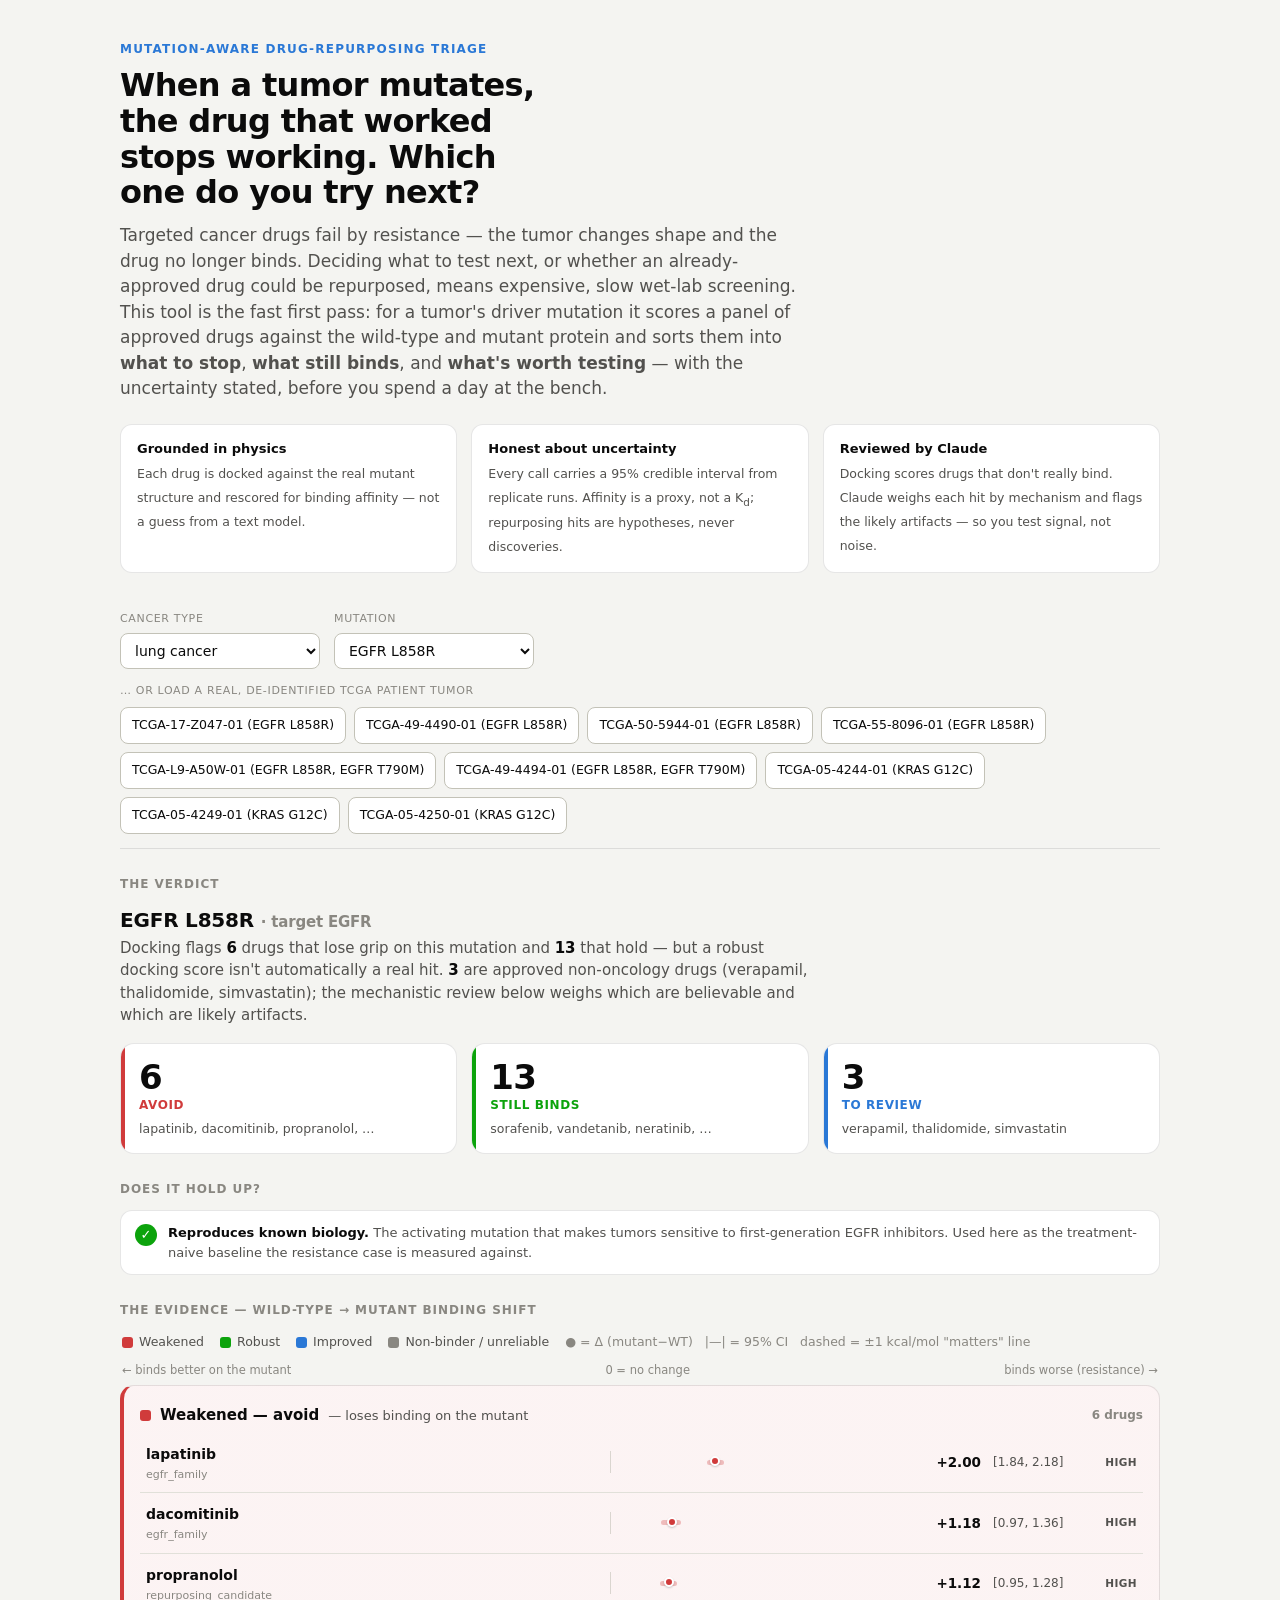
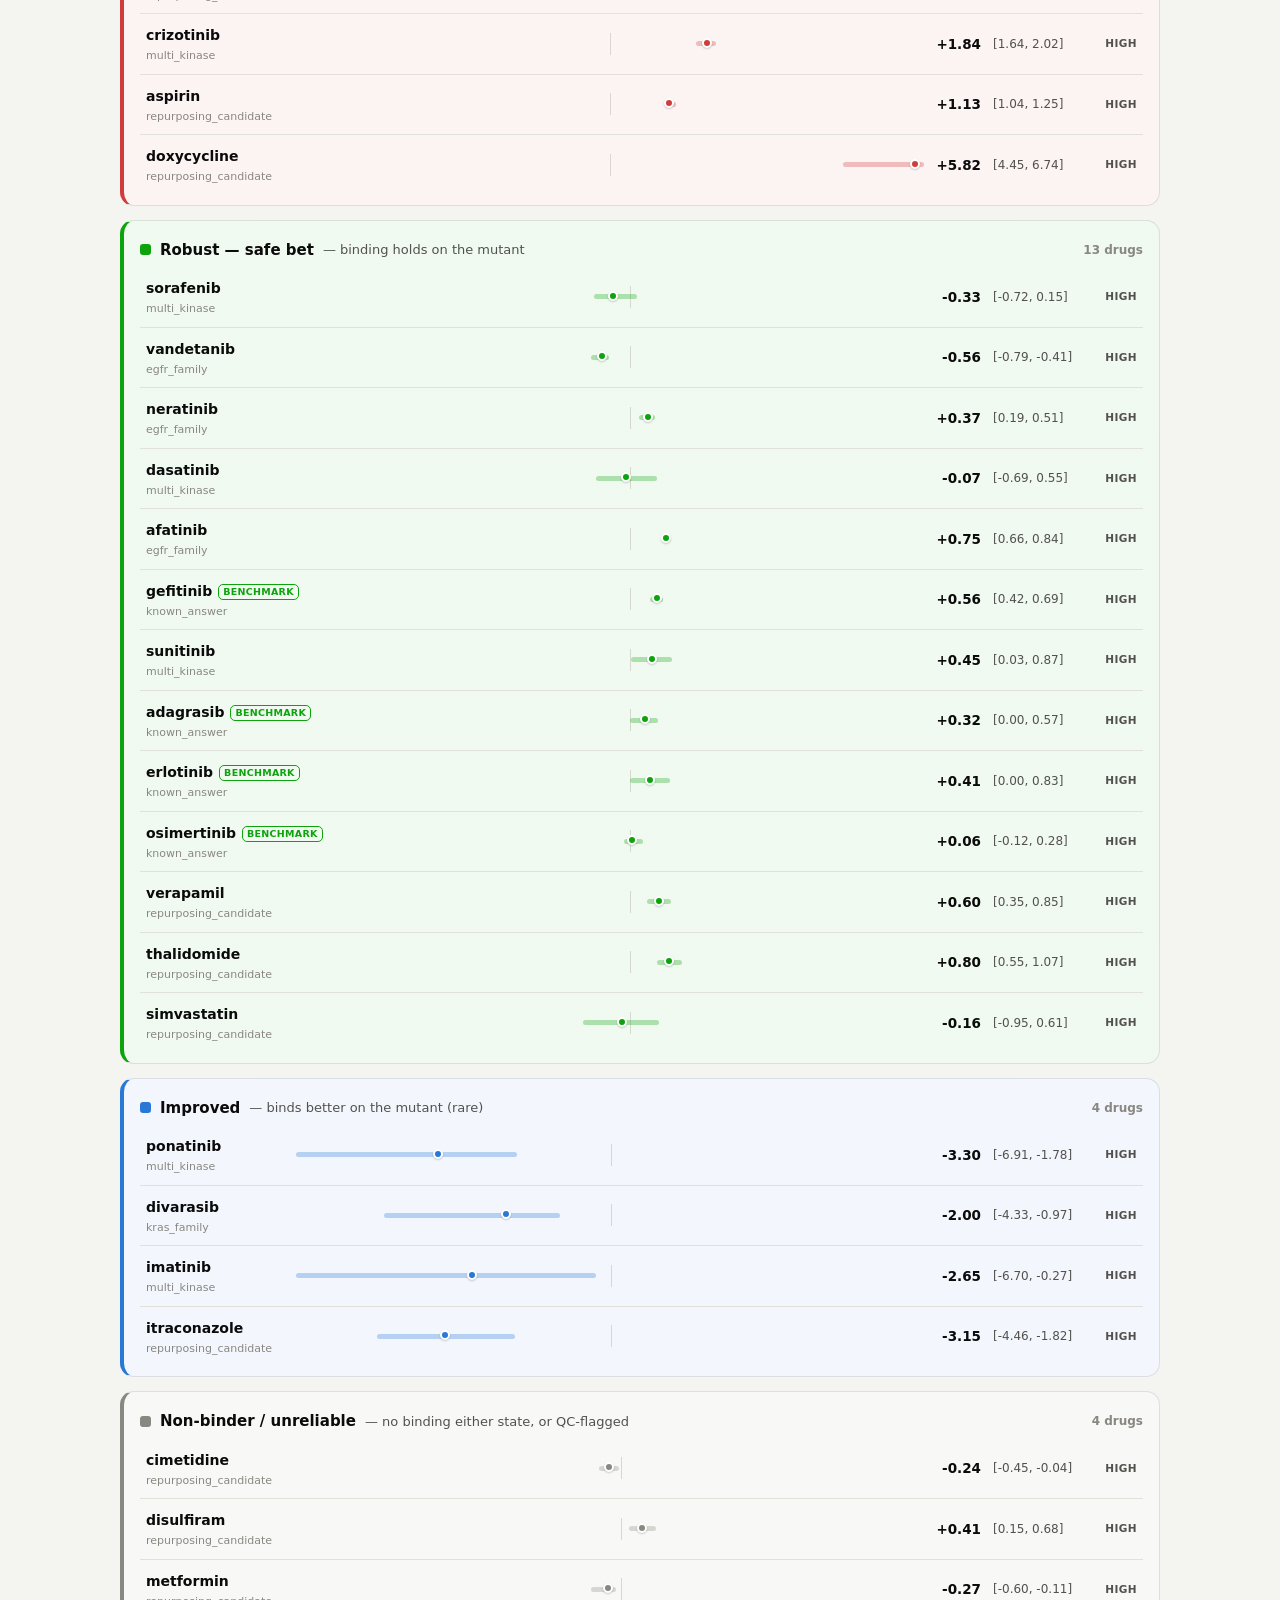
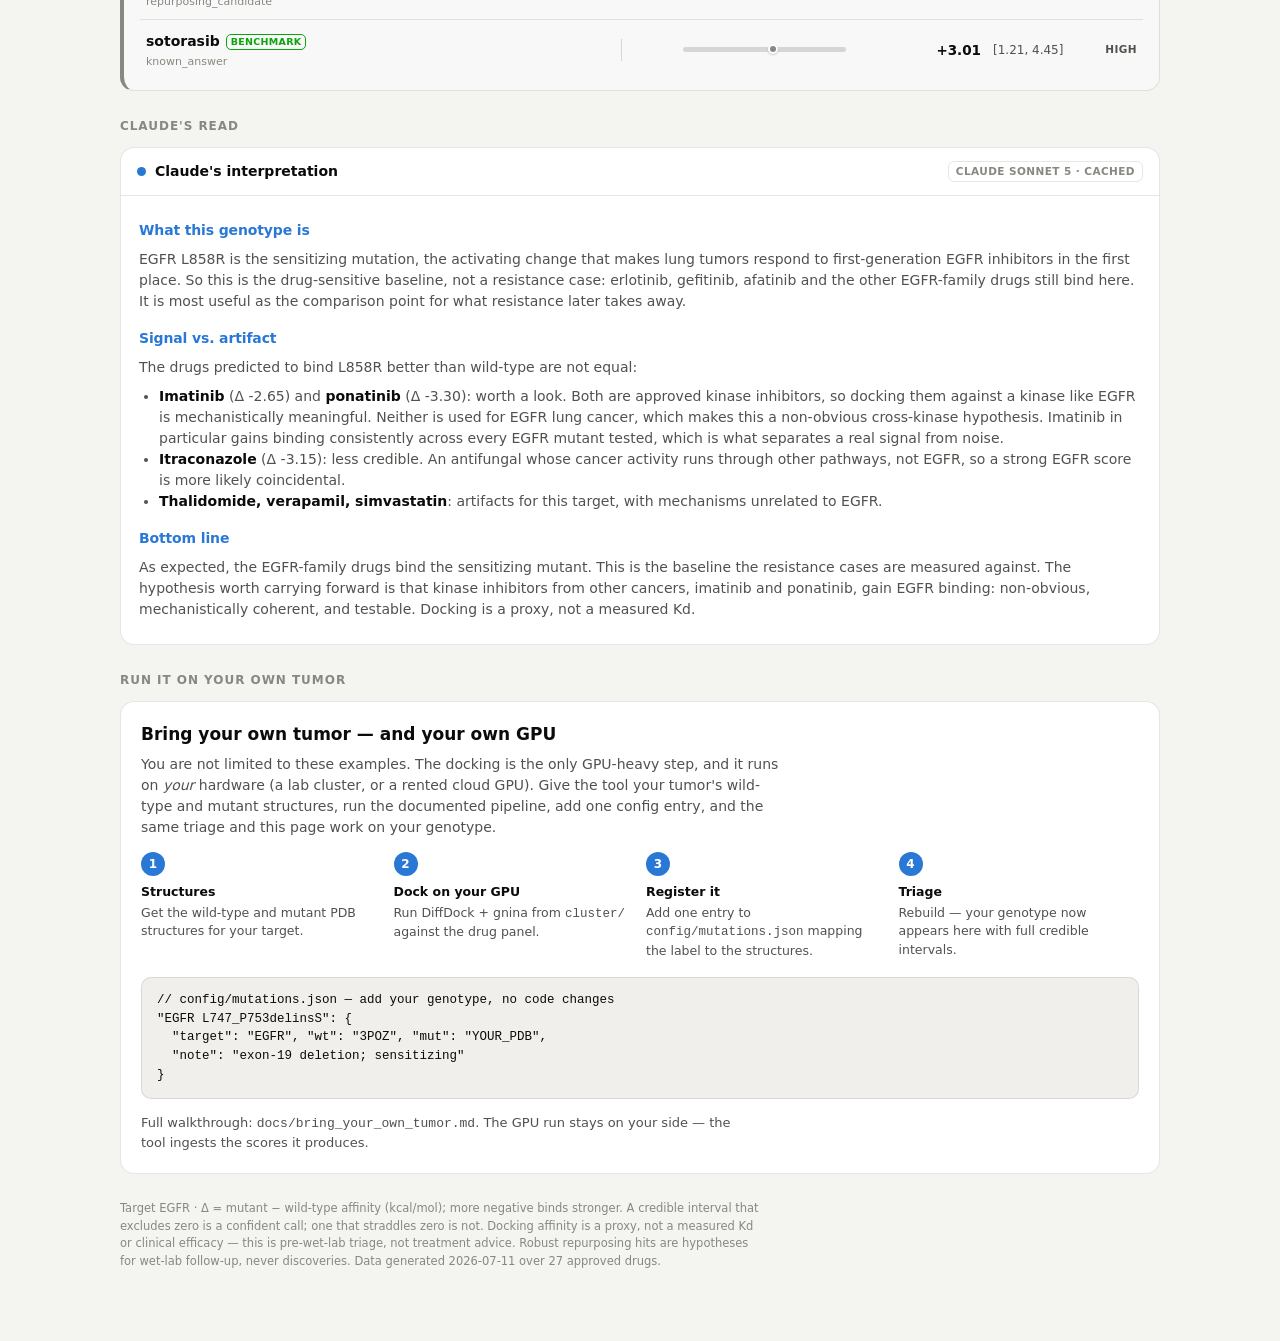
==== dashboard/triage_dashboard.html @ c5c99332 "Build MutationRx: resistance-aware drug-repurposing triage app Docks 27 approved drugs against a tum" ====
<!doctype html>
<html lang="en">
<head>
<meta charset="utf-8">
<meta name="viewport" content="width=device-width, initial-scale=1">
<title>Mutation-aware drug-repurposing triage</title>
<style>
  :root{
    --surface:#fcfcfb; --plane:#f4f4f1; --card:#fff; --ink:#0b0b0b; --ink2:#52514e; --muted:#898781;
    --grid:#e1e0d9; --axis:#c3c2b7; --border:rgba(11,11,11,0.10); --accent:#2a78d6;
    --c-weakened:#d03b3b; --c-robust:#0ca30c; --c-improved:#2a78d6; --c-nonbinder:#898781;
    --chip:#f0efec; --tint-w:rgba(208,59,59,.06); --tint-r:rgba(12,163,12,.06);
    --tint-i:rgba(42,120,214,.06); --tint-n:rgba(137,135,129,.06);
  }
  @media (prefers-color-scheme:dark){
    :root{
      --surface:#1a1a19; --plane:#0d0d0d; --card:#1f1f1d; --ink:#fff; --ink2:#c3c2b7; --muted:#8f8d86;
      --grid:#2c2c2a; --axis:#3a3a37; --border:rgba(255,255,255,0.10); --accent:#3987e5;
      --c-weakened:#e66767; --c-robust:#12b312; --c-improved:#3987e5; --c-nonbinder:#8f8d86;
      --chip:#26261f; --tint-w:rgba(230,103,103,.09); --tint-r:rgba(18,179,18,.08);
      --tint-i:rgba(57,135,229,.09); --tint-n:rgba(143,141,134,.08);
    }
  }
  :root[data-theme=light]{
    --surface:#fcfcfb; --plane:#f4f4f1; --card:#fff; --ink:#0b0b0b; --ink2:#52514e; --grid:#e1e0d9;
    --axis:#c3c2b7; --border:rgba(11,11,11,0.10); --accent:#2a78d6;
    --c-weakened:#d03b3b; --c-improved:#2a78d6; --c-nonbinder:#898781; --chip:#f0efec;
    --tint-w:rgba(208,59,59,.06); --tint-r:rgba(12,163,12,.06); --tint-i:rgba(42,120,214,.06); --tint-n:rgba(137,135,129,.06);
  }
  :root[data-theme=dark]{
    --surface:#1a1a19; --plane:#0d0d0d; --card:#1f1f1d; --ink:#fff; --ink2:#c3c2b7; --grid:#2c2c2a;
    --axis:#3a3a37; --border:rgba(255,255,255,0.10); --accent:#3987e5;
    --c-weakened:#e66767; --c-robust:#12b312; --c-improved:#3987e5; --c-nonbinder:#8f8d86; --chip:#26261f;
    --tint-w:rgba(230,103,103,.09); --tint-r:rgba(18,179,18,.08); --tint-i:rgba(57,135,229,.09); --tint-n:rgba(143,141,134,.08);
  }
  *{box-sizing:border-box}
  body{margin:0;background:var(--plane);color:var(--ink);
    font-family:system-ui,-apple-system,"Segoe UI",sans-serif;line-height:1.5;
    -webkit-font-smoothing:antialiased}
  .wrap{max-width:1080px;margin:0 auto;padding:0 20px 72px}
  a{color:var(--accent)}

  /* hero */
  .hero{padding:40px 0 20px}
  .eyebrow{font-size:12px;font-weight:700;letter-spacing:.10em;text-transform:uppercase;color:var(--accent);margin:0 0 10px}
  h1{font-size:32px;line-height:1.12;letter-spacing:-0.02em;margin:0 0 12px;max-width:20ch}
  .lede{font-size:17px;color:var(--ink2);margin:0 0 18px;max-width:64ch}
  .why{display:grid;grid-template-columns:repeat(3,1fr);gap:14px;margin:22px 0 4px}
  .why .c{background:var(--card);border:1px solid var(--border);border-radius:12px;padding:14px 16px}
  .why .c b{display:block;font-size:13px;margin-bottom:3px}
  .why .c span{font-size:12.5px;color:var(--ink2)}

  /* controls */
  .controls{position:sticky;top:0;z-index:10;background:var(--plane);
    display:flex;flex-wrap:wrap;gap:14px;align-items:flex-end;padding:14px 0;border-bottom:1px solid var(--border)}
  .ctl{display:flex;flex-direction:column;gap:5px}
  .ctl label{font-size:11px;text-transform:uppercase;letter-spacing:.06em;color:var(--muted)}
  select{font:inherit;font-size:14px;padding:8px 10px;border-radius:8px;border:1px solid var(--axis);
    background:var(--card);color:var(--ink);min-width:200px}
  .tcga{display:flex;flex-wrap:wrap;gap:8px;align-items:center;margin-left:auto}
  .tcga .lbl{font-size:11px;text-transform:uppercase;letter-spacing:.06em;color:var(--muted);width:100%}
  .tumor-btn{font:inherit;font-size:12.5px;padding:8px 11px;border-radius:8px;cursor:pointer;
    border:1px solid var(--axis);background:var(--card);color:var(--ink)}
  .tumor-btn:hover{border-color:var(--accent)}
  .tumor-btn.active{border-color:var(--accent);box-shadow:0 0 0 1px var(--accent);color:var(--accent)}

  section{margin-top:26px}
  .sec-h{font-size:12px;font-weight:700;letter-spacing:.08em;text-transform:uppercase;color:var(--muted);margin:0 0 12px}

  /* verdict */
  .genotype{font-size:20px;font-weight:700;letter-spacing:-0.01em;margin:0 0 2px}
  .genotype .tgt{color:var(--muted);font-weight:600;font-size:15px}
  .verdict-line{font-size:15px;color:var(--ink2);margin:0 0 16px;max-width:74ch}
  .verdict-line b{color:var(--ink)}
  .tiles{display:grid;grid-template-columns:repeat(3,1fr);gap:14px}
  .tile{background:var(--card);border:1px solid var(--border);border-radius:14px;padding:16px 18px;position:relative;overflow:hidden}
  .tile:before{content:"";position:absolute;left:0;top:0;bottom:0;width:4px}
  .tile.w:before{background:var(--c-weakened)} .tile.r:before{background:var(--c-robust)} .tile.h:before{background:var(--accent)}
  .tile .n{font-size:34px;font-weight:750;letter-spacing:-0.02em;line-height:1}
  .tile .k{font-size:12px;font-weight:700;text-transform:uppercase;letter-spacing:.05em;margin:2px 0 6px}
  .tile.w .k{color:var(--c-weakened)} .tile.r .k{color:var(--c-robust)} .tile.h .k{color:var(--accent)}
  .tile .names{font-size:12.5px;color:var(--ink2);line-height:1.4}

  /* badges */
  .badges{display:flex;flex-direction:column;gap:10px}
  .badge{display:flex;gap:11px;align-items:flex-start;background:var(--card);border:1px solid var(--border);
    border-radius:12px;padding:12px 14px;font-size:13px}
  .badge .ic{flex:none;width:22px;height:22px;border-radius:50%;display:grid;place-items:center;
    font-size:13px;font-weight:800;color:#fff;margin-top:1px}
  .badge.valid .ic{background:var(--c-robust)} .badge.real .ic{background:var(--accent)}
  .badge.caveat .ic{background:var(--c-nonbinder)}
  .badge b{color:var(--ink)}
  .badge .bt{color:var(--ink2)}

  /* chart */
  .axis-ends{display:flex;justify-content:space-between;font-size:11.5px;color:var(--muted);padding:0 2px 6px}
  .legend{display:flex;flex-wrap:wrap;gap:16px;font-size:12.5px;color:var(--ink2);padding:2px 2px 10px}
  .legend .it{display:flex;align-items:center;gap:6px}
  .sw{width:11px;height:11px;border-radius:3px;display:inline-block}
  .axkey{color:var(--muted)}
  .bucket{background:var(--card);border:1px solid var(--border);border-radius:14px;padding:6px 16px 10px;margin-bottom:14px;border-left-width:4px;border-left-style:solid}
  .bucket.b-weakened{border-left-color:var(--c-weakened);background:linear-gradient(var(--tint-w),var(--tint-w)),var(--card)}
  .bucket.b-robust{border-left-color:var(--c-robust);background:linear-gradient(var(--tint-r),var(--tint-r)),var(--card)}
  .bucket.b-improved{border-left-color:var(--c-improved);background:linear-gradient(var(--tint-i),var(--tint-i)),var(--card)}
  .bucket.b-non-binder{border-left-color:var(--c-nonbinder);background:linear-gradient(var(--tint-n),var(--tint-n)),var(--card)}
  .bhead{display:flex;align-items:center;gap:9px;font-size:15px;font-weight:700;padding:12px 0 6px}
  .bhead .desc{font-weight:400;color:var(--ink2);font-size:13px}
  .bhead .ct{margin-left:auto;color:var(--muted);font-size:12px;font-weight:600}
  table.rows{width:100%;border-collapse:collapse}
  .rows td{padding:9px 6px;border-top:1px solid var(--grid);vertical-align:middle}
  .rows tr:first-child td{border-top:none}
  .dname{font-weight:650;font-size:14px;white-space:nowrap}
  .bench{display:inline-block;font-size:9.5px;font-weight:800;letter-spacing:.03em;text-transform:uppercase;
    color:var(--c-robust);border:1px solid var(--c-robust);border-radius:5px;padding:0 4px;margin-left:6px;vertical-align:1px}
  .cat{display:block;color:var(--muted);font-size:11px;font-weight:400;margin-top:1px}
  .track{position:relative;height:30px;min-width:190px}
  .zero{position:absolute;top:4px;bottom:4px;width:1px;background:var(--axis);opacity:.6}
  .ci{position:absolute;top:12.5px;height:5px;border-radius:3px;opacity:.3}
  .dot{position:absolute;top:9px;width:10px;height:10px;border-radius:50%;margin-left:-5px;
    border:2px solid var(--card);box-shadow:0 1px 2px rgba(15,21,25,.2);z-index:1}
  .chev{position:absolute;top:6px;font-size:17px;line-height:1;font-weight:800}
  .num{font-variant-numeric:tabular-nums;text-align:right;white-space:nowrap;font-size:13.5px;font-weight:600}
  .ci-txt{font-variant-numeric:tabular-nums;color:var(--ink2);font-size:12px;white-space:nowrap}
  .conf{font-size:10.5px;text-transform:uppercase;letter-spacing:.04em;font-weight:700}
  .conf.low{color:var(--c-weakened)} .conf.medium{color:var(--muted)} .conf.high{color:var(--ink2)}

  /* claude */
  .claude{background:var(--card);border:1px solid var(--border);border-radius:14px;overflow:hidden}
  .claude .ch{display:flex;align-items:center;gap:9px;padding:13px 16px;border-bottom:1px solid var(--border)}
  .claude .ch .dot2{width:9px;height:9px;border-radius:50%;background:var(--accent)}
  .claude .ch b{font-size:14px}
  .claude .ch .tag{margin-left:auto;font-size:10.5px;font-weight:700;text-transform:uppercase;letter-spacing:.04em;
    color:var(--muted);border:1px solid var(--border);border-radius:6px;padding:2px 7px}
  .claude .body{padding:8px 18px 16px;font-size:14px;color:var(--ink2)}
  .claude .body h4{color:var(--accent);font-size:14px;font-weight:650;letter-spacing:-0.01em;margin:16px 0 5px}
  .claude .body strong{color:var(--ink)}
  .claude .body ul{margin:6px 0;padding-left:20px}
  .claude .empty{padding:20px 18px;color:var(--muted);font-size:13.5px}
  .claude .empty code{background:var(--chip);padding:2px 6px;border-radius:5px;font-size:12.5px;color:var(--ink)}

  /* byo */
  .byo{background:var(--card);border:1px solid var(--border);border-radius:14px;padding:20px}
  .byo h3{margin:0 0 6px;font-size:17px}
  .byo p{color:var(--ink2);font-size:14px;margin:0 0 14px;max-width:72ch}
  .steps{display:grid;grid-template-columns:repeat(4,1fr);gap:12px;margin-bottom:16px}
  .step{font-size:12.5px}
  .step .sn{display:grid;place-items:center;width:24px;height:24px;border-radius:50%;background:var(--accent);
    color:#fff;font-weight:800;font-size:12px;margin-bottom:7px}
  .step b{display:block;margin-bottom:2px}
  .step span{color:var(--ink2)}
  pre{background:var(--chip);border:1px solid var(--border);border-radius:10px;padding:13px 15px;overflow-x:auto;
    font-size:12.5px;line-height:1.5;margin:0}
  code{font-family:ui-monospace,SFMono-Regular,Menlo,monospace}

  .foot{margin-top:26px;color:var(--muted);font-size:11.5px;max-width:88ch;line-height:1.55}
  .tip{position:fixed;pointer-events:none;z-index:30;background:var(--ink);color:var(--surface);
    font-size:12px;padding:8px 10px;border-radius:8px;max-width:300px;opacity:0;transition:opacity .08s;
    box-shadow:0 6px 20px rgba(0,0,0,.28);line-height:1.4}
  @media (max-width:720px){
    .why,.tiles,.steps{grid-template-columns:1fr} h1{font-size:26px} .tcga{margin-left:0}
    .cat{display:inline;margin-left:6px} .ci-txt{display:none}
  }
</style>
</head>
<body>
<div class="wrap">

  <div class="hero">
    <p class="eyebrow">Mutation-aware drug-repurposing triage</p>
    <h1>When a tumor mutates, the drug that worked stops working. Which one do you try next?</h1>
    <p class="lede">Targeted cancer drugs fail by resistance — the tumor changes shape and the drug no
      longer binds. Deciding what to test next, or whether an already-approved drug could be
      repurposed, means expensive, slow wet-lab screening. This tool is the fast first pass: for a
      tumor's driver mutation it scores a panel of approved drugs against the wild-type and mutant
      protein and sorts them into <b>what to stop</b>, <b>what still binds</b>, and <b>what's worth
      testing</b> — with the uncertainty stated, before you spend a day at the bench.</p>
    <div class="why">
      <div class="c"><b>Grounded in physics</b><span>Each drug is docked against the real mutant
        structure and rescored for binding affinity — not a guess from a text model.</span></div>
      <div class="c"><b>Honest about uncertainty</b><span>Every call carries a 95% credible interval
        from replicate runs. Affinity is a proxy, not a K<sub>d</sub>; repurposing hits are
        hypotheses, never discoveries.</span></div>
      <div class="c"><b>Reviewed by Claude</b><span>Docking scores drugs that don't really bind. Claude
        weighs each hit by mechanism and flags the likely artifacts — so you test signal, not noise.</span></div>
    </div>
  </div>

  <div class="controls">
    <div class="ctl"><label for="cancer">Cancer type</label><select id="cancer"></select></div>
    <div class="ctl"><label for="mutation">Mutation</label><select id="mutation"></select></div>
    <div class="tcga" id="tcga"><span class="lbl">&hellip; or load a real, de-identified TCGA patient tumor</span></div>
  </div>

  <section id="verdictSec">
    <p class="sec-h">The verdict</p>
    <div class="genotype" id="genotype"></div>
    <p class="verdict-line" id="verdictLine"></p>
    <div class="tiles" id="tiles"></div>
  </section>

  <section id="badgeSec">
    <p class="sec-h">Does it hold up?</p>
    <div class="badges" id="badges"></div>
  </section>

  <section>
    <p class="sec-h">The evidence &mdash; wild-type &rarr; mutant binding shift</p>
    <div class="legend">
      <span class="it"><span class="sw" style="background:var(--c-weakened)"></span>Weakened</span>
      <span class="it"><span class="sw" style="background:var(--c-robust)"></span>Robust</span>
      <span class="it"><span class="sw" style="background:var(--c-improved)"></span>Improved</span>
      <span class="it"><span class="sw" style="background:var(--c-nonbinder)"></span>Non-binder / unreliable</span>
      <span class="it axkey">&#9679; = &Delta; (mutant&minus;WT) &nbsp; &#124;&mdash;&#124; = 95% CI &nbsp; dashed = &plusmn;1 kcal/mol "matters" line</span>
    </div>
    <div class="axis-ends"><span>&larr; binds better on the mutant</span>
      <span>0 = no change</span><span>binds worse (resistance) &rarr;</span></div>
    <div id="chart"></div>
  </section>

  <section id="claudeSec">
    <p class="sec-h">Claude's read</p>
    <div class="claude" id="claude"></div>
  </section>

  <section>
    <p class="sec-h">Run it on your own tumor</p>
    <div class="byo">
      <h3>Bring your own tumor &mdash; and your own GPU</h3>
      <p>You are not limited to these examples. The docking is the only GPU-heavy step, and it runs on
        <i>your</i> hardware (a lab cluster, or a rented cloud GPU). Give the tool your tumor's
        wild-type and mutant structures, run the documented pipeline, add one config entry, and the
        same triage and this page work on your genotype.</p>
      <div class="steps">
        <div class="step"><div class="sn">1</div><b>Structures</b><span>Get the wild-type and mutant PDB structures for your target.</span></div>
        <div class="step"><div class="sn">2</div><b>Dock on your GPU</b><span>Run DiffDock + gnina from <code>cluster/</code> against the drug panel.</span></div>
        <div class="step"><div class="sn">3</div><b>Register it</b><span>Add one entry to <code>config/mutations.json</code> mapping the label to the structures.</span></div>
        <div class="step"><div class="sn">4</div><b>Triage</b><span>Rebuild — your genotype now appears here with full credible intervals.</span></div>
      </div>
<pre><code>// config/mutations.json — add your genotype, no code changes
"EGFR L747_P753delinsS": {
  "target": "EGFR", "wt": "3POZ", "mut": "YOUR_PDB",
  "note": "exon-19 deletion; sensitizing"
}</code></pre>
      <p style="margin:14px 0 0;font-size:13px">Full walkthrough: <code>docs/bring_your_own_tumor.md</code>. The GPU run stays on your side — the tool ingests the scores it produces.</p>
    </div>
  </section>

  <div class="foot" id="foot"></div>
</div>
<div class="tip" id="tip"></div>

<script>
const DATA = {"generated": "2026-07-11", "thresholds": {"bind_kcal": -6.0, "delta_meaningful": 1.0}, "domain": [-6.0, 6.0], "cancer_types": {"lung cancer": ["EGFR L858R", "EGFR T790M", "EGFR L858R+T790M", "KRAS G12C", "EGFR C797S"], "colorectal cancer": ["KRAS G12C"]}, "mutations": {"EGFR L858R": {"mutation": "EGFR L858R", "target": "EGFR", "note": null, "drugs": [{"drug": "ponatinib", "category": "multi_kinase", "bucket": "improved", "confidence": "high", "reason": "binds meaningfully and significantly better on the mutant", "affinity_wt": -7.21, "affinity_mut": -10.5, "delta": -3.3, "ci95": [-6.91, -1.78]}, {"drug": "sorafenib", "category": "multi_kinase", "bucket": "robust", "confidence": "high", "reason": "binds the mutant with no meaningful weakening vs wild-type", "affinity_wt": -9.44, "affinity_mut": -9.77, "delta": -0.33, "ci95": [-0.72, 0.15]}, {"drug": "lapatinib", "category": "egfr_family", "bucket": "weakened", "confidence": "high", "reason": "significantly and meaningfully weaker on the mutant, though still above threshold", "affinity_wt": -10.7, "affinity_mut": -8.7, "delta": 2.0, "ci95": [1.84, 2.18]}, {"drug": "vandetanib", "category": "egfr_family", "bucket": "robust", "confidence": "high", "reason": "binds the mutant with no meaningful weakening vs wild-type", "affinity_wt": -7.92, "affinity_mut": -8.48, "delta": -0.56, "ci95": [-0.79, -0.41]}, {"drug": "divarasib", "category": "kras_family", "bucket": "improved", "confidence": "high", "reason": "binds meaningfully and significantly better on the mutant", "affinity_wt": -6.41, "affinity_mut": -8.41, "delta": -2.0, "ci95": [-4.33, -0.97]}, {"drug": "imatinib", "category": "multi_kinase", "bucket": "improved", "confidence": "high", "reason": "binds meaningfully and significantly better on the mutant", "affinity_wt": -5.67, "affinity_mut": -8.32, "delta": -2.65, "ci95": [-6.7, -0.27]}, {"drug": "neratinib", "category": "egfr_family", "bucket": "robust", "confidence": "high", "reason": "binds the mutant with no meaningful weakening vs wild-type", "affinity_wt": -8.37, "affinity_mut": -8.0, "delta": 0.37, "ci95": [0.19, 0.51]}, {"drug": "itraconazole", "category": "repurposing_candidate", "bucket": "improved", "confidence": "high", "reason": "binds meaningfully and significantly better on the mutant", "affinity_wt": -4.69, "affinity_mut": -7.84, "delta": -3.15, "ci95": [-4.46, -1.82]}, {"drug": "dacomitinib", "category": "egfr_family", "bucket": "weakened", "confidence": "high", "reason": "significantly and meaningfully weaker on the mutant, though still above threshold", "affinity_wt": -8.61, "affinity_mut": -7.43, "delta": 1.18, "ci95": [0.97, 1.36]}, {"drug": "dasatinib", "category": "multi_kinase", "bucket": "robust", "confidence": "high", "reason": "binds the mutant with no meaningful weakening vs wild-type", "affinity_wt": -7.27, "affinity_mut": -7.34, "delta": -0.07, "ci95": [-0.69, 0.55]}, {"drug": "afatinib", "category": "egfr_family", "bucket": "robust", "confidence": "high", "reason": "binds the mutant with no meaningful weakening vs wild-type", "affinity_wt": -8.04, "affinity_mut": -7.29, "delta": 0.75, "ci95": [0.66, 0.84]}, {"drug": "gefitinib", "category": "known_answer", "bucket": "robust", "confidence": "high", "reason": "binds the mutant with no meaningful weakening vs wild-type", "affinity_wt": -7.73, "affinity_mut": -7.18, "delta": 0.56, "ci95": [0.42, 0.69]}, {"drug": "sunitinib", "category": "multi_kinase", "bucket": "robust", "confidence": "high", "reason": "binds the mutant with no meaningful weakening vs wild-type", "affinity_wt": -7.56, "affinity_mut": -7.1, "delta": 0.45, "ci95": [0.03, 0.87]}, {"drug": "adagrasib", "category": "known_answer", "bucket": "robust", "confidence": "high", "reason": "binds the mutant with no meaningful weakening vs wild-type", "affinity_wt": -7.15, "affinity_mut": -6.83, "delta": 0.32, "ci95": [0.0, 0.57]}, {"drug": "erlotinib", "category": "known_answer", "bucket": "robust", "confidence": "high", "reason": "binds the mutant with no meaningful weakening vs wild-type", "affinity_wt": -7.09, "affinity_mut": -6.68, "delta": 0.41, "ci95": [0.0, 0.83]}, {"drug": "osimertinib", "category": "known_answer", "bucket": "robust", "confidence": "high", "reason": "binds the mutant with no meaningful weakening vs wild-type", "affinity_wt": -6.67, "affinity_mut": -6.61, "delta": 0.06, "ci95": [-0.12, 0.28]}, {"drug": "verapamil", "category": "repurposing_candidate", "bucket": "robust", "confidence": "high", "reason": "binds the mutant with no meaningful weakening vs wild-type", "affinity_wt": -7.2, "affinity_mut": -6.6, "delta": 0.6, "ci95": [0.35, 0.85]}, {"drug": "propranolol", "category": "repurposing_candidate", "bucket": "weakened", "confidence": "high", "reason": "significantly and meaningfully weaker on the mutant, though still above threshold", "affinity_wt": -7.65, "affinity_mut": -6.53, "delta": 1.12, "ci95": [0.95, 1.28]}, {"drug": "crizotinib", "category": "multi_kinase", "bucket": "weakened", "confidence": "high", "reason": "significantly and meaningfully weaker on the mutant, though still above threshold", "affinity_wt": -8.37, "affinity_mut": -6.52, "delta": 1.84, "ci95": [1.64, 2.02]}, {"drug": "thalidomide", "category": "repurposing_candidate", "bucket": "robust", "confidence": "high", "reason": "binds the mutant with no meaningful weakening vs wild-type", "affinity_wt": -7.21, "affinity_mut": -6.41, "delta": 0.8, "ci95": [0.55, 1.07]}, {"drug": "simvastatin", "category": "repurposing_candidate", "bucket": "robust", "confidence": "high", "reason": "binds the mutant with no meaningful weakening vs wild-type", "affinity_wt": -6.14, "affinity_mut": -6.3, "delta": -0.16, "ci95": [-0.95, 0.61]}, {"drug": "cimetidine", "category": "repurposing_candidate", "bucket": "non-binder", "confidence": "high", "reason": "does not bind either the wild-type or the mutant", "affinity_wt": -5.25, "affinity_mut": -5.49, "delta": -0.24, "ci95": [-0.45, -0.04]}, {"drug": "aspirin", "category": "repurposing_candidate", "bucket": "weakened", "confidence": "high", "reason": "binds the wild-type but drops below the binding threshold on the mutant", "affinity_wt": -6.25, "affinity_mut": -5.12, "delta": 1.13, "ci95": [1.04, 1.25]}, {"drug": "disulfiram", "category": "repurposing_candidate", "bucket": "non-binder", "confidence": "high", "reason": "does not bind either the wild-type or the mutant", "affinity_wt": -4.34, "affinity_mut": -3.93, "delta": 0.41, "ci95": [0.15, 0.68]}, {"drug": "metformin", "category": "repurposing_candidate", "bucket": "non-binder", "confidence": "high", "reason": "does not bind either the wild-type or the mutant", "affinity_wt": -3.52, "affinity_mut": -3.78, "delta": -0.27, "ci95": [-0.6, -0.11]}, {"drug": "sotorasib", "category": "known_answer", "bucket": "non-binder", "confidence": "high", "reason": "does not bind either the wild-type or the mutant", "affinity_wt": -5.86, "affinity_mut": -2.85, "delta": 3.01, "ci95": [1.21, 4.45]}, {"drug": "doxycycline", "category": "repurposing_candidate", "bucket": "weakened", "confidence": "high", "reason": "binds the wild-type but drops below the binding threshold on the mutant", "affinity_wt": -7.67, "affinity_mut": -1.85, "delta": 5.82, "ci95": [4.45, 6.74]}]}, "EGFR T790M": {"mutation": "EGFR T790M", "target": "EGFR", "note": "single T790M; clinically T790M usually co-occurs with L858R -- see 'EGFR L858R+T790M', which is the resistant tumor and gives the reliable read.", "drugs": [{"drug": "imatinib", "category": "multi_kinase", "bucket": "improved", "confidence": "high", "reason": "binds meaningfully and significantly better on the mutant", "affinity_wt": -5.67, "affinity_mut": -9.66, "delta": -3.98, "ci95": [-7.95, -1.59]}, {"drug": "dacomitinib", "category": "egfr_family", "bucket": "robust", "confidence": "high", "reason": "binds the mutant with no meaningful weakening vs wild-type", "affinity_wt": -8.61, "affinity_mut": -9.52, "delta": -0.91, "ci95": [-1.13, -0.72]}, {"drug": "afatinib", "category": "egfr_family", "bucket": "robust", "confidence": "high", "reason": "binds the mutant with no meaningful weakening vs wild-type", "affinity_wt": -8.04, "affinity_mut": -8.96, "delta": -0.92, "ci95": [-1.08, -0.73]}, {"drug": "dasatinib", "category": "multi_kinase", "bucket": "improved", "confidence": "high", "reason": "binds meaningfully and significantly better on the mutant", "affinity_wt": -7.27, "affinity_mut": -8.75, "delta": -1.48, "ci95": [-2.11, -0.89]}, {"drug": "gefitinib", "category": "known_answer", "bucket": "robust", "confidence": "high", "reason": "binds the mutant with no meaningful weakening vs wild-type", "affinity_wt": -7.73, "affinity_mut": -8.69, "delta": -0.96, "ci95": [-1.03, -0.91]}, {"drug": "vandetanib", "category": "egfr_family", "bucket": "robust", "confidence": "high", "reason": "binds the mutant with no meaningful weakening vs wild-type", "affinity_wt": -7.92, "affinity_mut": -8.42, "delta": -0.5, "ci95": [-0.72, -0.35]}, {"drug": "crizotinib", "category": "multi_kinase", "bucket": "robust", "confidence": "high", "reason": "binds the mutant with no meaningful weakening vs wild-type", "affinity_wt": -8.37, "affinity_mut": -8.33, "delta": 0.04, "ci95": [-0.16, 0.28]}, {"drug": "neratinib", "category": "egfr_family", "bucket": "robust", "confidence": "high", "reason": "binds the mutant with no meaningful weakening vs wild-type", "affinity_wt": -8.37, "affinity_mut": -7.81, "delta": 0.56, "ci95": [0.38, 0.79]}, {"drug": "osimertinib", "category": "known_answer", "bucket": "robust", "confidence": "high", "reason": "binds the mutant with no meaningful weakening vs wild-type", "affinity_wt": -6.67, "affinity_mut": -7.66, "delta": -0.99, "ci95": [-1.18, -0.77]}, {"drug": "lapatinib", "category": "egfr_family", "bucket": "weakened", "confidence": "high", "reason": "significantly and meaningfully weaker on the mutant, though still above threshold", "affinity_wt": -10.7, "affinity_mut": -7.64, "delta": 3.06, "ci95": [2.69, 3.45]}, {"drug": "sunitinib", "category": "multi_kinase", "bucket": "robust", "confidence": "high", "reason": "binds the mutant with no meaningful weakening vs wild-type", "affinity_wt": -7.56, "affinity_mut": -7.57, "delta": -0.02, "ci95": [-0.36, 0.34]}, {"drug": "propranolol", "category": "repurposing_candidate", "bucket": "robust", "confidence": "high", "reason": "binds the mutant with no meaningful weakening vs wild-type", "affinity_wt": -7.65, "affinity_mut": -7.04, "delta": 0.61, "ci95": [0.55, 0.66]}, {"drug": "erlotinib", "category": "known_answer", "bucket": "robust", "confidence": "high", "reason": "binds the mutant with no meaningful weakening vs wild-type", "affinity_wt": -7.09, "affinity_mut": -6.95, "delta": 0.14, "ci95": [0.09, 0.2]}, {"drug": "thalidomide", "category": "repurposing_candidate", "bucket": "robust", "confidence": "high", "reason": "binds the mutant with no meaningful weakening vs wild-type", "affinity_wt": -7.21, "affinity_mut": -6.67, "delta": 0.54, "ci95": [0.27, 0.75]}, {"drug": "itraconazole", "category": "repurposing_candidate", "bucket": "improved", "confidence": "high", "reason": "binds meaningfully and significantly better on the mutant", "affinity_wt": -4.69, "affinity_mut": -6.52, "delta": -1.83, "ci95": [-3.14, -0.51]}, {"drug": "divarasib", "category": "kras_family", "bucket": "robust", "confidence": "high", "reason": "binds the mutant with no meaningful weakening vs wild-type", "affinity_wt": -6.41, "affinity_mut": -6.19, "delta": 0.21, "ci95": [-2.09, 1.57]}, {"drug": "aspirin", "category": "repurposing_candidate", "bucket": "weakened", "confidence": "high", "reason": "binds the wild-type but drops below the binding threshold on the mutant", "affinity_wt": -6.25, "affinity_mut": -5.5, "delta": 0.75, "ci95": [0.58, 0.88]}, {"drug": "verapamil", "category": "repurposing_candidate", "bucket": "weakened", "confidence": "high", "reason": "binds the wild-type but drops below the binding threshold on the mutant", "affinity_wt": -7.2, "affinity_mut": -4.91, "delta": 2.28, "ci95": [1.48, 3.12]}, {"drug": "sorafenib", "category": "multi_kinase", "bucket": "weakened", "confidence": "high", "reason": "binds the wild-type but drops below the binding threshold on the mutant", "affinity_wt": -9.44, "affinity_mut": -4.89, "delta": 4.55, "ci95": [3.06, 5.83]}, {"drug": "cimetidine", "category": "repurposing_candidate", "bucket": "non-binder", "confidence": "high", "reason": "does not bind either the wild-type or the mutant", "affinity_wt": -5.25, "affinity_mut": -4.82, "delta": 0.43, "ci95": [0.23, 0.62]}, {"drug": "disulfiram", "category": "repurposing_candidate", "bucket": "non-binder", "confidence": "high", "reason": "does not bind either the wild-type or the mutant", "affinity_wt": -4.34, "affinity_mut": -4.17, "delta": 0.17, "ci95": [-0.05, 0.38]}, {"drug": "metformin", "category": "repurposing_candidate", "bucket": "non-binder", "confidence": "high", "reason": "does not bind either the wild-type or the mutant", "affinity_wt": -3.52, "affinity_mut": -3.68, "delta": -0.16, "ci95": [-0.51, -0.0]}, {"drug": "adagrasib", "category": "known_answer", "bucket": "weakened", "confidence": "high", "reason": "binds the wild-type but drops below the binding threshold on the mutant", "affinity_wt": -7.15, "affinity_mut": -3.53, "delta": 3.62, "ci95": [2.64, 4.31]}, {"drug": "doxycycline", "category": "repurposing_candidate", "bucket": "non-binder", "confidence": "low", "reason": "QC-unreliable pose (positive affinity or large minimization move)", "affinity_wt": -7.67, "affinity_mut": 0.62, "delta": 8.29, "ci95": [7.58, 8.99]}, {"drug": "sotorasib", "category": "known_answer", "bucket": "non-binder", "confidence": "low", "reason": "QC-unreliable pose (positive affinity or large minimization move)", "affinity_wt": -5.86, "affinity_mut": 0.73, "delta": 6.59, "ci95": [4.16, 8.2]}, {"drug": "simvastatin", "category": "repurposing_candidate", "bucket": "non-binder", "confidence": "low", "reason": "QC-unreliable pose (positive affinity or large minimization move)", "affinity_wt": -6.14, "affinity_mut": 1.74, "delta": 7.88, "ci95": [5.77, 9.72]}, {"drug": "ponatinib", "category": "multi_kinase", "bucket": "non-binder", "confidence": "low", "reason": "QC-unreliable pose (positive affinity or large minimization move)", "affinity_wt": -7.21, "affinity_mut": 8.12, "delta": 15.32, "ci95": [7.67, 21.43]}]}, "EGFR L858R+T790M": {"mutation": "EGFR L858R+T790M", "target": "EGFR", "note": "the clinically relevant acquired-resistance tumor.", "drugs": [{"drug": "imatinib", "category": "multi_kinase", "bucket": "robust", "confidence": "medium", "reason": "binds the mutant with no meaningful weakening vs wild-type", "affinity_wt": -5.67, "affinity_mut": -7.96, "delta": -2.29, "ci95": [-6.39, 0.35]}, {"drug": "sunitinib", "category": "multi_kinase", "bucket": "robust", "confidence": "high", "reason": "binds the mutant with no meaningful weakening vs wild-type", "affinity_wt": -7.56, "affinity_mut": -7.61, "delta": -0.05, "ci95": [-0.35, 0.3]}, {"drug": "propranolol", "category": "repurposing_candidate", "bucket": "robust", "confidence": "high", "reason": "binds the mutant with no meaningful weakening vs wild-type", "affinity_wt": -7.65, "affinity_mut": -7.12, "delta": 0.53, "ci95": [0.37, 0.72]}, {"drug": "thalidomide", "category": "repurposing_candidate", "bucket": "robust", "confidence": "high", "reason": "binds the mutant with no meaningful weakening vs wild-type", "affinity_wt": -7.21, "affinity_mut": -7.09, "delta": 0.13, "ci95": [-0.01, 0.28]}, {"drug": "simvastatin", "category": "repurposing_candidate", "bucket": "robust", "confidence": "high", "reason": "binds the mutant with no meaningful weakening vs wild-type", "affinity_wt": -6.14, "affinity_mut": -6.93, "delta": -0.79, "ci95": [-1.32, -0.22]}, {"drug": "adagrasib", "category": "known_answer", "bucket": "robust", "confidence": "high", "reason": "binds the mutant with no meaningful weakening vs wild-type", "affinity_wt": -7.15, "affinity_mut": -6.87, "delta": 0.28, "ci95": [-0.53, 1.26]}, {"drug": "afatinib", "category": "egfr_family", "bucket": "weakened", "confidence": "high", "reason": "significantly and meaningfully weaker on the mutant, though still above threshold", "affinity_wt": -8.04, "affinity_mut": -6.69, "delta": 1.35, "ci95": [1.27, 1.46]}, {"drug": "dacomitinib", "category": "egfr_family", "bucket": "weakened", "confidence": "high", "reason": "significantly and meaningfully weaker on the mutant, though still above threshold", "affinity_wt": -8.61, "affinity_mut": -6.66, "delta": 1.94, "ci95": [1.79, 2.03]}, {"drug": "osimertinib", "category": "known_answer", "bucket": "robust", "confidence": "high", "reason": "binds the mutant with no meaningful weakening vs wild-type", "affinity_wt": -6.67, "affinity_mut": -6.65, "delta": 0.02, "ci95": [-0.33, 0.34]}, {"drug": "gefitinib", "category": "known_answer", "bucket": "weakened", "confidence": "high", "reason": "significantly and meaningfully weaker on the mutant, though still above threshold", "affinity_wt": -7.73, "affinity_mut": -6.53, "delta": 1.2, "ci95": [0.93, 1.46]}, {"drug": "doxycycline", "category": "repurposing_candidate", "bucket": "weakened", "confidence": "high", "reason": "significantly and meaningfully weaker on the mutant, though still above threshold", "affinity_wt": -7.67, "affinity_mut": -6.33, "delta": 1.34, "ci95": [0.29, 2.61]}, {"drug": "aspirin", "category": "repurposing_candidate", "bucket": "weakened", "confidence": "high", "reason": "binds the wild-type but drops below the binding threshold on the mutant", "affinity_wt": -6.25, "affinity_mut": -5.85, "delta": 0.4, "ci95": [0.2, 0.55]}, {"drug": "vandetanib", "category": "egfr_family", "bucket": "weakened", "confidence": "high", "reason": "binds the wild-type but drops below the binding threshold on the mutant", "affinity_wt": -7.92, "affinity_mut": -5.48, "delta": 2.44, "ci95": [1.55, 3.87]}, {"drug": "crizotinib", "category": "multi_kinase", "bucket": "weakened", "confidence": "high", "reason": "binds the wild-type but drops below the binding threshold on the mutant", "affinity_wt": -8.37, "affinity_mut": -5.34, "delta": 3.03, "ci95": [2.72, 3.25]}, {"drug": "erlotinib", "category": "known_answer", "bucket": "weakened", "confidence": "high", "reason": "binds the wild-type but drops below the binding threshold on the mutant", "affinity_wt": -7.09, "affinity_mut": -5.22, "delta": 1.87, "ci95": [1.81, 1.93]}, {"drug": "sotorasib", "category": "known_answer", "bucket": "non-binder", "confidence": "high", "reason": "does not bind either the wild-type or the mutant", "affinity_wt": -5.86, "affinity_mut": -4.98, "delta": 0.88, "ci95": [-0.6, 1.88]}, {"drug": "cimetidine", "category": "repurposing_candidate", "bucket": "non-binder", "confidence": "high", "reason": "does not bind either the wild-type or the mutant", "affinity_wt": -5.25, "affinity_mut": -4.74, "delta": 0.51, "ci95": [0.37, 0.66]}, {"drug": "dasatinib", "category": "multi_kinase", "bucket": "weakened", "confidence": "high", "reason": "binds the wild-type but drops below the binding threshold on the mutant", "affinity_wt": -7.27, "affinity_mut": -4.57, "delta": 2.7, "ci95": [1.28, 4.7]}, {"drug": "disulfiram", "category": "repurposing_candidate", "bucket": "non-binder", "confidence": "high", "reason": "does not bind either the wild-type or the mutant", "affinity_wt": -4.34, "affinity_mut": -4.11, "delta": 0.23, "ci95": [-0.02, 0.54]}, {"drug": "metformin", "category": "repurposing_candidate", "bucket": "non-binder", "confidence": "high", "reason": "does not bind either the wild-type or the mutant", "affinity_wt": -3.52, "affinity_mut": -4.01, "delta": -0.49, "ci95": [-0.83, -0.31]}, {"drug": "divarasib", "category": "kras_family", "bucket": "weakened", "confidence": "high", "reason": "binds the wild-type but drops below the binding threshold on the mutant", "affinity_wt": -6.41, "affinity_mut": -3.61, "delta": 2.8, "ci95": [0.2, 4.59]}, {"drug": "verapamil", "category": "repurposing_candidate", "bucket": "weakened", "confidence": "high", "reason": "binds the wild-type but drops below the binding threshold on the mutant", "affinity_wt": -7.2, "affinity_mut": -3.34, "delta": 3.85, "ci95": [2.21, 6.13]}, {"drug": "ponatinib", "category": "multi_kinase", "bucket": "weakened", "confidence": "high", "reason": "binds the wild-type but drops below the binding threshold on the mutant", "affinity_wt": -7.21, "affinity_mut": -0.03, "delta": 7.18, "ci95": [2.11, 11.44]}, {"drug": "lapatinib", "category": "egfr_family", "bucket": "non-binder", "confidence": "low", "reason": "QC-unreliable pose (positive affinity or large minimization move)", "affinity_wt": -10.7, "affinity_mut": 0.23, "delta": 10.93, "ci95": [10.74, 11.11]}, {"drug": "sorafenib", "category": "multi_kinase", "bucket": "non-binder", "confidence": "low", "reason": "QC-unreliable pose (positive affinity or large minimization move)", "affinity_wt": -9.44, "affinity_mut": 0.92, "delta": 10.37, "ci95": [9.9, 10.89]}, {"drug": "neratinib", "category": "egfr_family", "bucket": "non-binder", "confidence": "low", "reason": "QC-unreliable pose (positive affinity or large minimization move)", "affinity_wt": -8.37, "affinity_mut": 1.27, "delta": 9.64, "ci95": [7.73, 10.49]}, {"drug": "itraconazole", "category": "repurposing_candidate", "bucket": "non-binder", "confidence": "low", "reason": "QC-unreliable pose (positive affinity or large minimization move)", "affinity_wt": -4.69, "affinity_mut": 3.07, "delta": 7.76, "ci95": [6.54, 8.95]}]}, "KRAS G12C": {"mutation": "KRAS G12C", "target": "KRAS", "note": "apo (closed) pocket; non-covalent docking does not capture the covalent Cys12 selectivity that defines G12C drugs -- read with care.", "drugs": [{"drug": "doxycycline", "category": "repurposing_candidate", "bucket": "robust", "confidence": "high", "reason": "binds the mutant with no meaningful weakening vs wild-type", "affinity_wt": -7.76, "affinity_mut": -7.39, "delta": 0.37, "ci95": [0.16, 0.49]}, {"drug": "vandetanib", "category": "egfr_family", "bucket": "robust", "confidence": "high", "reason": "binds the mutant with no meaningful weakening vs wild-type", "affinity_wt": -6.2, "affinity_mut": -6.31, "delta": -0.12, "ci95": [-0.65, 0.4]}, {"drug": "ponatinib", "category": "multi_kinase", "bucket": "weakened", "confidence": "high", "reason": "significantly and meaningfully weaker on the mutant, though still above threshold", "affinity_wt": -7.86, "affinity_mut": -6.23, "delta": 1.63, "ci95": [0.83, 2.28]}, {"drug": "sotorasib", "category": "known_answer", "bucket": "robust", "confidence": "high", "reason": "binds the mutant with no meaningful weakening vs wild-type", "affinity_wt": -6.76, "affinity_mut": -6.23, "delta": 0.53, "ci95": [0.03, 1.11]}, {"drug": "imatinib", "category": "multi_kinase", "bucket": "weakened", "confidence": "high", "reason": "significantly and meaningfully weaker on the mutant, though still above threshold", "affinity_wt": -7.16, "affinity_mut": -6.12, "delta": 1.04, "ci95": [0.51, 1.65]}, {"drug": "dacomitinib", "category": "egfr_family", "bucket": "non-binder", "confidence": "high", "reason": "does not bind either the wild-type or the mutant", "affinity_wt": -5.7, "affinity_mut": -5.77, "delta": -0.07, "ci95": [-1.57, 0.75]}, {"drug": "simvastatin", "category": "repurposing_candidate", "bucket": "weakened", "confidence": "low", "reason": "binds the wild-type but drops below the binding threshold on the mutant", "affinity_wt": -6.14, "affinity_mut": -5.69, "delta": 0.45, "ci95": [-0.03, 1.01]}, {"drug": "itraconazole", "category": "repurposing_candidate", "bucket": "weakened", "confidence": "high", "reason": "binds the wild-type but drops below the binding threshold on the mutant", "affinity_wt": -6.24, "affinity_mut": -5.68, "delta": 0.56, "ci95": [0.17, 0.96]}, {"drug": "sunitinib", "category": "multi_kinase", "bucket": "weakened", "confidence": "high", "reason": "binds the wild-type but drops below the binding threshold on the mutant", "affinity_wt": -6.76, "affinity_mut": -5.57, "delta": 1.2, "ci95": [0.74, 1.57]}, {"drug": "afatinib", "category": "egfr_family", "bucket": "weakened", "confidence": "high", "reason": "binds the wild-type but drops below the binding threshold on the mutant", "affinity_wt": -6.04, "affinity_mut": -5.47, "delta": 0.56, "ci95": [0.27, 0.85]}, {"drug": "lapatinib", "category": "egfr_family", "bucket": "weakened", "confidence": "low", "reason": "binds the wild-type but drops below the binding threshold on the mutant", "affinity_wt": -6.16, "affinity_mut": -5.32, "delta": 0.84, "ci95": [-0.17, 2.26]}, {"drug": "propranolol", "category": "repurposing_candidate", "bucket": "non-binder", "confidence": "high", "reason": "does not bind either the wild-type or the mutant", "affinity_wt": -5.41, "affinity_mut": -5.29, "delta": 0.12, "ci95": [-0.06, 0.32]}, {"drug": "thalidomide", "category": "repurposing_candidate", "bucket": "weakened", "confidence": "high", "reason": "binds the wild-type but drops below the binding threshold on the mutant", "affinity_wt": -6.27, "affinity_mut": -5.29, "delta": 0.98, "ci95": [0.73, 1.24]}, {"drug": "neratinib", "category": "egfr_family", "bucket": "non-binder", "confidence": "high", "reason": "does not bind either the wild-type or the mutant", "affinity_wt": -5.1, "affinity_mut": -5.27, "delta": -0.17, "ci95": [-0.6, 0.19]}, {"drug": "crizotinib", "category": "multi_kinase", "bucket": "non-binder", "confidence": "high", "reason": "does not bind either the wild-type or the mutant", "affinity_wt": -5.39, "affinity_mut": -5.24, "delta": 0.15, "ci95": [-0.42, 0.72]}, {"drug": "gefitinib", "category": "known_answer", "bucket": "non-binder", "confidence": "high", "reason": "does not bind either the wild-type or the mutant", "affinity_wt": -5.89, "affinity_mut": -5.13, "delta": 0.77, "ci95": [0.46, 1.0]}, {"drug": "dasatinib", "category": "multi_kinase", "bucket": "non-binder", "confidence": "high", "reason": "does not bind either the wild-type or the mutant", "affinity_wt": -5.53, "affinity_mut": -4.91, "delta": 0.62, "ci95": [0.15, 1.29]}, {"drug": "adagrasib", "category": "known_answer", "bucket": "weakened", "confidence": "high", "reason": "binds the wild-type but drops below the binding threshold on the mutant", "affinity_wt": -7.01, "affinity_mut": -4.83, "delta": 2.18, "ci95": [1.41, 2.82]}, {"drug": "aspirin", "category": "repurposing_candidate", "bucket": "non-binder", "confidence": "high", "reason": "does not bind either the wild-type or the mutant", "affinity_wt": -5.41, "affinity_mut": -4.83, "delta": 0.57, "ci95": [0.46, 0.67]}, {"drug": "sorafenib", "category": "multi_kinase", "bucket": "weakened", "confidence": "high", "reason": "binds the wild-type but drops below the binding threshold on the mutant", "affinity_wt": -6.41, "affinity_mut": -4.82, "delta": 1.59, "ci95": [0.17, 4.47]}, {"drug": "osimertinib", "category": "known_answer", "bucket": "non-binder", "confidence": "high", "reason": "does not bind either the wild-type or the mutant", "affinity_wt": -5.11, "affinity_mut": -4.78, "delta": 0.32, "ci95": [0.08, 0.61]}, {"drug": "cimetidine", "category": "repurposing_candidate", "bucket": "non-binder", "confidence": "high", "reason": "does not bind either the wild-type or the mutant", "affinity_wt": -4.57, "affinity_mut": -4.72, "delta": -0.16, "ci95": [-0.38, 0.06]}, {"drug": "divarasib", "category": "kras_family", "bucket": "weakened", "confidence": "high", "reason": "binds the wild-type but drops below the binding threshold on the mutant", "affinity_wt": -6.75, "affinity_mut": -4.47, "delta": 2.27, "ci95": [1.65, 2.93]}, {"drug": "erlotinib", "category": "known_answer", "bucket": "non-binder", "confidence": "high", "reason": "does not bind either the wild-type or the mutant", "affinity_wt": -5.45, "affinity_mut": -4.46, "delta": 0.99, "ci95": [0.72, 1.24]}, {"drug": "verapamil", "category": "repurposing_candidate", "bucket": "non-binder", "confidence": "high", "reason": "does not bind either the wild-type or the mutant", "affinity_wt": -4.25, "affinity_mut": -4.28, "delta": -0.04, "ci95": [-0.82, 0.71]}, {"drug": "metformin", "category": "repurposing_candidate", "bucket": "non-binder", "confidence": "high", "reason": "does not bind either the wild-type or the mutant", "affinity_wt": -3.82, "affinity_mut": -4.11, "delta": -0.29, "ci95": [-0.53, -0.08]}, {"drug": "disulfiram", "category": "repurposing_candidate", "bucket": "non-binder", "confidence": "high", "reason": "does not bind either the wild-type or the mutant", "affinity_wt": -3.42, "affinity_mut": -3.26, "delta": 0.16, "ci95": [-0.08, 0.37]}]}, "KRAS G12C (drug-bound pocket)": {"mutation": "KRAS G12C (drug-bound pocket)", "target": "KRAS", "note": "switch-II pocket already opened by sotorasib; other drugs docked into this induced conformation are often unreliable.", "drugs": [{"drug": "divarasib", "category": "kras_family", "bucket": "improved", "confidence": "high", "reason": "binds meaningfully and significantly better on the mutant", "affinity_wt": -6.75, "affinity_mut": -8.85, "delta": -2.1, "ci95": [-2.42, -1.78]}, {"drug": "adagrasib", "category": "known_answer", "bucket": "robust", "confidence": "high", "reason": "binds the mutant with no meaningful weakening vs wild-type", "affinity_wt": -7.01, "affinity_mut": -6.56, "delta": 0.46, "ci95": [-0.3, 1.25]}, {"drug": "afatinib", "category": "egfr_family", "bucket": "robust", "confidence": "high", "reason": "binds the mutant with no meaningful weakening vs wild-type", "affinity_wt": -6.04, "affinity_mut": -6.48, "delta": -0.44, "ci95": [-0.89, 0.01]}, {"drug": "lapatinib", "category": "egfr_family", "bucket": "non-binder", "confidence": "low", "reason": "QC-unreliable pose (positive affinity or large minimization move)", "affinity_wt": -6.16, "affinity_mut": -6.16, "delta": 0.0, "ci95": [-0.84, 0.96]}, {"drug": "dacomitinib", "category": "egfr_family", "bucket": "robust", "confidence": "medium", "reason": "binds the mutant with no meaningful weakening vs wild-type", "affinity_wt": -5.7, "affinity_mut": -6.0, "delta": -0.3, "ci95": [-1.88, 0.51]}, {"drug": "sotorasib", "category": "known_answer", "bucket": "weakened", "confidence": "low", "reason": "binds the wild-type but drops below the binding threshold on the mutant", "affinity_wt": -6.76, "affinity_mut": -5.81, "delta": 0.95, "ci95": [-0.44, 3.73]}, {"drug": "gefitinib", "category": "known_answer", "bucket": "non-binder", "confidence": "high", "reason": "does not bind either the wild-type or the mutant", "affinity_wt": -5.89, "affinity_mut": -5.38, "delta": 0.51, "ci95": [-0.59, 2.4]}, {"drug": "vandetanib", "category": "egfr_family", "bucket": "weakened", "confidence": "high", "reason": "binds the wild-type but drops below the binding threshold on the mutant", "affinity_wt": -6.2, "affinity_mut": -5.22, "delta": 0.97, "ci95": [0.18, 1.85]}, {"drug": "erlotinib", "category": "known_answer", "bucket": "non-binder", "confidence": "high", "reason": "does not bind either the wild-type or the mutant", "affinity_wt": -5.45, "affinity_mut": -4.97, "delta": 0.48, "ci95": [-0.76, 2.66]}, {"drug": "neratinib", "category": "egfr_family", "bucket": "non-binder", "confidence": "low", "reason": "QC-unreliable pose (positive affinity or large minimization move)", "affinity_wt": -5.1, "affinity_mut": -4.83, "delta": 0.27, "ci95": [-0.38, 1.0]}, {"drug": "thalidomide", "category": "repurposing_candidate", "bucket": "weakened", "confidence": "high", "reason": "binds the wild-type but drops below the binding threshold on the mutant", "affinity_wt": -6.27, "affinity_mut": -4.4, "delta": 1.87, "ci95": [1.56, 2.23]}, {"drug": "propranolol", "category": "repurposing_candidate", "bucket": "non-binder", "confidence": "low", "reason": "QC-unreliable pose (positive affinity or large minimization move)", "affinity_wt": -5.41, "affinity_mut": -3.44, "delta": 1.96, "ci95": [1.37, 2.79]}, {"drug": "aspirin", "category": "repurposing_candidate", "bucket": "non-binder", "confidence": "low", "reason": "QC-unreliable pose (positive affinity or large minimization move)", "affinity_wt": -5.41, "affinity_mut": -2.98, "delta": 2.43, "ci95": [2.11, 2.71]}, {"drug": "simvastatin", "category": "repurposing_candidate", "bucket": "weakened", "confidence": "high", "reason": "binds the wild-type but drops below the binding threshold on the mutant", "affinity_wt": -6.14, "affinity_mut": -2.91, "delta": 3.23, "ci95": [0.91, 7.29]}, {"drug": "disulfiram", "category": "repurposing_candidate", "bucket": "non-binder", "confidence": "high", "reason": "does not bind either the wild-type or the mutant", "affinity_wt": -3.42, "affinity_mut": -2.05, "delta": 1.38, "ci95": [1.04, 1.77]}, {"drug": "metformin", "category": "repurposing_candidate", "bucket": "non-binder", "confidence": "low", "reason": "QC-unreliable pose (positive affinity or large minimization move)", "affinity_wt": -3.82, "affinity_mut": -1.94, "delta": 1.88, "ci95": [1.51, 2.29]}, {"drug": "imatinib", "category": "multi_kinase", "bucket": "non-binder", "confidence": "low", "reason": "QC-unreliable pose (positive affinity or large minimization move)", "affinity_wt": -7.16, "affinity_mut": -1.77, "delta": 5.39, "ci95": [2.27, 8.71]}, {"drug": "dasatinib", "category": "multi_kinase", "bucket": "non-binder", "confidence": "low", "reason": "QC-unreliable pose (positive affinity or large minimization move)", "affinity_wt": -5.53, "affinity_mut": -1.71, "delta": 3.82, "ci95": [1.41, 8.48]}, {"drug": "osimertinib", "category": "known_answer", "bucket": "non-binder", "confidence": "low", "reason": "QC-unreliable pose (positive affinity or large minimization move)", "affinity_wt": -5.11, "affinity_mut": -1.4, "delta": 3.71, "ci95": [0.56, 10.24]}, {"drug": "crizotinib", "category": "multi_kinase", "bucket": "non-binder", "confidence": "low", "reason": "QC-unreliable pose (positive affinity or large minimization move)", "affinity_wt": -5.39, "affinity_mut": -0.61, "delta": 4.78, "ci95": [1.54, 10.5]}, {"drug": "verapamil", "category": "repurposing_candidate", "bucket": "non-binder", "confidence": "low", "reason": "QC-unreliable pose (positive affinity or large minimization move)", "affinity_wt": -4.25, "affinity_mut": 0.89, "delta": 5.14, "ci95": [-0.09, 15.92]}, {"drug": "doxycycline", "category": "repurposing_candidate", "bucket": "non-binder", "confidence": "low", "reason": "QC-unreliable pose (positive affinity or large minimization move)", "affinity_wt": -7.76, "affinity_mut": 1.6, "delta": 9.36, "ci95": [0.38, 31.05]}, {"drug": "cimetidine", "category": "repurposing_candidate", "bucket": "non-binder", "confidence": "low", "reason": "QC-unreliable pose (positive affinity or large minimization move)", "affinity_wt": -4.57, "affinity_mut": 2.15, "delta": 6.71, "ci95": [2.46, 12.67]}, {"drug": "sunitinib", "category": "multi_kinase", "bucket": "non-binder", "confidence": "low", "reason": "QC-unreliable pose (positive affinity or large minimization move)", "affinity_wt": -6.76, "affinity_mut": 4.77, "delta": 11.53, "ci95": [4.87, 21.42]}, {"drug": "itraconazole", "category": "repurposing_candidate", "bucket": "non-binder", "confidence": "low", "reason": "QC-unreliable pose (positive affinity or large minimization move)", "affinity_wt": -6.24, "affinity_mut": 7.57, "delta": 13.81, "ci95": [6.93, 23.06]}, {"drug": "ponatinib", "category": "multi_kinase", "bucket": "non-binder", "confidence": "low", "reason": "QC-unreliable pose (positive affinity or large minimization move)", "affinity_wt": -7.86, "affinity_mut": 11.24, "delta": 19.1, "ci95": [12.36, 25.25]}, {"drug": "sorafenib", "category": "multi_kinase", "bucket": "non-binder", "confidence": "low", "reason": "QC-unreliable pose (positive affinity or large minimization move)", "affinity_wt": -6.41, "affinity_mut": 20.62, "delta": 27.04, "ci95": [15.35, 41.74]}]}, "EGFR C797S": {"mutation": "EGFR C797S", "target": "EGFR", "note": "acquired resistance to osimertinib. Osimertinib binds Cys797 COVALENTLY, so non-covalent docking cannot capture the resistance this mutation causes -- read osimertinib here with the same caveat as KRAS G12C. Modeled structure (side-chain swap); lower confidence than a crystal.", "drugs": [{"drug": "lapatinib", "category": "egfr_family", "bucket": "robust", "confidence": "high", "reason": "binds the mutant with no meaningful weakening vs wild-type", "affinity_wt": -10.7, "affinity_mut": -11.13, "delta": -0.43, "ci95": [-0.53, -0.35]}, {"drug": "dacomitinib", "category": "egfr_family", "bucket": "robust", "confidence": "high", "reason": "binds the mutant with no meaningful weakening vs wild-type", "affinity_wt": -8.61, "affinity_mut": -8.51, "delta": 0.1, "ci95": [-0.19, 0.38]}, {"drug": "crizotinib", "category": "multi_kinase", "bucket": "robust", "confidence": "high", "reason": "binds the mutant with no meaningful weakening vs wild-type", "affinity_wt": -8.37, "affinity_mut": -8.46, "delta": -0.09, "ci95": [-0.27, 0.1]}, {"drug": "sorafenib", "category": "multi_kinase", "bucket": "weakened", "confidence": "high", "reason": "significantly and meaningfully weaker on the mutant, though still above threshold", "affinity_wt": -9.44, "affinity_mut": -8.18, "delta": 1.26, "ci95": [0.1, 2.71]}, {"drug": "imatinib", "category": "multi_kinase", "bucket": "robust", "confidence": "medium", "reason": "binds the mutant with no meaningful weakening vs wild-type", "affinity_wt": -5.67, "affinity_mut": -8.06, "delta": -2.39, "ci95": [-6.49, 0.52]}, {"drug": "afatinib", "category": "egfr_family", "bucket": "robust", "confidence": "high", "reason": "binds the mutant with no meaningful weakening vs wild-type", "affinity_wt": -8.04, "affinity_mut": -7.99, "delta": 0.05, "ci95": [-0.07, 0.16]}, {"drug": "gefitinib", "category": "known_answer", "bucket": "robust", "confidence": "high", "reason": "binds the mutant with no meaningful weakening vs wild-type", "affinity_wt": -7.73, "affinity_mut": -7.83, "delta": -0.09, "ci95": [-0.31, 0.08]}, {"drug": "divarasib", "category": "kras_family", "bucket": "robust", "confidence": "high", "reason": "binds the mutant with no meaningful weakening vs wild-type", "affinity_wt": -6.41, "affinity_mut": -7.76, "delta": -1.35, "ci95": [-3.81, 0.04]}, {"drug": "adagrasib", "category": "known_answer", "bucket": "robust", "confidence": "high", "reason": "binds the mutant with no meaningful weakening vs wild-type", "affinity_wt": -7.15, "affinity_mut": -7.69, "delta": -0.54, "ci95": [-0.95, -0.18]}, {"drug": "vandetanib", "category": "egfr_family", "bucket": "robust", "confidence": "high", "reason": "binds the mutant with no meaningful weakening vs wild-type", "affinity_wt": -7.92, "affinity_mut": -7.63, "delta": 0.29, "ci95": [-0.19, 0.78]}, {"drug": "sunitinib", "category": "multi_kinase", "bucket": "robust", "confidence": "high", "reason": "binds the mutant with no meaningful weakening vs wild-type", "affinity_wt": -7.56, "affinity_mut": -7.59, "delta": -0.03, "ci95": [-0.5, 0.42]}, {"drug": "dasatinib", "category": "multi_kinase", "bucket": "robust", "confidence": "high", "reason": "binds the mutant with no meaningful weakening vs wild-type", "affinity_wt": -7.27, "affinity_mut": -7.51, "delta": -0.24, "ci95": [-0.99, 0.51]}, {"drug": "propranolol", "category": "repurposing_candidate", "bucket": "robust", "confidence": "high", "reason": "binds the mutant with no meaningful weakening vs wild-type", "affinity_wt": -7.65, "affinity_mut": -7.5, "delta": 0.15, "ci95": [0.04, 0.31]}, {"drug": "erlotinib", "category": "known_answer", "bucket": "robust", "confidence": "high", "reason": "binds the mutant with no meaningful weakening vs wild-type", "affinity_wt": -7.09, "affinity_mut": -7.14, "delta": -0.05, "ci95": [-0.18, 0.04]}, {"drug": "itraconazole", "category": "repurposing_candidate", "bucket": "improved", "confidence": "high", "reason": "binds meaningfully and significantly better on the mutant", "affinity_wt": -4.69, "affinity_mut": -7.1, "delta": -2.41, "ci95": [-4.13, -0.65]}, {"drug": "osimertinib", "category": "known_answer", "bucket": "robust", "confidence": "high", "reason": "binds the mutant with no meaningful weakening vs wild-type", "affinity_wt": -6.67, "affinity_mut": -7.06, "delta": -0.39, "ci95": [-0.76, -0.08]}, {"drug": "thalidomide", "category": "repurposing_candidate", "bucket": "robust", "confidence": "high", "reason": "binds the mutant with no meaningful weakening vs wild-type", "affinity_wt": -7.21, "affinity_mut": -6.87, "delta": 0.34, "ci95": [0.19, 0.49]}, {"drug": "neratinib", "category": "egfr_family", "bucket": "weakened", "confidence": "high", "reason": "significantly and meaningfully weaker on the mutant, though still above threshold", "affinity_wt": -8.37, "affinity_mut": -6.69, "delta": 1.68, "ci95": [1.46, 1.86]}, {"drug": "verapamil", "category": "repurposing_candidate", "bucket": "robust", "confidence": "high", "reason": "binds the mutant with no meaningful weakening vs wild-type", "affinity_wt": -7.2, "affinity_mut": -6.62, "delta": 0.58, "ci95": [0.23, 1.05]}, {"drug": "aspirin", "category": "repurposing_candidate", "bucket": "robust", "confidence": "high", "reason": "binds the mutant with no meaningful weakening vs wild-type", "affinity_wt": -6.25, "affinity_mut": -6.15, "delta": 0.09, "ci95": [-0.04, 0.27]}, {"drug": "cimetidine", "category": "repurposing_candidate", "bucket": "non-binder", "confidence": "high", "reason": "does not bind either the wild-type or the mutant", "affinity_wt": -5.25, "affinity_mut": -5.42, "delta": -0.17, "ci95": [-0.26, -0.06]}, {"drug": "sotorasib", "category": "known_answer", "bucket": "non-binder", "confidence": "high", "reason": "does not bind either the wild-type or the mutant", "affinity_wt": -5.86, "affinity_mut": -4.99, "delta": 0.87, "ci95": [-0.84, 2.61]}, {"drug": "simvastatin", "category": "repurposing_candidate", "bucket": "weakened", "confidence": "high", "reason": "binds the wild-type but drops below the binding threshold on the mutant", "affinity_wt": -6.14, "affinity_mut": -4.9, "delta": 1.24, "ci95": [0.83, 1.73]}, {"drug": "disulfiram", "category": "repurposing_candidate", "bucket": "non-binder", "confidence": "high", "reason": "does not bind either the wild-type or the mutant", "affinity_wt": -4.34, "affinity_mut": -4.09, "delta": 0.25, "ci95": [0.02, 0.45]}, {"drug": "metformin", "category": "repurposing_candidate", "bucket": "non-binder", "confidence": "high", "reason": "does not bind either the wild-type or the mutant", "affinity_wt": -3.52, "affinity_mut": -3.45, "delta": 0.07, "ci95": [-0.29, 0.36]}, {"drug": "ponatinib", "category": "multi_kinase", "bucket": "weakened", "confidence": "low", "reason": "binds the wild-type but drops below the binding threshold on the mutant", "affinity_wt": -7.21, "affinity_mut": -2.5, "delta": 4.71, "ci95": [-1.22, 11.0]}, {"drug": "doxycycline", "category": "repurposing_candidate", "bucket": "weakened", "confidence": "high", "reason": "binds the wild-type but drops below the binding threshold on the mutant", "affinity_wt": -7.67, "affinity_mut": -0.97, "delta": 6.7, "ci95": [4.95, 8.06]}]}}, "validation": {"EGFR L858R+T790M": "Recovers the acquired-resistance signature: erlotinib and gefitinib lose binding on the double mutant (credible intervals exclude zero), while osimertinib \u2014 the third-generation drug designed to defeat T790M \u2014 holds. This is the known clinical picture, reproduced from docking alone.", "EGFR L858R": "The activating mutation that makes tumors sensitive to first-generation EGFR inhibitors. Used here as the treatment-naive baseline the resistance case is measured against.", "EGFR T790M": "Single-gatekeeper view. Clinically T790M co-occurs with L858R, so the double mutant gives the reliable resistance read \u2014 this single-variant structure is the muddier one.", "KRAS G12C": "Honest limitation on display: non-covalent docking cannot capture the covalent Cys12 bond that defines the G12C drugs, so sotorasib / adagrasib / divarasib numbers are unreliable in both directions. Shown as a caveat, never as a finding."}, "tcga": [{"sample_id": "TCGA-17-Z047-01", "n_mutations": 28, "in_scope_variants": ["EGFR L858R"], "matched_genotypes": ["EGFR L858R"], "primary_genotype": "EGFR L858R", "source": "cBioPortal public API \u2014 TCGA Lung Adenocarcinoma (PanCancer Atlas 2018)"}, {"sample_id": "TCGA-49-4490-01", "n_mutations": 48, "in_scope_variants": ["EGFR L858R"], "matched_genotypes": ["EGFR L858R"], "primary_genotype": "EGFR L858R", "source": "cBioPortal public API \u2014 TCGA Lung Adenocarcinoma (PanCancer Atlas 2018)"}, {"sample_id": "TCGA-50-5944-01", "n_mutations": 54, "in_scope_variants": ["EGFR L858R"], "matched_genotypes": ["EGFR L858R"], "primary_genotype": "EGFR L858R", "source": "cBioPortal public API \u2014 TCGA Lung Adenocarcinoma (PanCancer Atlas 2018)"}, {"sample_id": "TCGA-55-8096-01", "n_mutations": 132, "in_scope_variants": ["EGFR L858R"], "matched_genotypes": ["EGFR L858R"], "primary_genotype": "EGFR L858R", "source": "cBioPortal public API \u2014 TCGA Lung Adenocarcinoma (PanCancer Atlas 2018)"}, {"sample_id": "TCGA-L9-A50W-01", "n_mutations": 31, "in_scope_variants": ["EGFR L858R", "EGFR T790M"], "matched_genotypes": ["EGFR L858R+T790M", "EGFR L858R", "EGFR T790M"], "primary_genotype": "EGFR L858R+T790M", "source": "cBioPortal public API \u2014 TCGA Lung Adenocarcinoma (PanCancer Atlas 2018)"}, {"sample_id": "TCGA-49-4494-01", "n_mutations": 171, "in_scope_variants": ["EGFR L858R", "EGFR T790M"], "matched_genotypes": ["EGFR L858R+T790M", "EGFR L858R", "EGFR T790M"], "primary_genotype": "EGFR L858R+T790M", "source": "cBioPortal public API \u2014 TCGA Lung Adenocarcinoma (PanCancer Atlas 2018)"}, {"sample_id": "TCGA-05-4244-01", "n_mutations": 192, "in_scope_variants": ["KRAS G12C"], "matched_genotypes": ["KRAS G12C"], "primary_genotype": "KRAS G12C", "source": "cBioPortal public API \u2014 TCGA Lung Adenocarcinoma (PanCancer Atlas 2018)"}, {"sample_id": "TCGA-05-4249-01", "n_mutations": 300, "in_scope_variants": ["KRAS G12C"], "matched_genotypes": ["KRAS G12C"], "primary_genotype": "KRAS G12C", "source": "cBioPortal public API \u2014 TCGA Lung Adenocarcinoma (PanCancer Atlas 2018)"}, {"sample_id": "TCGA-05-4250-01", "n_mutations": 312, "in_scope_variants": ["KRAS G12C"], "matched_genotypes": ["KRAS G12C"], "primary_genotype": "KRAS G12C", "source": "cBioPortal public API \u2014 TCGA Lung Adenocarcinoma (PanCancer Atlas 2018)"}], "claude_reads": {"EGFR L858R+T790M": "## What this genotype is\n\nEGFR L858R+T790M is the clinically real acquired-resistance double mutant. L858R first makes the tumor sensitive to EGFR drugs; then T790M appears under treatment and blocks them. It is the genotype the resistance story turns on.\n\n## What to avoid\n\nThe first- and second-generation EGFR drugs lose their grip, with confident intervals: erlotinib (\u0394 +1.87), gefitinib (+1.20), afatinib (+1.35), dacomitinib (+1.94). This is why they fail once T790M appears.\n\n## Signal vs. artifact\n\nDocking flags several drugs as still binding, but a robust score is not the same as a real interaction. Weighing each by mechanism:\n\n- **Osimertinib** (\u0394 +0.02): believe this. It is the third-generation drug engineered against T790M, and the tool independently recovers that it holds. Mechanism and score agree.\n- **Imatinib** (\u0394 -2.29, medium confidence): interesting but softer here. A leukemia (CML) kinase inhibitor predicted to gain binding. Docking a kinase inhibitor against a kinase is legitimate, and this matches its behavior on the single mutants, but the interval on the double grazes zero. Carry it as a hypothesis, not a result.\n- **Simvastatin, propranolol, thalidomide**: likely artifacts. Their mechanisms (a statin, a beta-blocker, an immunomodulator) have nothing to do with EGFR, so the better-binding scores are coincidental.\n\n## Bottom line\n\nThe one mechanistically credible option here is osimertinib, which is what the clinic uses. The eye-catching repurposing candidates do not survive scrutiny. The signal worth remembering is imatinib, cleaner on the single T790M structure. Flagging the artifacts out is the point: it saves the bench work. Docking is a proxy for binding, not a measured Kd or clinical efficacy.", "EGFR T790M": "## What this genotype is\n\nEGFR T790M is the classic gatekeeper resistance mutation. It reshapes the ATP pocket so first-generation EGFR drugs lose their grip. Clinically it almost always co-occurs with L858R, so the double mutant gives the most reliable read and this single-variant structure is the muddier one. But it is where the most interesting repurposing signal appears.\n\n## The one hit that survives scrutiny\n\nMost of the still-binding rows are unremarkable or artifacts. Two stand out for the right reason:\n\n- **Imatinib** (\u0394 -3.98, interval excludes zero) and **dasatinib** (\u0394 -1.48): the credible, non-obvious hit. Both are approved kinase inhibitors for CML, and both are predicted to bind the T790M gatekeeper pocket better than wild-type EGFR. Because they are kinase inhibitors, docking them against EGFR is mechanistically legitimate, unlike a statin or a beta-blocker. Neither is used for EGFR lung cancer, so this is a genuine, testable cross-kinase hypothesis: the altered pocket may fit a different inhibitor scaffold. The magnitude is uncertain (wide interval); the direction is confident.\n- **Itraconazole** (\u0394 -1.83): improves too, but as an antifungal its mechanism does not involve EGFR, so it is a weaker bet than the kinase inhibitors.\n- **Propranolol, thalidomide**: artifacts, with mechanisms unrelated to EGFR.\n\n## Bottom line\n\nStripped of the coincidences, T790M yields one genuinely interesting lead: imatinib, backed by dasatinib. Leukemia kinase inhibitors predicted to gain binding on the resistant gatekeeper is exactly the kind of non-obvious, mechanistically coherent hypothesis worth a wet-lab test. It is the sort of thing docking plus review can surface that a raw score list would bury among coincidences. Docking is a proxy, and this is a hypothesis, not a result.", "EGFR L858R": "## What this genotype is\n\nEGFR L858R is the sensitizing mutation, the activating change that makes lung tumors respond to first-generation EGFR inhibitors in the first place. So this is the drug-sensitive baseline, not a resistance case: erlotinib, gefitinib, afatinib and the other EGFR-family drugs still bind here. It is most useful as the comparison point for what resistance later takes away.\n\n## Signal vs. artifact\n\nThe drugs predicted to bind L858R better than wild-type are not equal:\n\n- **Imatinib** (\u0394 -2.65) and **ponatinib** (\u0394 -3.30): worth a look. Both are approved kinase inhibitors, so docking them against a kinase like EGFR is mechanistically meaningful. Neither is used for EGFR lung cancer, which makes this a non-obvious cross-kinase hypothesis. Imatinib in particular gains binding consistently across every EGFR mutant tested, which is what separates a real signal from noise.\n- **Itraconazole** (\u0394 -3.15): less credible. An antifungal whose cancer activity runs through other pathways, not EGFR, so a strong EGFR score is more likely coincidental.\n- **Thalidomide, verapamil, simvastatin**: artifacts for this target, with mechanisms unrelated to EGFR.\n\n## Bottom line\n\nAs expected, the EGFR-family drugs bind the sensitizing mutant. This is the baseline the resistance cases are measured against. The hypothesis worth carrying forward is that kinase inhibitors from other cancers, imatinib and ponatinib, gain EGFR binding: non-obvious, mechanistically coherent, and testable. Docking is a proxy, not a measured Kd.", "KRAS G12C": "## What this genotype is\n\nKRAS G12C is a major lung and colorectal driver, and an honest stress test for this tool. The approved G12C drugs (sotorasib, adagrasib, divarasib) work by forming a permanent covalent bond to the mutant cysteine. Non-covalent docking cannot model that bond, so the numbers for those drugs are unreliable in both directions.\n\n## Read with the covalent caveat\n\n- **Sotorasib, adagrasib, divarasib**: do not read these as real signals. A non-covalent score cannot capture the covalent selectivity that makes them work, so the tool is blind to their actual mechanism here. This is a limitation shown honestly, not a finding.\n- **Doxycycline** (\u0394 +0.37): an artifact. An antibiotic whose cancer-adjacent activity is unrelated to the KRAS switch-II pocket.\n- **Vandetanib** (\u0394 -0.12): a kinase inhibitor giving a weak, uninformative score against KRAS.\n\n## Bottom line\n\nThe honest answer here is a null. Because the real G12C drugs act covalently, non-covalent docking has little to say, and nothing in the panel is a credible non-covalent lead. That is worth stating plainly: knowing when the method does not apply is part of using it well. A covalent-docking backend would be the right tool for G12C, which is a documented next step.", "TCGA-L9-A50W-01": "## What this tumor is\n\nTCGA-L9-A50W-01 is a real, de-identified TCGA lung adenocarcinoma sample with 31 somatic mutations. Two fall inside this tool's panel, EGFR L858R and EGFR T790M, and it carries both. That is the classic acquired-resistance genotype: L858R made the tumor sensitive to first-generation EGFR drugs, and T790M is the gatekeeper mutation that appears after treatment and blocks them. So the tool triages it as the double mutant. The other 29 mutations are out of scope: this is a narrow EGFR lens on a more complex tumor.\n\n## What to avoid\n\nThese bind normal EGFR but lose grip on this mutant, and the biology agrees: erlotinib (\u0394 +1.87), gefitinib (+1.20), afatinib (+1.35), dacomitinib (+1.94). T790M is why these fail in the clinic.\n\n## Signal vs. artifact\n\nA robust score is not a real interaction. Weighing each by mechanism:\n\n- **Osimertinib** (\u0394 +0.02): believe this. The third-generation drug engineered to bind T790M-mutant EGFR, and the tool recovers that it holds.\n- **Imatinib** (\u0394 -2.29): the non-obvious one to watch. A leukemia kinase inhibitor predicted to gain binding. Because it is a kinase inhibitor, docking it against EGFR is legitimate, and it gains binding consistently across the EGFR mutants. A real, testable cross-kinase hypothesis, though the interval here is wide.\n- **Simvastatin** (\u0394 -0.79), propranolol, thalidomide: likely artifacts. Their mechanisms have nothing to do with EGFR: real drugs, wrong target.\n\n## Bottom line\n\nStrip out the coincidental scores and the read is clean. The one mechanistically credible option is osimertinib, what the clinic uses, and the one non-obvious lead worth a bench test is imatinib, a kinase inhibitor rather than a statin. The eye-catching repurposing candidates do not survive scrutiny against EGFR. Flagging them out is the point: it saves the bench work. Docking is a proxy for binding, not a Kd or clinical efficacy.", "EGFR C797S": "## What this genotype is\n\nEGFR C797S is the resistance mutation that defeats osimertinib, the third-generation drug that was itself the answer to T790M. It is the current frontier of EGFR resistance. This structure was modeled by side-chain swap from the wild-type, so read it a notch below the crystal-structure cases.\n\n## The critical caveat: a covalent blind spot\n\nOsimertinib kills EGFR by forming a permanent covalent bond to cysteine 797. C797S replaces that cysteine with serine, so the bond cannot form, and that is why it causes resistance. But this tool docks non-covalently, so it is blind to exactly that mechanism. On the numbers osimertinib even looks like it still binds (\u0394 -0.39), which is wrong in the way that matters. This is the same limitation the tool has for KRAS G12C. So do not read the osimertinib number here as still working. The tool cannot call C797S resistance, and it says so. A covalent-docking backend is the right instrument, and a documented next step.\n\n## The one signal that carries over\n\n- **Imatinib** (\u0394 -2.39, medium confidence): the cross-kinase hypothesis holds directionally here too. Imatinib now gains binding on all four EGFR mutants tested (L858R, T790M, the double, and C797S), four for four. That consistency across independent structures is what separates a real signal from a fluke, and it is why it is worth a wet-lab test. On C797S the interval is wide, so it is the softest of the four: a hypothesis, not a result.\n- **Itraconazole** (\u0394 -2.41): an antifungal whose mechanism does not involve EGFR, so lower credibility than the kinase inhibitor.\n\n## Bottom line\n\nRun on a mutation it had never seen, the tool did two honest things: it flagged its own blind spot, since osimertinib resistance here is covalent and non-covalent docking cannot see it, and it added a fourth consistent data point to the imatinib hypothesis. Knowing where a method fails is as valuable as any hit. Docking is a proxy, and this is pre-wet-lab triage, not treatment advice.", "__model": "Claude Sonnet 5"}, "n_drugs": 27};
const [DMIN, DMAX] = DATA.domain;
const ORDER = ["weakened","robust","improved","non-binder"];
const BMETA = {
  "weakened":  {label:"Weakened — avoid",         desc:"loses binding on the mutant",            cvar:"--c-weakened"},
  "robust":    {label:"Robust — safe bet",        desc:"binding holds on the mutant",            cvar:"--c-robust"},
  "improved":  {label:"Improved",                 desc:"binds better on the mutant (rare)",      cvar:"--c-improved"},
  "non-binder":{label:"Non-binder / unreliable",  desc:"no binding either state, or QC-flagged", cvar:"--c-nonbinder"},
};
const xPct = v => (Math.max(DMIN,Math.min(DMAX,v)) - DMIN)/(DMAX-DMIN)*100;
const esc = s => String(s).replace(/[&<>]/g,c=>({"&":"&amp;","<":"&lt;",">":"&gt;"}[c]));

const $ = id => document.getElementById(id);
const $cancer=$("cancer"), $mut=$("mutation"), $tcga=$("tcga"), $chart=$("chart"),
      $tip=$("tip"), $foot=$("foot");
let curTumor=null;

for(const c of Object.keys(DATA.cancer_types)){
  const o=document.createElement("option"); o.value=c; o.textContent=c; $cancer.appendChild(o);
}
for(const t of DATA.tcga){
  const b=document.createElement("button"); b.className="tumor-btn"; b.dataset.id=t.sample_id;
  b.textContent=t.sample_id+"  ("+t.in_scope_variants.join(", ")+")";
  b.onclick=()=>loadTumor(t);
  $tcga.appendChild(b);
}
function fillMutations(cancer){
  $mut.innerHTML="";
  for(const m of DATA.cancer_types[cancer]){
    const o=document.createElement("option"); o.value=m; o.textContent=m; $mut.appendChild(o);
  }
}
$cancer.onchange=()=>{ curTumor=null; fillMutations($cancer.value); render($mut.value); };
$mut.onchange=()=>{ curTumor=null; render($mut.value); };

function loadTumor(t){
  curTumor=t;
  const label=t.primary_genotype;
  for(const c of Object.keys(DATA.cancer_types)){
    if(DATA.cancer_types[c].includes(label)){ $cancer.value=c; fillMutations(c); $mut.value=label; break; }
  }
  render(label);
}

// ---- verdict ----
function renderVerdict(T){
  const by=b=>T.drugs.filter(d=>d.bucket===b);
  const weak=by("weakened"), rob=by("robust"), imp=by("improved");
  const leads=rob.filter(d=>d.category==="repurposing_candidate");
  $("genotype").innerHTML = esc(T.mutation)+' <span class="tgt">· target '+esc(T.target)+'</span>';
  const nm = arr => arr.slice(0,3).map(d=>esc(d.drug)).join(", ")+(arr.length>3?", …":"");
  const tiles=[
    {c:"w",n:weak.length,k:"Avoid",names: weak.length?nm(weak):"none"},
    {c:"r",n:rob.length, k:"Still binds",names: rob.length?nm(rob):"none"},
    {c:"h",n:leads.length,k:"To review",names: leads.length?nm(leads):"none"},
  ];
  $("tiles").innerHTML = tiles.map(t=>
    `<div class="tile ${t.c}"><div class="n">${t.n}</div><div class="k">${t.k}</div>`+
    `<div class="names">${t.names}</div></div>`).join("");
  let line=`Docking flags <b>${weak.length}</b> drug${weak.length!=1?"s":""} that lose grip on this mutation `+
    `and <b>${rob.length}</b> that hold — but a robust docking score isn't automatically a real hit. `;
  if(leads.length) line+=`<b>${leads.length}</b> are approved non-oncology drugs `+
    `(${nm(leads)}); the mechanistic review below weighs which are believable and which are likely artifacts.`;
  $("verdictLine").innerHTML=line;
}

// ---- badges ----
function renderBadges(T){
  const out=[];
  if(curTumor){
    out.push(`<div class="badge real"><span class="ic">&#9679;</span><span class="bt">`+
      `<b>Real patient tumor.</b> ${esc(curTumor.sample_id)} — a de-identified TCGA lung-adenocarcinoma sample `+
      `with ${curTumor.n_mutations} somatic mutations, never seen by the tool. In-scope: <b>${esc(curTumor.in_scope_variants.join(", "))}</b>; `+
      `most of the tumor is outside the panel. Source: cBioPortal, TCGA PanCancer Atlas 2018.</span></div>`);
  }
  const v=DATA.validation[T.mutation];
  if(v){
    const isCaveat = T.mutation.startsWith("KRAS");
    out.push(`<div class="badge ${isCaveat?"caveat":"valid"}"><span class="ic">${isCaveat?"!":"&#10003;"}</span>`+
      `<span class="bt"><b>${isCaveat?"Known limitation.":"Reproduces known biology."}</b> ${esc(v)}</span></div>`);
  }
  $("badges").innerHTML=out.join("");
  $("badgeSec").style.display = out.length?"":"none";
}

// ---- chart ----
function ciBar(r){
  const c=`var(${BMETA[r.bucket].cvar})`;
  const lo=xPct(r.ci95[0]), hi=xPct(r.ci95[1]), d=xPct(r.delta), z=xPct(0);
  const t1=xPct(-DATA.thresholds.delta_meaningful), t2=xPct(DATA.thresholds.delta_meaningful);
  let over="";
  if(r.delta>DMAX) over=`<span class="chev" style="left:calc(100% - 11px);color:${c}">&rsaquo;</span>`;
  if(r.delta<DMIN) over=`<span class="chev" style="left:2px;color:${c}">&lsaquo;</span>`;
  return `<div class="track">
    <span class="zero" style="left:${z}%"></span>
    <span class="ci" style="left:${lo}%;width:${Math.max(hi-lo,0.7)}%;background:${c}"></span>
    <span class="dot" style="left:${d}%;background:${c}"></span>${over}</div>`;
}
function renderChart(T){
  let html="";
  for(const bucket of ORDER){
    const rows=T.drugs.filter(d=>d.bucket===bucket);
    if(!rows.length) continue;
    const m=BMETA[bucket];
    html+=`<div class="bucket b-${bucket}"><div class="bhead"><span class="sw" style="background:var(${m.cvar})"></span>`+
      `${m.label}<span class="desc">&mdash; ${m.desc}</span><span class="ct">${rows.length} drug${rows.length>1?"s":""}</span></div>`+
      `<table class="rows"><tbody>`;
    for(const r of rows){
      const dsign=(r.delta>=0?"+":"")+r.delta.toFixed(2);
      const bench = r.category==="known_answer" ? '<span class="bench" title="clinical benchmark drug">benchmark</span>' : "";
      html+=`<tr data-tip="<b>${esc(r.drug)}</b>: ${esc(r.reason)}.<br>WT ${r.affinity_wt}, mutant ${r.affinity_mut} kcal/mol · &Delta; ${dsign} [95% CI ${r.ci95[0].toFixed(2)}, ${r.ci95[1].toFixed(2)}] · ${r.confidence} confidence.">`+
        `<td style="width:150px"><span class="dname">${esc(r.drug)}${bench}</span><span class="cat">${esc(r.category)}</span></td>`+
        `<td>${ciBar(r)}</td>`+
        `<td class="num" style="width:56px">${dsign}</td>`+
        `<td class="ci-txt" style="width:98px">[${r.ci95[0].toFixed(2)}, ${r.ci95[1].toFixed(2)}]</td>`+
        `<td class="conf ${r.confidence} num" style="width:58px">${r.confidence}</td></tr>`;
    }
    html+=`</tbody></table></div>`;
  }
  $chart.innerHTML=html;
  attachTips();
}

// ---- claude read ----
function mdToHtml(md){
  const lines=md.split("\n"); let html="", inList=false;
  const inline=s=>esc(s).replace(/\*\*(.+?)\*\*/g,"<strong>$1</strong>");
  for(let ln of lines){
    ln=ln.replace(/\r$/,"");
    if(/^#{1,6}\s/.test(ln)){ if(inList){html+="</ul>";inList=false;} html+="<h4>"+inline(ln.replace(/^#+\s/,""))+"</h4>"; }
    else if(/^\s*[-*]\s/.test(ln)){ if(!inList){html+="<ul>";inList=true;} html+="<li>"+inline(ln.replace(/^\s*[-*]\s/,""))+"</li>"; }
    else if(ln.trim()===""){ if(inList){html+="</ul>";inList=false;} }
    else { if(inList){html+="</ul>";inList=false;} html+="<p style='margin:8px 0'>"+inline(ln)+"</p>"; }
  }
  if(inList)html+="</ul>";
  return html;
}
function renderClaude(T){
  const key = curTumor ? (DATA.claude_reads[curTumor.sample_id] ? curTumor.sample_id : T.mutation) : T.mutation;
  const read = DATA.claude_reads[key];
  const model = DATA.claude_reads.__model || "Claude";
  if(read){
    $("claude").innerHTML =
      `<div class="ch"><span class="dot2"></span><b>Claude's interpretation</b>`+
      `<span class="tag">${esc(model)} · cached</span></div>`+
      `<div class="body">${mdToHtml(read)}</div>`;
  } else {
    $("claude").innerHTML =
      `<div class="ch"><span class="dot2"></span><b>Claude's interpretation</b><span class="tag">not cached</span></div>`+
      `<div class="empty">Claude reads these same numbers live and returns a plain-English verdict. `+
      `Generate the cached reads for the demo with <code>python src/cache_claude_reads.py</code> `+
      `(uses your API key once), or ask it live via <code>python src/interpret.py</code> or the MCP server.</div>`;
  }
}

// ---- hover tooltips ----
function attachTips(){
  for(const tr of $chart.querySelectorAll("tr[data-tip]")){
    tr.onmousemove=e=>{ $tip.innerHTML=tr.dataset.tip; $tip.style.opacity="1";
      let x=e.clientX+14, y=e.clientY+16;
      if(x+312>innerWidth) x=e.clientX-300;
      if(y+90>innerHeight) y=e.clientY-90;
      $tip.style.left=x+"px"; $tip.style.top=y+"px"; };
    tr.onmouseleave=()=>{ $tip.style.opacity="0"; };
  }
}

function render(label){
  const T=DATA.mutations[label];
  if(!T) return;
  document.querySelectorAll(".tumor-btn").forEach(b=>b.classList.toggle("active", !!curTumor && b.dataset.id===curTumor.sample_id));
  renderVerdict(T); renderBadges(T); renderChart(T); renderClaude(T);
  $foot.textContent="Target "+T.target+" · Δ = mutant − wild-type affinity (kcal/mol); more negative binds stronger. "+
    "A credible interval that excludes zero is a confident call; one that straddles zero is not. "+
    "Docking affinity is a proxy, not a measured Kd or clinical efficacy — this is pre-wet-lab triage, "+
    "not treatment advice. Robust repurposing hits are hypotheses for wet-lab follow-up, never discoveries. "+
    "Data generated "+DATA.generated+" over "+DATA.n_drugs+" approved drugs.";
}

const first=Object.keys(DATA.cancer_types)[0];
$cancer.value=first; fillMutations(first); render($mut.value);
</script>
</body>
</html>
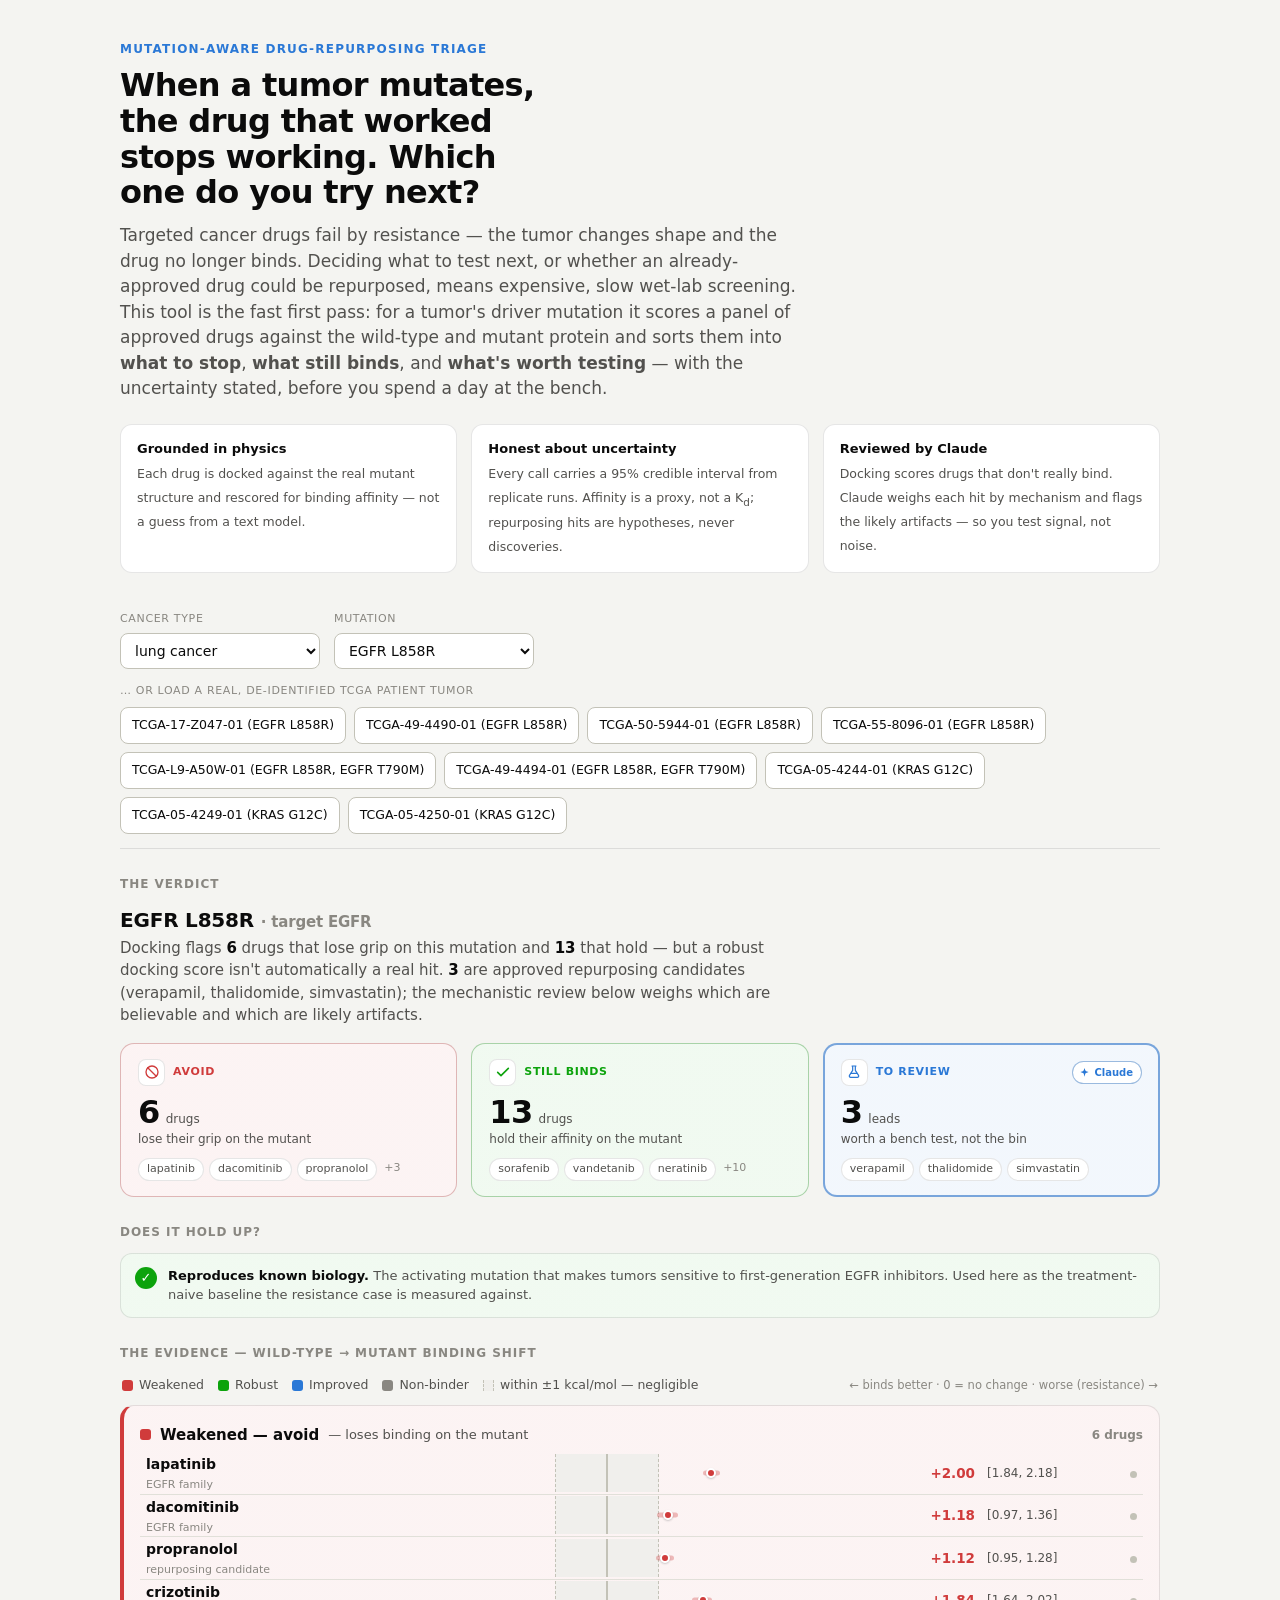
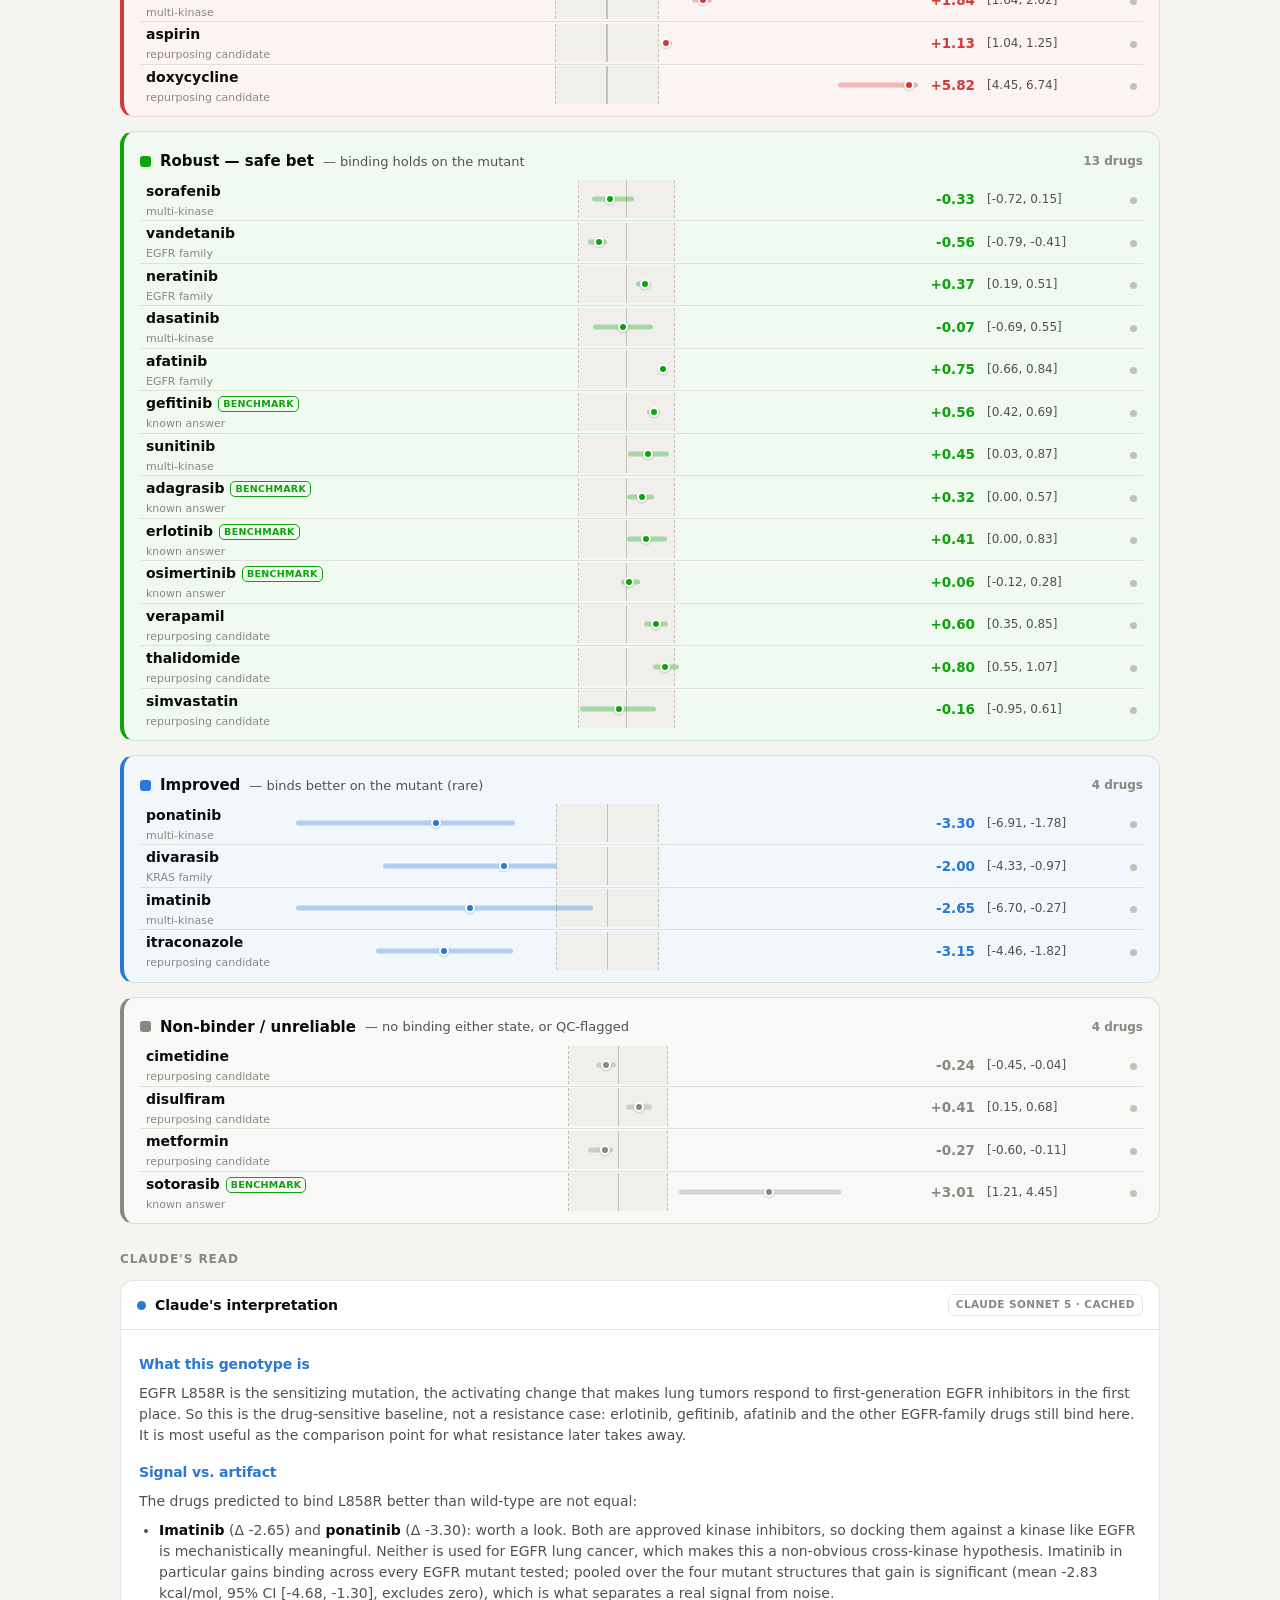
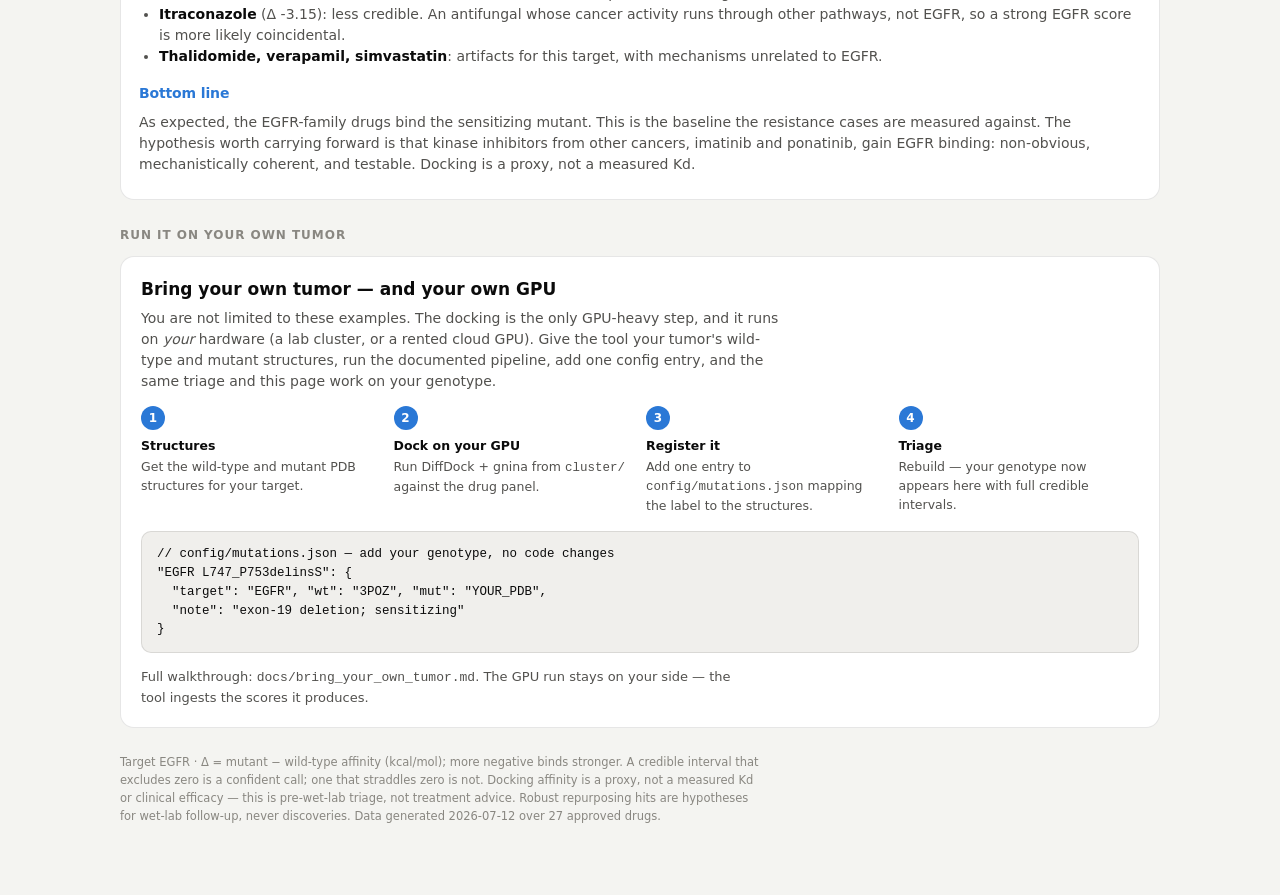
==== commit 4864a4bb: "Redesign verdict tiles and evidence into a shared-axis forest plot Verdict tiles (Avoid / Still bind" ====
--- a/dashboard/triage_dashboard.html
+++ b/dashboard/triage_dashboard.html
@@ -33,6 +33,10 @@
     --c-weakened:#e66767; --c-robust:#12b312; --c-improved:#3987e5; --c-nonbinder:#8f8d86; --chip:#26261f;
     --tint-w:rgba(230,103,103,.09); --tint-r:rgba(18,179,18,.08); --tint-i:rgba(57,135,229,.09); --tint-n:rgba(143,141,134,.08);
   }
+  :root{--amber:#c98a12; --amber-tint:rgba(201,138,18,.12)}
+  @media (prefers-color-scheme:dark){:root{--amber:#e0a531; --amber-tint:rgba(224,165,49,.15)}}
+  :root[data-theme=light]{--amber:#c98a12; --amber-tint:rgba(201,138,18,.12)}
+  :root[data-theme=dark]{--amber:#e0a531; --amber-tint:rgba(224,165,49,.15)}
   *{box-sizing:border-box}
   body{margin:0;background:var(--plane);color:var(--ink);
     font-family:system-ui,-apple-system,"Segoe UI",sans-serif;line-height:1.5;
@@ -73,13 +77,32 @@
   .verdict-line{font-size:15px;color:var(--ink2);margin:0 0 16px;max-width:74ch}
   .verdict-line b{color:var(--ink)}
   .tiles{display:grid;grid-template-columns:repeat(3,1fr);gap:14px}
-  .tile{background:var(--card);border:1px solid var(--border);border-radius:14px;padding:16px 18px;position:relative;overflow:hidden}
-  .tile:before{content:"";position:absolute;left:0;top:0;bottom:0;width:4px}
-  .tile.w:before{background:var(--c-weakened)} .tile.r:before{background:var(--c-robust)} .tile.h:before{background:var(--accent)}
-  .tile .n{font-size:34px;font-weight:750;letter-spacing:-0.02em;line-height:1}
-  .tile .k{font-size:12px;font-weight:700;text-transform:uppercase;letter-spacing:.05em;margin:2px 0 6px}
+  .tile{background:var(--card);border:1px solid var(--border);border-radius:14px;padding:15px 17px;position:relative;
+    display:block;width:100%;text-align:left;font:inherit;cursor:pointer;transition:border-color .14s,box-shadow .14s}
+  .tile:hover{box-shadow:0 6px 20px rgba(0,0,0,.10)}
+  .tile.w{background:linear-gradient(var(--tint-w),var(--tint-w)),var(--card);border-color:color-mix(in srgb,var(--c-weakened) 24%,var(--border))}
+  .tile.r{background:linear-gradient(var(--tint-r),var(--tint-r)),var(--card);border-color:color-mix(in srgb,var(--c-robust) 24%,var(--border))}
+  .tile.h{background:linear-gradient(var(--tint-i),var(--tint-i)),var(--card);border:2px solid color-mix(in srgb,var(--accent) 55%,var(--border));padding:14px 16px}
+  .tile.w:hover{border-color:color-mix(in srgb,var(--c-weakened) 50%,var(--border))}
+  .tile.r:hover{border-color:color-mix(in srgb,var(--c-robust) 50%,var(--border))}
+  .tile.h:hover{border-color:var(--accent)}
+  .tile .th{display:flex;align-items:center;gap:8px;margin-bottom:10px}
+  .tile .tic{flex:none;width:27px;height:27px;border-radius:8px;display:grid;place-items:center;background:var(--card);border:1px solid var(--border)}
+  .tile .tic svg{width:16px;height:16px}
+  .tile.w .tic{color:var(--c-weakened)} .tile.r .tic{color:var(--c-robust)} .tile.h .tic{color:var(--accent)}
+  .tile .k{font-size:11px;font-weight:700;text-transform:uppercase;letter-spacing:.06em}
   .tile.w .k{color:var(--c-weakened)} .tile.r .k{color:var(--c-robust)} .tile.h .k{color:var(--accent)}
-  .tile .names{font-size:12.5px;color:var(--ink2);line-height:1.4}
+  .tile .hbadge{margin-left:auto;display:inline-flex;align-items:center;gap:4px;font-size:10px;font-weight:700;
+    color:var(--accent);background:var(--card);border:1px solid color-mix(in srgb,var(--accent) 40%,var(--border));border-radius:20px;padding:3px 8px 3px 6px}
+  .tile .hbadge svg{width:11px;height:11px}
+  .tile .tn{display:flex;align-items:baseline;gap:6px}
+  .tile .n{font-size:32px;font-weight:750;letter-spacing:-0.02em;line-height:1;font-variant-numeric:tabular-nums;color:var(--ink)}
+  .tile .unit{font-size:12px;color:var(--ink2)}
+  .tile .tsub{font-size:12px;color:var(--ink2);margin:3px 0 11px;line-height:1.4}
+  .tile .tchips{display:flex;flex-wrap:wrap;gap:5px}
+  .tile .tchip{font-size:11px;padding:2px 8px;border-radius:20px;border:1px solid var(--border);background:var(--card);color:var(--ink2);white-space:nowrap}
+  .tile .tchip.more{border:none;background:none;color:var(--muted);padding:2px 2px}
+  .tile .tchip-none{font-size:12px;color:var(--muted)}
 
   /* badges */
   .badges{display:flex;flex-direction:column;gap:10px}
@@ -89,14 +112,19 @@
     font-size:13px;font-weight:800;color:#fff;margin-top:1px}
   .badge.valid .ic{background:var(--c-robust)} .badge.real .ic{background:var(--accent)}
   .badge.caveat .ic{background:var(--c-nonbinder)}
+  .badge.valid{background:linear-gradient(var(--tint-r),var(--tint-r)),var(--card)}
+  .badge.real{background:linear-gradient(var(--tint-i),var(--tint-i)),var(--card)}
+  .badge.caveat{background:color-mix(in srgb,var(--c-nonbinder) 8%,var(--card))}
   .badge b{color:var(--ink)}
   .badge .bt{color:var(--ink2)}
 
   /* chart */
   .axis-ends{display:flex;justify-content:space-between;font-size:11.5px;color:var(--muted);padding:0 2px 6px}
-  .legend{display:flex;flex-wrap:wrap;gap:16px;font-size:12.5px;color:var(--ink2);padding:2px 2px 10px}
+  .legend{display:flex;flex-wrap:wrap;align-items:center;gap:14px;font-size:12.5px;color:var(--ink2);padding:2px 2px 10px}
   .legend .it{display:flex;align-items:center;gap:6px}
   .sw{width:11px;height:11px;border-radius:3px;display:inline-block}
+  .sw.sw-band{background:var(--chip);border-left:1px dashed var(--axis);border-right:1px dashed var(--axis);border-radius:0}
+  .ev-axis{margin-left:auto;color:var(--muted);font-size:11.5px;font-variant-numeric:tabular-nums}
   .axkey{color:var(--muted)}
   .bucket{background:var(--card);border:1px solid var(--border);border-radius:14px;padding:6px 16px 10px;margin-bottom:14px;border-left-width:4px;border-left-style:solid}
   .bucket.b-weakened{border-left-color:var(--c-weakened);background:linear-gradient(var(--tint-w),var(--tint-w)),var(--card)}
@@ -107,22 +135,29 @@
   .bhead .desc{font-weight:400;color:var(--ink2);font-size:13px}
   .bhead .ct{margin-left:auto;color:var(--muted);font-size:12px;font-weight:600}
   table.rows{width:100%;border-collapse:collapse}
-  .rows td{padding:9px 6px;border-top:1px solid var(--grid);vertical-align:middle}
+  .rows td{padding:0 6px;border-top:1px solid var(--grid);vertical-align:middle}
   .rows tr:first-child td{border-top:none}
+  .bucket.flash{animation:bflash 1.2s ease-out}
+  @keyframes bflash{0%,100%{box-shadow:none}22%{box-shadow:0 0 0 3px color-mix(in srgb,var(--accent) 30%,transparent)}}
   .dname{font-weight:650;font-size:14px;white-space:nowrap}
   .bench{display:inline-block;font-size:9.5px;font-weight:800;letter-spacing:.03em;text-transform:uppercase;
     color:var(--c-robust);border:1px solid var(--c-robust);border-radius:5px;padding:0 4px;margin-left:6px;vertical-align:1px}
   .cat{display:block;color:var(--muted);font-size:11px;font-weight:400;margin-top:1px}
-  .track{position:relative;height:30px;min-width:190px}
-  .zero{position:absolute;top:4px;bottom:4px;width:1px;background:var(--axis);opacity:.6}
-  .ci{position:absolute;top:12.5px;height:5px;border-radius:3px;opacity:.3}
-  .dot{position:absolute;top:9px;width:10px;height:10px;border-radius:50%;margin-left:-5px;
-    border:2px solid var(--card);box-shadow:0 1px 2px rgba(15,21,25,.2);z-index:1}
-  .chev{position:absolute;top:6px;font-size:17px;line-height:1;font-weight:800}
+  .track{position:relative;height:38px;min-width:190px}
+  .band{position:absolute;top:0;bottom:0;background:var(--chip);border-left:1px dashed var(--axis);border-right:1px dashed var(--axis)}
+  .zero{position:absolute;top:0;bottom:0;width:1.5px;margin-left:-.75px;background:var(--axis)}
+  .ci{position:absolute;top:50%;height:5px;border-radius:3px;opacity:.32;transform:translateY(-50%)}
+  .dot{position:absolute;top:50%;width:10px;height:10px;border-radius:50%;margin-left:-5px;transform:translateY(-50%);
+    border:2px solid var(--card);box-shadow:0 1px 2px rgba(15,21,25,.2);z-index:2}
+  .chev{position:absolute;top:50%;transform:translateY(-50%);font-size:17px;line-height:1;font-weight:800;z-index:2}
   .num{font-variant-numeric:tabular-nums;text-align:right;white-space:nowrap;font-size:13.5px;font-weight:600}
   .ci-txt{font-variant-numeric:tabular-nums;color:var(--ink2);font-size:12px;white-space:nowrap}
-  .conf{font-size:10.5px;text-transform:uppercase;letter-spacing:.04em;font-weight:700}
-  .conf.low{color:var(--c-weakened)} .conf.medium{color:var(--muted)} .conf.high{color:var(--ink2)}
+  .conf-cell{width:64px;text-align:right;white-space:nowrap}
+  .conf-ok{display:inline-block;width:7px;height:7px;border-radius:50%;background:var(--axis)}
+  .conf-flag{display:inline-flex;align-items:center;gap:3px;font-size:9.5px;font-weight:700;text-transform:uppercase;
+    letter-spacing:.04em;color:var(--amber);background:var(--amber-tint);border-radius:20px;padding:2px 7px 2px 5px}
+  .conf-flag svg{width:11px;height:11px}
+  .conf-flag.low{color:var(--c-weakened);background:color-mix(in srgb,var(--c-weakened) 12%,transparent)}
 
   /* claude */
   .claude{background:var(--card);border:1px solid var(--border);border-radius:14px;overflow:hidden}
@@ -209,11 +244,10 @@
       <span class="it"><span class="sw" style="background:var(--c-weakened)"></span>Weakened</span>
       <span class="it"><span class="sw" style="background:var(--c-robust)"></span>Robust</span>
       <span class="it"><span class="sw" style="background:var(--c-improved)"></span>Improved</span>
-      <span class="it"><span class="sw" style="background:var(--c-nonbinder)"></span>Non-binder / unreliable</span>
-      <span class="it axkey">&#9679; = &Delta; (mutant&minus;WT) &nbsp; &#124;&mdash;&#124; = 95% CI &nbsp; dashed = &plusmn;1 kcal/mol "matters" line</span>
+      <span class="it"><span class="sw" style="background:var(--c-nonbinder)"></span>Non-binder</span>
+      <span class="it"><span class="sw sw-band"></span>within &plusmn;1 kcal/mol &mdash; negligible</span>
+      <span class="ev-axis">&larr; binds better&nbsp;&middot;&nbsp;0 = no change&nbsp;&middot;&nbsp;worse (resistance) &rarr;</span>
     </div>
-    <div class="axis-ends"><span>&larr; binds better on the mutant</span>
-      <span>0 = no change</span><span>binds worse (resistance) &rarr;</span></div>
     <div id="chart"></div>
   </section>
 
@@ -250,7 +284,7 @@
 <div class="tip" id="tip"></div>
 
 <script>
-const DATA = {"generated": "2026-07-11", "thresholds": {"bind_kcal": -6.0, "delta_meaningful": 1.0}, "domain": [-6.0, 6.0], "cancer_types": {"lung cancer": ["EGFR L858R", "EGFR T790M", "EGFR L858R+T790M", "KRAS G12C", "EGFR C797S"], "colorectal cancer": ["KRAS G12C"]}, "mutations": {"EGFR L858R": {"mutation": "EGFR L858R", "target": "EGFR", "note": null, "drugs": [{"drug": "ponatinib", "category": "multi_kinase", "bucket": "improved", "confidence": "high", "reason": "binds meaningfully and significantly better on the mutant", "affinity_wt": -7.21, "affinity_mut": -10.5, "delta": -3.3, "ci95": [-6.91, -1.78]}, {"drug": "sorafenib", "category": "multi_kinase", "bucket": "robust", "confidence": "high", "reason": "binds the mutant with no meaningful weakening vs wild-type", "affinity_wt": -9.44, "affinity_mut": -9.77, "delta": -0.33, "ci95": [-0.72, 0.15]}, {"drug": "lapatinib", "category": "egfr_family", "bucket": "weakened", "confidence": "high", "reason": "significantly and meaningfully weaker on the mutant, though still above threshold", "affinity_wt": -10.7, "affinity_mut": -8.7, "delta": 2.0, "ci95": [1.84, 2.18]}, {"drug": "vandetanib", "category": "egfr_family", "bucket": "robust", "confidence": "high", "reason": "binds the mutant with no meaningful weakening vs wild-type", "affinity_wt": -7.92, "affinity_mut": -8.48, "delta": -0.56, "ci95": [-0.79, -0.41]}, {"drug": "divarasib", "category": "kras_family", "bucket": "improved", "confidence": "high", "reason": "binds meaningfully and significantly better on the mutant", "affinity_wt": -6.41, "affinity_mut": -8.41, "delta": -2.0, "ci95": [-4.33, -0.97]}, {"drug": "imatinib", "category": "multi_kinase", "bucket": "improved", "confidence": "high", "reason": "binds meaningfully and significantly better on the mutant", "affinity_wt": -5.67, "affinity_mut": -8.32, "delta": -2.65, "ci95": [-6.7, -0.27]}, {"drug": "neratinib", "category": "egfr_family", "bucket": "robust", "confidence": "high", "reason": "binds the mutant with no meaningful weakening vs wild-type", "affinity_wt": -8.37, "affinity_mut": -8.0, "delta": 0.37, "ci95": [0.19, 0.51]}, {"drug": "itraconazole", "category": "repurposing_candidate", "bucket": "improved", "confidence": "high", "reason": "binds meaningfully and significantly better on the mutant", "affinity_wt": -4.69, "affinity_mut": -7.84, "delta": -3.15, "ci95": [-4.46, -1.82]}, {"drug": "dacomitinib", "category": "egfr_family", "bucket": "weakened", "confidence": "high", "reason": "significantly and meaningfully weaker on the mutant, though still above threshold", "affinity_wt": -8.61, "affinity_mut": -7.43, "delta": 1.18, "ci95": [0.97, 1.36]}, {"drug": "dasatinib", "category": "multi_kinase", "bucket": "robust", "confidence": "high", "reason": "binds the mutant with no meaningful weakening vs wild-type", "affinity_wt": -7.27, "affinity_mut": -7.34, "delta": -0.07, "ci95": [-0.69, 0.55]}, {"drug": "afatinib", "category": "egfr_family", "bucket": "robust", "confidence": "high", "reason": "binds the mutant with no meaningful weakening vs wild-type", "affinity_wt": -8.04, "affinity_mut": -7.29, "delta": 0.75, "ci95": [0.66, 0.84]}, {"drug": "gefitinib", "category": "known_answer", "bucket": "robust", "confidence": "high", "reason": "binds the mutant with no meaningful weakening vs wild-type", "affinity_wt": -7.73, "affinity_mut": -7.18, "delta": 0.56, "ci95": [0.42, 0.69]}, {"drug": "sunitinib", "category": "multi_kinase", "bucket": "robust", "confidence": "high", "reason": "binds the mutant with no meaningful weakening vs wild-type", "affinity_wt": -7.56, "affinity_mut": -7.1, "delta": 0.45, "ci95": [0.03, 0.87]}, {"drug": "adagrasib", "category": "known_answer", "bucket": "robust", "confidence": "high", "reason": "binds the mutant with no meaningful weakening vs wild-type", "affinity_wt": -7.15, "affinity_mut": -6.83, "delta": 0.32, "ci95": [0.0, 0.57]}, {"drug": "erlotinib", "category": "known_answer", "bucket": "robust", "confidence": "high", "reason": "binds the mutant with no meaningful weakening vs wild-type", "affinity_wt": -7.09, "affinity_mut": -6.68, "delta": 0.41, "ci95": [0.0, 0.83]}, {"drug": "osimertinib", "category": "known_answer", "bucket": "robust", "confidence": "high", "reason": "binds the mutant with no meaningful weakening vs wild-type", "affinity_wt": -6.67, "affinity_mut": -6.61, "delta": 0.06, "ci95": [-0.12, 0.28]}, {"drug": "verapamil", "category": "repurposing_candidate", "bucket": "robust", "confidence": "high", "reason": "binds the mutant with no meaningful weakening vs wild-type", "affinity_wt": -7.2, "affinity_mut": -6.6, "delta": 0.6, "ci95": [0.35, 0.85]}, {"drug": "propranolol", "category": "repurposing_candidate", "bucket": "weakened", "confidence": "high", "reason": "significantly and meaningfully weaker on the mutant, though still above threshold", "affinity_wt": -7.65, "affinity_mut": -6.53, "delta": 1.12, "ci95": [0.95, 1.28]}, {"drug": "crizotinib", "category": "multi_kinase", "bucket": "weakened", "confidence": "high", "reason": "significantly and meaningfully weaker on the mutant, though still above threshold", "affinity_wt": -8.37, "affinity_mut": -6.52, "delta": 1.84, "ci95": [1.64, 2.02]}, {"drug": "thalidomide", "category": "repurposing_candidate", "bucket": "robust", "confidence": "high", "reason": "binds the mutant with no meaningful weakening vs wild-type", "affinity_wt": -7.21, "affinity_mut": -6.41, "delta": 0.8, "ci95": [0.55, 1.07]}, {"drug": "simvastatin", "category": "repurposing_candidate", "bucket": "robust", "confidence": "high", "reason": "binds the mutant with no meaningful weakening vs wild-type", "affinity_wt": -6.14, "affinity_mut": -6.3, "delta": -0.16, "ci95": [-0.95, 0.61]}, {"drug": "cimetidine", "category": "repurposing_candidate", "bucket": "non-binder", "confidence": "high", "reason": "does not bind either the wild-type or the mutant", "affinity_wt": -5.25, "affinity_mut": -5.49, "delta": -0.24, "ci95": [-0.45, -0.04]}, {"drug": "aspirin", "category": "repurposing_candidate", "bucket": "weakened", "confidence": "high", "reason": "binds the wild-type but drops below the binding threshold on the mutant", "affinity_wt": -6.25, "affinity_mut": -5.12, "delta": 1.13, "ci95": [1.04, 1.25]}, {"drug": "disulfiram", "category": "repurposing_candidate", "bucket": "non-binder", "confidence": "high", "reason": "does not bind either the wild-type or the mutant", "affinity_wt": -4.34, "affinity_mut": -3.93, "delta": 0.41, "ci95": [0.15, 0.68]}, {"drug": "metformin", "category": "repurposing_candidate", "bucket": "non-binder", "confidence": "high", "reason": "does not bind either the wild-type or the mutant", "affinity_wt": -3.52, "affinity_mut": -3.78, "delta": -0.27, "ci95": [-0.6, -0.11]}, {"drug": "sotorasib", "category": "known_answer", "bucket": "non-binder", "confidence": "high", "reason": "does not bind either the wild-type or the mutant", "affinity_wt": -5.86, "affinity_mut": -2.85, "delta": 3.01, "ci95": [1.21, 4.45]}, {"drug": "doxycycline", "category": "repurposing_candidate", "bucket": "weakened", "confidence": "high", "reason": "binds the wild-type but drops below the binding threshold on the mutant", "affinity_wt": -7.67, "affinity_mut": -1.85, "delta": 5.82, "ci95": [4.45, 6.74]}]}, "EGFR T790M": {"mutation": "EGFR T790M", "target": "EGFR", "note": "single T790M; clinically T790M usually co-occurs with L858R -- see 'EGFR L858R+T790M', which is the resistant tumor and gives the reliable read.", "drugs": [{"drug": "imatinib", "category": "multi_kinase", "bucket": "improved", "confidence": "high", "reason": "binds meaningfully and significantly better on the mutant", "affinity_wt": -5.67, "affinity_mut": -9.66, "delta": -3.98, "ci95": [-7.95, -1.59]}, {"drug": "dacomitinib", "category": "egfr_family", "bucket": "robust", "confidence": "high", "reason": "binds the mutant with no meaningful weakening vs wild-type", "affinity_wt": -8.61, "affinity_mut": -9.52, "delta": -0.91, "ci95": [-1.13, -0.72]}, {"drug": "afatinib", "category": "egfr_family", "bucket": "robust", "confidence": "high", "reason": "binds the mutant with no meaningful weakening vs wild-type", "affinity_wt": -8.04, "affinity_mut": -8.96, "delta": -0.92, "ci95": [-1.08, -0.73]}, {"drug": "dasatinib", "category": "multi_kinase", "bucket": "improved", "confidence": "high", "reason": "binds meaningfully and significantly better on the mutant", "affinity_wt": -7.27, "affinity_mut": -8.75, "delta": -1.48, "ci95": [-2.11, -0.89]}, {"drug": "gefitinib", "category": "known_answer", "bucket": "robust", "confidence": "high", "reason": "binds the mutant with no meaningful weakening vs wild-type", "affinity_wt": -7.73, "affinity_mut": -8.69, "delta": -0.96, "ci95": [-1.03, -0.91]}, {"drug": "vandetanib", "category": "egfr_family", "bucket": "robust", "confidence": "high", "reason": "binds the mutant with no meaningful weakening vs wild-type", "affinity_wt": -7.92, "affinity_mut": -8.42, "delta": -0.5, "ci95": [-0.72, -0.35]}, {"drug": "crizotinib", "category": "multi_kinase", "bucket": "robust", "confidence": "high", "reason": "binds the mutant with no meaningful weakening vs wild-type", "affinity_wt": -8.37, "affinity_mut": -8.33, "delta": 0.04, "ci95": [-0.16, 0.28]}, {"drug": "neratinib", "category": "egfr_family", "bucket": "robust", "confidence": "high", "reason": "binds the mutant with no meaningful weakening vs wild-type", "affinity_wt": -8.37, "affinity_mut": -7.81, "delta": 0.56, "ci95": [0.38, 0.79]}, {"drug": "osimertinib", "category": "known_answer", "bucket": "robust", "confidence": "high", "reason": "binds the mutant with no meaningful weakening vs wild-type", "affinity_wt": -6.67, "affinity_mut": -7.66, "delta": -0.99, "ci95": [-1.18, -0.77]}, {"drug": "lapatinib", "category": "egfr_family", "bucket": "weakened", "confidence": "high", "reason": "significantly and meaningfully weaker on the mutant, though still above threshold", "affinity_wt": -10.7, "affinity_mut": -7.64, "delta": 3.06, "ci95": [2.69, 3.45]}, {"drug": "sunitinib", "category": "multi_kinase", "bucket": "robust", "confidence": "high", "reason": "binds the mutant with no meaningful weakening vs wild-type", "affinity_wt": -7.56, "affinity_mut": -7.57, "delta": -0.02, "ci95": [-0.36, 0.34]}, {"drug": "propranolol", "category": "repurposing_candidate", "bucket": "robust", "confidence": "high", "reason": "binds the mutant with no meaningful weakening vs wild-type", "affinity_wt": -7.65, "affinity_mut": -7.04, "delta": 0.61, "ci95": [0.55, 0.66]}, {"drug": "erlotinib", "category": "known_answer", "bucket": "robust", "confidence": "high", "reason": "binds the mutant with no meaningful weakening vs wild-type", "affinity_wt": -7.09, "affinity_mut": -6.95, "delta": 0.14, "ci95": [0.09, 0.2]}, {"drug": "thalidomide", "category": "repurposing_candidate", "bucket": "robust", "confidence": "high", "reason": "binds the mutant with no meaningful weakening vs wild-type", "affinity_wt": -7.21, "affinity_mut": -6.67, "delta": 0.54, "ci95": [0.27, 0.75]}, {"drug": "itraconazole", "category": "repurposing_candidate", "bucket": "improved", "confidence": "high", "reason": "binds meaningfully and significantly better on the mutant", "affinity_wt": -4.69, "affinity_mut": -6.52, "delta": -1.83, "ci95": [-3.14, -0.51]}, {"drug": "divarasib", "category": "kras_family", "bucket": "robust", "confidence": "high", "reason": "binds the mutant with no meaningful weakening vs wild-type", "affinity_wt": -6.41, "affinity_mut": -6.19, "delta": 0.21, "ci95": [-2.09, 1.57]}, {"drug": "aspirin", "category": "repurposing_candidate", "bucket": "weakened", "confidence": "high", "reason": "binds the wild-type but drops below the binding threshold on the mutant", "affinity_wt": -6.25, "affinity_mut": -5.5, "delta": 0.75, "ci95": [0.58, 0.88]}, {"drug": "verapamil", "category": "repurposing_candidate", "bucket": "weakened", "confidence": "high", "reason": "binds the wild-type but drops below the binding threshold on the mutant", "affinity_wt": -7.2, "affinity_mut": -4.91, "delta": 2.28, "ci95": [1.48, 3.12]}, {"drug": "sorafenib", "category": "multi_kinase", "bucket": "weakened", "confidence": "high", "reason": "binds the wild-type but drops below the binding threshold on the mutant", "affinity_wt": -9.44, "affinity_mut": -4.89, "delta": 4.55, "ci95": [3.06, 5.83]}, {"drug": "cimetidine", "category": "repurposing_candidate", "bucket": "non-binder", "confidence": "high", "reason": "does not bind either the wild-type or the mutant", "affinity_wt": -5.25, "affinity_mut": -4.82, "delta": 0.43, "ci95": [0.23, 0.62]}, {"drug": "disulfiram", "category": "repurposing_candidate", "bucket": "non-binder", "confidence": "high", "reason": "does not bind either the wild-type or the mutant", "affinity_wt": -4.34, "affinity_mut": -4.17, "delta": 0.17, "ci95": [-0.05, 0.38]}, {"drug": "metformin", "category": "repurposing_candidate", "bucket": "non-binder", "confidence": "high", "reason": "does not bind either the wild-type or the mutant", "affinity_wt": -3.52, "affinity_mut": -3.68, "delta": -0.16, "ci95": [-0.51, -0.0]}, {"drug": "adagrasib", "category": "known_answer", "bucket": "weakened", "confidence": "high", "reason": "binds the wild-type but drops below the binding threshold on the mutant", "affinity_wt": -7.15, "affinity_mut": -3.53, "delta": 3.62, "ci95": [2.64, 4.31]}, {"drug": "doxycycline", "category": "repurposing_candidate", "bucket": "non-binder", "confidence": "low", "reason": "QC-unreliable pose (positive affinity or large minimization move)", "affinity_wt": -7.67, "affinity_mut": 0.62, "delta": 8.29, "ci95": [7.58, 8.99]}, {"drug": "sotorasib", "category": "known_answer", "bucket": "non-binder", "confidence": "low", "reason": "QC-unreliable pose (positive affinity or large minimization move)", "affinity_wt": -5.86, "affinity_mut": 0.73, "delta": 6.59, "ci95": [4.16, 8.2]}, {"drug": "simvastatin", "category": "repurposing_candidate", "bucket": "non-binder", "confidence": "low", "reason": "QC-unreliable pose (positive affinity or large minimization move)", "affinity_wt": -6.14, "affinity_mut": 1.74, "delta": 7.88, "ci95": [5.77, 9.72]}, {"drug": "ponatinib", "category": "multi_kinase", "bucket": "non-binder", "confidence": "low", "reason": "QC-unreliable pose (positive affinity or large minimization move)", "affinity_wt": -7.21, "affinity_mut": 8.12, "delta": 15.32, "ci95": [7.67, 21.43]}]}, "EGFR L858R+T790M": {"mutation": "EGFR L858R+T790M", "target": "EGFR", "note": "the clinically relevant acquired-resistance tumor.", "drugs": [{"drug": "imatinib", "category": "multi_kinase", "bucket": "robust", "confidence": "medium", "reason": "binds the mutant with no meaningful weakening vs wild-type", "affinity_wt": -5.67, "affinity_mut": -7.96, "delta": -2.29, "ci95": [-6.39, 0.35]}, {"drug": "sunitinib", "category": "multi_kinase", "bucket": "robust", "confidence": "high", "reason": "binds the mutant with no meaningful weakening vs wild-type", "affinity_wt": -7.56, "affinity_mut": -7.61, "delta": -0.05, "ci95": [-0.35, 0.3]}, {"drug": "propranolol", "category": "repurposing_candidate", "bucket": "robust", "confidence": "high", "reason": "binds the mutant with no meaningful weakening vs wild-type", "affinity_wt": -7.65, "affinity_mut": -7.12, "delta": 0.53, "ci95": [0.37, 0.72]}, {"drug": "thalidomide", "category": "repurposing_candidate", "bucket": "robust", "confidence": "high", "reason": "binds the mutant with no meaningful weakening vs wild-type", "affinity_wt": -7.21, "affinity_mut": -7.09, "delta": 0.13, "ci95": [-0.01, 0.28]}, {"drug": "simvastatin", "category": "repurposing_candidate", "bucket": "robust", "confidence": "high", "reason": "binds the mutant with no meaningful weakening vs wild-type", "affinity_wt": -6.14, "affinity_mut": -6.93, "delta": -0.79, "ci95": [-1.32, -0.22]}, {"drug": "adagrasib", "category": "known_answer", "bucket": "robust", "confidence": "high", "reason": "binds the mutant with no meaningful weakening vs wild-type", "affinity_wt": -7.15, "affinity_mut": -6.87, "delta": 0.28, "ci95": [-0.53, 1.26]}, {"drug": "afatinib", "category": "egfr_family", "bucket": "weakened", "confidence": "high", "reason": "significantly and meaningfully weaker on the mutant, though still above threshold", "affinity_wt": -8.04, "affinity_mut": -6.69, "delta": 1.35, "ci95": [1.27, 1.46]}, {"drug": "dacomitinib", "category": "egfr_family", "bucket": "weakened", "confidence": "high", "reason": "significantly and meaningfully weaker on the mutant, though still above threshold", "affinity_wt": -8.61, "affinity_mut": -6.66, "delta": 1.94, "ci95": [1.79, 2.03]}, {"drug": "osimertinib", "category": "known_answer", "bucket": "robust", "confidence": "high", "reason": "binds the mutant with no meaningful weakening vs wild-type", "affinity_wt": -6.67, "affinity_mut": -6.65, "delta": 0.02, "ci95": [-0.33, 0.34]}, {"drug": "gefitinib", "category": "known_answer", "bucket": "weakened", "confidence": "high", "reason": "significantly and meaningfully weaker on the mutant, though still above threshold", "affinity_wt": -7.73, "affinity_mut": -6.53, "delta": 1.2, "ci95": [0.93, 1.46]}, {"drug": "doxycycline", "category": "repurposing_candidate", "bucket": "weakened", "confidence": "high", "reason": "significantly and meaningfully weaker on the mutant, though still above threshold", "affinity_wt": -7.67, "affinity_mut": -6.33, "delta": 1.34, "ci95": [0.29, 2.61]}, {"drug": "aspirin", "category": "repurposing_candidate", "bucket": "weakened", "confidence": "high", "reason": "binds the wild-type but drops below the binding threshold on the mutant", "affinity_wt": -6.25, "affinity_mut": -5.85, "delta": 0.4, "ci95": [0.2, 0.55]}, {"drug": "vandetanib", "category": "egfr_family", "bucket": "weakened", "confidence": "high", "reason": "binds the wild-type but drops below the binding threshold on the mutant", "affinity_wt": -7.92, "affinity_mut": -5.48, "delta": 2.44, "ci95": [1.55, 3.87]}, {"drug": "crizotinib", "category": "multi_kinase", "bucket": "weakened", "confidence": "high", "reason": "binds the wild-type but drops below the binding threshold on the mutant", "affinity_wt": -8.37, "affinity_mut": -5.34, "delta": 3.03, "ci95": [2.72, 3.25]}, {"drug": "erlotinib", "category": "known_answer", "bucket": "weakened", "confidence": "high", "reason": "binds the wild-type but drops below the binding threshold on the mutant", "affinity_wt": -7.09, "affinity_mut": -5.22, "delta": 1.87, "ci95": [1.81, 1.93]}, {"drug": "sotorasib", "category": "known_answer", "bucket": "non-binder", "confidence": "high", "reason": "does not bind either the wild-type or the mutant", "affinity_wt": -5.86, "affinity_mut": -4.98, "delta": 0.88, "ci95": [-0.6, 1.88]}, {"drug": "cimetidine", "category": "repurposing_candidate", "bucket": "non-binder", "confidence": "high", "reason": "does not bind either the wild-type or the mutant", "affinity_wt": -5.25, "affinity_mut": -4.74, "delta": 0.51, "ci95": [0.37, 0.66]}, {"drug": "dasatinib", "category": "multi_kinase", "bucket": "weakened", "confidence": "high", "reason": "binds the wild-type but drops below the binding threshold on the mutant", "affinity_wt": -7.27, "affinity_mut": -4.57, "delta": 2.7, "ci95": [1.28, 4.7]}, {"drug": "disulfiram", "category": "repurposing_candidate", "bucket": "non-binder", "confidence": "high", "reason": "does not bind either the wild-type or the mutant", "affinity_wt": -4.34, "affinity_mut": -4.11, "delta": 0.23, "ci95": [-0.02, 0.54]}, {"drug": "metformin", "category": "repurposing_candidate", "bucket": "non-binder", "confidence": "high", "reason": "does not bind either the wild-type or the mutant", "affinity_wt": -3.52, "affinity_mut": -4.01, "delta": -0.49, "ci95": [-0.83, -0.31]}, {"drug": "divarasib", "category": "kras_family", "bucket": "weakened", "confidence": "high", "reason": "binds the wild-type but drops below the binding threshold on the mutant", "affinity_wt": -6.41, "affinity_mut": -3.61, "delta": 2.8, "ci95": [0.2, 4.59]}, {"drug": "verapamil", "category": "repurposing_candidate", "bucket": "weakened", "confidence": "high", "reason": "binds the wild-type but drops below the binding threshold on the mutant", "affinity_wt": -7.2, "affinity_mut": -3.34, "delta": 3.85, "ci95": [2.21, 6.13]}, {"drug": "ponatinib", "category": "multi_kinase", "bucket": "weakened", "confidence": "high", "reason": "binds the wild-type but drops below the binding threshold on the mutant", "affinity_wt": -7.21, "affinity_mut": -0.03, "delta": 7.18, "ci95": [2.11, 11.44]}, {"drug": "lapatinib", "category": "egfr_family", "bucket": "non-binder", "confidence": "low", "reason": "QC-unreliable pose (positive affinity or large minimization move)", "affinity_wt": -10.7, "affinity_mut": 0.23, "delta": 10.93, "ci95": [10.74, 11.11]}, {"drug": "sorafenib", "category": "multi_kinase", "bucket": "non-binder", "confidence": "low", "reason": "QC-unreliable pose (positive affinity or large minimization move)", "affinity_wt": -9.44, "affinity_mut": 0.92, "delta": 10.37, "ci95": [9.9, 10.89]}, {"drug": "neratinib", "category": "egfr_family", "bucket": "non-binder", "confidence": "low", "reason": "QC-unreliable pose (positive affinity or large minimization move)", "affinity_wt": -8.37, "affinity_mut": 1.27, "delta": 9.64, "ci95": [7.73, 10.49]}, {"drug": "itraconazole", "category": "repurposing_candidate", "bucket": "non-binder", "confidence": "low", "reason": "QC-unreliable pose (positive affinity or large minimization move)", "affinity_wt": -4.69, "affinity_mut": 3.07, "delta": 7.76, "ci95": [6.54, 8.95]}]}, "KRAS G12C": {"mutation": "KRAS G12C", "target": "KRAS", "note": "apo (closed) pocket; non-covalent docking does not capture the covalent Cys12 selectivity that defines G12C drugs -- read with care.", "drugs": [{"drug": "doxycycline", "category": "repurposing_candidate", "bucket": "robust", "confidence": "high", "reason": "binds the mutant with no meaningful weakening vs wild-type", "affinity_wt": -7.76, "affinity_mut": -7.39, "delta": 0.37, "ci95": [0.16, 0.49]}, {"drug": "vandetanib", "category": "egfr_family", "bucket": "robust", "confidence": "high", "reason": "binds the mutant with no meaningful weakening vs wild-type", "affinity_wt": -6.2, "affinity_mut": -6.31, "delta": -0.12, "ci95": [-0.65, 0.4]}, {"drug": "ponatinib", "category": "multi_kinase", "bucket": "weakened", "confidence": "high", "reason": "significantly and meaningfully weaker on the mutant, though still above threshold", "affinity_wt": -7.86, "affinity_mut": -6.23, "delta": 1.63, "ci95": [0.83, 2.28]}, {"drug": "sotorasib", "category": "known_answer", "bucket": "robust", "confidence": "high", "reason": "binds the mutant with no meaningful weakening vs wild-type", "affinity_wt": -6.76, "affinity_mut": -6.23, "delta": 0.53, "ci95": [0.03, 1.11]}, {"drug": "imatinib", "category": "multi_kinase", "bucket": "weakened", "confidence": "high", "reason": "significantly and meaningfully weaker on the mutant, though still above threshold", "affinity_wt": -7.16, "affinity_mut": -6.12, "delta": 1.04, "ci95": [0.51, 1.65]}, {"drug": "dacomitinib", "category": "egfr_family", "bucket": "non-binder", "confidence": "high", "reason": "does not bind either the wild-type or the mutant", "affinity_wt": -5.7, "affinity_mut": -5.77, "delta": -0.07, "ci95": [-1.57, 0.75]}, {"drug": "simvastatin", "category": "repurposing_candidate", "bucket": "weakened", "confidence": "low", "reason": "binds the wild-type but drops below the binding threshold on the mutant", "affinity_wt": -6.14, "affinity_mut": -5.69, "delta": 0.45, "ci95": [-0.03, 1.01]}, {"drug": "itraconazole", "category": "repurposing_candidate", "bucket": "weakened", "confidence": "high", "reason": "binds the wild-type but drops below the binding threshold on the mutant", "affinity_wt": -6.24, "affinity_mut": -5.68, "delta": 0.56, "ci95": [0.17, 0.96]}, {"drug": "sunitinib", "category": "multi_kinase", "bucket": "weakened", "confidence": "high", "reason": "binds the wild-type but drops below the binding threshold on the mutant", "affinity_wt": -6.76, "affinity_mut": -5.57, "delta": 1.2, "ci95": [0.74, 1.57]}, {"drug": "afatinib", "category": "egfr_family", "bucket": "weakened", "confidence": "high", "reason": "binds the wild-type but drops below the binding threshold on the mutant", "affinity_wt": -6.04, "affinity_mut": -5.47, "delta": 0.56, "ci95": [0.27, 0.85]}, {"drug": "lapatinib", "category": "egfr_family", "bucket": "weakened", "confidence": "low", "reason": "binds the wild-type but drops below the binding threshold on the mutant", "affinity_wt": -6.16, "affinity_mut": -5.32, "delta": 0.84, "ci95": [-0.17, 2.26]}, {"drug": "propranolol", "category": "repurposing_candidate", "bucket": "non-binder", "confidence": "high", "reason": "does not bind either the wild-type or the mutant", "affinity_wt": -5.41, "affinity_mut": -5.29, "delta": 0.12, "ci95": [-0.06, 0.32]}, {"drug": "thalidomide", "category": "repurposing_candidate", "bucket": "weakened", "confidence": "high", "reason": "binds the wild-type but drops below the binding threshold on the mutant", "affinity_wt": -6.27, "affinity_mut": -5.29, "delta": 0.98, "ci95": [0.73, 1.24]}, {"drug": "neratinib", "category": "egfr_family", "bucket": "non-binder", "confidence": "high", "reason": "does not bind either the wild-type or the mutant", "affinity_wt": -5.1, "affinity_mut": -5.27, "delta": -0.17, "ci95": [-0.6, 0.19]}, {"drug": "crizotinib", "category": "multi_kinase", "bucket": "non-binder", "confidence": "high", "reason": "does not bind either the wild-type or the mutant", "affinity_wt": -5.39, "affinity_mut": -5.24, "delta": 0.15, "ci95": [-0.42, 0.72]}, {"drug": "gefitinib", "category": "known_answer", "bucket": "non-binder", "confidence": "high", "reason": "does not bind either the wild-type or the mutant", "affinity_wt": -5.89, "affinity_mut": -5.13, "delta": 0.77, "ci95": [0.46, 1.0]}, {"drug": "dasatinib", "category": "multi_kinase", "bucket": "non-binder", "confidence": "high", "reason": "does not bind either the wild-type or the mutant", "affinity_wt": -5.53, "affinity_mut": -4.91, "delta": 0.62, "ci95": [0.15, 1.29]}, {"drug": "adagrasib", "category": "known_answer", "bucket": "weakened", "confidence": "high", "reason": "binds the wild-type but drops below the binding threshold on the mutant", "affinity_wt": -7.01, "affinity_mut": -4.83, "delta": 2.18, "ci95": [1.41, 2.82]}, {"drug": "aspirin", "category": "repurposing_candidate", "bucket": "non-binder", "confidence": "high", "reason": "does not bind either the wild-type or the mutant", "affinity_wt": -5.41, "affinity_mut": -4.83, "delta": 0.57, "ci95": [0.46, 0.67]}, {"drug": "sorafenib", "category": "multi_kinase", "bucket": "weakened", "confidence": "high", "reason": "binds the wild-type but drops below the binding threshold on the mutant", "affinity_wt": -6.41, "affinity_mut": -4.82, "delta": 1.59, "ci95": [0.17, 4.47]}, {"drug": "osimertinib", "category": "known_answer", "bucket": "non-binder", "confidence": "high", "reason": "does not bind either the wild-type or the mutant", "affinity_wt": -5.11, "affinity_mut": -4.78, "delta": 0.32, "ci95": [0.08, 0.61]}, {"drug": "cimetidine", "category": "repurposing_candidate", "bucket": "non-binder", "confidence": "high", "reason": "does not bind either the wild-type or the mutant", "affinity_wt": -4.57, "affinity_mut": -4.72, "delta": -0.16, "ci95": [-0.38, 0.06]}, {"drug": "divarasib", "category": "kras_family", "bucket": "weakened", "confidence": "high", "reason": "binds the wild-type but drops below the binding threshold on the mutant", "affinity_wt": -6.75, "affinity_mut": -4.47, "delta": 2.27, "ci95": [1.65, 2.93]}, {"drug": "erlotinib", "category": "known_answer", "bucket": "non-binder", "confidence": "high", "reason": "does not bind either the wild-type or the mutant", "affinity_wt": -5.45, "affinity_mut": -4.46, "delta": 0.99, "ci95": [0.72, 1.24]}, {"drug": "verapamil", "category": "repurposing_candidate", "bucket": "non-binder", "confidence": "high", "reason": "does not bind either the wild-type or the mutant", "affinity_wt": -4.25, "affinity_mut": -4.28, "delta": -0.04, "ci95": [-0.82, 0.71]}, {"drug": "metformin", "category": "repurposing_candidate", "bucket": "non-binder", "confidence": "high", "reason": "does not bind either the wild-type or the mutant", "affinity_wt": -3.82, "affinity_mut": -4.11, "delta": -0.29, "ci95": [-0.53, -0.08]}, {"drug": "disulfiram", "category": "repurposing_candidate", "bucket": "non-binder", "confidence": "high", "reason": "does not bind either the wild-type or the mutant", "affinity_wt": -3.42, "affinity_mut": -3.26, "delta": 0.16, "ci95": [-0.08, 0.37]}]}, "KRAS G12C (drug-bound pocket)": {"mutation": "KRAS G12C (drug-bound pocket)", "target": "KRAS", "note": "switch-II pocket already opened by sotorasib; other drugs docked into this induced conformation are often unreliable.", "drugs": [{"drug": "divarasib", "category": "kras_family", "bucket": "improved", "confidence": "high", "reason": "binds meaningfully and significantly better on the mutant", "affinity_wt": -6.75, "affinity_mut": -8.85, "delta": -2.1, "ci95": [-2.42, -1.78]}, {"drug": "adagrasib", "category": "known_answer", "bucket": "robust", "confidence": "high", "reason": "binds the mutant with no meaningful weakening vs wild-type", "affinity_wt": -7.01, "affinity_mut": -6.56, "delta": 0.46, "ci95": [-0.3, 1.25]}, {"drug": "afatinib", "category": "egfr_family", "bucket": "robust", "confidence": "high", "reason": "binds the mutant with no meaningful weakening vs wild-type", "affinity_wt": -6.04, "affinity_mut": -6.48, "delta": -0.44, "ci95": [-0.89, 0.01]}, {"drug": "lapatinib", "category": "egfr_family", "bucket": "non-binder", "confidence": "low", "reason": "QC-unreliable pose (positive affinity or large minimization move)", "affinity_wt": -6.16, "affinity_mut": -6.16, "delta": 0.0, "ci95": [-0.84, 0.96]}, {"drug": "dacomitinib", "category": "egfr_family", "bucket": "robust", "confidence": "medium", "reason": "binds the mutant with no meaningful weakening vs wild-type", "affinity_wt": -5.7, "affinity_mut": -6.0, "delta": -0.3, "ci95": [-1.88, 0.51]}, {"drug": "sotorasib", "category": "known_answer", "bucket": "weakened", "confidence": "low", "reason": "binds the wild-type but drops below the binding threshold on the mutant", "affinity_wt": -6.76, "affinity_mut": -5.81, "delta": 0.95, "ci95": [-0.44, 3.73]}, {"drug": "gefitinib", "category": "known_answer", "bucket": "non-binder", "confidence": "high", "reason": "does not bind either the wild-type or the mutant", "affinity_wt": -5.89, "affinity_mut": -5.38, "delta": 0.51, "ci95": [-0.59, 2.4]}, {"drug": "vandetanib", "category": "egfr_family", "bucket": "weakened", "confidence": "high", "reason": "binds the wild-type but drops below the binding threshold on the mutant", "affinity_wt": -6.2, "affinity_mut": -5.22, "delta": 0.97, "ci95": [0.18, 1.85]}, {"drug": "erlotinib", "category": "known_answer", "bucket": "non-binder", "confidence": "high", "reason": "does not bind either the wild-type or the mutant", "affinity_wt": -5.45, "affinity_mut": -4.97, "delta": 0.48, "ci95": [-0.76, 2.66]}, {"drug": "neratinib", "category": "egfr_family", "bucket": "non-binder", "confidence": "low", "reason": "QC-unreliable pose (positive affinity or large minimization move)", "affinity_wt": -5.1, "affinity_mut": -4.83, "delta": 0.27, "ci95": [-0.38, 1.0]}, {"drug": "thalidomide", "category": "repurposing_candidate", "bucket": "weakened", "confidence": "high", "reason": "binds the wild-type but drops below the binding threshold on the mutant", "affinity_wt": -6.27, "affinity_mut": -4.4, "delta": 1.87, "ci95": [1.56, 2.23]}, {"drug": "propranolol", "category": "repurposing_candidate", "bucket": "non-binder", "confidence": "low", "reason": "QC-unreliable pose (positive affinity or large minimization move)", "affinity_wt": -5.41, "affinity_mut": -3.44, "delta": 1.96, "ci95": [1.37, 2.79]}, {"drug": "aspirin", "category": "repurposing_candidate", "bucket": "non-binder", "confidence": "low", "reason": "QC-unreliable pose (positive affinity or large minimization move)", "affinity_wt": -5.41, "affinity_mut": -2.98, "delta": 2.43, "ci95": [2.11, 2.71]}, {"drug": "simvastatin", "category": "repurposing_candidate", "bucket": "weakened", "confidence": "high", "reason": "binds the wild-type but drops below the binding threshold on the mutant", "affinity_wt": -6.14, "affinity_mut": -2.91, "delta": 3.23, "ci95": [0.91, 7.29]}, {"drug": "disulfiram", "category": "repurposing_candidate", "bucket": "non-binder", "confidence": "high", "reason": "does not bind either the wild-type or the mutant", "affinity_wt": -3.42, "affinity_mut": -2.05, "delta": 1.38, "ci95": [1.04, 1.77]}, {"drug": "metformin", "category": "repurposing_candidate", "bucket": "non-binder", "confidence": "low", "reason": "QC-unreliable pose (positive affinity or large minimization move)", "affinity_wt": -3.82, "affinity_mut": -1.94, "delta": 1.88, "ci95": [1.51, 2.29]}, {"drug": "imatinib", "category": "multi_kinase", "bucket": "non-binder", "confidence": "low", "reason": "QC-unreliable pose (positive affinity or large minimization move)", "affinity_wt": -7.16, "affinity_mut": -1.77, "delta": 5.39, "ci95": [2.27, 8.71]}, {"drug": "dasatinib", "category": "multi_kinase", "bucket": "non-binder", "confidence": "low", "reason": "QC-unreliable pose (positive affinity or large minimization move)", "affinity_wt": -5.53, "affinity_mut": -1.71, "delta": 3.82, "ci95": [1.41, 8.48]}, {"drug": "osimertinib", "category": "known_answer", "bucket": "non-binder", "confidence": "low", "reason": "QC-unreliable pose (positive affinity or large minimization move)", "affinity_wt": -5.11, "affinity_mut": -1.4, "delta": 3.71, "ci95": [0.56, 10.24]}, {"drug": "crizotinib", "category": "multi_kinase", "bucket": "non-binder", "confidence": "low", "reason": "QC-unreliable pose (positive affinity or large minimization move)", "affinity_wt": -5.39, "affinity_mut": -0.61, "delta": 4.78, "ci95": [1.54, 10.5]}, {"drug": "verapamil", "category": "repurposing_candidate", "bucket": "non-binder", "confidence": "low", "reason": "QC-unreliable pose (positive affinity or large minimization move)", "affinity_wt": -4.25, "affinity_mut": 0.89, "delta": 5.14, "ci95": [-0.09, 15.92]}, {"drug": "doxycycline", "category": "repurposing_candidate", "bucket": "non-binder", "confidence": "low", "reason": "QC-unreliable pose (positive affinity or large minimization move)", "affinity_wt": -7.76, "affinity_mut": 1.6, "delta": 9.36, "ci95": [0.38, 31.05]}, {"drug": "cimetidine", "category": "repurposing_candidate", "bucket": "non-binder", "confidence": "low", "reason": "QC-unreliable pose (positive affinity or large minimization move)", "affinity_wt": -4.57, "affinity_mut": 2.15, "delta": 6.71, "ci95": [2.46, 12.67]}, {"drug": "sunitinib", "category": "multi_kinase", "bucket": "non-binder", "confidence": "low", "reason": "QC-unreliable pose (positive affinity or large minimization move)", "affinity_wt": -6.76, "affinity_mut": 4.77, "delta": 11.53, "ci95": [4.87, 21.42]}, {"drug": "itraconazole", "category": "repurposing_candidate", "bucket": "non-binder", "confidence": "low", "reason": "QC-unreliable pose (positive affinity or large minimization move)", "affinity_wt": -6.24, "affinity_mut": 7.57, "delta": 13.81, "ci95": [6.93, 23.06]}, {"drug": "ponatinib", "category": "multi_kinase", "bucket": "non-binder", "confidence": "low", "reason": "QC-unreliable pose (positive affinity or large minimization move)", "affinity_wt": -7.86, "affinity_mut": 11.24, "delta": 19.1, "ci95": [12.36, 25.25]}, {"drug": "sorafenib", "category": "multi_kinase", "bucket": "non-binder", "confidence": "low", "reason": "QC-unreliable pose (positive affinity or large minimization move)", "affinity_wt": -6.41, "affinity_mut": 20.62, "delta": 27.04, "ci95": [15.35, 41.74]}]}, "EGFR C797S": {"mutation": "EGFR C797S", "target": "EGFR", "note": "acquired resistance to osimertinib. Osimertinib binds Cys797 COVALENTLY, so non-covalent docking cannot capture the resistance this mutation causes -- read osimertinib here with the same caveat as KRAS G12C. Modeled structure (side-chain swap); lower confidence than a crystal.", "drugs": [{"drug": "lapatinib", "category": "egfr_family", "bucket": "robust", "confidence": "high", "reason": "binds the mutant with no meaningful weakening vs wild-type", "affinity_wt": -10.7, "affinity_mut": -11.13, "delta": -0.43, "ci95": [-0.53, -0.35]}, {"drug": "dacomitinib", "category": "egfr_family", "bucket": "robust", "confidence": "high", "reason": "binds the mutant with no meaningful weakening vs wild-type", "affinity_wt": -8.61, "affinity_mut": -8.51, "delta": 0.1, "ci95": [-0.19, 0.38]}, {"drug": "crizotinib", "category": "multi_kinase", "bucket": "robust", "confidence": "high", "reason": "binds the mutant with no meaningful weakening vs wild-type", "affinity_wt": -8.37, "affinity_mut": -8.46, "delta": -0.09, "ci95": [-0.27, 0.1]}, {"drug": "sorafenib", "category": "multi_kinase", "bucket": "weakened", "confidence": "high", "reason": "significantly and meaningfully weaker on the mutant, though still above threshold", "affinity_wt": -9.44, "affinity_mut": -8.18, "delta": 1.26, "ci95": [0.1, 2.71]}, {"drug": "imatinib", "category": "multi_kinase", "bucket": "robust", "confidence": "medium", "reason": "binds the mutant with no meaningful weakening vs wild-type", "affinity_wt": -5.67, "affinity_mut": -8.06, "delta": -2.39, "ci95": [-6.49, 0.52]}, {"drug": "afatinib", "category": "egfr_family", "bucket": "robust", "confidence": "high", "reason": "binds the mutant with no meaningful weakening vs wild-type", "affinity_wt": -8.04, "affinity_mut": -7.99, "delta": 0.05, "ci95": [-0.07, 0.16]}, {"drug": "gefitinib", "category": "known_answer", "bucket": "robust", "confidence": "high", "reason": "binds the mutant with no meaningful weakening vs wild-type", "affinity_wt": -7.73, "affinity_mut": -7.83, "delta": -0.09, "ci95": [-0.31, 0.08]}, {"drug": "divarasib", "category": "kras_family", "bucket": "robust", "confidence": "high", "reason": "binds the mutant with no meaningful weakening vs wild-type", "affinity_wt": -6.41, "affinity_mut": -7.76, "delta": -1.35, "ci95": [-3.81, 0.04]}, {"drug": "adagrasib", "category": "known_answer", "bucket": "robust", "confidence": "high", "reason": "binds the mutant with no meaningful weakening vs wild-type", "affinity_wt": -7.15, "affinity_mut": -7.69, "delta": -0.54, "ci95": [-0.95, -0.18]}, {"drug": "vandetanib", "category": "egfr_family", "bucket": "robust", "confidence": "high", "reason": "binds the mutant with no meaningful weakening vs wild-type", "affinity_wt": -7.92, "affinity_mut": -7.63, "delta": 0.29, "ci95": [-0.19, 0.78]}, {"drug": "sunitinib", "category": "multi_kinase", "bucket": "robust", "confidence": "high", "reason": "binds the mutant with no meaningful weakening vs wild-type", "affinity_wt": -7.56, "affinity_mut": -7.59, "delta": -0.03, "ci95": [-0.5, 0.42]}, {"drug": "dasatinib", "category": "multi_kinase", "bucket": "robust", "confidence": "high", "reason": "binds the mutant with no meaningful weakening vs wild-type", "affinity_wt": -7.27, "affinity_mut": -7.51, "delta": -0.24, "ci95": [-0.99, 0.51]}, {"drug": "propranolol", "category": "repurposing_candidate", "bucket": "robust", "confidence": "high", "reason": "binds the mutant with no meaningful weakening vs wild-type", "affinity_wt": -7.65, "affinity_mut": -7.5, "delta": 0.15, "ci95": [0.04, 0.31]}, {"drug": "erlotinib", "category": "known_answer", "bucket": "robust", "confidence": "high", "reason": "binds the mutant with no meaningful weakening vs wild-type", "affinity_wt": -7.09, "affinity_mut": -7.14, "delta": -0.05, "ci95": [-0.18, 0.04]}, {"drug": "itraconazole", "category": "repurposing_candidate", "bucket": "improved", "confidence": "high", "reason": "binds meaningfully and significantly better on the mutant", "affinity_wt": -4.69, "affinity_mut": -7.1, "delta": -2.41, "ci95": [-4.13, -0.65]}, {"drug": "osimertinib", "category": "known_answer", "bucket": "robust", "confidence": "high", "reason": "binds the mutant with no meaningful weakening vs wild-type", "affinity_wt": -6.67, "affinity_mut": -7.06, "delta": -0.39, "ci95": [-0.76, -0.08]}, {"drug": "thalidomide", "category": "repurposing_candidate", "bucket": "robust", "confidence": "high", "reason": "binds the mutant with no meaningful weakening vs wild-type", "affinity_wt": -7.21, "affinity_mut": -6.87, "delta": 0.34, "ci95": [0.19, 0.49]}, {"drug": "neratinib", "category": "egfr_family", "bucket": "weakened", "confidence": "high", "reason": "significantly and meaningfully weaker on the mutant, though still above threshold", "affinity_wt": -8.37, "affinity_mut": -6.69, "delta": 1.68, "ci95": [1.46, 1.86]}, {"drug": "verapamil", "category": "repurposing_candidate", "bucket": "robust", "confidence": "high", "reason": "binds the mutant with no meaningful weakening vs wild-type", "affinity_wt": -7.2, "affinity_mut": -6.62, "delta": 0.58, "ci95": [0.23, 1.05]}, {"drug": "aspirin", "category": "repurposing_candidate", "bucket": "robust", "confidence": "high", "reason": "binds the mutant with no meaningful weakening vs wild-type", "affinity_wt": -6.25, "affinity_mut": -6.15, "delta": 0.09, "ci95": [-0.04, 0.27]}, {"drug": "cimetidine", "category": "repurposing_candidate", "bucket": "non-binder", "confidence": "high", "reason": "does not bind either the wild-type or the mutant", "affinity_wt": -5.25, "affinity_mut": -5.42, "delta": -0.17, "ci95": [-0.26, -0.06]}, {"drug": "sotorasib", "category": "known_answer", "bucket": "non-binder", "confidence": "high", "reason": "does not bind either the wild-type or the mutant", "affinity_wt": -5.86, "affinity_mut": -4.99, "delta": 0.87, "ci95": [-0.84, 2.61]}, {"drug": "simvastatin", "category": "repurposing_candidate", "bucket": "weakened", "confidence": "high", "reason": "binds the wild-type but drops below the binding threshold on the mutant", "affinity_wt": -6.14, "affinity_mut": -4.9, "delta": 1.24, "ci95": [0.83, 1.73]}, {"drug": "disulfiram", "category": "repurposing_candidate", "bucket": "non-binder", "confidence": "high", "reason": "does not bind either the wild-type or the mutant", "affinity_wt": -4.34, "affinity_mut": -4.09, "delta": 0.25, "ci95": [0.02, 0.45]}, {"drug": "metformin", "category": "repurposing_candidate", "bucket": "non-binder", "confidence": "high", "reason": "does not bind either the wild-type or the mutant", "affinity_wt": -3.52, "affinity_mut": -3.45, "delta": 0.07, "ci95": [-0.29, 0.36]}, {"drug": "ponatinib", "category": "multi_kinase", "bucket": "weakened", "confidence": "low", "reason": "binds the wild-type but drops below the binding threshold on the mutant", "affinity_wt": -7.21, "affinity_mut": -2.5, "delta": 4.71, "ci95": [-1.22, 11.0]}, {"drug": "doxycycline", "category": "repurposing_candidate", "bucket": "weakened", "confidence": "high", "reason": "binds the wild-type but drops below the binding threshold on the mutant", "affinity_wt": -7.67, "affinity_mut": -0.97, "delta": 6.7, "ci95": [4.95, 8.06]}]}}, "validation": {"EGFR L858R+T790M": "Recovers the acquired-resistance signature: erlotinib and gefitinib lose binding on the double mutant (credible intervals exclude zero), while osimertinib \u2014 the third-generation drug designed to defeat T790M \u2014 holds. This is the known clinical picture, reproduced from docking alone.", "EGFR L858R": "The activating mutation that makes tumors sensitive to first-generation EGFR inhibitors. Used here as the treatment-naive baseline the resistance case is measured against.", "EGFR T790M": "Single-gatekeeper view. Clinically T790M co-occurs with L858R, so the double mutant gives the reliable resistance read \u2014 this single-variant structure is the muddier one.", "KRAS G12C": "Honest limitation on display: non-covalent docking cannot capture the covalent Cys12 bond that defines the G12C drugs, so sotorasib / adagrasib / divarasib numbers are unreliable in both directions. Shown as a caveat, never as a finding."}, "tcga": [{"sample_id": "TCGA-17-Z047-01", "n_mutations": 28, "in_scope_variants": ["EGFR L858R"], "matched_genotypes": ["EGFR L858R"], "primary_genotype": "EGFR L858R", "source": "cBioPortal public API \u2014 TCGA Lung Adenocarcinoma (PanCancer Atlas 2018)"}, {"sample_id": "TCGA-49-4490-01", "n_mutations": 48, "in_scope_variants": ["EGFR L858R"], "matched_genotypes": ["EGFR L858R"], "primary_genotype": "EGFR L858R", "source": "cBioPortal public API \u2014 TCGA Lung Adenocarcinoma (PanCancer Atlas 2018)"}, {"sample_id": "TCGA-50-5944-01", "n_mutations": 54, "in_scope_variants": ["EGFR L858R"], "matched_genotypes": ["EGFR L858R"], "primary_genotype": "EGFR L858R", "source": "cBioPortal public API \u2014 TCGA Lung Adenocarcinoma (PanCancer Atlas 2018)"}, {"sample_id": "TCGA-55-8096-01", "n_mutations": 132, "in_scope_variants": ["EGFR L858R"], "matched_genotypes": ["EGFR L858R"], "primary_genotype": "EGFR L858R", "source": "cBioPortal public API \u2014 TCGA Lung Adenocarcinoma (PanCancer Atlas 2018)"}, {"sample_id": "TCGA-L9-A50W-01", "n_mutations": 31, "in_scope_variants": ["EGFR L858R", "EGFR T790M"], "matched_genotypes": ["EGFR L858R+T790M", "EGFR L858R", "EGFR T790M"], "primary_genotype": "EGFR L858R+T790M", "source": "cBioPortal public API \u2014 TCGA Lung Adenocarcinoma (PanCancer Atlas 2018)"}, {"sample_id": "TCGA-49-4494-01", "n_mutations": 171, "in_scope_variants": ["EGFR L858R", "EGFR T790M"], "matched_genotypes": ["EGFR L858R+T790M", "EGFR L858R", "EGFR T790M"], "primary_genotype": "EGFR L858R+T790M", "source": "cBioPortal public API \u2014 TCGA Lung Adenocarcinoma (PanCancer Atlas 2018)"}, {"sample_id": "TCGA-05-4244-01", "n_mutations": 192, "in_scope_variants": ["KRAS G12C"], "matched_genotypes": ["KRAS G12C"], "primary_genotype": "KRAS G12C", "source": "cBioPortal public API \u2014 TCGA Lung Adenocarcinoma (PanCancer Atlas 2018)"}, {"sample_id": "TCGA-05-4249-01", "n_mutations": 300, "in_scope_variants": ["KRAS G12C"], "matched_genotypes": ["KRAS G12C"], "primary_genotype": "KRAS G12C", "source": "cBioPortal public API \u2014 TCGA Lung Adenocarcinoma (PanCancer Atlas 2018)"}, {"sample_id": "TCGA-05-4250-01", "n_mutations": 312, "in_scope_variants": ["KRAS G12C"], "matched_genotypes": ["KRAS G12C"], "primary_genotype": "KRAS G12C", "source": "cBioPortal public API \u2014 TCGA Lung Adenocarcinoma (PanCancer Atlas 2018)"}], "claude_reads": {"EGFR L858R+T790M": "## What this genotype is\n\nEGFR L858R+T790M is the clinically real acquired-resistance double mutant. L858R first makes the tumor sensitive to EGFR drugs; then T790M appears under treatment and blocks them. It is the genotype the resistance story turns on.\n\n## What to avoid\n\nThe first- and second-generation EGFR drugs lose their grip, with confident intervals: erlotinib (\u0394 +1.87), gefitinib (+1.20), afatinib (+1.35), dacomitinib (+1.94). This is why they fail once T790M appears.\n\n## Signal vs. artifact\n\nDocking flags several drugs as still binding, but a robust score is not the same as a real interaction. Weighing each by mechanism:\n\n- **Osimertinib** (\u0394 +0.02): believe this. It is the third-generation drug engineered against T790M, and the tool independently recovers that it holds. Mechanism and score agree.\n- **Imatinib** (\u0394 -2.29, medium confidence): interesting but softer here. A leukemia (CML) kinase inhibitor predicted to gain binding. Docking a kinase inhibitor against a kinase is legitimate, and this matches its behavior on the single mutants, but the interval on the double grazes zero. Carry it as a hypothesis, not a result.\n- **Simvastatin, propranolol, thalidomide**: likely artifacts. Their mechanisms (a statin, a beta-blocker, an immunomodulator) have nothing to do with EGFR, so the better-binding scores are coincidental.\n\n## Bottom line\n\nThe one mechanistically credible option here is osimertinib, which is what the clinic uses. The eye-catching repurposing candidates do not survive scrutiny. The signal worth remembering is imatinib, cleaner on the single T790M structure. Flagging the artifacts out is the point: it saves the bench work. Docking is a proxy for binding, not a measured Kd or clinical efficacy.", "EGFR T790M": "## What this genotype is\n\nEGFR T790M is the classic gatekeeper resistance mutation. It reshapes the ATP pocket so first-generation EGFR drugs lose their grip. Clinically it almost always co-occurs with L858R, so the double mutant gives the most reliable read and this single-variant structure is the muddier one. But it is where the most interesting repurposing signal appears.\n\n## The one hit that survives scrutiny\n\nMost of the still-binding rows are unremarkable or artifacts. Two stand out for the right reason:\n\n- **Imatinib** (\u0394 -3.98, interval excludes zero) and **dasatinib** (\u0394 -1.48): the credible, non-obvious hit. Both are approved kinase inhibitors for CML, and both are predicted to bind the T790M gatekeeper pocket better than wild-type EGFR. Because they are kinase inhibitors, docking them against EGFR is mechanistically legitimate, unlike a statin or a beta-blocker. Neither is used for EGFR lung cancer, so this is a genuine, testable cross-kinase hypothesis: the altered pocket may fit a different inhibitor scaffold. The magnitude is uncertain (wide interval); the direction is confident.\n- **Itraconazole** (\u0394 -1.83): improves too, but as an antifungal its mechanism does not involve EGFR, so it is a weaker bet than the kinase inhibitors.\n- **Propranolol, thalidomide**: artifacts, with mechanisms unrelated to EGFR.\n\n## Bottom line\n\nStripped of the coincidences, T790M yields one genuinely interesting lead: imatinib, backed by dasatinib. Leukemia kinase inhibitors predicted to gain binding on the resistant gatekeeper is exactly the kind of non-obvious, mechanistically coherent hypothesis worth a wet-lab test. It is the sort of thing docking plus review can surface that a raw score list would bury among coincidences. Docking is a proxy, and this is a hypothesis, not a result.", "EGFR L858R": "## What this genotype is\n\nEGFR L858R is the sensitizing mutation, the activating change that makes lung tumors respond to first-generation EGFR inhibitors in the first place. So this is the drug-sensitive baseline, not a resistance case: erlotinib, gefitinib, afatinib and the other EGFR-family drugs still bind here. It is most useful as the comparison point for what resistance later takes away.\n\n## Signal vs. artifact\n\nThe drugs predicted to bind L858R better than wild-type are not equal:\n\n- **Imatinib** (\u0394 -2.65) and **ponatinib** (\u0394 -3.30): worth a look. Both are approved kinase inhibitors, so docking them against a kinase like EGFR is mechanistically meaningful. Neither is used for EGFR lung cancer, which makes this a non-obvious cross-kinase hypothesis. Imatinib in particular gains binding consistently across every EGFR mutant tested, which is what separates a real signal from noise.\n- **Itraconazole** (\u0394 -3.15): less credible. An antifungal whose cancer activity runs through other pathways, not EGFR, so a strong EGFR score is more likely coincidental.\n- **Thalidomide, verapamil, simvastatin**: artifacts for this target, with mechanisms unrelated to EGFR.\n\n## Bottom line\n\nAs expected, the EGFR-family drugs bind the sensitizing mutant. This is the baseline the resistance cases are measured against. The hypothesis worth carrying forward is that kinase inhibitors from other cancers, imatinib and ponatinib, gain EGFR binding: non-obvious, mechanistically coherent, and testable. Docking is a proxy, not a measured Kd.", "KRAS G12C": "## What this genotype is\n\nKRAS G12C is a major lung and colorectal driver, and an honest stress test for this tool. The approved G12C drugs (sotorasib, adagrasib, divarasib) work by forming a permanent covalent bond to the mutant cysteine. Non-covalent docking cannot model that bond, so the numbers for those drugs are unreliable in both directions.\n\n## Read with the covalent caveat\n\n- **Sotorasib, adagrasib, divarasib**: do not read these as real signals. A non-covalent score cannot capture the covalent selectivity that makes them work, so the tool is blind to their actual mechanism here. This is a limitation shown honestly, not a finding.\n- **Doxycycline** (\u0394 +0.37): an artifact. An antibiotic whose cancer-adjacent activity is unrelated to the KRAS switch-II pocket.\n- **Vandetanib** (\u0394 -0.12): a kinase inhibitor giving a weak, uninformative score against KRAS.\n\n## Bottom line\n\nThe honest answer here is a null. Because the real G12C drugs act covalently, non-covalent docking has little to say, and nothing in the panel is a credible non-covalent lead. That is worth stating plainly: knowing when the method does not apply is part of using it well. A covalent-docking backend would be the right tool for G12C, which is a documented next step.", "TCGA-L9-A50W-01": "## What this tumor is\n\nTCGA-L9-A50W-01 is a real, de-identified TCGA lung adenocarcinoma sample with 31 somatic mutations. Two fall inside this tool's panel, EGFR L858R and EGFR T790M, and it carries both. That is the classic acquired-resistance genotype: L858R made the tumor sensitive to first-generation EGFR drugs, and T790M is the gatekeeper mutation that appears after treatment and blocks them. So the tool triages it as the double mutant. The other 29 mutations are out of scope: this is a narrow EGFR lens on a more complex tumor.\n\n## What to avoid\n\nThese bind normal EGFR but lose grip on this mutant, and the biology agrees: erlotinib (\u0394 +1.87), gefitinib (+1.20), afatinib (+1.35), dacomitinib (+1.94). T790M is why these fail in the clinic.\n\n## Signal vs. artifact\n\nA robust score is not a real interaction. Weighing each by mechanism:\n\n- **Osimertinib** (\u0394 +0.02): believe this. The third-generation drug engineered to bind T790M-mutant EGFR, and the tool recovers that it holds.\n- **Imatinib** (\u0394 -2.29): the non-obvious one to watch. A leukemia kinase inhibitor predicted to gain binding. Because it is a kinase inhibitor, docking it against EGFR is legitimate, and it gains binding consistently across the EGFR mutants. A real, testable cross-kinase hypothesis, though the interval here is wide.\n- **Simvastatin** (\u0394 -0.79), propranolol, thalidomide: likely artifacts. Their mechanisms have nothing to do with EGFR: real drugs, wrong target.\n\n## Bottom line\n\nStrip out the coincidental scores and the read is clean. The one mechanistically credible option is osimertinib, what the clinic uses, and the one non-obvious lead worth a bench test is imatinib, a kinase inhibitor rather than a statin. The eye-catching repurposing candidates do not survive scrutiny against EGFR. Flagging them out is the point: it saves the bench work. Docking is a proxy for binding, not a Kd or clinical efficacy.", "EGFR C797S": "## What this genotype is\n\nEGFR C797S is the resistance mutation that defeats osimertinib, the third-generation drug that was itself the answer to T790M. It is the current frontier of EGFR resistance. This structure was modeled by side-chain swap from the wild-type, so read it a notch below the crystal-structure cases.\n\n## The critical caveat: a covalent blind spot\n\nOsimertinib kills EGFR by forming a permanent covalent bond to cysteine 797. C797S replaces that cysteine with serine, so the bond cannot form, and that is why it causes resistance. But this tool docks non-covalently, so it is blind to exactly that mechanism. On the numbers osimertinib even looks like it still binds (\u0394 -0.39), which is wrong in the way that matters. This is the same limitation the tool has for KRAS G12C. So do not read the osimertinib number here as still working. The tool cannot call C797S resistance, and it says so. A covalent-docking backend is the right instrument, and a documented next step.\n\n## The one signal that carries over\n\n- **Imatinib** (\u0394 -2.39, medium confidence): the cross-kinase hypothesis holds directionally here too. Imatinib now gains binding on all four EGFR mutants tested (L858R, T790M, the double, and C797S), four for four. That consistency across independent structures is what separates a real signal from a fluke, and it is why it is worth a wet-lab test. On C797S the interval is wide, so it is the softest of the four: a hypothesis, not a result.\n- **Itraconazole** (\u0394 -2.41): an antifungal whose mechanism does not involve EGFR, so lower credibility than the kinase inhibitor.\n\n## Bottom line\n\nRun on a mutation it had never seen, the tool did two honest things: it flagged its own blind spot, since osimertinib resistance here is covalent and non-covalent docking cannot see it, and it added a fourth consistent data point to the imatinib hypothesis. Knowing where a method fails is as valuable as any hit. Docking is a proxy, and this is pre-wet-lab triage, not treatment advice.", "__model": "Claude Sonnet 5"}, "n_drugs": 27};
+const DATA = {"generated": "2026-07-12", "thresholds": {"bind_kcal": -6.0, "delta_meaningful": 1.0}, "domain": [-6.0, 6.0], "cancer_types": {"lung cancer": ["EGFR L858R", "EGFR T790M", "EGFR L858R+T790M", "KRAS G12C", "EGFR C797S"], "colorectal cancer": ["KRAS G12C"]}, "mutations": {"EGFR L858R": {"mutation": "EGFR L858R", "target": "EGFR", "note": null, "drugs": [{"drug": "ponatinib", "category": "multi_kinase", "bucket": "improved", "confidence": "high", "reason": "binds meaningfully and significantly better on the mutant", "affinity_wt": -7.21, "affinity_mut": -10.5, "delta": -3.3, "ci95": [-6.91, -1.78]}, {"drug": "sorafenib", "category": "multi_kinase", "bucket": "robust", "confidence": "high", "reason": "binds the mutant with no meaningful weakening vs wild-type", "affinity_wt": -9.44, "affinity_mut": -9.77, "delta": -0.33, "ci95": [-0.72, 0.15]}, {"drug": "lapatinib", "category": "egfr_family", "bucket": "weakened", "confidence": "high", "reason": "significantly and meaningfully weaker on the mutant, though still above threshold", "affinity_wt": -10.7, "affinity_mut": -8.7, "delta": 2.0, "ci95": [1.84, 2.18]}, {"drug": "vandetanib", "category": "egfr_family", "bucket": "robust", "confidence": "high", "reason": "binds the mutant with no meaningful weakening vs wild-type", "affinity_wt": -7.92, "affinity_mut": -8.48, "delta": -0.56, "ci95": [-0.79, -0.41]}, {"drug": "divarasib", "category": "kras_family", "bucket": "improved", "confidence": "high", "reason": "binds meaningfully and significantly better on the mutant", "affinity_wt": -6.41, "affinity_mut": -8.41, "delta": -2.0, "ci95": [-4.33, -0.97]}, {"drug": "imatinib", "category": "multi_kinase", "bucket": "improved", "confidence": "high", "reason": "binds meaningfully and significantly better on the mutant", "affinity_wt": -5.67, "affinity_mut": -8.32, "delta": -2.65, "ci95": [-6.7, -0.27]}, {"drug": "neratinib", "category": "egfr_family", "bucket": "robust", "confidence": "high", "reason": "binds the mutant with no meaningful weakening vs wild-type", "affinity_wt": -8.37, "affinity_mut": -8.0, "delta": 0.37, "ci95": [0.19, 0.51]}, {"drug": "itraconazole", "category": "repurposing_candidate", "bucket": "improved", "confidence": "high", "reason": "binds meaningfully and significantly better on the mutant", "affinity_wt": -4.69, "affinity_mut": -7.84, "delta": -3.15, "ci95": [-4.46, -1.82]}, {"drug": "dacomitinib", "category": "egfr_family", "bucket": "weakened", "confidence": "high", "reason": "significantly and meaningfully weaker on the mutant, though still above threshold", "affinity_wt": -8.61, "affinity_mut": -7.43, "delta": 1.18, "ci95": [0.97, 1.36]}, {"drug": "dasatinib", "category": "multi_kinase", "bucket": "robust", "confidence": "high", "reason": "binds the mutant with no meaningful weakening vs wild-type", "affinity_wt": -7.27, "affinity_mut": -7.34, "delta": -0.07, "ci95": [-0.69, 0.55]}, {"drug": "afatinib", "category": "egfr_family", "bucket": "robust", "confidence": "high", "reason": "binds the mutant with no meaningful weakening vs wild-type", "affinity_wt": -8.04, "affinity_mut": -7.29, "delta": 0.75, "ci95": [0.66, 0.84]}, {"drug": "gefitinib", "category": "known_answer", "bucket": "robust", "confidence": "high", "reason": "binds the mutant with no meaningful weakening vs wild-type", "affinity_wt": -7.73, "affinity_mut": -7.18, "delta": 0.56, "ci95": [0.42, 0.69]}, {"drug": "sunitinib", "category": "multi_kinase", "bucket": "robust", "confidence": "high", "reason": "binds the mutant with no meaningful weakening vs wild-type", "affinity_wt": -7.56, "affinity_mut": -7.1, "delta": 0.45, "ci95": [0.03, 0.87]}, {"drug": "adagrasib", "category": "known_answer", "bucket": "robust", "confidence": "high", "reason": "binds the mutant with no meaningful weakening vs wild-type", "affinity_wt": -7.15, "affinity_mut": -6.83, "delta": 0.32, "ci95": [0.0, 0.57]}, {"drug": "erlotinib", "category": "known_answer", "bucket": "robust", "confidence": "high", "reason": "binds the mutant with no meaningful weakening vs wild-type", "affinity_wt": -7.09, "affinity_mut": -6.68, "delta": 0.41, "ci95": [0.0, 0.83]}, {"drug": "osimertinib", "category": "known_answer", "bucket": "robust", "confidence": "high", "reason": "binds the mutant with no meaningful weakening vs wild-type", "affinity_wt": -6.67, "affinity_mut": -6.61, "delta": 0.06, "ci95": [-0.12, 0.28]}, {"drug": "verapamil", "category": "repurposing_candidate", "bucket": "robust", "confidence": "high", "reason": "binds the mutant with no meaningful weakening vs wild-type", "affinity_wt": -7.2, "affinity_mut": -6.6, "delta": 0.6, "ci95": [0.35, 0.85]}, {"drug": "propranolol", "category": "repurposing_candidate", "bucket": "weakened", "confidence": "high", "reason": "significantly and meaningfully weaker on the mutant, though still above threshold", "affinity_wt": -7.65, "affinity_mut": -6.53, "delta": 1.12, "ci95": [0.95, 1.28]}, {"drug": "crizotinib", "category": "multi_kinase", "bucket": "weakened", "confidence": "high", "reason": "significantly and meaningfully weaker on the mutant, though still above threshold", "affinity_wt": -8.37, "affinity_mut": -6.52, "delta": 1.84, "ci95": [1.64, 2.02]}, {"drug": "thalidomide", "category": "repurposing_candidate", "bucket": "robust", "confidence": "high", "reason": "binds the mutant with no meaningful weakening vs wild-type", "affinity_wt": -7.21, "affinity_mut": -6.41, "delta": 0.8, "ci95": [0.55, 1.07]}, {"drug": "simvastatin", "category": "repurposing_candidate", "bucket": "robust", "confidence": "high", "reason": "binds the mutant with no meaningful weakening vs wild-type", "affinity_wt": -6.14, "affinity_mut": -6.3, "delta": -0.16, "ci95": [-0.95, 0.61]}, {"drug": "cimetidine", "category": "repurposing_candidate", "bucket": "non-binder", "confidence": "high", "reason": "does not bind either the wild-type or the mutant", "affinity_wt": -5.25, "affinity_mut": -5.49, "delta": -0.24, "ci95": [-0.45, -0.04]}, {"drug": "aspirin", "category": "repurposing_candidate", "bucket": "weakened", "confidence": "high", "reason": "binds the wild-type but drops below the binding threshold on the mutant", "affinity_wt": -6.25, "affinity_mut": -5.12, "delta": 1.13, "ci95": [1.04, 1.25]}, {"drug": "disulfiram", "category": "repurposing_candidate", "bucket": "non-binder", "confidence": "high", "reason": "does not bind either the wild-type or the mutant", "affinity_wt": -4.34, "affinity_mut": -3.93, "delta": 0.41, "ci95": [0.15, 0.68]}, {"drug": "metformin", "category": "repurposing_candidate", "bucket": "non-binder", "confidence": "high", "reason": "does not bind either the wild-type or the mutant", "affinity_wt": -3.52, "affinity_mut": -3.78, "delta": -0.27, "ci95": [-0.6, -0.11]}, {"drug": "sotorasib", "category": "known_answer", "bucket": "non-binder", "confidence": "high", "reason": "does not bind either the wild-type or the mutant", "affinity_wt": -5.86, "affinity_mut": -2.85, "delta": 3.01, "ci95": [1.21, 4.45]}, {"drug": "doxycycline", "category": "repurposing_candidate", "bucket": "weakened", "confidence": "high", "reason": "binds the wild-type but drops below the binding threshold on the mutant", "affinity_wt": -7.67, "affinity_mut": -1.85, "delta": 5.82, "ci95": [4.45, 6.74]}]}, "EGFR T790M": {"mutation": "EGFR T790M", "target": "EGFR", "note": "single T790M; clinically T790M usually co-occurs with L858R -- see 'EGFR L858R+T790M', which is the resistant tumor and gives the reliable read.", "drugs": [{"drug": "imatinib", "category": "multi_kinase", "bucket": "improved", "confidence": "high", "reason": "binds meaningfully and significantly better on the mutant", "affinity_wt": -5.67, "affinity_mut": -9.66, "delta": -3.98, "ci95": [-7.95, -1.59]}, {"drug": "dacomitinib", "category": "egfr_family", "bucket": "robust", "confidence": "high", "reason": "binds the mutant with no meaningful weakening vs wild-type", "affinity_wt": -8.61, "affinity_mut": -9.52, "delta": -0.91, "ci95": [-1.13, -0.72]}, {"drug": "afatinib", "category": "egfr_family", "bucket": "robust", "confidence": "high", "reason": "binds the mutant with no meaningful weakening vs wild-type", "affinity_wt": -8.04, "affinity_mut": -8.96, "delta": -0.92, "ci95": [-1.08, -0.73]}, {"drug": "dasatinib", "category": "multi_kinase", "bucket": "improved", "confidence": "high", "reason": "binds meaningfully and significantly better on the mutant", "affinity_wt": -7.27, "affinity_mut": -8.75, "delta": -1.48, "ci95": [-2.11, -0.89]}, {"drug": "gefitinib", "category": "known_answer", "bucket": "robust", "confidence": "high", "reason": "binds the mutant with no meaningful weakening vs wild-type", "affinity_wt": -7.73, "affinity_mut": -8.69, "delta": -0.96, "ci95": [-1.03, -0.91]}, {"drug": "vandetanib", "category": "egfr_family", "bucket": "robust", "confidence": "high", "reason": "binds the mutant with no meaningful weakening vs wild-type", "affinity_wt": -7.92, "affinity_mut": -8.42, "delta": -0.5, "ci95": [-0.72, -0.35]}, {"drug": "crizotinib", "category": "multi_kinase", "bucket": "robust", "confidence": "high", "reason": "binds the mutant with no meaningful weakening vs wild-type", "affinity_wt": -8.37, "affinity_mut": -8.33, "delta": 0.04, "ci95": [-0.16, 0.28]}, {"drug": "neratinib", "category": "egfr_family", "bucket": "robust", "confidence": "high", "reason": "binds the mutant with no meaningful weakening vs wild-type", "affinity_wt": -8.37, "affinity_mut": -7.81, "delta": 0.56, "ci95": [0.38, 0.79]}, {"drug": "osimertinib", "category": "known_answer", "bucket": "robust", "confidence": "high", "reason": "binds the mutant with no meaningful weakening vs wild-type", "affinity_wt": -6.67, "affinity_mut": -7.66, "delta": -0.99, "ci95": [-1.18, -0.77]}, {"drug": "lapatinib", "category": "egfr_family", "bucket": "weakened", "confidence": "high", "reason": "significantly and meaningfully weaker on the mutant, though still above threshold", "affinity_wt": -10.7, "affinity_mut": -7.64, "delta": 3.06, "ci95": [2.69, 3.45]}, {"drug": "sunitinib", "category": "multi_kinase", "bucket": "robust", "confidence": "high", "reason": "binds the mutant with no meaningful weakening vs wild-type", "affinity_wt": -7.56, "affinity_mut": -7.57, "delta": -0.02, "ci95": [-0.36, 0.34]}, {"drug": "propranolol", "category": "repurposing_candidate", "bucket": "robust", "confidence": "high", "reason": "binds the mutant with no meaningful weakening vs wild-type", "affinity_wt": -7.65, "affinity_mut": -7.04, "delta": 0.61, "ci95": [0.55, 0.66]}, {"drug": "erlotinib", "category": "known_answer", "bucket": "robust", "confidence": "high", "reason": "binds the mutant with no meaningful weakening vs wild-type", "affinity_wt": -7.09, "affinity_mut": -6.95, "delta": 0.14, "ci95": [0.09, 0.2]}, {"drug": "thalidomide", "category": "repurposing_candidate", "bucket": "robust", "confidence": "high", "reason": "binds the mutant with no meaningful weakening vs wild-type", "affinity_wt": -7.21, "affinity_mut": -6.67, "delta": 0.54, "ci95": [0.27, 0.75]}, {"drug": "itraconazole", "category": "repurposing_candidate", "bucket": "improved", "confidence": "high", "reason": "binds meaningfully and significantly better on the mutant", "affinity_wt": -4.69, "affinity_mut": -6.52, "delta": -1.83, "ci95": [-3.14, -0.51]}, {"drug": "divarasib", "category": "kras_family", "bucket": "robust", "confidence": "high", "reason": "binds the mutant with no meaningful weakening vs wild-type", "affinity_wt": -6.41, "affinity_mut": -6.19, "delta": 0.21, "ci95": [-2.09, 1.57]}, {"drug": "aspirin", "category": "repurposing_candidate", "bucket": "weakened", "confidence": "high", "reason": "binds the wild-type but drops below the binding threshold on the mutant", "affinity_wt": -6.25, "affinity_mut": -5.5, "delta": 0.75, "ci95": [0.58, 0.88]}, {"drug": "verapamil", "category": "repurposing_candidate", "bucket": "weakened", "confidence": "high", "reason": "binds the wild-type but drops below the binding threshold on the mutant", "affinity_wt": -7.2, "affinity_mut": -4.91, "delta": 2.28, "ci95": [1.48, 3.12]}, {"drug": "sorafenib", "category": "multi_kinase", "bucket": "weakened", "confidence": "high", "reason": "binds the wild-type but drops below the binding threshold on the mutant", "affinity_wt": -9.44, "affinity_mut": -4.89, "delta": 4.55, "ci95": [3.06, 5.83]}, {"drug": "cimetidine", "category": "repurposing_candidate", "bucket": "non-binder", "confidence": "high", "reason": "does not bind either the wild-type or the mutant", "affinity_wt": -5.25, "affinity_mut": -4.82, "delta": 0.43, "ci95": [0.23, 0.62]}, {"drug": "disulfiram", "category": "repurposing_candidate", "bucket": "non-binder", "confidence": "high", "reason": "does not bind either the wild-type or the mutant", "affinity_wt": -4.34, "affinity_mut": -4.17, "delta": 0.17, "ci95": [-0.05, 0.38]}, {"drug": "metformin", "category": "repurposing_candidate", "bucket": "non-binder", "confidence": "high", "reason": "does not bind either the wild-type or the mutant", "affinity_wt": -3.52, "affinity_mut": -3.68, "delta": -0.16, "ci95": [-0.51, -0.0]}, {"drug": "adagrasib", "category": "known_answer", "bucket": "weakened", "confidence": "high", "reason": "binds the wild-type but drops below the binding threshold on the mutant", "affinity_wt": -7.15, "affinity_mut": -3.53, "delta": 3.62, "ci95": [2.64, 4.31]}, {"drug": "doxycycline", "category": "repurposing_candidate", "bucket": "non-binder", "confidence": "low", "reason": "QC-unreliable pose (positive affinity or large minimization move)", "affinity_wt": -7.67, "affinity_mut": 0.62, "delta": 8.29, "ci95": [7.58, 8.99]}, {"drug": "sotorasib", "category": "known_answer", "bucket": "non-binder", "confidence": "low", "reason": "QC-unreliable pose (positive affinity or large minimization move)", "affinity_wt": -5.86, "affinity_mut": 0.73, "delta": 6.59, "ci95": [4.16, 8.2]}, {"drug": "simvastatin", "category": "repurposing_candidate", "bucket": "non-binder", "confidence": "low", "reason": "QC-unreliable pose (positive affinity or large minimization move)", "affinity_wt": -6.14, "affinity_mut": 1.74, "delta": 7.88, "ci95": [5.77, 9.72]}, {"drug": "ponatinib", "category": "multi_kinase", "bucket": "non-binder", "confidence": "low", "reason": "QC-unreliable pose (positive affinity or large minimization move)", "affinity_wt": -7.21, "affinity_mut": 8.12, "delta": 15.32, "ci95": [7.67, 21.43]}]}, "EGFR L858R+T790M": {"mutation": "EGFR L858R+T790M", "target": "EGFR", "note": "the clinically relevant acquired-resistance tumor.", "drugs": [{"drug": "imatinib", "category": "multi_kinase", "bucket": "robust", "confidence": "medium", "reason": "binds the mutant with no meaningful weakening vs wild-type", "affinity_wt": -5.67, "affinity_mut": -7.96, "delta": -2.29, "ci95": [-6.39, 0.35]}, {"drug": "sunitinib", "category": "multi_kinase", "bucket": "robust", "confidence": "high", "reason": "binds the mutant with no meaningful weakening vs wild-type", "affinity_wt": -7.56, "affinity_mut": -7.61, "delta": -0.05, "ci95": [-0.35, 0.3]}, {"drug": "propranolol", "category": "repurposing_candidate", "bucket": "robust", "confidence": "high", "reason": "binds the mutant with no meaningful weakening vs wild-type", "affinity_wt": -7.65, "affinity_mut": -7.12, "delta": 0.53, "ci95": [0.37, 0.72]}, {"drug": "thalidomide", "category": "repurposing_candidate", "bucket": "robust", "confidence": "high", "reason": "binds the mutant with no meaningful weakening vs wild-type", "affinity_wt": -7.21, "affinity_mut": -7.09, "delta": 0.13, "ci95": [-0.01, 0.28]}, {"drug": "simvastatin", "category": "repurposing_candidate", "bucket": "robust", "confidence": "high", "reason": "binds the mutant with no meaningful weakening vs wild-type", "affinity_wt": -6.14, "affinity_mut": -6.93, "delta": -0.79, "ci95": [-1.32, -0.22]}, {"drug": "adagrasib", "category": "known_answer", "bucket": "robust", "confidence": "high", "reason": "binds the mutant with no meaningful weakening vs wild-type", "affinity_wt": -7.15, "affinity_mut": -6.87, "delta": 0.28, "ci95": [-0.53, 1.26]}, {"drug": "afatinib", "category": "egfr_family", "bucket": "weakened", "confidence": "high", "reason": "significantly and meaningfully weaker on the mutant, though still above threshold", "affinity_wt": -8.04, "affinity_mut": -6.69, "delta": 1.35, "ci95": [1.27, 1.46]}, {"drug": "dacomitinib", "category": "egfr_family", "bucket": "weakened", "confidence": "high", "reason": "significantly and meaningfully weaker on the mutant, though still above threshold", "affinity_wt": -8.61, "affinity_mut": -6.66, "delta": 1.94, "ci95": [1.79, 2.03]}, {"drug": "osimertinib", "category": "known_answer", "bucket": "robust", "confidence": "high", "reason": "binds the mutant with no meaningful weakening vs wild-type", "affinity_wt": -6.67, "affinity_mut": -6.65, "delta": 0.02, "ci95": [-0.33, 0.34]}, {"drug": "gefitinib", "category": "known_answer", "bucket": "weakened", "confidence": "high", "reason": "significantly and meaningfully weaker on the mutant, though still above threshold", "affinity_wt": -7.73, "affinity_mut": -6.53, "delta": 1.2, "ci95": [0.93, 1.46]}, {"drug": "doxycycline", "category": "repurposing_candidate", "bucket": "weakened", "confidence": "high", "reason": "significantly and meaningfully weaker on the mutant, though still above threshold", "affinity_wt": -7.67, "affinity_mut": -6.33, "delta": 1.34, "ci95": [0.29, 2.61]}, {"drug": "aspirin", "category": "repurposing_candidate", "bucket": "weakened", "confidence": "high", "reason": "binds the wild-type but drops below the binding threshold on the mutant", "affinity_wt": -6.25, "affinity_mut": -5.85, "delta": 0.4, "ci95": [0.2, 0.55]}, {"drug": "vandetanib", "category": "egfr_family", "bucket": "weakened", "confidence": "high", "reason": "binds the wild-type but drops below the binding threshold on the mutant", "affinity_wt": -7.92, "affinity_mut": -5.48, "delta": 2.44, "ci95": [1.55, 3.87]}, {"drug": "crizotinib", "category": "multi_kinase", "bucket": "weakened", "confidence": "high", "reason": "binds the wild-type but drops below the binding threshold on the mutant", "affinity_wt": -8.37, "affinity_mut": -5.34, "delta": 3.03, "ci95": [2.72, 3.25]}, {"drug": "erlotinib", "category": "known_answer", "bucket": "weakened", "confidence": "high", "reason": "binds the wild-type but drops below the binding threshold on the mutant", "affinity_wt": -7.09, "affinity_mut": -5.22, "delta": 1.87, "ci95": [1.81, 1.93]}, {"drug": "sotorasib", "category": "known_answer", "bucket": "non-binder", "confidence": "high", "reason": "does not bind either the wild-type or the mutant", "affinity_wt": -5.86, "affinity_mut": -4.98, "delta": 0.88, "ci95": [-0.6, 1.88]}, {"drug": "cimetidine", "category": "repurposing_candidate", "bucket": "non-binder", "confidence": "high", "reason": "does not bind either the wild-type or the mutant", "affinity_wt": -5.25, "affinity_mut": -4.74, "delta": 0.51, "ci95": [0.37, 0.66]}, {"drug": "dasatinib", "category": "multi_kinase", "bucket": "weakened", "confidence": "high", "reason": "binds the wild-type but drops below the binding threshold on the mutant", "affinity_wt": -7.27, "affinity_mut": -4.57, "delta": 2.7, "ci95": [1.28, 4.7]}, {"drug": "disulfiram", "category": "repurposing_candidate", "bucket": "non-binder", "confidence": "high", "reason": "does not bind either the wild-type or the mutant", "affinity_wt": -4.34, "affinity_mut": -4.11, "delta": 0.23, "ci95": [-0.02, 0.54]}, {"drug": "metformin", "category": "repurposing_candidate", "bucket": "non-binder", "confidence": "high", "reason": "does not bind either the wild-type or the mutant", "affinity_wt": -3.52, "affinity_mut": -4.01, "delta": -0.49, "ci95": [-0.83, -0.31]}, {"drug": "divarasib", "category": "kras_family", "bucket": "weakened", "confidence": "high", "reason": "binds the wild-type but drops below the binding threshold on the mutant", "affinity_wt": -6.41, "affinity_mut": -3.61, "delta": 2.8, "ci95": [0.2, 4.59]}, {"drug": "verapamil", "category": "repurposing_candidate", "bucket": "weakened", "confidence": "high", "reason": "binds the wild-type but drops below the binding threshold on the mutant", "affinity_wt": -7.2, "affinity_mut": -3.34, "delta": 3.85, "ci95": [2.21, 6.13]}, {"drug": "ponatinib", "category": "multi_kinase", "bucket": "weakened", "confidence": "high", "reason": "binds the wild-type but drops below the binding threshold on the mutant", "affinity_wt": -7.21, "affinity_mut": -0.03, "delta": 7.18, "ci95": [2.11, 11.44]}, {"drug": "lapatinib", "category": "egfr_family", "bucket": "non-binder", "confidence": "low", "reason": "QC-unreliable pose (positive affinity or large minimization move)", "affinity_wt": -10.7, "affinity_mut": 0.23, "delta": 10.93, "ci95": [10.74, 11.11]}, {"drug": "sorafenib", "category": "multi_kinase", "bucket": "non-binder", "confidence": "low", "reason": "QC-unreliable pose (positive affinity or large minimization move)", "affinity_wt": -9.44, "affinity_mut": 0.92, "delta": 10.37, "ci95": [9.9, 10.89]}, {"drug": "neratinib", "category": "egfr_family", "bucket": "non-binder", "confidence": "low", "reason": "QC-unreliable pose (positive affinity or large minimization move)", "affinity_wt": -8.37, "affinity_mut": 1.27, "delta": 9.64, "ci95": [7.73, 10.49]}, {"drug": "itraconazole", "category": "repurposing_candidate", "bucket": "non-binder", "confidence": "low", "reason": "QC-unreliable pose (positive affinity or large minimization move)", "affinity_wt": -4.69, "affinity_mut": 3.07, "delta": 7.76, "ci95": [6.54, 8.95]}]}, "KRAS G12C": {"mutation": "KRAS G12C", "target": "KRAS", "note": "apo (closed) pocket; non-covalent docking does not capture the covalent Cys12 selectivity that defines G12C drugs -- read with care.", "drugs": [{"drug": "doxycycline", "category": "repurposing_candidate", "bucket": "robust", "confidence": "high", "reason": "binds the mutant with no meaningful weakening vs wild-type", "affinity_wt": -7.76, "affinity_mut": -7.39, "delta": 0.37, "ci95": [0.16, 0.49]}, {"drug": "vandetanib", "category": "egfr_family", "bucket": "robust", "confidence": "high", "reason": "binds the mutant with no meaningful weakening vs wild-type", "affinity_wt": -6.2, "affinity_mut": -6.31, "delta": -0.12, "ci95": [-0.65, 0.4]}, {"drug": "ponatinib", "category": "multi_kinase", "bucket": "weakened", "confidence": "high", "reason": "significantly and meaningfully weaker on the mutant, though still above threshold", "affinity_wt": -7.86, "affinity_mut": -6.23, "delta": 1.63, "ci95": [0.83, 2.28]}, {"drug": "sotorasib", "category": "known_answer", "bucket": "robust", "confidence": "high", "reason": "binds the mutant with no meaningful weakening vs wild-type", "affinity_wt": -6.76, "affinity_mut": -6.23, "delta": 0.53, "ci95": [0.03, 1.11]}, {"drug": "imatinib", "category": "multi_kinase", "bucket": "weakened", "confidence": "high", "reason": "significantly and meaningfully weaker on the mutant, though still above threshold", "affinity_wt": -7.16, "affinity_mut": -6.12, "delta": 1.04, "ci95": [0.51, 1.65]}, {"drug": "dacomitinib", "category": "egfr_family", "bucket": "non-binder", "confidence": "high", "reason": "does not bind either the wild-type or the mutant", "affinity_wt": -5.7, "affinity_mut": -5.77, "delta": -0.07, "ci95": [-1.57, 0.75]}, {"drug": "simvastatin", "category": "repurposing_candidate", "bucket": "weakened", "confidence": "low", "reason": "binds the wild-type but drops below the binding threshold on the mutant", "affinity_wt": -6.14, "affinity_mut": -5.69, "delta": 0.45, "ci95": [-0.03, 1.01]}, {"drug": "itraconazole", "category": "repurposing_candidate", "bucket": "weakened", "confidence": "high", "reason": "binds the wild-type but drops below the binding threshold on the mutant", "affinity_wt": -6.24, "affinity_mut": -5.68, "delta": 0.56, "ci95": [0.17, 0.96]}, {"drug": "sunitinib", "category": "multi_kinase", "bucket": "weakened", "confidence": "high", "reason": "binds the wild-type but drops below the binding threshold on the mutant", "affinity_wt": -6.76, "affinity_mut": -5.57, "delta": 1.2, "ci95": [0.74, 1.57]}, {"drug": "afatinib", "category": "egfr_family", "bucket": "weakened", "confidence": "high", "reason": "binds the wild-type but drops below the binding threshold on the mutant", "affinity_wt": -6.04, "affinity_mut": -5.47, "delta": 0.56, "ci95": [0.27, 0.85]}, {"drug": "lapatinib", "category": "egfr_family", "bucket": "weakened", "confidence": "low", "reason": "binds the wild-type but drops below the binding threshold on the mutant", "affinity_wt": -6.16, "affinity_mut": -5.32, "delta": 0.84, "ci95": [-0.17, 2.26]}, {"drug": "propranolol", "category": "repurposing_candidate", "bucket": "non-binder", "confidence": "high", "reason": "does not bind either the wild-type or the mutant", "affinity_wt": -5.41, "affinity_mut": -5.29, "delta": 0.12, "ci95": [-0.06, 0.32]}, {"drug": "thalidomide", "category": "repurposing_candidate", "bucket": "weakened", "confidence": "high", "reason": "binds the wild-type but drops below the binding threshold on the mutant", "affinity_wt": -6.27, "affinity_mut": -5.29, "delta": 0.98, "ci95": [0.73, 1.24]}, {"drug": "neratinib", "category": "egfr_family", "bucket": "non-binder", "confidence": "high", "reason": "does not bind either the wild-type or the mutant", "affinity_wt": -5.1, "affinity_mut": -5.27, "delta": -0.17, "ci95": [-0.6, 0.19]}, {"drug": "crizotinib", "category": "multi_kinase", "bucket": "non-binder", "confidence": "high", "reason": "does not bind either the wild-type or the mutant", "affinity_wt": -5.39, "affinity_mut": -5.24, "delta": 0.15, "ci95": [-0.42, 0.72]}, {"drug": "gefitinib", "category": "known_answer", "bucket": "non-binder", "confidence": "high", "reason": "does not bind either the wild-type or the mutant", "affinity_wt": -5.89, "affinity_mut": -5.13, "delta": 0.77, "ci95": [0.46, 1.0]}, {"drug": "dasatinib", "category": "multi_kinase", "bucket": "non-binder", "confidence": "high", "reason": "does not bind either the wild-type or the mutant", "affinity_wt": -5.53, "affinity_mut": -4.91, "delta": 0.62, "ci95": [0.15, 1.29]}, {"drug": "adagrasib", "category": "known_answer", "bucket": "weakened", "confidence": "high", "reason": "binds the wild-type but drops below the binding threshold on the mutant", "affinity_wt": -7.01, "affinity_mut": -4.83, "delta": 2.18, "ci95": [1.41, 2.82]}, {"drug": "aspirin", "category": "repurposing_candidate", "bucket": "non-binder", "confidence": "high", "reason": "does not bind either the wild-type or the mutant", "affinity_wt": -5.41, "affinity_mut": -4.83, "delta": 0.57, "ci95": [0.46, 0.67]}, {"drug": "sorafenib", "category": "multi_kinase", "bucket": "weakened", "confidence": "high", "reason": "binds the wild-type but drops below the binding threshold on the mutant", "affinity_wt": -6.41, "affinity_mut": -4.82, "delta": 1.59, "ci95": [0.17, 4.47]}, {"drug": "osimertinib", "category": "known_answer", "bucket": "non-binder", "confidence": "high", "reason": "does not bind either the wild-type or the mutant", "affinity_wt": -5.11, "affinity_mut": -4.78, "delta": 0.32, "ci95": [0.08, 0.61]}, {"drug": "cimetidine", "category": "repurposing_candidate", "bucket": "non-binder", "confidence": "high", "reason": "does not bind either the wild-type or the mutant", "affinity_wt": -4.57, "affinity_mut": -4.72, "delta": -0.16, "ci95": [-0.38, 0.06]}, {"drug": "divarasib", "category": "kras_family", "bucket": "weakened", "confidence": "high", "reason": "binds the wild-type but drops below the binding threshold on the mutant", "affinity_wt": -6.75, "affinity_mut": -4.47, "delta": 2.27, "ci95": [1.65, 2.93]}, {"drug": "erlotinib", "category": "known_answer", "bucket": "non-binder", "confidence": "high", "reason": "does not bind either the wild-type or the mutant", "affinity_wt": -5.45, "affinity_mut": -4.46, "delta": 0.99, "ci95": [0.72, 1.24]}, {"drug": "verapamil", "category": "repurposing_candidate", "bucket": "non-binder", "confidence": "high", "reason": "does not bind either the wild-type or the mutant", "affinity_wt": -4.25, "affinity_mut": -4.28, "delta": -0.04, "ci95": [-0.82, 0.71]}, {"drug": "metformin", "category": "repurposing_candidate", "bucket": "non-binder", "confidence": "high", "reason": "does not bind either the wild-type or the mutant", "affinity_wt": -3.82, "affinity_mut": -4.11, "delta": -0.29, "ci95": [-0.53, -0.08]}, {"drug": "disulfiram", "category": "repurposing_candidate", "bucket": "non-binder", "confidence": "high", "reason": "does not bind either the wild-type or the mutant", "affinity_wt": -3.42, "affinity_mut": -3.26, "delta": 0.16, "ci95": [-0.08, 0.37]}]}, "KRAS G12C (drug-bound pocket)": {"mutation": "KRAS G12C (drug-bound pocket)", "target": "KRAS", "note": "switch-II pocket already opened by sotorasib; other drugs docked into this induced conformation are often unreliable.", "drugs": [{"drug": "divarasib", "category": "kras_family", "bucket": "improved", "confidence": "high", "reason": "binds meaningfully and significantly better on the mutant", "affinity_wt": -6.75, "affinity_mut": -8.85, "delta": -2.1, "ci95": [-2.42, -1.78]}, {"drug": "adagrasib", "category": "known_answer", "bucket": "robust", "confidence": "high", "reason": "binds the mutant with no meaningful weakening vs wild-type", "affinity_wt": -7.01, "affinity_mut": -6.56, "delta": 0.46, "ci95": [-0.3, 1.25]}, {"drug": "afatinib", "category": "egfr_family", "bucket": "robust", "confidence": "high", "reason": "binds the mutant with no meaningful weakening vs wild-type", "affinity_wt": -6.04, "affinity_mut": -6.48, "delta": -0.44, "ci95": [-0.89, 0.01]}, {"drug": "lapatinib", "category": "egfr_family", "bucket": "non-binder", "confidence": "low", "reason": "QC-unreliable pose (positive affinity or large minimization move)", "affinity_wt": -6.16, "affinity_mut": -6.16, "delta": 0.0, "ci95": [-0.84, 0.96]}, {"drug": "dacomitinib", "category": "egfr_family", "bucket": "robust", "confidence": "medium", "reason": "binds the mutant with no meaningful weakening vs wild-type", "affinity_wt": -5.7, "affinity_mut": -6.0, "delta": -0.3, "ci95": [-1.88, 0.51]}, {"drug": "sotorasib", "category": "known_answer", "bucket": "weakened", "confidence": "low", "reason": "binds the wild-type but drops below the binding threshold on the mutant", "affinity_wt": -6.76, "affinity_mut": -5.81, "delta": 0.95, "ci95": [-0.44, 3.73]}, {"drug": "gefitinib", "category": "known_answer", "bucket": "non-binder", "confidence": "high", "reason": "does not bind either the wild-type or the mutant", "affinity_wt": -5.89, "affinity_mut": -5.38, "delta": 0.51, "ci95": [-0.59, 2.4]}, {"drug": "vandetanib", "category": "egfr_family", "bucket": "weakened", "confidence": "high", "reason": "binds the wild-type but drops below the binding threshold on the mutant", "affinity_wt": -6.2, "affinity_mut": -5.22, "delta": 0.97, "ci95": [0.18, 1.85]}, {"drug": "erlotinib", "category": "known_answer", "bucket": "non-binder", "confidence": "high", "reason": "does not bind either the wild-type or the mutant", "affinity_wt": -5.45, "affinity_mut": -4.97, "delta": 0.48, "ci95": [-0.76, 2.66]}, {"drug": "neratinib", "category": "egfr_family", "bucket": "non-binder", "confidence": "low", "reason": "QC-unreliable pose (positive affinity or large minimization move)", "affinity_wt": -5.1, "affinity_mut": -4.83, "delta": 0.27, "ci95": [-0.38, 1.0]}, {"drug": "thalidomide", "category": "repurposing_candidate", "bucket": "weakened", "confidence": "high", "reason": "binds the wild-type but drops below the binding threshold on the mutant", "affinity_wt": -6.27, "affinity_mut": -4.4, "delta": 1.87, "ci95": [1.56, 2.23]}, {"drug": "propranolol", "category": "repurposing_candidate", "bucket": "non-binder", "confidence": "low", "reason": "QC-unreliable pose (positive affinity or large minimization move)", "affinity_wt": -5.41, "affinity_mut": -3.44, "delta": 1.96, "ci95": [1.37, 2.79]}, {"drug": "aspirin", "category": "repurposing_candidate", "bucket": "non-binder", "confidence": "low", "reason": "QC-unreliable pose (positive affinity or large minimization move)", "affinity_wt": -5.41, "affinity_mut": -2.98, "delta": 2.43, "ci95": [2.11, 2.71]}, {"drug": "simvastatin", "category": "repurposing_candidate", "bucket": "weakened", "confidence": "high", "reason": "binds the wild-type but drops below the binding threshold on the mutant", "affinity_wt": -6.14, "affinity_mut": -2.91, "delta": 3.23, "ci95": [0.91, 7.29]}, {"drug": "disulfiram", "category": "repurposing_candidate", "bucket": "non-binder", "confidence": "high", "reason": "does not bind either the wild-type or the mutant", "affinity_wt": -3.42, "affinity_mut": -2.05, "delta": 1.38, "ci95": [1.04, 1.77]}, {"drug": "metformin", "category": "repurposing_candidate", "bucket": "non-binder", "confidence": "low", "reason": "QC-unreliable pose (positive affinity or large minimization move)", "affinity_wt": -3.82, "affinity_mut": -1.94, "delta": 1.88, "ci95": [1.51, 2.29]}, {"drug": "imatinib", "category": "multi_kinase", "bucket": "non-binder", "confidence": "low", "reason": "QC-unreliable pose (positive affinity or large minimization move)", "affinity_wt": -7.16, "affinity_mut": -1.77, "delta": 5.39, "ci95": [2.27, 8.71]}, {"drug": "dasatinib", "category": "multi_kinase", "bucket": "non-binder", "confidence": "low", "reason": "QC-unreliable pose (positive affinity or large minimization move)", "affinity_wt": -5.53, "affinity_mut": -1.71, "delta": 3.82, "ci95": [1.41, 8.48]}, {"drug": "osimertinib", "category": "known_answer", "bucket": "non-binder", "confidence": "low", "reason": "QC-unreliable pose (positive affinity or large minimization move)", "affinity_wt": -5.11, "affinity_mut": -1.4, "delta": 3.71, "ci95": [0.56, 10.24]}, {"drug": "crizotinib", "category": "multi_kinase", "bucket": "non-binder", "confidence": "low", "reason": "QC-unreliable pose (positive affinity or large minimization move)", "affinity_wt": -5.39, "affinity_mut": -0.61, "delta": 4.78, "ci95": [1.54, 10.5]}, {"drug": "verapamil", "category": "repurposing_candidate", "bucket": "non-binder", "confidence": "low", "reason": "QC-unreliable pose (positive affinity or large minimization move)", "affinity_wt": -4.25, "affinity_mut": 0.89, "delta": 5.14, "ci95": [-0.09, 15.92]}, {"drug": "doxycycline", "category": "repurposing_candidate", "bucket": "non-binder", "confidence": "low", "reason": "QC-unreliable pose (positive affinity or large minimization move)", "affinity_wt": -7.76, "affinity_mut": 1.6, "delta": 9.36, "ci95": [0.38, 31.05]}, {"drug": "cimetidine", "category": "repurposing_candidate", "bucket": "non-binder", "confidence": "low", "reason": "QC-unreliable pose (positive affinity or large minimization move)", "affinity_wt": -4.57, "affinity_mut": 2.15, "delta": 6.71, "ci95": [2.46, 12.67]}, {"drug": "sunitinib", "category": "multi_kinase", "bucket": "non-binder", "confidence": "low", "reason": "QC-unreliable pose (positive affinity or large minimization move)", "affinity_wt": -6.76, "affinity_mut": 4.77, "delta": 11.53, "ci95": [4.87, 21.42]}, {"drug": "itraconazole", "category": "repurposing_candidate", "bucket": "non-binder", "confidence": "low", "reason": "QC-unreliable pose (positive affinity or large minimization move)", "affinity_wt": -6.24, "affinity_mut": 7.57, "delta": 13.81, "ci95": [6.93, 23.06]}, {"drug": "ponatinib", "category": "multi_kinase", "bucket": "non-binder", "confidence": "low", "reason": "QC-unreliable pose (positive affinity or large minimization move)", "affinity_wt": -7.86, "affinity_mut": 11.24, "delta": 19.1, "ci95": [12.36, 25.25]}, {"drug": "sorafenib", "category": "multi_kinase", "bucket": "non-binder", "confidence": "low", "reason": "QC-unreliable pose (positive affinity or large minimization move)", "affinity_wt": -6.41, "affinity_mut": 20.62, "delta": 27.04, "ci95": [15.35, 41.74]}]}, "EGFR C797S": {"mutation": "EGFR C797S", "target": "EGFR", "note": "acquired resistance to osimertinib. Osimertinib binds Cys797 COVALENTLY, so non-covalent docking cannot capture the resistance this mutation causes -- read osimertinib here with the same caveat as KRAS G12C. Modeled structure (side-chain swap); lower confidence than a crystal.", "drugs": [{"drug": "lapatinib", "category": "egfr_family", "bucket": "robust", "confidence": "high", "reason": "binds the mutant with no meaningful weakening vs wild-type", "affinity_wt": -10.7, "affinity_mut": -11.13, "delta": -0.43, "ci95": [-0.53, -0.35]}, {"drug": "dacomitinib", "category": "egfr_family", "bucket": "robust", "confidence": "high", "reason": "binds the mutant with no meaningful weakening vs wild-type", "affinity_wt": -8.61, "affinity_mut": -8.51, "delta": 0.1, "ci95": [-0.19, 0.38]}, {"drug": "crizotinib", "category": "multi_kinase", "bucket": "robust", "confidence": "high", "reason": "binds the mutant with no meaningful weakening vs wild-type", "affinity_wt": -8.37, "affinity_mut": -8.46, "delta": -0.09, "ci95": [-0.27, 0.1]}, {"drug": "sorafenib", "category": "multi_kinase", "bucket": "weakened", "confidence": "high", "reason": "significantly and meaningfully weaker on the mutant, though still above threshold", "affinity_wt": -9.44, "affinity_mut": -8.18, "delta": 1.26, "ci95": [0.1, 2.71]}, {"drug": "imatinib", "category": "multi_kinase", "bucket": "robust", "confidence": "medium", "reason": "binds the mutant with no meaningful weakening vs wild-type", "affinity_wt": -5.67, "affinity_mut": -8.06, "delta": -2.39, "ci95": [-6.49, 0.52]}, {"drug": "afatinib", "category": "egfr_family", "bucket": "robust", "confidence": "high", "reason": "binds the mutant with no meaningful weakening vs wild-type", "affinity_wt": -8.04, "affinity_mut": -7.99, "delta": 0.05, "ci95": [-0.07, 0.16]}, {"drug": "gefitinib", "category": "known_answer", "bucket": "robust", "confidence": "high", "reason": "binds the mutant with no meaningful weakening vs wild-type", "affinity_wt": -7.73, "affinity_mut": -7.83, "delta": -0.09, "ci95": [-0.31, 0.08]}, {"drug": "divarasib", "category": "kras_family", "bucket": "robust", "confidence": "high", "reason": "binds the mutant with no meaningful weakening vs wild-type", "affinity_wt": -6.41, "affinity_mut": -7.76, "delta": -1.35, "ci95": [-3.81, 0.04]}, {"drug": "adagrasib", "category": "known_answer", "bucket": "robust", "confidence": "high", "reason": "binds the mutant with no meaningful weakening vs wild-type", "affinity_wt": -7.15, "affinity_mut": -7.69, "delta": -0.54, "ci95": [-0.95, -0.18]}, {"drug": "vandetanib", "category": "egfr_family", "bucket": "robust", "confidence": "high", "reason": "binds the mutant with no meaningful weakening vs wild-type", "affinity_wt": -7.92, "affinity_mut": -7.63, "delta": 0.29, "ci95": [-0.19, 0.78]}, {"drug": "sunitinib", "category": "multi_kinase", "bucket": "robust", "confidence": "high", "reason": "binds the mutant with no meaningful weakening vs wild-type", "affinity_wt": -7.56, "affinity_mut": -7.59, "delta": -0.03, "ci95": [-0.5, 0.42]}, {"drug": "dasatinib", "category": "multi_kinase", "bucket": "robust", "confidence": "high", "reason": "binds the mutant with no meaningful weakening vs wild-type", "affinity_wt": -7.27, "affinity_mut": -7.51, "delta": -0.24, "ci95": [-0.99, 0.51]}, {"drug": "propranolol", "category": "repurposing_candidate", "bucket": "robust", "confidence": "high", "reason": "binds the mutant with no meaningful weakening vs wild-type", "affinity_wt": -7.65, "affinity_mut": -7.5, "delta": 0.15, "ci95": [0.04, 0.31]}, {"drug": "erlotinib", "category": "known_answer", "bucket": "robust", "confidence": "high", "reason": "binds the mutant with no meaningful weakening vs wild-type", "affinity_wt": -7.09, "affinity_mut": -7.14, "delta": -0.05, "ci95": [-0.18, 0.04]}, {"drug": "itraconazole", "category": "repurposing_candidate", "bucket": "improved", "confidence": "high", "reason": "binds meaningfully and significantly better on the mutant", "affinity_wt": -4.69, "affinity_mut": -7.1, "delta": -2.41, "ci95": [-4.13, -0.65]}, {"drug": "osimertinib", "category": "known_answer", "bucket": "robust", "confidence": "high", "reason": "binds the mutant with no meaningful weakening vs wild-type", "affinity_wt": -6.67, "affinity_mut": -7.06, "delta": -0.39, "ci95": [-0.76, -0.08]}, {"drug": "thalidomide", "category": "repurposing_candidate", "bucket": "robust", "confidence": "high", "reason": "binds the mutant with no meaningful weakening vs wild-type", "affinity_wt": -7.21, "affinity_mut": -6.87, "delta": 0.34, "ci95": [0.19, 0.49]}, {"drug": "neratinib", "category": "egfr_family", "bucket": "weakened", "confidence": "high", "reason": "significantly and meaningfully weaker on the mutant, though still above threshold", "affinity_wt": -8.37, "affinity_mut": -6.69, "delta": 1.68, "ci95": [1.46, 1.86]}, {"drug": "verapamil", "category": "repurposing_candidate", "bucket": "robust", "confidence": "high", "reason": "binds the mutant with no meaningful weakening vs wild-type", "affinity_wt": -7.2, "affinity_mut": -6.62, "delta": 0.58, "ci95": [0.23, 1.05]}, {"drug": "aspirin", "category": "repurposing_candidate", "bucket": "robust", "confidence": "high", "reason": "binds the mutant with no meaningful weakening vs wild-type", "affinity_wt": -6.25, "affinity_mut": -6.15, "delta": 0.09, "ci95": [-0.04, 0.27]}, {"drug": "cimetidine", "category": "repurposing_candidate", "bucket": "non-binder", "confidence": "high", "reason": "does not bind either the wild-type or the mutant", "affinity_wt": -5.25, "affinity_mut": -5.42, "delta": -0.17, "ci95": [-0.26, -0.06]}, {"drug": "sotorasib", "category": "known_answer", "bucket": "non-binder", "confidence": "high", "reason": "does not bind either the wild-type or the mutant", "affinity_wt": -5.86, "affinity_mut": -4.99, "delta": 0.87, "ci95": [-0.84, 2.61]}, {"drug": "simvastatin", "category": "repurposing_candidate", "bucket": "weakened", "confidence": "high", "reason": "binds the wild-type but drops below the binding threshold on the mutant", "affinity_wt": -6.14, "affinity_mut": -4.9, "delta": 1.24, "ci95": [0.83, 1.73]}, {"drug": "disulfiram", "category": "repurposing_candidate", "bucket": "non-binder", "confidence": "high", "reason": "does not bind either the wild-type or the mutant", "affinity_wt": -4.34, "affinity_mut": -4.09, "delta": 0.25, "ci95": [0.02, 0.45]}, {"drug": "metformin", "category": "repurposing_candidate", "bucket": "non-binder", "confidence": "high", "reason": "does not bind either the wild-type or the mutant", "affinity_wt": -3.52, "affinity_mut": -3.45, "delta": 0.07, "ci95": [-0.29, 0.36]}, {"drug": "ponatinib", "category": "multi_kinase", "bucket": "weakened", "confidence": "low", "reason": "binds the wild-type but drops below the binding threshold on the mutant", "affinity_wt": -7.21, "affinity_mut": -2.5, "delta": 4.71, "ci95": [-1.22, 11.0]}, {"drug": "doxycycline", "category": "repurposing_candidate", "bucket": "weakened", "confidence": "high", "reason": "binds the wild-type but drops below the binding threshold on the mutant", "affinity_wt": -7.67, "affinity_mut": -0.97, "delta": 6.7, "ci95": [4.95, 8.06]}]}}, "validation": {"EGFR L858R+T790M": "Recovers the acquired-resistance signature: erlotinib and gefitinib lose binding on the double mutant (credible intervals exclude zero), while osimertinib \u2014 the third-generation drug designed to defeat T790M \u2014 holds. This is the known clinical picture, reproduced from docking alone.", "EGFR L858R": "The activating mutation that makes tumors sensitive to first-generation EGFR inhibitors. Used here as the treatment-naive baseline the resistance case is measured against.", "EGFR T790M": "Single-gatekeeper view. Clinically T790M co-occurs with L858R, so the double mutant gives the reliable resistance read \u2014 this single-variant structure is the muddier one.", "KRAS G12C": "Honest limitation on display: non-covalent docking cannot capture the covalent Cys12 bond that defines the G12C drugs, so sotorasib / adagrasib / divarasib numbers are unreliable in both directions. Shown as a caveat, never as a finding."}, "tcga": [{"sample_id": "TCGA-17-Z047-01", "n_mutations": 28, "in_scope_variants": ["EGFR L858R"], "matched_genotypes": ["EGFR L858R"], "primary_genotype": "EGFR L858R", "source": "cBioPortal public API \u2014 TCGA Lung Adenocarcinoma (PanCancer Atlas 2018)"}, {"sample_id": "TCGA-49-4490-01", "n_mutations": 48, "in_scope_variants": ["EGFR L858R"], "matched_genotypes": ["EGFR L858R"], "primary_genotype": "EGFR L858R", "source": "cBioPortal public API \u2014 TCGA Lung Adenocarcinoma (PanCancer Atlas 2018)"}, {"sample_id": "TCGA-50-5944-01", "n_mutations": 54, "in_scope_variants": ["EGFR L858R"], "matched_genotypes": ["EGFR L858R"], "primary_genotype": "EGFR L858R", "source": "cBioPortal public API \u2014 TCGA Lung Adenocarcinoma (PanCancer Atlas 2018)"}, {"sample_id": "TCGA-55-8096-01", "n_mutations": 132, "in_scope_variants": ["EGFR L858R"], "matched_genotypes": ["EGFR L858R"], "primary_genotype": "EGFR L858R", "source": "cBioPortal public API \u2014 TCGA Lung Adenocarcinoma (PanCancer Atlas 2018)"}, {"sample_id": "TCGA-L9-A50W-01", "n_mutations": 31, "in_scope_variants": ["EGFR L858R", "EGFR T790M"], "matched_genotypes": ["EGFR L858R+T790M", "EGFR L858R", "EGFR T790M"], "primary_genotype": "EGFR L858R+T790M", "source": "cBioPortal public API \u2014 TCGA Lung Adenocarcinoma (PanCancer Atlas 2018)"}, {"sample_id": "TCGA-49-4494-01", "n_mutations": 171, "in_scope_variants": ["EGFR L858R", "EGFR T790M"], "matched_genotypes": ["EGFR L858R+T790M", "EGFR L858R", "EGFR T790M"], "primary_genotype": "EGFR L858R+T790M", "source": "cBioPortal public API \u2014 TCGA Lung Adenocarcinoma (PanCancer Atlas 2018)"}, {"sample_id": "TCGA-05-4244-01", "n_mutations": 192, "in_scope_variants": ["KRAS G12C"], "matched_genotypes": ["KRAS G12C"], "primary_genotype": "KRAS G12C", "source": "cBioPortal public API \u2014 TCGA Lung Adenocarcinoma (PanCancer Atlas 2018)"}, {"sample_id": "TCGA-05-4249-01", "n_mutations": 300, "in_scope_variants": ["KRAS G12C"], "matched_genotypes": ["KRAS G12C"], "primary_genotype": "KRAS G12C", "source": "cBioPortal public API \u2014 TCGA Lung Adenocarcinoma (PanCancer Atlas 2018)"}, {"sample_id": "TCGA-05-4250-01", "n_mutations": 312, "in_scope_variants": ["KRAS G12C"], "matched_genotypes": ["KRAS G12C"], "primary_genotype": "KRAS G12C", "source": "cBioPortal public API \u2014 TCGA Lung Adenocarcinoma (PanCancer Atlas 2018)"}], "claude_reads": {"EGFR L858R+T790M": "## What this genotype is\n\nEGFR L858R+T790M is the clinically real acquired-resistance double mutant. L858R first makes the tumor sensitive to EGFR drugs; then T790M appears under treatment and blocks them. It is the genotype the resistance story turns on.\n\n## What to avoid\n\nThe first- and second-generation EGFR drugs lose their grip, with confident intervals: erlotinib (\u0394 +1.87), gefitinib (+1.20), afatinib (+1.35), dacomitinib (+1.94). This is why they fail once T790M appears.\n\n## Signal vs. artifact\n\nDocking flags several drugs as still binding, but a robust score is not the same as a real interaction. Weighing each by mechanism:\n\n- **Osimertinib** (\u0394 +0.02): believe this. It is the third-generation drug engineered against T790M, and the tool independently recovers that it holds. Mechanism and score agree.\n- **Imatinib** (\u0394 -2.29, medium confidence): the credible non-obvious lead, though on this structure alone the interval grazes zero. It is a leukemia (CML) kinase inhibitor predicted to gain binding, and docking a kinase inhibitor against a kinase is legitimate. The strength is not this single number but the consistency: pooling the replicate evidence across all four EGFR mutant structures gives a mean gain of -2.83 kcal/mol with a 95% interval of [-4.68, -1.30] that excludes zero. For contrast, the only other drugs that significantly gain here, simvastatin (-0.79) and metformin (-0.49), shift by less than 1 kcal/mol and have no EGFR-related mechanism. Carry imatinib as a hypothesis worth one assay, not a result.\n- **Simvastatin, propranolol, thalidomide**: likely artifacts. Their mechanisms (a statin, a beta-blocker, an immunomodulator) have nothing to do with EGFR, so the better-binding scores are coincidental.\n\n## Bottom line\n\nThe one mechanistically credible option here is osimertinib, which is what the clinic uses. The eye-catching repurposing candidates do not survive scrutiny. The signal worth remembering is imatinib, cleaner on the single T790M structure. Flagging the artifacts out is the point: it saves the bench work. Docking is a proxy for binding, not a measured Kd or clinical efficacy.", "EGFR T790M": "## What this genotype is\n\nEGFR T790M is the classic gatekeeper resistance mutation. It reshapes the ATP pocket so first-generation EGFR drugs lose their grip. Clinically it almost always co-occurs with L858R, so the double mutant gives the most reliable read and this single-variant structure is the muddier one. But it is where the most interesting repurposing signal appears.\n\n## The one hit that survives scrutiny\n\nMost of the still-binding rows are unremarkable or artifacts. Two stand out for the right reason:\n\n- **Imatinib** (\u0394 -3.98, interval excludes zero) and **dasatinib** (\u0394 -1.48): the credible, non-obvious hit. Both are approved kinase inhibitors for CML, and both are predicted to bind the T790M gatekeeper pocket better than wild-type EGFR. Because they are kinase inhibitors, docking them against EGFR is mechanistically legitimate, unlike a statin or a beta-blocker. Neither is used for EGFR lung cancer, so this is a genuine, testable cross-kinase hypothesis: the altered pocket may fit a different inhibitor scaffold. On this structure imatinib's gain is significant on its own (interval excludes zero), and pooled across the four EGFR mutant structures it stays significant (mean -2.83 kcal/mol, 95% CI [-4.68, -1.30]). The magnitude is uncertain (wide interval); the direction is confident.\n- **Itraconazole** (\u0394 -1.83): improves too, but as an antifungal its mechanism does not involve EGFR, so it is a weaker bet than the kinase inhibitors.\n- **Propranolol, thalidomide**: artifacts, with mechanisms unrelated to EGFR.\n\n## Bottom line\n\nStripped of the coincidences, T790M yields one genuinely interesting lead: imatinib, backed by dasatinib. Leukemia kinase inhibitors predicted to gain binding on the resistant gatekeeper is exactly the kind of non-obvious, mechanistically coherent hypothesis worth a wet-lab test. It is the sort of thing docking plus review can surface that a raw score list would bury among coincidences. Docking is a proxy, and this is a hypothesis, not a result.", "EGFR L858R": "## What this genotype is\n\nEGFR L858R is the sensitizing mutation, the activating change that makes lung tumors respond to first-generation EGFR inhibitors in the first place. So this is the drug-sensitive baseline, not a resistance case: erlotinib, gefitinib, afatinib and the other EGFR-family drugs still bind here. It is most useful as the comparison point for what resistance later takes away.\n\n## Signal vs. artifact\n\nThe drugs predicted to bind L858R better than wild-type are not equal:\n\n- **Imatinib** (\u0394 -2.65) and **ponatinib** (\u0394 -3.30): worth a look. Both are approved kinase inhibitors, so docking them against a kinase like EGFR is mechanistically meaningful. Neither is used for EGFR lung cancer, which makes this a non-obvious cross-kinase hypothesis. Imatinib in particular gains binding across every EGFR mutant tested; pooled over the four mutant structures that gain is significant (mean -2.83 kcal/mol, 95% CI [-4.68, -1.30], excludes zero), which is what separates a real signal from noise.\n- **Itraconazole** (\u0394 -3.15): less credible. An antifungal whose cancer activity runs through other pathways, not EGFR, so a strong EGFR score is more likely coincidental.\n- **Thalidomide, verapamil, simvastatin**: artifacts for this target, with mechanisms unrelated to EGFR.\n\n## Bottom line\n\nAs expected, the EGFR-family drugs bind the sensitizing mutant. This is the baseline the resistance cases are measured against. The hypothesis worth carrying forward is that kinase inhibitors from other cancers, imatinib and ponatinib, gain EGFR binding: non-obvious, mechanistically coherent, and testable. Docking is a proxy, not a measured Kd.", "KRAS G12C": "## What this genotype is\n\nKRAS G12C is a major lung and colorectal driver, and an honest stress test for this tool. The approved G12C drugs (sotorasib, adagrasib, divarasib) work by forming a permanent covalent bond to the mutant cysteine. Non-covalent docking cannot model that bond, so the numbers for those drugs are unreliable in both directions.\n\n## Read with the covalent caveat\n\n- **Sotorasib, adagrasib, divarasib**: do not read these as real signals. A non-covalent score cannot capture the covalent selectivity that makes them work, so the tool is blind to their actual mechanism here. This is a limitation shown honestly, not a finding.\n- **Doxycycline** (\u0394 +0.37): an artifact. An antibiotic whose cancer-adjacent activity is unrelated to the KRAS switch-II pocket.\n- **Vandetanib** (\u0394 -0.12): a kinase inhibitor giving a weak, uninformative score against KRAS.\n\n## Bottom line\n\nThe honest answer here is a null. Because the real G12C drugs act covalently, non-covalent docking has little to say, and nothing in the panel is a credible non-covalent lead. That is worth stating plainly: knowing when the method does not apply is part of using it well. A covalent-docking backend would be the right tool for G12C, which is a documented next step.", "TCGA-L9-A50W-01": "## What this tumor is\n\nTCGA-L9-A50W-01 is a real, de-identified TCGA lung adenocarcinoma sample with 31 somatic mutations. Two fall inside this tool's panel, EGFR L858R and EGFR T790M, and it carries both. That is the classic acquired-resistance genotype: L858R made the tumor sensitive to first-generation EGFR drugs, and T790M is the gatekeeper mutation that appears after treatment and blocks them. So the tool triages it as the double mutant. The other 29 mutations are out of scope: this is a narrow EGFR lens on a more complex tumor.\n\n## What to avoid\n\nThese bind normal EGFR but lose grip on this mutant, and the biology agrees: erlotinib (\u0394 +1.87), gefitinib (+1.20), afatinib (+1.35), dacomitinib (+1.94). T790M is why these fail in the clinic.\n\n## Signal vs. artifact\n\nA robust score is not a real interaction. Weighing each by mechanism:\n\n- **Osimertinib** (\u0394 +0.02): believe this. The third-generation drug engineered to bind T790M-mutant EGFR, and the tool recovers that it holds.\n- **Imatinib** (\u0394 -2.29): the non-obvious one to watch. A leukemia kinase inhibitor predicted to gain binding. Because it is a kinase inhibitor, docking it against EGFR is legitimate, and pooled across the four EGFR mutant structures its gain is significant (mean -2.83 kcal/mol, 95% CI [-4.68, -1.30], excludes zero) even though the interval on this structure alone is wide. A real, testable cross-kinase hypothesis.\n- **Simvastatin** (\u0394 -0.79), propranolol, thalidomide: likely artifacts. Their mechanisms have nothing to do with EGFR: real drugs, wrong target.\n\n## Bottom line\n\nStrip out the coincidental scores and the read is clean. The one mechanistically credible option is osimertinib, what the clinic uses, and the one non-obvious lead worth a bench test is imatinib, a kinase inhibitor rather than a statin. The eye-catching repurposing candidates do not survive scrutiny against EGFR. Flagging them out is the point: it saves the bench work. Docking is a proxy for binding, not a Kd or clinical efficacy.", "EGFR C797S": "## What this genotype is\n\nEGFR C797S is the resistance mutation that defeats osimertinib, the third-generation drug that was itself the answer to T790M. It is the current frontier of EGFR resistance. This structure was modeled by side-chain swap from the wild-type, so read it a notch below the crystal-structure cases.\n\n## The critical caveat: a covalent blind spot\n\nOsimertinib kills EGFR by forming a permanent covalent bond to cysteine 797. C797S replaces that cysteine with serine, so the bond cannot form, and that is why it causes resistance. But this tool docks non-covalently, so it is blind to exactly that mechanism. On the numbers osimertinib even looks like it still binds (\u0394 -0.39), which is wrong in the way that matters. This is the same limitation the tool has for KRAS G12C. So do not read the osimertinib number here as still working. The tool cannot call C797S resistance, and it says so. A covalent-docking backend is the right instrument, and a documented next step.\n\n## The one signal that carries over\n\n- **Imatinib** (\u0394 -2.39, medium confidence): the cross-kinase hypothesis holds directionally here too, and this is the fourth EGFR mutant on which imatinib gains binding. On C797S alone the interval is wide and grazes zero, so read it as the softest of the four. The rigorous statement is the pooled one: across all four mutant structures the mean gain is -2.83 kcal/mol with a 95% interval of [-4.68, -1.30] that excludes zero. So the consistency is a quantified effect, not just four tallies pointing the same way (four out of four is only a sign test, p = 0.06 on its own). A hypothesis worth a wet-lab test, not a result.\n- **Itraconazole** (\u0394 -2.41): an antifungal whose mechanism does not involve EGFR, so lower credibility than the kinase inhibitor.\n\n## Bottom line\n\nRun on a mutation it had never seen, the tool did two honest things: it flagged its own blind spot, since osimertinib resistance here is covalent and non-covalent docking cannot see it, and it added a fourth consistent data point to the imatinib hypothesis. Knowing where a method fails is as valuable as any hit. Docking is a proxy, and this is pre-wet-lab triage, not treatment advice.", "__model": "Claude Sonnet 5"}, "n_drugs": 27};
 const [DMIN, DMAX] = DATA.domain;
 const ORDER = ["weakened","robust","improved","non-binder"];
 const BMETA = {
@@ -261,6 +295,14 @@
 };
 const xPct = v => (Math.max(DMIN,Math.min(DMAX,v)) - DMIN)/(DMAX-DMIN)*100;
 const esc = s => String(s).replace(/[&<>]/g,c=>({"&":"&amp;","<":"&lt;",">":"&gt;"}[c]));
+const CATNAME={egfr_family:"EGFR family",kras_family:"KRAS family",known_answer:"known answer",multi_kinase:"multi-kinase",repurposing_candidate:"repurposing candidate",approved_library:"approved library",control:"control",tool_compound:"tool compound"};
+const catLabel=c=>CATNAME[c]||String(c||"").replace(/_/g," ");
+const drugChips=arr=>arr.length?arr.slice(0,3).map(d=>`<span class="tchip">${esc(d.drug)}</span>`).join("")+(arr.length>3?`<span class="tchip more">+${arr.length-3}</span>`:""):`<span class="tchip-none">none</span>`;
+const IC_BAN=`<svg viewBox="0 0 24 24" fill="none" stroke="currentColor" stroke-width="2" stroke-linecap="round"><circle cx="12" cy="12" r="9"/><path d="M5.6 5.6l12.8 12.8"/></svg>`;
+const IC_HOLD=`<svg viewBox="0 0 24 24" fill="none" stroke="currentColor" stroke-width="2.4" stroke-linecap="round" stroke-linejoin="round"><path d="M4 12.5l5 5 11-11"/></svg>`;
+const IC_FLASK=`<svg viewBox="0 0 24 24" fill="none" stroke="currentColor" stroke-width="1.8" stroke-linecap="round" stroke-linejoin="round"><path d="M9 3h6M10 3.5v6L5.2 17a2 2 0 0 0 1.7 3h10.2a2 2 0 0 0 1.7-3L14 9.5v-6"/><path d="M7.6 14h8.8"/></svg>`;
+const IC_WARN=`<svg viewBox="0 0 24 24" fill="none" stroke="currentColor" stroke-width="2" stroke-linecap="round" stroke-linejoin="round"><path d="M10.3 3.8 1.8 18a2 2 0 0 0 1.7 3h16.9a2 2 0 0 0 1.7-3L13.7 3.8a2 2 0 0 0-3.4 0zM12 9v4M12 17h.01"/></svg>`;
+const SPARK=`<svg viewBox="0 0 24 24" fill="currentColor"><path d="M12 2l1.7 5.1a3 3 0 0 0 1.9 1.9L21 11l-5.4 1.9a3 3 0 0 0-1.9 1.9L12 21l-1.7-6.2a3 3 0 0 0-1.9-1.9L3 11l5.4-1.9a3 3 0 0 0 1.9-1.9z"/></svg>`;
 
 const $ = id => document.getElementById(id);
 const $cancer=$("cancer"), $mut=$("mutation"), $tcga=$("tcga"), $chart=$("chart"),
@@ -298,20 +340,23 @@
 function renderVerdict(T){
   const by=b=>T.drugs.filter(d=>d.bucket===b);
   const weak=by("weakened"), rob=by("robust"), imp=by("improved");
-  const leads=rob.filter(d=>d.category==="repurposing_candidate");
+  const leads=rob.filter(d=>d.category==="repurposing_candidate"||d.category==="approved_library");
   $("genotype").innerHTML = esc(T.mutation)+' <span class="tgt">· target '+esc(T.target)+'</span>';
   const nm = arr => arr.slice(0,3).map(d=>esc(d.drug)).join(", ")+(arr.length>3?", …":"");
   const tiles=[
-    {c:"w",n:weak.length,k:"Avoid",names: weak.length?nm(weak):"none"},
-    {c:"r",n:rob.length, k:"Still binds",names: rob.length?nm(rob):"none"},
-    {c:"h",n:leads.length,k:"To review",names: leads.length?nm(leads):"none"},
+    {c:"w",focus:"weakened",ic:IC_BAN,k:"Avoid",n:weak.length,unit:"drug"+(weak.length!=1?"s":""),sub:"lose their grip on the mutant",arr:weak,badge:""},
+    {c:"r",focus:"robust",ic:IC_HOLD,k:"Still binds",n:rob.length,unit:"drug"+(rob.length!=1?"s":""),sub:"hold their affinity on the mutant",arr:rob,badge:""},
+    {c:"h",focus:"robust",ic:IC_FLASK,k:"To review",n:leads.length,unit:"lead"+(leads.length!=1?"s":""),sub:"worth a bench test, not the bin",arr:leads,badge:`<span class="hbadge">${SPARK}Claude</span>`},
   ];
   $("tiles").innerHTML = tiles.map(t=>
-    `<div class="tile ${t.c}"><div class="n">${t.n}</div><div class="k">${t.k}</div>`+
-    `<div class="names">${t.names}</div></div>`).join("");
+    `<button type="button" class="tile ${t.c}" data-focus="${t.focus}">`+
+    `<div class="th"><span class="tic">${t.ic}</span><span class="k">${t.k}</span>${t.badge}</div>`+
+    `<div class="tn"><span class="n">${t.n}</span><span class="unit">${t.unit}</span></div>`+
+    `<div class="tsub">${t.sub}</div><div class="tchips">${drugChips(t.arr)}</div></button>`).join("");
+  $("tiles").querySelectorAll(".tile[data-focus]").forEach(el=>el.onclick=()=>focusBucket(el.dataset.focus));
   let line=`Docking flags <b>${weak.length}</b> drug${weak.length!=1?"s":""} that lose grip on this mutation `+
     `and <b>${rob.length}</b> that hold — but a robust docking score isn't automatically a real hit. `;
-  if(leads.length) line+=`<b>${leads.length}</b> are approved non-oncology drugs `+
+  if(leads.length) line+=`<b>${leads.length}</b> are approved repurposing candidates `+
     `(${nm(leads)}); the mechanistic review below weighs which are believable and which are likely artifacts.`;
   $("verdictLine").innerHTML=line;
 }
@@ -344,9 +389,20 @@
   if(r.delta>DMAX) over=`<span class="chev" style="left:calc(100% - 11px);color:${c}">&rsaquo;</span>`;
   if(r.delta<DMIN) over=`<span class="chev" style="left:2px;color:${c}">&lsaquo;</span>`;
   return `<div class="track">
+    <span class="band" style="left:${t1}%;width:${t2-t1}%"></span>
     <span class="zero" style="left:${z}%"></span>
     <span class="ci" style="left:${lo}%;width:${Math.max(hi-lo,0.7)}%;background:${c}"></span>
     <span class="dot" style="left:${d}%;background:${c}"></span>${over}</div>`;
+}
+function confCell(r){
+  if(r.confidence==="high") return `<td class="conf-cell"><span class="conf-ok" aria-label="high confidence"></span></td>`;
+  return `<td class="conf-cell"><span class="conf-flag ${r.confidence}">${IC_WARN}${r.confidence}</span></td>`;
+}
+function focusBucket(key){
+  const el=document.querySelector(".bucket.b-"+key);
+  if(!el) return;
+  el.scrollIntoView({behavior:"smooth",block:"center"});
+  el.classList.remove("flash"); void el.offsetWidth; el.classList.add("flash");
 }
 function renderChart(T){
   let html="";
@@ -361,11 +417,11 @@
       const dsign=(r.delta>=0?"+":"")+r.delta.toFixed(2);
       const bench = r.category==="known_answer" ? '<span class="bench" title="clinical benchmark drug">benchmark</span>' : "";
       html+=`<tr data-tip="<b>${esc(r.drug)}</b>: ${esc(r.reason)}.<br>WT ${r.affinity_wt}, mutant ${r.affinity_mut} kcal/mol · &Delta; ${dsign} [95% CI ${r.ci95[0].toFixed(2)}, ${r.ci95[1].toFixed(2)}] · ${r.confidence} confidence.">`+
-        `<td style="width:150px"><span class="dname">${esc(r.drug)}${bench}</span><span class="cat">${esc(r.category)}</span></td>`+
+        `<td style="width:150px"><span class="dname">${esc(r.drug)}${bench}</span><span class="cat">${esc(catLabel(r.category))}</span></td>`+
         `<td>${ciBar(r)}</td>`+
-        `<td class="num" style="width:56px">${dsign}</td>`+
+        `<td class="num" style="width:56px;color:var(${BMETA[r.bucket].cvar})">${dsign}</td>`+
         `<td class="ci-txt" style="width:98px">[${r.ci95[0].toFixed(2)}, ${r.ci95[1].toFixed(2)}]</td>`+
-        `<td class="conf ${r.confidence} num" style="width:58px">${r.confidence}</td></tr>`;
+        `${confCell(r)}</tr>`;
     }
     html+=`</tbody></table></div>`;
   }
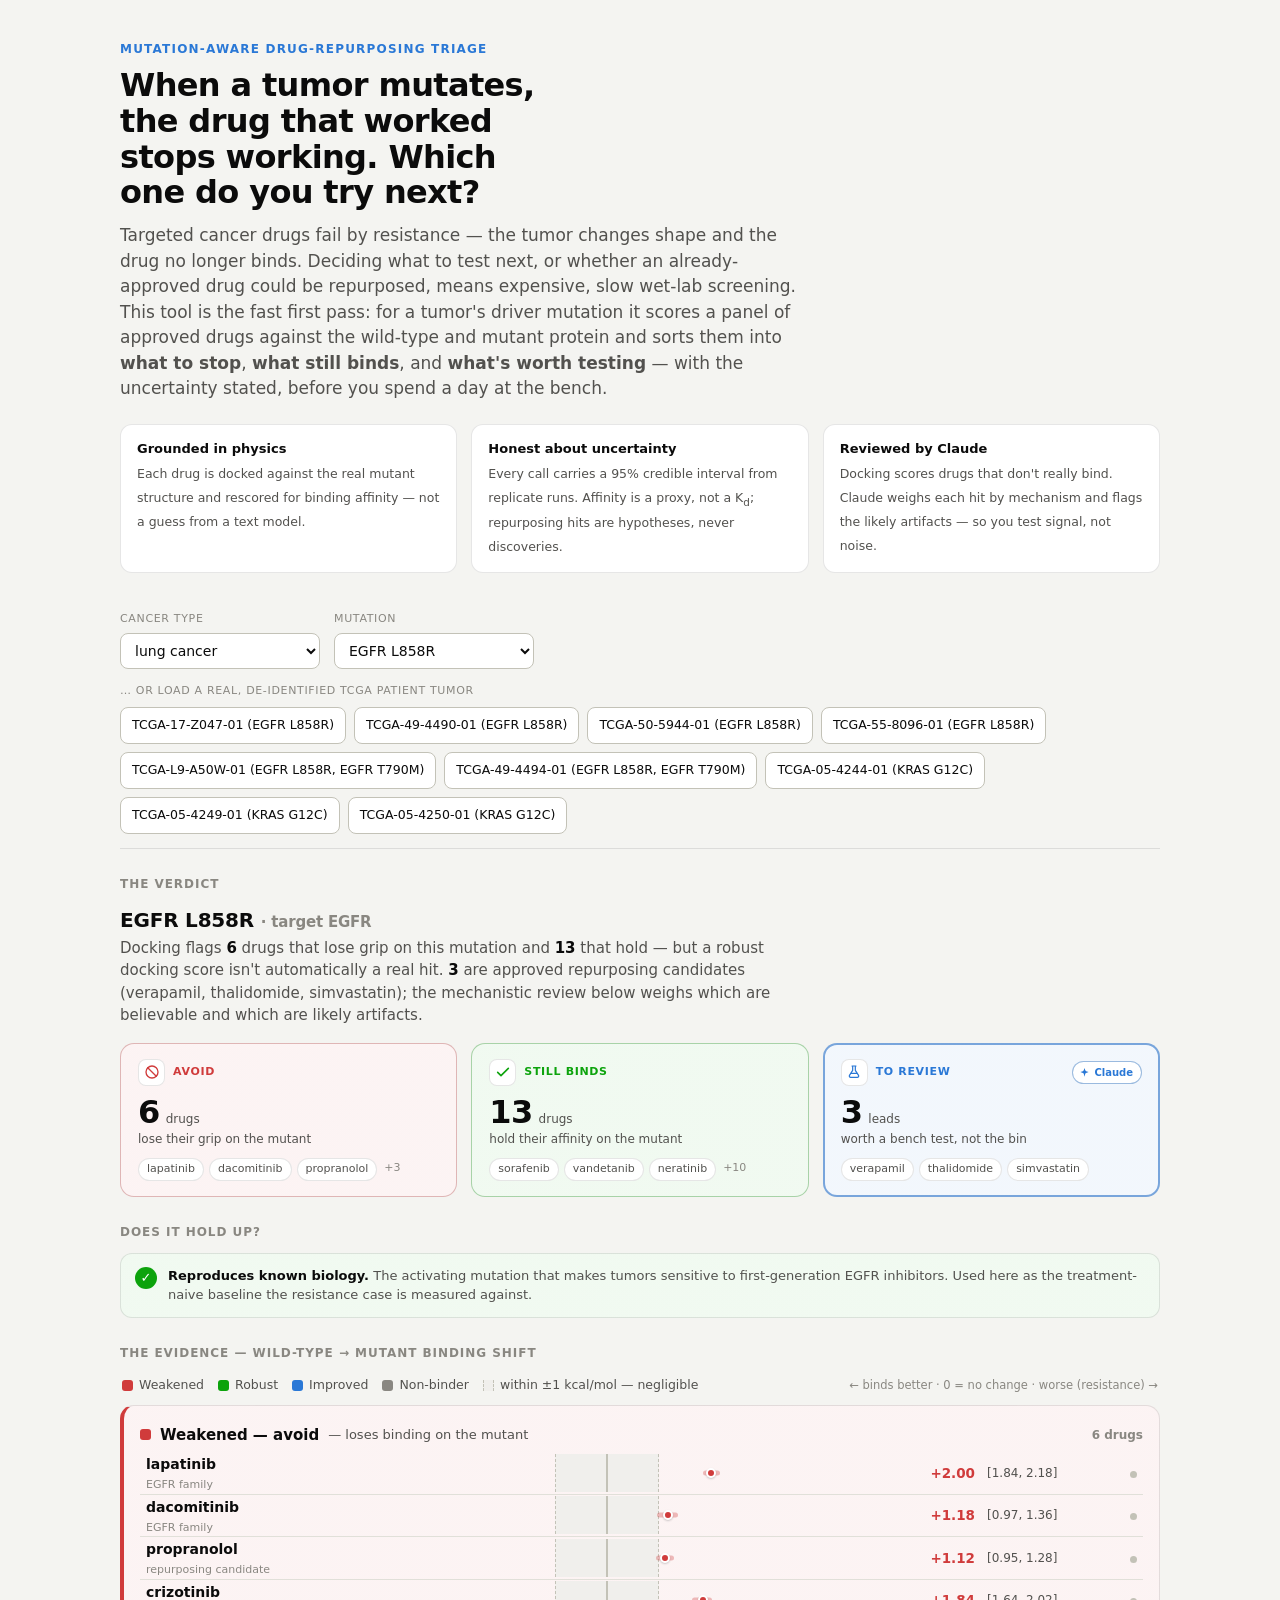
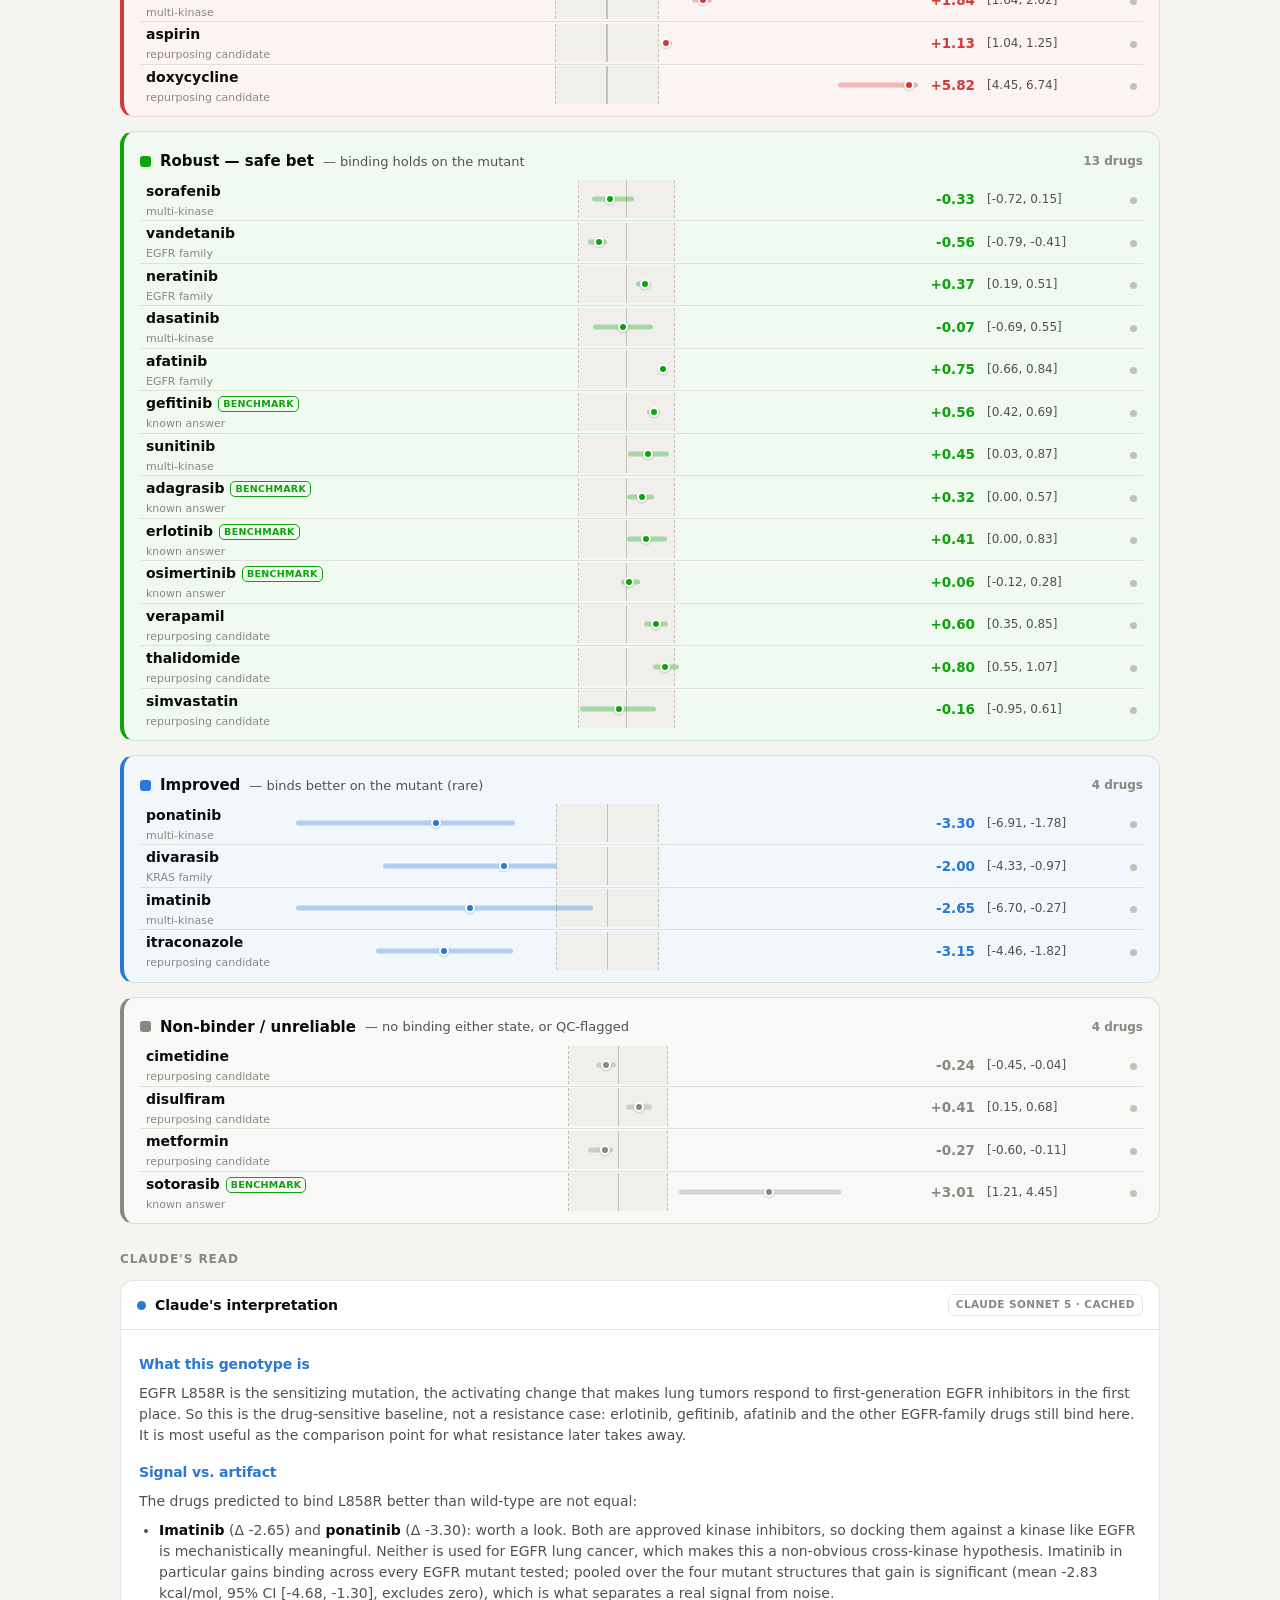
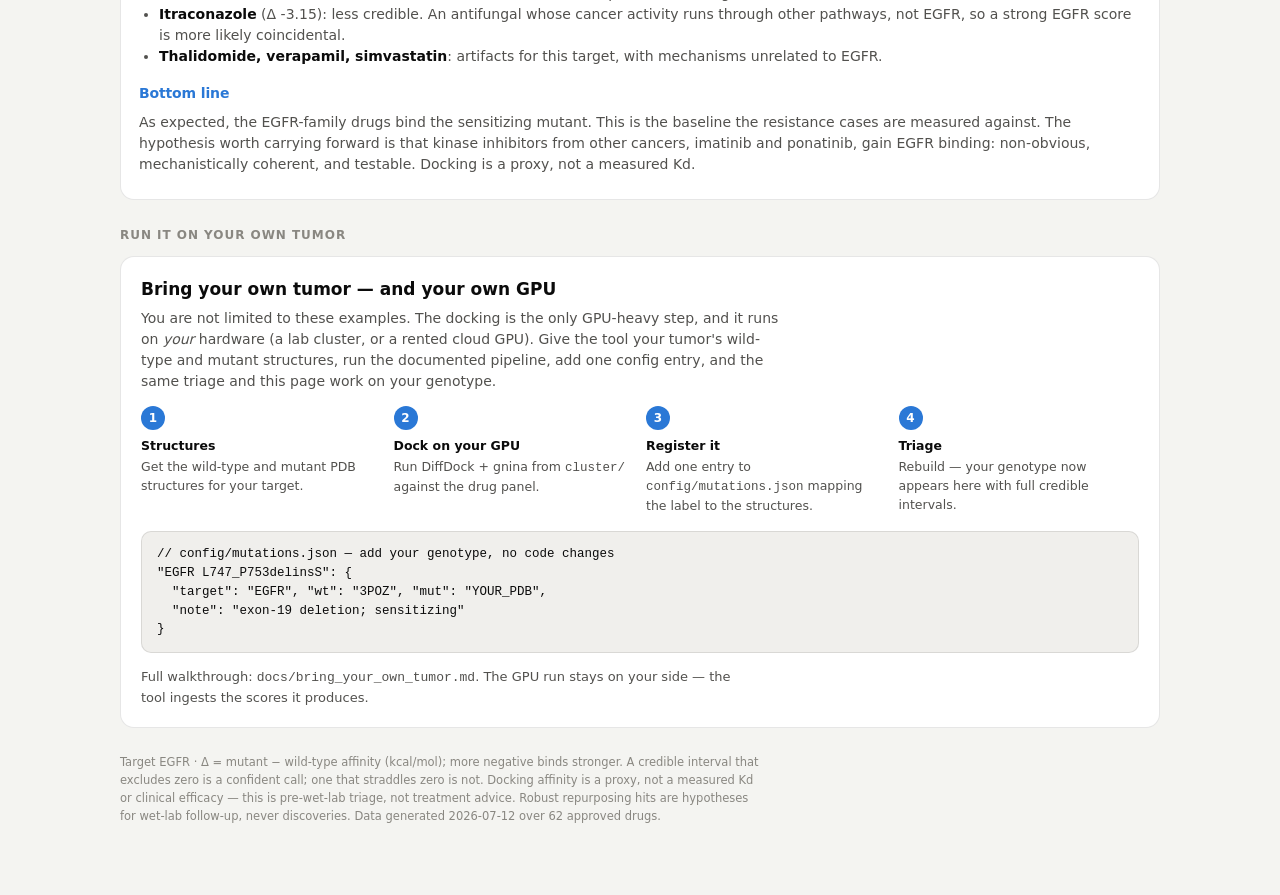
==== commit 8152843a: "Add pooled-CI imatinib lead, 300-drug approved-library screen, and /healthz - Reframe the imatinib l" ====
--- a/dashboard/triage_dashboard.html
+++ b/dashboard/triage_dashboard.html
@@ -284,7 +284,7 @@
 <div class="tip" id="tip"></div>
 
 <script>
-const DATA = {"generated": "2026-07-12", "thresholds": {"bind_kcal": -6.0, "delta_meaningful": 1.0}, "domain": [-6.0, 6.0], "cancer_types": {"lung cancer": ["EGFR L858R", "EGFR T790M", "EGFR L858R+T790M", "KRAS G12C", "EGFR C797S"], "colorectal cancer": ["KRAS G12C"]}, "mutations": {"EGFR L858R": {"mutation": "EGFR L858R", "target": "EGFR", "note": null, "drugs": [{"drug": "ponatinib", "category": "multi_kinase", "bucket": "improved", "confidence": "high", "reason": "binds meaningfully and significantly better on the mutant", "affinity_wt": -7.21, "affinity_mut": -10.5, "delta": -3.3, "ci95": [-6.91, -1.78]}, {"drug": "sorafenib", "category": "multi_kinase", "bucket": "robust", "confidence": "high", "reason": "binds the mutant with no meaningful weakening vs wild-type", "affinity_wt": -9.44, "affinity_mut": -9.77, "delta": -0.33, "ci95": [-0.72, 0.15]}, {"drug": "lapatinib", "category": "egfr_family", "bucket": "weakened", "confidence": "high", "reason": "significantly and meaningfully weaker on the mutant, though still above threshold", "affinity_wt": -10.7, "affinity_mut": -8.7, "delta": 2.0, "ci95": [1.84, 2.18]}, {"drug": "vandetanib", "category": "egfr_family", "bucket": "robust", "confidence": "high", "reason": "binds the mutant with no meaningful weakening vs wild-type", "affinity_wt": -7.92, "affinity_mut": -8.48, "delta": -0.56, "ci95": [-0.79, -0.41]}, {"drug": "divarasib", "category": "kras_family", "bucket": "improved", "confidence": "high", "reason": "binds meaningfully and significantly better on the mutant", "affinity_wt": -6.41, "affinity_mut": -8.41, "delta": -2.0, "ci95": [-4.33, -0.97]}, {"drug": "imatinib", "category": "multi_kinase", "bucket": "improved", "confidence": "high", "reason": "binds meaningfully and significantly better on the mutant", "affinity_wt": -5.67, "affinity_mut": -8.32, "delta": -2.65, "ci95": [-6.7, -0.27]}, {"drug": "neratinib", "category": "egfr_family", "bucket": "robust", "confidence": "high", "reason": "binds the mutant with no meaningful weakening vs wild-type", "affinity_wt": -8.37, "affinity_mut": -8.0, "delta": 0.37, "ci95": [0.19, 0.51]}, {"drug": "itraconazole", "category": "repurposing_candidate", "bucket": "improved", "confidence": "high", "reason": "binds meaningfully and significantly better on the mutant", "affinity_wt": -4.69, "affinity_mut": -7.84, "delta": -3.15, "ci95": [-4.46, -1.82]}, {"drug": "dacomitinib", "category": "egfr_family", "bucket": "weakened", "confidence": "high", "reason": "significantly and meaningfully weaker on the mutant, though still above threshold", "affinity_wt": -8.61, "affinity_mut": -7.43, "delta": 1.18, "ci95": [0.97, 1.36]}, {"drug": "dasatinib", "category": "multi_kinase", "bucket": "robust", "confidence": "high", "reason": "binds the mutant with no meaningful weakening vs wild-type", "affinity_wt": -7.27, "affinity_mut": -7.34, "delta": -0.07, "ci95": [-0.69, 0.55]}, {"drug": "afatinib", "category": "egfr_family", "bucket": "robust", "confidence": "high", "reason": "binds the mutant with no meaningful weakening vs wild-type", "affinity_wt": -8.04, "affinity_mut": -7.29, "delta": 0.75, "ci95": [0.66, 0.84]}, {"drug": "gefitinib", "category": "known_answer", "bucket": "robust", "confidence": "high", "reason": "binds the mutant with no meaningful weakening vs wild-type", "affinity_wt": -7.73, "affinity_mut": -7.18, "delta": 0.56, "ci95": [0.42, 0.69]}, {"drug": "sunitinib", "category": "multi_kinase", "bucket": "robust", "confidence": "high", "reason": "binds the mutant with no meaningful weakening vs wild-type", "affinity_wt": -7.56, "affinity_mut": -7.1, "delta": 0.45, "ci95": [0.03, 0.87]}, {"drug": "adagrasib", "category": "known_answer", "bucket": "robust", "confidence": "high", "reason": "binds the mutant with no meaningful weakening vs wild-type", "affinity_wt": -7.15, "affinity_mut": -6.83, "delta": 0.32, "ci95": [0.0, 0.57]}, {"drug": "erlotinib", "category": "known_answer", "bucket": "robust", "confidence": "high", "reason": "binds the mutant with no meaningful weakening vs wild-type", "affinity_wt": -7.09, "affinity_mut": -6.68, "delta": 0.41, "ci95": [0.0, 0.83]}, {"drug": "osimertinib", "category": "known_answer", "bucket": "robust", "confidence": "high", "reason": "binds the mutant with no meaningful weakening vs wild-type", "affinity_wt": -6.67, "affinity_mut": -6.61, "delta": 0.06, "ci95": [-0.12, 0.28]}, {"drug": "verapamil", "category": "repurposing_candidate", "bucket": "robust", "confidence": "high", "reason": "binds the mutant with no meaningful weakening vs wild-type", "affinity_wt": -7.2, "affinity_mut": -6.6, "delta": 0.6, "ci95": [0.35, 0.85]}, {"drug": "propranolol", "category": "repurposing_candidate", "bucket": "weakened", "confidence": "high", "reason": "significantly and meaningfully weaker on the mutant, though still above threshold", "affinity_wt": -7.65, "affinity_mut": -6.53, "delta": 1.12, "ci95": [0.95, 1.28]}, {"drug": "crizotinib", "category": "multi_kinase", "bucket": "weakened", "confidence": "high", "reason": "significantly and meaningfully weaker on the mutant, though still above threshold", "affinity_wt": -8.37, "affinity_mut": -6.52, "delta": 1.84, "ci95": [1.64, 2.02]}, {"drug": "thalidomide", "category": "repurposing_candidate", "bucket": "robust", "confidence": "high", "reason": "binds the mutant with no meaningful weakening vs wild-type", "affinity_wt": -7.21, "affinity_mut": -6.41, "delta": 0.8, "ci95": [0.55, 1.07]}, {"drug": "simvastatin", "category": "repurposing_candidate", "bucket": "robust", "confidence": "high", "reason": "binds the mutant with no meaningful weakening vs wild-type", "affinity_wt": -6.14, "affinity_mut": -6.3, "delta": -0.16, "ci95": [-0.95, 0.61]}, {"drug": "cimetidine", "category": "repurposing_candidate", "bucket": "non-binder", "confidence": "high", "reason": "does not bind either the wild-type or the mutant", "affinity_wt": -5.25, "affinity_mut": -5.49, "delta": -0.24, "ci95": [-0.45, -0.04]}, {"drug": "aspirin", "category": "repurposing_candidate", "bucket": "weakened", "confidence": "high", "reason": "binds the wild-type but drops below the binding threshold on the mutant", "affinity_wt": -6.25, "affinity_mut": -5.12, "delta": 1.13, "ci95": [1.04, 1.25]}, {"drug": "disulfiram", "category": "repurposing_candidate", "bucket": "non-binder", "confidence": "high", "reason": "does not bind either the wild-type or the mutant", "affinity_wt": -4.34, "affinity_mut": -3.93, "delta": 0.41, "ci95": [0.15, 0.68]}, {"drug": "metformin", "category": "repurposing_candidate", "bucket": "non-binder", "confidence": "high", "reason": "does not bind either the wild-type or the mutant", "affinity_wt": -3.52, "affinity_mut": -3.78, "delta": -0.27, "ci95": [-0.6, -0.11]}, {"drug": "sotorasib", "category": "known_answer", "bucket": "non-binder", "confidence": "high", "reason": "does not bind either the wild-type or the mutant", "affinity_wt": -5.86, "affinity_mut": -2.85, "delta": 3.01, "ci95": [1.21, 4.45]}, {"drug": "doxycycline", "category": "repurposing_candidate", "bucket": "weakened", "confidence": "high", "reason": "binds the wild-type but drops below the binding threshold on the mutant", "affinity_wt": -7.67, "affinity_mut": -1.85, "delta": 5.82, "ci95": [4.45, 6.74]}]}, "EGFR T790M": {"mutation": "EGFR T790M", "target": "EGFR", "note": "single T790M; clinically T790M usually co-occurs with L858R -- see 'EGFR L858R+T790M', which is the resistant tumor and gives the reliable read.", "drugs": [{"drug": "imatinib", "category": "multi_kinase", "bucket": "improved", "confidence": "high", "reason": "binds meaningfully and significantly better on the mutant", "affinity_wt": -5.67, "affinity_mut": -9.66, "delta": -3.98, "ci95": [-7.95, -1.59]}, {"drug": "dacomitinib", "category": "egfr_family", "bucket": "robust", "confidence": "high", "reason": "binds the mutant with no meaningful weakening vs wild-type", "affinity_wt": -8.61, "affinity_mut": -9.52, "delta": -0.91, "ci95": [-1.13, -0.72]}, {"drug": "afatinib", "category": "egfr_family", "bucket": "robust", "confidence": "high", "reason": "binds the mutant with no meaningful weakening vs wild-type", "affinity_wt": -8.04, "affinity_mut": -8.96, "delta": -0.92, "ci95": [-1.08, -0.73]}, {"drug": "dasatinib", "category": "multi_kinase", "bucket": "improved", "confidence": "high", "reason": "binds meaningfully and significantly better on the mutant", "affinity_wt": -7.27, "affinity_mut": -8.75, "delta": -1.48, "ci95": [-2.11, -0.89]}, {"drug": "gefitinib", "category": "known_answer", "bucket": "robust", "confidence": "high", "reason": "binds the mutant with no meaningful weakening vs wild-type", "affinity_wt": -7.73, "affinity_mut": -8.69, "delta": -0.96, "ci95": [-1.03, -0.91]}, {"drug": "vandetanib", "category": "egfr_family", "bucket": "robust", "confidence": "high", "reason": "binds the mutant with no meaningful weakening vs wild-type", "affinity_wt": -7.92, "affinity_mut": -8.42, "delta": -0.5, "ci95": [-0.72, -0.35]}, {"drug": "crizotinib", "category": "multi_kinase", "bucket": "robust", "confidence": "high", "reason": "binds the mutant with no meaningful weakening vs wild-type", "affinity_wt": -8.37, "affinity_mut": -8.33, "delta": 0.04, "ci95": [-0.16, 0.28]}, {"drug": "neratinib", "category": "egfr_family", "bucket": "robust", "confidence": "high", "reason": "binds the mutant with no meaningful weakening vs wild-type", "affinity_wt": -8.37, "affinity_mut": -7.81, "delta": 0.56, "ci95": [0.38, 0.79]}, {"drug": "osimertinib", "category": "known_answer", "bucket": "robust", "confidence": "high", "reason": "binds the mutant with no meaningful weakening vs wild-type", "affinity_wt": -6.67, "affinity_mut": -7.66, "delta": -0.99, "ci95": [-1.18, -0.77]}, {"drug": "lapatinib", "category": "egfr_family", "bucket": "weakened", "confidence": "high", "reason": "significantly and meaningfully weaker on the mutant, though still above threshold", "affinity_wt": -10.7, "affinity_mut": -7.64, "delta": 3.06, "ci95": [2.69, 3.45]}, {"drug": "sunitinib", "category": "multi_kinase", "bucket": "robust", "confidence": "high", "reason": "binds the mutant with no meaningful weakening vs wild-type", "affinity_wt": -7.56, "affinity_mut": -7.57, "delta": -0.02, "ci95": [-0.36, 0.34]}, {"drug": "propranolol", "category": "repurposing_candidate", "bucket": "robust", "confidence": "high", "reason": "binds the mutant with no meaningful weakening vs wild-type", "affinity_wt": -7.65, "affinity_mut": -7.04, "delta": 0.61, "ci95": [0.55, 0.66]}, {"drug": "erlotinib", "category": "known_answer", "bucket": "robust", "confidence": "high", "reason": "binds the mutant with no meaningful weakening vs wild-type", "affinity_wt": -7.09, "affinity_mut": -6.95, "delta": 0.14, "ci95": [0.09, 0.2]}, {"drug": "thalidomide", "category": "repurposing_candidate", "bucket": "robust", "confidence": "high", "reason": "binds the mutant with no meaningful weakening vs wild-type", "affinity_wt": -7.21, "affinity_mut": -6.67, "delta": 0.54, "ci95": [0.27, 0.75]}, {"drug": "itraconazole", "category": "repurposing_candidate", "bucket": "improved", "confidence": "high", "reason": "binds meaningfully and significantly better on the mutant", "affinity_wt": -4.69, "affinity_mut": -6.52, "delta": -1.83, "ci95": [-3.14, -0.51]}, {"drug": "divarasib", "category": "kras_family", "bucket": "robust", "confidence": "high", "reason": "binds the mutant with no meaningful weakening vs wild-type", "affinity_wt": -6.41, "affinity_mut": -6.19, "delta": 0.21, "ci95": [-2.09, 1.57]}, {"drug": "aspirin", "category": "repurposing_candidate", "bucket": "weakened", "confidence": "high", "reason": "binds the wild-type but drops below the binding threshold on the mutant", "affinity_wt": -6.25, "affinity_mut": -5.5, "delta": 0.75, "ci95": [0.58, 0.88]}, {"drug": "verapamil", "category": "repurposing_candidate", "bucket": "weakened", "confidence": "high", "reason": "binds the wild-type but drops below the binding threshold on the mutant", "affinity_wt": -7.2, "affinity_mut": -4.91, "delta": 2.28, "ci95": [1.48, 3.12]}, {"drug": "sorafenib", "category": "multi_kinase", "bucket": "weakened", "confidence": "high", "reason": "binds the wild-type but drops below the binding threshold on the mutant", "affinity_wt": -9.44, "affinity_mut": -4.89, "delta": 4.55, "ci95": [3.06, 5.83]}, {"drug": "cimetidine", "category": "repurposing_candidate", "bucket": "non-binder", "confidence": "high", "reason": "does not bind either the wild-type or the mutant", "affinity_wt": -5.25, "affinity_mut": -4.82, "delta": 0.43, "ci95": [0.23, 0.62]}, {"drug": "disulfiram", "category": "repurposing_candidate", "bucket": "non-binder", "confidence": "high", "reason": "does not bind either the wild-type or the mutant", "affinity_wt": -4.34, "affinity_mut": -4.17, "delta": 0.17, "ci95": [-0.05, 0.38]}, {"drug": "metformin", "category": "repurposing_candidate", "bucket": "non-binder", "confidence": "high", "reason": "does not bind either the wild-type or the mutant", "affinity_wt": -3.52, "affinity_mut": -3.68, "delta": -0.16, "ci95": [-0.51, -0.0]}, {"drug": "adagrasib", "category": "known_answer", "bucket": "weakened", "confidence": "high", "reason": "binds the wild-type but drops below the binding threshold on the mutant", "affinity_wt": -7.15, "affinity_mut": -3.53, "delta": 3.62, "ci95": [2.64, 4.31]}, {"drug": "doxycycline", "category": "repurposing_candidate", "bucket": "non-binder", "confidence": "low", "reason": "QC-unreliable pose (positive affinity or large minimization move)", "affinity_wt": -7.67, "affinity_mut": 0.62, "delta": 8.29, "ci95": [7.58, 8.99]}, {"drug": "sotorasib", "category": "known_answer", "bucket": "non-binder", "confidence": "low", "reason": "QC-unreliable pose (positive affinity or large minimization move)", "affinity_wt": -5.86, "affinity_mut": 0.73, "delta": 6.59, "ci95": [4.16, 8.2]}, {"drug": "simvastatin", "category": "repurposing_candidate", "bucket": "non-binder", "confidence": "low", "reason": "QC-unreliable pose (positive affinity or large minimization move)", "affinity_wt": -6.14, "affinity_mut": 1.74, "delta": 7.88, "ci95": [5.77, 9.72]}, {"drug": "ponatinib", "category": "multi_kinase", "bucket": "non-binder", "confidence": "low", "reason": "QC-unreliable pose (positive affinity or large minimization move)", "affinity_wt": -7.21, "affinity_mut": 8.12, "delta": 15.32, "ci95": [7.67, 21.43]}]}, "EGFR L858R+T790M": {"mutation": "EGFR L858R+T790M", "target": "EGFR", "note": "the clinically relevant acquired-resistance tumor.", "drugs": [{"drug": "imatinib", "category": "multi_kinase", "bucket": "robust", "confidence": "medium", "reason": "binds the mutant with no meaningful weakening vs wild-type", "affinity_wt": -5.67, "affinity_mut": -7.96, "delta": -2.29, "ci95": [-6.39, 0.35]}, {"drug": "sunitinib", "category": "multi_kinase", "bucket": "robust", "confidence": "high", "reason": "binds the mutant with no meaningful weakening vs wild-type", "affinity_wt": -7.56, "affinity_mut": -7.61, "delta": -0.05, "ci95": [-0.35, 0.3]}, {"drug": "propranolol", "category": "repurposing_candidate", "bucket": "robust", "confidence": "high", "reason": "binds the mutant with no meaningful weakening vs wild-type", "affinity_wt": -7.65, "affinity_mut": -7.12, "delta": 0.53, "ci95": [0.37, 0.72]}, {"drug": "thalidomide", "category": "repurposing_candidate", "bucket": "robust", "confidence": "high", "reason": "binds the mutant with no meaningful weakening vs wild-type", "affinity_wt": -7.21, "affinity_mut": -7.09, "delta": 0.13, "ci95": [-0.01, 0.28]}, {"drug": "simvastatin", "category": "repurposing_candidate", "bucket": "robust", "confidence": "high", "reason": "binds the mutant with no meaningful weakening vs wild-type", "affinity_wt": -6.14, "affinity_mut": -6.93, "delta": -0.79, "ci95": [-1.32, -0.22]}, {"drug": "adagrasib", "category": "known_answer", "bucket": "robust", "confidence": "high", "reason": "binds the mutant with no meaningful weakening vs wild-type", "affinity_wt": -7.15, "affinity_mut": -6.87, "delta": 0.28, "ci95": [-0.53, 1.26]}, {"drug": "afatinib", "category": "egfr_family", "bucket": "weakened", "confidence": "high", "reason": "significantly and meaningfully weaker on the mutant, though still above threshold", "affinity_wt": -8.04, "affinity_mut": -6.69, "delta": 1.35, "ci95": [1.27, 1.46]}, {"drug": "dacomitinib", "category": "egfr_family", "bucket": "weakened", "confidence": "high", "reason": "significantly and meaningfully weaker on the mutant, though still above threshold", "affinity_wt": -8.61, "affinity_mut": -6.66, "delta": 1.94, "ci95": [1.79, 2.03]}, {"drug": "osimertinib", "category": "known_answer", "bucket": "robust", "confidence": "high", "reason": "binds the mutant with no meaningful weakening vs wild-type", "affinity_wt": -6.67, "affinity_mut": -6.65, "delta": 0.02, "ci95": [-0.33, 0.34]}, {"drug": "gefitinib", "category": "known_answer", "bucket": "weakened", "confidence": "high", "reason": "significantly and meaningfully weaker on the mutant, though still above threshold", "affinity_wt": -7.73, "affinity_mut": -6.53, "delta": 1.2, "ci95": [0.93, 1.46]}, {"drug": "doxycycline", "category": "repurposing_candidate", "bucket": "weakened", "confidence": "high", "reason": "significantly and meaningfully weaker on the mutant, though still above threshold", "affinity_wt": -7.67, "affinity_mut": -6.33, "delta": 1.34, "ci95": [0.29, 2.61]}, {"drug": "aspirin", "category": "repurposing_candidate", "bucket": "weakened", "confidence": "high", "reason": "binds the wild-type but drops below the binding threshold on the mutant", "affinity_wt": -6.25, "affinity_mut": -5.85, "delta": 0.4, "ci95": [0.2, 0.55]}, {"drug": "vandetanib", "category": "egfr_family", "bucket": "weakened", "confidence": "high", "reason": "binds the wild-type but drops below the binding threshold on the mutant", "affinity_wt": -7.92, "affinity_mut": -5.48, "delta": 2.44, "ci95": [1.55, 3.87]}, {"drug": "crizotinib", "category": "multi_kinase", "bucket": "weakened", "confidence": "high", "reason": "binds the wild-type but drops below the binding threshold on the mutant", "affinity_wt": -8.37, "affinity_mut": -5.34, "delta": 3.03, "ci95": [2.72, 3.25]}, {"drug": "erlotinib", "category": "known_answer", "bucket": "weakened", "confidence": "high", "reason": "binds the wild-type but drops below the binding threshold on the mutant", "affinity_wt": -7.09, "affinity_mut": -5.22, "delta": 1.87, "ci95": [1.81, 1.93]}, {"drug": "sotorasib", "category": "known_answer", "bucket": "non-binder", "confidence": "high", "reason": "does not bind either the wild-type or the mutant", "affinity_wt": -5.86, "affinity_mut": -4.98, "delta": 0.88, "ci95": [-0.6, 1.88]}, {"drug": "cimetidine", "category": "repurposing_candidate", "bucket": "non-binder", "confidence": "high", "reason": "does not bind either the wild-type or the mutant", "affinity_wt": -5.25, "affinity_mut": -4.74, "delta": 0.51, "ci95": [0.37, 0.66]}, {"drug": "dasatinib", "category": "multi_kinase", "bucket": "weakened", "confidence": "high", "reason": "binds the wild-type but drops below the binding threshold on the mutant", "affinity_wt": -7.27, "affinity_mut": -4.57, "delta": 2.7, "ci95": [1.28, 4.7]}, {"drug": "disulfiram", "category": "repurposing_candidate", "bucket": "non-binder", "confidence": "high", "reason": "does not bind either the wild-type or the mutant", "affinity_wt": -4.34, "affinity_mut": -4.11, "delta": 0.23, "ci95": [-0.02, 0.54]}, {"drug": "metformin", "category": "repurposing_candidate", "bucket": "non-binder", "confidence": "high", "reason": "does not bind either the wild-type or the mutant", "affinity_wt": -3.52, "affinity_mut": -4.01, "delta": -0.49, "ci95": [-0.83, -0.31]}, {"drug": "divarasib", "category": "kras_family", "bucket": "weakened", "confidence": "high", "reason": "binds the wild-type but drops below the binding threshold on the mutant", "affinity_wt": -6.41, "affinity_mut": -3.61, "delta": 2.8, "ci95": [0.2, 4.59]}, {"drug": "verapamil", "category": "repurposing_candidate", "bucket": "weakened", "confidence": "high", "reason": "binds the wild-type but drops below the binding threshold on the mutant", "affinity_wt": -7.2, "affinity_mut": -3.34, "delta": 3.85, "ci95": [2.21, 6.13]}, {"drug": "ponatinib", "category": "multi_kinase", "bucket": "weakened", "confidence": "high", "reason": "binds the wild-type but drops below the binding threshold on the mutant", "affinity_wt": -7.21, "affinity_mut": -0.03, "delta": 7.18, "ci95": [2.11, 11.44]}, {"drug": "lapatinib", "category": "egfr_family", "bucket": "non-binder", "confidence": "low", "reason": "QC-unreliable pose (positive affinity or large minimization move)", "affinity_wt": -10.7, "affinity_mut": 0.23, "delta": 10.93, "ci95": [10.74, 11.11]}, {"drug": "sorafenib", "category": "multi_kinase", "bucket": "non-binder", "confidence": "low", "reason": "QC-unreliable pose (positive affinity or large minimization move)", "affinity_wt": -9.44, "affinity_mut": 0.92, "delta": 10.37, "ci95": [9.9, 10.89]}, {"drug": "neratinib", "category": "egfr_family", "bucket": "non-binder", "confidence": "low", "reason": "QC-unreliable pose (positive affinity or large minimization move)", "affinity_wt": -8.37, "affinity_mut": 1.27, "delta": 9.64, "ci95": [7.73, 10.49]}, {"drug": "itraconazole", "category": "repurposing_candidate", "bucket": "non-binder", "confidence": "low", "reason": "QC-unreliable pose (positive affinity or large minimization move)", "affinity_wt": -4.69, "affinity_mut": 3.07, "delta": 7.76, "ci95": [6.54, 8.95]}]}, "KRAS G12C": {"mutation": "KRAS G12C", "target": "KRAS", "note": "apo (closed) pocket; non-covalent docking does not capture the covalent Cys12 selectivity that defines G12C drugs -- read with care.", "drugs": [{"drug": "doxycycline", "category": "repurposing_candidate", "bucket": "robust", "confidence": "high", "reason": "binds the mutant with no meaningful weakening vs wild-type", "affinity_wt": -7.76, "affinity_mut": -7.39, "delta": 0.37, "ci95": [0.16, 0.49]}, {"drug": "vandetanib", "category": "egfr_family", "bucket": "robust", "confidence": "high", "reason": "binds the mutant with no meaningful weakening vs wild-type", "affinity_wt": -6.2, "affinity_mut": -6.31, "delta": -0.12, "ci95": [-0.65, 0.4]}, {"drug": "ponatinib", "category": "multi_kinase", "bucket": "weakened", "confidence": "high", "reason": "significantly and meaningfully weaker on the mutant, though still above threshold", "affinity_wt": -7.86, "affinity_mut": -6.23, "delta": 1.63, "ci95": [0.83, 2.28]}, {"drug": "sotorasib", "category": "known_answer", "bucket": "robust", "confidence": "high", "reason": "binds the mutant with no meaningful weakening vs wild-type", "affinity_wt": -6.76, "affinity_mut": -6.23, "delta": 0.53, "ci95": [0.03, 1.11]}, {"drug": "imatinib", "category": "multi_kinase", "bucket": "weakened", "confidence": "high", "reason": "significantly and meaningfully weaker on the mutant, though still above threshold", "affinity_wt": -7.16, "affinity_mut": -6.12, "delta": 1.04, "ci95": [0.51, 1.65]}, {"drug": "dacomitinib", "category": "egfr_family", "bucket": "non-binder", "confidence": "high", "reason": "does not bind either the wild-type or the mutant", "affinity_wt": -5.7, "affinity_mut": -5.77, "delta": -0.07, "ci95": [-1.57, 0.75]}, {"drug": "simvastatin", "category": "repurposing_candidate", "bucket": "weakened", "confidence": "low", "reason": "binds the wild-type but drops below the binding threshold on the mutant", "affinity_wt": -6.14, "affinity_mut": -5.69, "delta": 0.45, "ci95": [-0.03, 1.01]}, {"drug": "itraconazole", "category": "repurposing_candidate", "bucket": "weakened", "confidence": "high", "reason": "binds the wild-type but drops below the binding threshold on the mutant", "affinity_wt": -6.24, "affinity_mut": -5.68, "delta": 0.56, "ci95": [0.17, 0.96]}, {"drug": "sunitinib", "category": "multi_kinase", "bucket": "weakened", "confidence": "high", "reason": "binds the wild-type but drops below the binding threshold on the mutant", "affinity_wt": -6.76, "affinity_mut": -5.57, "delta": 1.2, "ci95": [0.74, 1.57]}, {"drug": "afatinib", "category": "egfr_family", "bucket": "weakened", "confidence": "high", "reason": "binds the wild-type but drops below the binding threshold on the mutant", "affinity_wt": -6.04, "affinity_mut": -5.47, "delta": 0.56, "ci95": [0.27, 0.85]}, {"drug": "lapatinib", "category": "egfr_family", "bucket": "weakened", "confidence": "low", "reason": "binds the wild-type but drops below the binding threshold on the mutant", "affinity_wt": -6.16, "affinity_mut": -5.32, "delta": 0.84, "ci95": [-0.17, 2.26]}, {"drug": "propranolol", "category": "repurposing_candidate", "bucket": "non-binder", "confidence": "high", "reason": "does not bind either the wild-type or the mutant", "affinity_wt": -5.41, "affinity_mut": -5.29, "delta": 0.12, "ci95": [-0.06, 0.32]}, {"drug": "thalidomide", "category": "repurposing_candidate", "bucket": "weakened", "confidence": "high", "reason": "binds the wild-type but drops below the binding threshold on the mutant", "affinity_wt": -6.27, "affinity_mut": -5.29, "delta": 0.98, "ci95": [0.73, 1.24]}, {"drug": "neratinib", "category": "egfr_family", "bucket": "non-binder", "confidence": "high", "reason": "does not bind either the wild-type or the mutant", "affinity_wt": -5.1, "affinity_mut": -5.27, "delta": -0.17, "ci95": [-0.6, 0.19]}, {"drug": "crizotinib", "category": "multi_kinase", "bucket": "non-binder", "confidence": "high", "reason": "does not bind either the wild-type or the mutant", "affinity_wt": -5.39, "affinity_mut": -5.24, "delta": 0.15, "ci95": [-0.42, 0.72]}, {"drug": "gefitinib", "category": "known_answer", "bucket": "non-binder", "confidence": "high", "reason": "does not bind either the wild-type or the mutant", "affinity_wt": -5.89, "affinity_mut": -5.13, "delta": 0.77, "ci95": [0.46, 1.0]}, {"drug": "dasatinib", "category": "multi_kinase", "bucket": "non-binder", "confidence": "high", "reason": "does not bind either the wild-type or the mutant", "affinity_wt": -5.53, "affinity_mut": -4.91, "delta": 0.62, "ci95": [0.15, 1.29]}, {"drug": "adagrasib", "category": "known_answer", "bucket": "weakened", "confidence": "high", "reason": "binds the wild-type but drops below the binding threshold on the mutant", "affinity_wt": -7.01, "affinity_mut": -4.83, "delta": 2.18, "ci95": [1.41, 2.82]}, {"drug": "aspirin", "category": "repurposing_candidate", "bucket": "non-binder", "confidence": "high", "reason": "does not bind either the wild-type or the mutant", "affinity_wt": -5.41, "affinity_mut": -4.83, "delta": 0.57, "ci95": [0.46, 0.67]}, {"drug": "sorafenib", "category": "multi_kinase", "bucket": "weakened", "confidence": "high", "reason": "binds the wild-type but drops below the binding threshold on the mutant", "affinity_wt": -6.41, "affinity_mut": -4.82, "delta": 1.59, "ci95": [0.17, 4.47]}, {"drug": "osimertinib", "category": "known_answer", "bucket": "non-binder", "confidence": "high", "reason": "does not bind either the wild-type or the mutant", "affinity_wt": -5.11, "affinity_mut": -4.78, "delta": 0.32, "ci95": [0.08, 0.61]}, {"drug": "cimetidine", "category": "repurposing_candidate", "bucket": "non-binder", "confidence": "high", "reason": "does not bind either the wild-type or the mutant", "affinity_wt": -4.57, "affinity_mut": -4.72, "delta": -0.16, "ci95": [-0.38, 0.06]}, {"drug": "divarasib", "category": "kras_family", "bucket": "weakened", "confidence": "high", "reason": "binds the wild-type but drops below the binding threshold on the mutant", "affinity_wt": -6.75, "affinity_mut": -4.47, "delta": 2.27, "ci95": [1.65, 2.93]}, {"drug": "erlotinib", "category": "known_answer", "bucket": "non-binder", "confidence": "high", "reason": "does not bind either the wild-type or the mutant", "affinity_wt": -5.45, "affinity_mut": -4.46, "delta": 0.99, "ci95": [0.72, 1.24]}, {"drug": "verapamil", "category": "repurposing_candidate", "bucket": "non-binder", "confidence": "high", "reason": "does not bind either the wild-type or the mutant", "affinity_wt": -4.25, "affinity_mut": -4.28, "delta": -0.04, "ci95": [-0.82, 0.71]}, {"drug": "metformin", "category": "repurposing_candidate", "bucket": "non-binder", "confidence": "high", "reason": "does not bind either the wild-type or the mutant", "affinity_wt": -3.82, "affinity_mut": -4.11, "delta": -0.29, "ci95": [-0.53, -0.08]}, {"drug": "disulfiram", "category": "repurposing_candidate", "bucket": "non-binder", "confidence": "high", "reason": "does not bind either the wild-type or the mutant", "affinity_wt": -3.42, "affinity_mut": -3.26, "delta": 0.16, "ci95": [-0.08, 0.37]}]}, "KRAS G12C (drug-bound pocket)": {"mutation": "KRAS G12C (drug-bound pocket)", "target": "KRAS", "note": "switch-II pocket already opened by sotorasib; other drugs docked into this induced conformation are often unreliable.", "drugs": [{"drug": "divarasib", "category": "kras_family", "bucket": "improved", "confidence": "high", "reason": "binds meaningfully and significantly better on the mutant", "affinity_wt": -6.75, "affinity_mut": -8.85, "delta": -2.1, "ci95": [-2.42, -1.78]}, {"drug": "adagrasib", "category": "known_answer", "bucket": "robust", "confidence": "high", "reason": "binds the mutant with no meaningful weakening vs wild-type", "affinity_wt": -7.01, "affinity_mut": -6.56, "delta": 0.46, "ci95": [-0.3, 1.25]}, {"drug": "afatinib", "category": "egfr_family", "bucket": "robust", "confidence": "high", "reason": "binds the mutant with no meaningful weakening vs wild-type", "affinity_wt": -6.04, "affinity_mut": -6.48, "delta": -0.44, "ci95": [-0.89, 0.01]}, {"drug": "lapatinib", "category": "egfr_family", "bucket": "non-binder", "confidence": "low", "reason": "QC-unreliable pose (positive affinity or large minimization move)", "affinity_wt": -6.16, "affinity_mut": -6.16, "delta": 0.0, "ci95": [-0.84, 0.96]}, {"drug": "dacomitinib", "category": "egfr_family", "bucket": "robust", "confidence": "medium", "reason": "binds the mutant with no meaningful weakening vs wild-type", "affinity_wt": -5.7, "affinity_mut": -6.0, "delta": -0.3, "ci95": [-1.88, 0.51]}, {"drug": "sotorasib", "category": "known_answer", "bucket": "weakened", "confidence": "low", "reason": "binds the wild-type but drops below the binding threshold on the mutant", "affinity_wt": -6.76, "affinity_mut": -5.81, "delta": 0.95, "ci95": [-0.44, 3.73]}, {"drug": "gefitinib", "category": "known_answer", "bucket": "non-binder", "confidence": "high", "reason": "does not bind either the wild-type or the mutant", "affinity_wt": -5.89, "affinity_mut": -5.38, "delta": 0.51, "ci95": [-0.59, 2.4]}, {"drug": "vandetanib", "category": "egfr_family", "bucket": "weakened", "confidence": "high", "reason": "binds the wild-type but drops below the binding threshold on the mutant", "affinity_wt": -6.2, "affinity_mut": -5.22, "delta": 0.97, "ci95": [0.18, 1.85]}, {"drug": "erlotinib", "category": "known_answer", "bucket": "non-binder", "confidence": "high", "reason": "does not bind either the wild-type or the mutant", "affinity_wt": -5.45, "affinity_mut": -4.97, "delta": 0.48, "ci95": [-0.76, 2.66]}, {"drug": "neratinib", "category": "egfr_family", "bucket": "non-binder", "confidence": "low", "reason": "QC-unreliable pose (positive affinity or large minimization move)", "affinity_wt": -5.1, "affinity_mut": -4.83, "delta": 0.27, "ci95": [-0.38, 1.0]}, {"drug": "thalidomide", "category": "repurposing_candidate", "bucket": "weakened", "confidence": "high", "reason": "binds the wild-type but drops below the binding threshold on the mutant", "affinity_wt": -6.27, "affinity_mut": -4.4, "delta": 1.87, "ci95": [1.56, 2.23]}, {"drug": "propranolol", "category": "repurposing_candidate", "bucket": "non-binder", "confidence": "low", "reason": "QC-unreliable pose (positive affinity or large minimization move)", "affinity_wt": -5.41, "affinity_mut": -3.44, "delta": 1.96, "ci95": [1.37, 2.79]}, {"drug": "aspirin", "category": "repurposing_candidate", "bucket": "non-binder", "confidence": "low", "reason": "QC-unreliable pose (positive affinity or large minimization move)", "affinity_wt": -5.41, "affinity_mut": -2.98, "delta": 2.43, "ci95": [2.11, 2.71]}, {"drug": "simvastatin", "category": "repurposing_candidate", "bucket": "weakened", "confidence": "high", "reason": "binds the wild-type but drops below the binding threshold on the mutant", "affinity_wt": -6.14, "affinity_mut": -2.91, "delta": 3.23, "ci95": [0.91, 7.29]}, {"drug": "disulfiram", "category": "repurposing_candidate", "bucket": "non-binder", "confidence": "high", "reason": "does not bind either the wild-type or the mutant", "affinity_wt": -3.42, "affinity_mut": -2.05, "delta": 1.38, "ci95": [1.04, 1.77]}, {"drug": "metformin", "category": "repurposing_candidate", "bucket": "non-binder", "confidence": "low", "reason": "QC-unreliable pose (positive affinity or large minimization move)", "affinity_wt": -3.82, "affinity_mut": -1.94, "delta": 1.88, "ci95": [1.51, 2.29]}, {"drug": "imatinib", "category": "multi_kinase", "bucket": "non-binder", "confidence": "low", "reason": "QC-unreliable pose (positive affinity or large minimization move)", "affinity_wt": -7.16, "affinity_mut": -1.77, "delta": 5.39, "ci95": [2.27, 8.71]}, {"drug": "dasatinib", "category": "multi_kinase", "bucket": "non-binder", "confidence": "low", "reason": "QC-unreliable pose (positive affinity or large minimization move)", "affinity_wt": -5.53, "affinity_mut": -1.71, "delta": 3.82, "ci95": [1.41, 8.48]}, {"drug": "osimertinib", "category": "known_answer", "bucket": "non-binder", "confidence": "low", "reason": "QC-unreliable pose (positive affinity or large minimization move)", "affinity_wt": -5.11, "affinity_mut": -1.4, "delta": 3.71, "ci95": [0.56, 10.24]}, {"drug": "crizotinib", "category": "multi_kinase", "bucket": "non-binder", "confidence": "low", "reason": "QC-unreliable pose (positive affinity or large minimization move)", "affinity_wt": -5.39, "affinity_mut": -0.61, "delta": 4.78, "ci95": [1.54, 10.5]}, {"drug": "verapamil", "category": "repurposing_candidate", "bucket": "non-binder", "confidence": "low", "reason": "QC-unreliable pose (positive affinity or large minimization move)", "affinity_wt": -4.25, "affinity_mut": 0.89, "delta": 5.14, "ci95": [-0.09, 15.92]}, {"drug": "doxycycline", "category": "repurposing_candidate", "bucket": "non-binder", "confidence": "low", "reason": "QC-unreliable pose (positive affinity or large minimization move)", "affinity_wt": -7.76, "affinity_mut": 1.6, "delta": 9.36, "ci95": [0.38, 31.05]}, {"drug": "cimetidine", "category": "repurposing_candidate", "bucket": "non-binder", "confidence": "low", "reason": "QC-unreliable pose (positive affinity or large minimization move)", "affinity_wt": -4.57, "affinity_mut": 2.15, "delta": 6.71, "ci95": [2.46, 12.67]}, {"drug": "sunitinib", "category": "multi_kinase", "bucket": "non-binder", "confidence": "low", "reason": "QC-unreliable pose (positive affinity or large minimization move)", "affinity_wt": -6.76, "affinity_mut": 4.77, "delta": 11.53, "ci95": [4.87, 21.42]}, {"drug": "itraconazole", "category": "repurposing_candidate", "bucket": "non-binder", "confidence": "low", "reason": "QC-unreliable pose (positive affinity or large minimization move)", "affinity_wt": -6.24, "affinity_mut": 7.57, "delta": 13.81, "ci95": [6.93, 23.06]}, {"drug": "ponatinib", "category": "multi_kinase", "bucket": "non-binder", "confidence": "low", "reason": "QC-unreliable pose (positive affinity or large minimization move)", "affinity_wt": -7.86, "affinity_mut": 11.24, "delta": 19.1, "ci95": [12.36, 25.25]}, {"drug": "sorafenib", "category": "multi_kinase", "bucket": "non-binder", "confidence": "low", "reason": "QC-unreliable pose (positive affinity or large minimization move)", "affinity_wt": -6.41, "affinity_mut": 20.62, "delta": 27.04, "ci95": [15.35, 41.74]}]}, "EGFR C797S": {"mutation": "EGFR C797S", "target": "EGFR", "note": "acquired resistance to osimertinib. Osimertinib binds Cys797 COVALENTLY, so non-covalent docking cannot capture the resistance this mutation causes -- read osimertinib here with the same caveat as KRAS G12C. Modeled structure (side-chain swap); lower confidence than a crystal.", "drugs": [{"drug": "lapatinib", "category": "egfr_family", "bucket": "robust", "confidence": "high", "reason": "binds the mutant with no meaningful weakening vs wild-type", "affinity_wt": -10.7, "affinity_mut": -11.13, "delta": -0.43, "ci95": [-0.53, -0.35]}, {"drug": "dacomitinib", "category": "egfr_family", "bucket": "robust", "confidence": "high", "reason": "binds the mutant with no meaningful weakening vs wild-type", "affinity_wt": -8.61, "affinity_mut": -8.51, "delta": 0.1, "ci95": [-0.19, 0.38]}, {"drug": "crizotinib", "category": "multi_kinase", "bucket": "robust", "confidence": "high", "reason": "binds the mutant with no meaningful weakening vs wild-type", "affinity_wt": -8.37, "affinity_mut": -8.46, "delta": -0.09, "ci95": [-0.27, 0.1]}, {"drug": "sorafenib", "category": "multi_kinase", "bucket": "weakened", "confidence": "high", "reason": "significantly and meaningfully weaker on the mutant, though still above threshold", "affinity_wt": -9.44, "affinity_mut": -8.18, "delta": 1.26, "ci95": [0.1, 2.71]}, {"drug": "imatinib", "category": "multi_kinase", "bucket": "robust", "confidence": "medium", "reason": "binds the mutant with no meaningful weakening vs wild-type", "affinity_wt": -5.67, "affinity_mut": -8.06, "delta": -2.39, "ci95": [-6.49, 0.52]}, {"drug": "afatinib", "category": "egfr_family", "bucket": "robust", "confidence": "high", "reason": "binds the mutant with no meaningful weakening vs wild-type", "affinity_wt": -8.04, "affinity_mut": -7.99, "delta": 0.05, "ci95": [-0.07, 0.16]}, {"drug": "gefitinib", "category": "known_answer", "bucket": "robust", "confidence": "high", "reason": "binds the mutant with no meaningful weakening vs wild-type", "affinity_wt": -7.73, "affinity_mut": -7.83, "delta": -0.09, "ci95": [-0.31, 0.08]}, {"drug": "divarasib", "category": "kras_family", "bucket": "robust", "confidence": "high", "reason": "binds the mutant with no meaningful weakening vs wild-type", "affinity_wt": -6.41, "affinity_mut": -7.76, "delta": -1.35, "ci95": [-3.81, 0.04]}, {"drug": "adagrasib", "category": "known_answer", "bucket": "robust", "confidence": "high", "reason": "binds the mutant with no meaningful weakening vs wild-type", "affinity_wt": -7.15, "affinity_mut": -7.69, "delta": -0.54, "ci95": [-0.95, -0.18]}, {"drug": "vandetanib", "category": "egfr_family", "bucket": "robust", "confidence": "high", "reason": "binds the mutant with no meaningful weakening vs wild-type", "affinity_wt": -7.92, "affinity_mut": -7.63, "delta": 0.29, "ci95": [-0.19, 0.78]}, {"drug": "sunitinib", "category": "multi_kinase", "bucket": "robust", "confidence": "high", "reason": "binds the mutant with no meaningful weakening vs wild-type", "affinity_wt": -7.56, "affinity_mut": -7.59, "delta": -0.03, "ci95": [-0.5, 0.42]}, {"drug": "dasatinib", "category": "multi_kinase", "bucket": "robust", "confidence": "high", "reason": "binds the mutant with no meaningful weakening vs wild-type", "affinity_wt": -7.27, "affinity_mut": -7.51, "delta": -0.24, "ci95": [-0.99, 0.51]}, {"drug": "propranolol", "category": "repurposing_candidate", "bucket": "robust", "confidence": "high", "reason": "binds the mutant with no meaningful weakening vs wild-type", "affinity_wt": -7.65, "affinity_mut": -7.5, "delta": 0.15, "ci95": [0.04, 0.31]}, {"drug": "erlotinib", "category": "known_answer", "bucket": "robust", "confidence": "high", "reason": "binds the mutant with no meaningful weakening vs wild-type", "affinity_wt": -7.09, "affinity_mut": -7.14, "delta": -0.05, "ci95": [-0.18, 0.04]}, {"drug": "itraconazole", "category": "repurposing_candidate", "bucket": "improved", "confidence": "high", "reason": "binds meaningfully and significantly better on the mutant", "affinity_wt": -4.69, "affinity_mut": -7.1, "delta": -2.41, "ci95": [-4.13, -0.65]}, {"drug": "osimertinib", "category": "known_answer", "bucket": "robust", "confidence": "high", "reason": "binds the mutant with no meaningful weakening vs wild-type", "affinity_wt": -6.67, "affinity_mut": -7.06, "delta": -0.39, "ci95": [-0.76, -0.08]}, {"drug": "thalidomide", "category": "repurposing_candidate", "bucket": "robust", "confidence": "high", "reason": "binds the mutant with no meaningful weakening vs wild-type", "affinity_wt": -7.21, "affinity_mut": -6.87, "delta": 0.34, "ci95": [0.19, 0.49]}, {"drug": "neratinib", "category": "egfr_family", "bucket": "weakened", "confidence": "high", "reason": "significantly and meaningfully weaker on the mutant, though still above threshold", "affinity_wt": -8.37, "affinity_mut": -6.69, "delta": 1.68, "ci95": [1.46, 1.86]}, {"drug": "verapamil", "category": "repurposing_candidate", "bucket": "robust", "confidence": "high", "reason": "binds the mutant with no meaningful weakening vs wild-type", "affinity_wt": -7.2, "affinity_mut": -6.62, "delta": 0.58, "ci95": [0.23, 1.05]}, {"drug": "aspirin", "category": "repurposing_candidate", "bucket": "robust", "confidence": "high", "reason": "binds the mutant with no meaningful weakening vs wild-type", "affinity_wt": -6.25, "affinity_mut": -6.15, "delta": 0.09, "ci95": [-0.04, 0.27]}, {"drug": "cimetidine", "category": "repurposing_candidate", "bucket": "non-binder", "confidence": "high", "reason": "does not bind either the wild-type or the mutant", "affinity_wt": -5.25, "affinity_mut": -5.42, "delta": -0.17, "ci95": [-0.26, -0.06]}, {"drug": "sotorasib", "category": "known_answer", "bucket": "non-binder", "confidence": "high", "reason": "does not bind either the wild-type or the mutant", "affinity_wt": -5.86, "affinity_mut": -4.99, "delta": 0.87, "ci95": [-0.84, 2.61]}, {"drug": "simvastatin", "category": "repurposing_candidate", "bucket": "weakened", "confidence": "high", "reason": "binds the wild-type but drops below the binding threshold on the mutant", "affinity_wt": -6.14, "affinity_mut": -4.9, "delta": 1.24, "ci95": [0.83, 1.73]}, {"drug": "disulfiram", "category": "repurposing_candidate", "bucket": "non-binder", "confidence": "high", "reason": "does not bind either the wild-type or the mutant", "affinity_wt": -4.34, "affinity_mut": -4.09, "delta": 0.25, "ci95": [0.02, 0.45]}, {"drug": "metformin", "category": "repurposing_candidate", "bucket": "non-binder", "confidence": "high", "reason": "does not bind either the wild-type or the mutant", "affinity_wt": -3.52, "affinity_mut": -3.45, "delta": 0.07, "ci95": [-0.29, 0.36]}, {"drug": "ponatinib", "category": "multi_kinase", "bucket": "weakened", "confidence": "low", "reason": "binds the wild-type but drops below the binding threshold on the mutant", "affinity_wt": -7.21, "affinity_mut": -2.5, "delta": 4.71, "ci95": [-1.22, 11.0]}, {"drug": "doxycycline", "category": "repurposing_candidate", "bucket": "weakened", "confidence": "high", "reason": "binds the wild-type but drops below the binding threshold on the mutant", "affinity_wt": -7.67, "affinity_mut": -0.97, "delta": 6.7, "ci95": [4.95, 8.06]}]}}, "validation": {"EGFR L858R+T790M": "Recovers the acquired-resistance signature: erlotinib and gefitinib lose binding on the double mutant (credible intervals exclude zero), while osimertinib \u2014 the third-generation drug designed to defeat T790M \u2014 holds. This is the known clinical picture, reproduced from docking alone.", "EGFR L858R": "The activating mutation that makes tumors sensitive to first-generation EGFR inhibitors. Used here as the treatment-naive baseline the resistance case is measured against.", "EGFR T790M": "Single-gatekeeper view. Clinically T790M co-occurs with L858R, so the double mutant gives the reliable resistance read \u2014 this single-variant structure is the muddier one.", "KRAS G12C": "Honest limitation on display: non-covalent docking cannot capture the covalent Cys12 bond that defines the G12C drugs, so sotorasib / adagrasib / divarasib numbers are unreliable in both directions. Shown as a caveat, never as a finding."}, "tcga": [{"sample_id": "TCGA-17-Z047-01", "n_mutations": 28, "in_scope_variants": ["EGFR L858R"], "matched_genotypes": ["EGFR L858R"], "primary_genotype": "EGFR L858R", "source": "cBioPortal public API \u2014 TCGA Lung Adenocarcinoma (PanCancer Atlas 2018)"}, {"sample_id": "TCGA-49-4490-01", "n_mutations": 48, "in_scope_variants": ["EGFR L858R"], "matched_genotypes": ["EGFR L858R"], "primary_genotype": "EGFR L858R", "source": "cBioPortal public API \u2014 TCGA Lung Adenocarcinoma (PanCancer Atlas 2018)"}, {"sample_id": "TCGA-50-5944-01", "n_mutations": 54, "in_scope_variants": ["EGFR L858R"], "matched_genotypes": ["EGFR L858R"], "primary_genotype": "EGFR L858R", "source": "cBioPortal public API \u2014 TCGA Lung Adenocarcinoma (PanCancer Atlas 2018)"}, {"sample_id": "TCGA-55-8096-01", "n_mutations": 132, "in_scope_variants": ["EGFR L858R"], "matched_genotypes": ["EGFR L858R"], "primary_genotype": "EGFR L858R", "source": "cBioPortal public API \u2014 TCGA Lung Adenocarcinoma (PanCancer Atlas 2018)"}, {"sample_id": "TCGA-L9-A50W-01", "n_mutations": 31, "in_scope_variants": ["EGFR L858R", "EGFR T790M"], "matched_genotypes": ["EGFR L858R+T790M", "EGFR L858R", "EGFR T790M"], "primary_genotype": "EGFR L858R+T790M", "source": "cBioPortal public API \u2014 TCGA Lung Adenocarcinoma (PanCancer Atlas 2018)"}, {"sample_id": "TCGA-49-4494-01", "n_mutations": 171, "in_scope_variants": ["EGFR L858R", "EGFR T790M"], "matched_genotypes": ["EGFR L858R+T790M", "EGFR L858R", "EGFR T790M"], "primary_genotype": "EGFR L858R+T790M", "source": "cBioPortal public API \u2014 TCGA Lung Adenocarcinoma (PanCancer Atlas 2018)"}, {"sample_id": "TCGA-05-4244-01", "n_mutations": 192, "in_scope_variants": ["KRAS G12C"], "matched_genotypes": ["KRAS G12C"], "primary_genotype": "KRAS G12C", "source": "cBioPortal public API \u2014 TCGA Lung Adenocarcinoma (PanCancer Atlas 2018)"}, {"sample_id": "TCGA-05-4249-01", "n_mutations": 300, "in_scope_variants": ["KRAS G12C"], "matched_genotypes": ["KRAS G12C"], "primary_genotype": "KRAS G12C", "source": "cBioPortal public API \u2014 TCGA Lung Adenocarcinoma (PanCancer Atlas 2018)"}, {"sample_id": "TCGA-05-4250-01", "n_mutations": 312, "in_scope_variants": ["KRAS G12C"], "matched_genotypes": ["KRAS G12C"], "primary_genotype": "KRAS G12C", "source": "cBioPortal public API \u2014 TCGA Lung Adenocarcinoma (PanCancer Atlas 2018)"}], "claude_reads": {"EGFR L858R+T790M": "## What this genotype is\n\nEGFR L858R+T790M is the clinically real acquired-resistance double mutant. L858R first makes the tumor sensitive to EGFR drugs; then T790M appears under treatment and blocks them. It is the genotype the resistance story turns on.\n\n## What to avoid\n\nThe first- and second-generation EGFR drugs lose their grip, with confident intervals: erlotinib (\u0394 +1.87), gefitinib (+1.20), afatinib (+1.35), dacomitinib (+1.94). This is why they fail once T790M appears.\n\n## Signal vs. artifact\n\nDocking flags several drugs as still binding, but a robust score is not the same as a real interaction. Weighing each by mechanism:\n\n- **Osimertinib** (\u0394 +0.02): believe this. It is the third-generation drug engineered against T790M, and the tool independently recovers that it holds. Mechanism and score agree.\n- **Imatinib** (\u0394 -2.29, medium confidence): the credible non-obvious lead, though on this structure alone the interval grazes zero. It is a leukemia (CML) kinase inhibitor predicted to gain binding, and docking a kinase inhibitor against a kinase is legitimate. The strength is not this single number but the consistency: pooling the replicate evidence across all four EGFR mutant structures gives a mean gain of -2.83 kcal/mol with a 95% interval of [-4.68, -1.30] that excludes zero. For contrast, the only other drugs that significantly gain here, simvastatin (-0.79) and metformin (-0.49), shift by less than 1 kcal/mol and have no EGFR-related mechanism. Carry imatinib as a hypothesis worth one assay, not a result.\n- **Simvastatin, propranolol, thalidomide**: likely artifacts. Their mechanisms (a statin, a beta-blocker, an immunomodulator) have nothing to do with EGFR, so the better-binding scores are coincidental.\n\n## Bottom line\n\nThe one mechanistically credible option here is osimertinib, which is what the clinic uses. The eye-catching repurposing candidates do not survive scrutiny. The signal worth remembering is imatinib, cleaner on the single T790M structure. Flagging the artifacts out is the point: it saves the bench work. Docking is a proxy for binding, not a measured Kd or clinical efficacy.", "EGFR T790M": "## What this genotype is\n\nEGFR T790M is the classic gatekeeper resistance mutation. It reshapes the ATP pocket so first-generation EGFR drugs lose their grip. Clinically it almost always co-occurs with L858R, so the double mutant gives the most reliable read and this single-variant structure is the muddier one. But it is where the most interesting repurposing signal appears.\n\n## The one hit that survives scrutiny\n\nMost of the still-binding rows are unremarkable or artifacts. Two stand out for the right reason:\n\n- **Imatinib** (\u0394 -3.98, interval excludes zero) and **dasatinib** (\u0394 -1.48): the credible, non-obvious hit. Both are approved kinase inhibitors for CML, and both are predicted to bind the T790M gatekeeper pocket better than wild-type EGFR. Because they are kinase inhibitors, docking them against EGFR is mechanistically legitimate, unlike a statin or a beta-blocker. Neither is used for EGFR lung cancer, so this is a genuine, testable cross-kinase hypothesis: the altered pocket may fit a different inhibitor scaffold. On this structure imatinib's gain is significant on its own (interval excludes zero), and pooled across the four EGFR mutant structures it stays significant (mean -2.83 kcal/mol, 95% CI [-4.68, -1.30]). The magnitude is uncertain (wide interval); the direction is confident.\n- **Itraconazole** (\u0394 -1.83): improves too, but as an antifungal its mechanism does not involve EGFR, so it is a weaker bet than the kinase inhibitors.\n- **Propranolol, thalidomide**: artifacts, with mechanisms unrelated to EGFR.\n\n## Bottom line\n\nStripped of the coincidences, T790M yields one genuinely interesting lead: imatinib, backed by dasatinib. Leukemia kinase inhibitors predicted to gain binding on the resistant gatekeeper is exactly the kind of non-obvious, mechanistically coherent hypothesis worth a wet-lab test. It is the sort of thing docking plus review can surface that a raw score list would bury among coincidences. Docking is a proxy, and this is a hypothesis, not a result.", "EGFR L858R": "## What this genotype is\n\nEGFR L858R is the sensitizing mutation, the activating change that makes lung tumors respond to first-generation EGFR inhibitors in the first place. So this is the drug-sensitive baseline, not a resistance case: erlotinib, gefitinib, afatinib and the other EGFR-family drugs still bind here. It is most useful as the comparison point for what resistance later takes away.\n\n## Signal vs. artifact\n\nThe drugs predicted to bind L858R better than wild-type are not equal:\n\n- **Imatinib** (\u0394 -2.65) and **ponatinib** (\u0394 -3.30): worth a look. Both are approved kinase inhibitors, so docking them against a kinase like EGFR is mechanistically meaningful. Neither is used for EGFR lung cancer, which makes this a non-obvious cross-kinase hypothesis. Imatinib in particular gains binding across every EGFR mutant tested; pooled over the four mutant structures that gain is significant (mean -2.83 kcal/mol, 95% CI [-4.68, -1.30], excludes zero), which is what separates a real signal from noise.\n- **Itraconazole** (\u0394 -3.15): less credible. An antifungal whose cancer activity runs through other pathways, not EGFR, so a strong EGFR score is more likely coincidental.\n- **Thalidomide, verapamil, simvastatin**: artifacts for this target, with mechanisms unrelated to EGFR.\n\n## Bottom line\n\nAs expected, the EGFR-family drugs bind the sensitizing mutant. This is the baseline the resistance cases are measured against. The hypothesis worth carrying forward is that kinase inhibitors from other cancers, imatinib and ponatinib, gain EGFR binding: non-obvious, mechanistically coherent, and testable. Docking is a proxy, not a measured Kd.", "KRAS G12C": "## What this genotype is\n\nKRAS G12C is a major lung and colorectal driver, and an honest stress test for this tool. The approved G12C drugs (sotorasib, adagrasib, divarasib) work by forming a permanent covalent bond to the mutant cysteine. Non-covalent docking cannot model that bond, so the numbers for those drugs are unreliable in both directions.\n\n## Read with the covalent caveat\n\n- **Sotorasib, adagrasib, divarasib**: do not read these as real signals. A non-covalent score cannot capture the covalent selectivity that makes them work, so the tool is blind to their actual mechanism here. This is a limitation shown honestly, not a finding.\n- **Doxycycline** (\u0394 +0.37): an artifact. An antibiotic whose cancer-adjacent activity is unrelated to the KRAS switch-II pocket.\n- **Vandetanib** (\u0394 -0.12): a kinase inhibitor giving a weak, uninformative score against KRAS.\n\n## Bottom line\n\nThe honest answer here is a null. Because the real G12C drugs act covalently, non-covalent docking has little to say, and nothing in the panel is a credible non-covalent lead. That is worth stating plainly: knowing when the method does not apply is part of using it well. A covalent-docking backend would be the right tool for G12C, which is a documented next step.", "TCGA-L9-A50W-01": "## What this tumor is\n\nTCGA-L9-A50W-01 is a real, de-identified TCGA lung adenocarcinoma sample with 31 somatic mutations. Two fall inside this tool's panel, EGFR L858R and EGFR T790M, and it carries both. That is the classic acquired-resistance genotype: L858R made the tumor sensitive to first-generation EGFR drugs, and T790M is the gatekeeper mutation that appears after treatment and blocks them. So the tool triages it as the double mutant. The other 29 mutations are out of scope: this is a narrow EGFR lens on a more complex tumor.\n\n## What to avoid\n\nThese bind normal EGFR but lose grip on this mutant, and the biology agrees: erlotinib (\u0394 +1.87), gefitinib (+1.20), afatinib (+1.35), dacomitinib (+1.94). T790M is why these fail in the clinic.\n\n## Signal vs. artifact\n\nA robust score is not a real interaction. Weighing each by mechanism:\n\n- **Osimertinib** (\u0394 +0.02): believe this. The third-generation drug engineered to bind T790M-mutant EGFR, and the tool recovers that it holds.\n- **Imatinib** (\u0394 -2.29): the non-obvious one to watch. A leukemia kinase inhibitor predicted to gain binding. Because it is a kinase inhibitor, docking it against EGFR is legitimate, and pooled across the four EGFR mutant structures its gain is significant (mean -2.83 kcal/mol, 95% CI [-4.68, -1.30], excludes zero) even though the interval on this structure alone is wide. A real, testable cross-kinase hypothesis.\n- **Simvastatin** (\u0394 -0.79), propranolol, thalidomide: likely artifacts. Their mechanisms have nothing to do with EGFR: real drugs, wrong target.\n\n## Bottom line\n\nStrip out the coincidental scores and the read is clean. The one mechanistically credible option is osimertinib, what the clinic uses, and the one non-obvious lead worth a bench test is imatinib, a kinase inhibitor rather than a statin. The eye-catching repurposing candidates do not survive scrutiny against EGFR. Flagging them out is the point: it saves the bench work. Docking is a proxy for binding, not a Kd or clinical efficacy.", "EGFR C797S": "## What this genotype is\n\nEGFR C797S is the resistance mutation that defeats osimertinib, the third-generation drug that was itself the answer to T790M. It is the current frontier of EGFR resistance. This structure was modeled by side-chain swap from the wild-type, so read it a notch below the crystal-structure cases.\n\n## The critical caveat: a covalent blind spot\n\nOsimertinib kills EGFR by forming a permanent covalent bond to cysteine 797. C797S replaces that cysteine with serine, so the bond cannot form, and that is why it causes resistance. But this tool docks non-covalently, so it is blind to exactly that mechanism. On the numbers osimertinib even looks like it still binds (\u0394 -0.39), which is wrong in the way that matters. This is the same limitation the tool has for KRAS G12C. So do not read the osimertinib number here as still working. The tool cannot call C797S resistance, and it says so. A covalent-docking backend is the right instrument, and a documented next step.\n\n## The one signal that carries over\n\n- **Imatinib** (\u0394 -2.39, medium confidence): the cross-kinase hypothesis holds directionally here too, and this is the fourth EGFR mutant on which imatinib gains binding. On C797S alone the interval is wide and grazes zero, so read it as the softest of the four. The rigorous statement is the pooled one: across all four mutant structures the mean gain is -2.83 kcal/mol with a 95% interval of [-4.68, -1.30] that excludes zero. So the consistency is a quantified effect, not just four tallies pointing the same way (four out of four is only a sign test, p = 0.06 on its own). A hypothesis worth a wet-lab test, not a result.\n- **Itraconazole** (\u0394 -2.41): an antifungal whose mechanism does not involve EGFR, so lower credibility than the kinase inhibitor.\n\n## Bottom line\n\nRun on a mutation it had never seen, the tool did two honest things: it flagged its own blind spot, since osimertinib resistance here is covalent and non-covalent docking cannot see it, and it added a fourth consistent data point to the imatinib hypothesis. Knowing where a method fails is as valuable as any hit. Docking is a proxy, and this is pre-wet-lab triage, not treatment advice.", "__model": "Claude Sonnet 5"}, "n_drugs": 27};
+const DATA = {"generated": "2026-07-12", "thresholds": {"bind_kcal": -6.0, "delta_meaningful": 1.0}, "domain": [-6.0, 6.0], "cancer_types": {"lung cancer": ["EGFR L858R", "EGFR T790M", "EGFR L858R+T790M", "KRAS G12C", "EGFR C797S"], "colorectal cancer": ["KRAS G12C"]}, "mutations": {"EGFR L858R": {"mutation": "EGFR L858R", "target": "EGFR", "note": null, "drugs": [{"drug": "ponatinib", "category": "multi_kinase", "bucket": "improved", "confidence": "high", "reason": "binds meaningfully and significantly better on the mutant", "affinity_wt": -7.21, "affinity_mut": -10.5, "delta": -3.3, "ci95": [-6.91, -1.78]}, {"drug": "sorafenib", "category": "multi_kinase", "bucket": "robust", "confidence": "high", "reason": "binds the mutant with no meaningful weakening vs wild-type", "affinity_wt": -9.44, "affinity_mut": -9.77, "delta": -0.33, "ci95": [-0.72, 0.15]}, {"drug": "lapatinib", "category": "egfr_family", "bucket": "weakened", "confidence": "high", "reason": "significantly and meaningfully weaker on the mutant, though still above threshold", "affinity_wt": -10.7, "affinity_mut": -8.7, "delta": 2.0, "ci95": [1.84, 2.18]}, {"drug": "vandetanib", "category": "egfr_family", "bucket": "robust", "confidence": "high", "reason": "binds the mutant with no meaningful weakening vs wild-type", "affinity_wt": -7.92, "affinity_mut": -8.48, "delta": -0.56, "ci95": [-0.79, -0.41]}, {"drug": "divarasib", "category": "kras_family", "bucket": "improved", "confidence": "high", "reason": "binds meaningfully and significantly better on the mutant", "affinity_wt": -6.41, "affinity_mut": -8.41, "delta": -2.0, "ci95": [-4.33, -0.97]}, {"drug": "imatinib", "category": "multi_kinase", "bucket": "improved", "confidence": "high", "reason": "binds meaningfully and significantly better on the mutant", "affinity_wt": -5.67, "affinity_mut": -8.32, "delta": -2.65, "ci95": [-6.7, -0.27]}, {"drug": "neratinib", "category": "egfr_family", "bucket": "robust", "confidence": "high", "reason": "binds the mutant with no meaningful weakening vs wild-type", "affinity_wt": -8.37, "affinity_mut": -8.0, "delta": 0.37, "ci95": [0.19, 0.51]}, {"drug": "itraconazole", "category": "repurposing_candidate", "bucket": "improved", "confidence": "high", "reason": "binds meaningfully and significantly better on the mutant", "affinity_wt": -4.69, "affinity_mut": -7.84, "delta": -3.15, "ci95": [-4.46, -1.82]}, {"drug": "dacomitinib", "category": "egfr_family", "bucket": "weakened", "confidence": "high", "reason": "significantly and meaningfully weaker on the mutant, though still above threshold", "affinity_wt": -8.61, "affinity_mut": -7.43, "delta": 1.18, "ci95": [0.97, 1.36]}, {"drug": "dasatinib", "category": "multi_kinase", "bucket": "robust", "confidence": "high", "reason": "binds the mutant with no meaningful weakening vs wild-type", "affinity_wt": -7.27, "affinity_mut": -7.34, "delta": -0.07, "ci95": [-0.69, 0.55]}, {"drug": "afatinib", "category": "egfr_family", "bucket": "robust", "confidence": "high", "reason": "binds the mutant with no meaningful weakening vs wild-type", "affinity_wt": -8.04, "affinity_mut": -7.29, "delta": 0.75, "ci95": [0.66, 0.84]}, {"drug": "gefitinib", "category": "known_answer", "bucket": "robust", "confidence": "high", "reason": "binds the mutant with no meaningful weakening vs wild-type", "affinity_wt": -7.73, "affinity_mut": -7.18, "delta": 0.56, "ci95": [0.42, 0.69]}, {"drug": "sunitinib", "category": "multi_kinase", "bucket": "robust", "confidence": "high", "reason": "binds the mutant with no meaningful weakening vs wild-type", "affinity_wt": -7.56, "affinity_mut": -7.1, "delta": 0.45, "ci95": [0.03, 0.87]}, {"drug": "adagrasib", "category": "known_answer", "bucket": "robust", "confidence": "high", "reason": "binds the mutant with no meaningful weakening vs wild-type", "affinity_wt": -7.15, "affinity_mut": -6.83, "delta": 0.32, "ci95": [0.0, 0.57]}, {"drug": "erlotinib", "category": "known_answer", "bucket": "robust", "confidence": "high", "reason": "binds the mutant with no meaningful weakening vs wild-type", "affinity_wt": -7.09, "affinity_mut": -6.68, "delta": 0.41, "ci95": [0.0, 0.83]}, {"drug": "osimertinib", "category": "known_answer", "bucket": "robust", "confidence": "high", "reason": "binds the mutant with no meaningful weakening vs wild-type", "affinity_wt": -6.67, "affinity_mut": -6.61, "delta": 0.06, "ci95": [-0.12, 0.28]}, {"drug": "verapamil", "category": "repurposing_candidate", "bucket": "robust", "confidence": "high", "reason": "binds the mutant with no meaningful weakening vs wild-type", "affinity_wt": -7.2, "affinity_mut": -6.6, "delta": 0.6, "ci95": [0.35, 0.85]}, {"drug": "propranolol", "category": "repurposing_candidate", "bucket": "weakened", "confidence": "high", "reason": "significantly and meaningfully weaker on the mutant, though still above threshold", "affinity_wt": -7.65, "affinity_mut": -6.53, "delta": 1.12, "ci95": [0.95, 1.28]}, {"drug": "crizotinib", "category": "multi_kinase", "bucket": "weakened", "confidence": "high", "reason": "significantly and meaningfully weaker on the mutant, though still above threshold", "affinity_wt": -8.37, "affinity_mut": -6.52, "delta": 1.84, "ci95": [1.64, 2.02]}, {"drug": "thalidomide", "category": "repurposing_candidate", "bucket": "robust", "confidence": "high", "reason": "binds the mutant with no meaningful weakening vs wild-type", "affinity_wt": -7.21, "affinity_mut": -6.41, "delta": 0.8, "ci95": [0.55, 1.07]}, {"drug": "simvastatin", "category": "repurposing_candidate", "bucket": "robust", "confidence": "high", "reason": "binds the mutant with no meaningful weakening vs wild-type", "affinity_wt": -6.14, "affinity_mut": -6.3, "delta": -0.16, "ci95": [-0.95, 0.61]}, {"drug": "cimetidine", "category": "repurposing_candidate", "bucket": "non-binder", "confidence": "high", "reason": "does not bind either the wild-type or the mutant", "affinity_wt": -5.25, "affinity_mut": -5.49, "delta": -0.24, "ci95": [-0.45, -0.04]}, {"drug": "aspirin", "category": "repurposing_candidate", "bucket": "weakened", "confidence": "high", "reason": "binds the wild-type but drops below the binding threshold on the mutant", "affinity_wt": -6.25, "affinity_mut": -5.12, "delta": 1.13, "ci95": [1.04, 1.25]}, {"drug": "disulfiram", "category": "repurposing_candidate", "bucket": "non-binder", "confidence": "high", "reason": "does not bind either the wild-type or the mutant", "affinity_wt": -4.34, "affinity_mut": -3.93, "delta": 0.41, "ci95": [0.15, 0.68]}, {"drug": "metformin", "category": "repurposing_candidate", "bucket": "non-binder", "confidence": "high", "reason": "does not bind either the wild-type or the mutant", "affinity_wt": -3.52, "affinity_mut": -3.78, "delta": -0.27, "ci95": [-0.6, -0.11]}, {"drug": "sotorasib", "category": "known_answer", "bucket": "non-binder", "confidence": "high", "reason": "does not bind either the wild-type or the mutant", "affinity_wt": -5.86, "affinity_mut": -2.85, "delta": 3.01, "ci95": [1.21, 4.45]}, {"drug": "doxycycline", "category": "repurposing_candidate", "bucket": "weakened", "confidence": "high", "reason": "binds the wild-type but drops below the binding threshold on the mutant", "affinity_wt": -7.67, "affinity_mut": -1.85, "delta": 5.82, "ci95": [4.45, 6.74]}]}, "EGFR T790M": {"mutation": "EGFR T790M", "target": "EGFR", "note": "single T790M; clinically T790M usually co-occurs with L858R -- see 'EGFR L858R+T790M', which is the resistant tumor and gives the reliable read.", "drugs": [{"drug": "imatinib", "category": "multi_kinase", "bucket": "improved", "confidence": "high", "reason": "binds meaningfully and significantly better on the mutant", "affinity_wt": -5.67, "affinity_mut": -9.66, "delta": -3.98, "ci95": [-7.95, -1.59]}, {"drug": "dacomitinib", "category": "egfr_family", "bucket": "robust", "confidence": "high", "reason": "binds the mutant with no meaningful weakening vs wild-type", "affinity_wt": -8.61, "affinity_mut": -9.52, "delta": -0.91, "ci95": [-1.13, -0.72]}, {"drug": "afatinib", "category": "egfr_family", "bucket": "robust", "confidence": "high", "reason": "binds the mutant with no meaningful weakening vs wild-type", "affinity_wt": -8.04, "affinity_mut": -8.96, "delta": -0.92, "ci95": [-1.08, -0.73]}, {"drug": "dasatinib", "category": "multi_kinase", "bucket": "improved", "confidence": "high", "reason": "binds meaningfully and significantly better on the mutant", "affinity_wt": -7.27, "affinity_mut": -8.75, "delta": -1.48, "ci95": [-2.11, -0.89]}, {"drug": "gefitinib", "category": "known_answer", "bucket": "robust", "confidence": "high", "reason": "binds the mutant with no meaningful weakening vs wild-type", "affinity_wt": -7.73, "affinity_mut": -8.69, "delta": -0.96, "ci95": [-1.03, -0.91]}, {"drug": "vandetanib", "category": "egfr_family", "bucket": "robust", "confidence": "high", "reason": "binds the mutant with no meaningful weakening vs wild-type", "affinity_wt": -7.92, "affinity_mut": -8.42, "delta": -0.5, "ci95": [-0.72, -0.35]}, {"drug": "crizotinib", "category": "multi_kinase", "bucket": "robust", "confidence": "high", "reason": "binds the mutant with no meaningful weakening vs wild-type", "affinity_wt": -8.37, "affinity_mut": -8.33, "delta": 0.04, "ci95": [-0.16, 0.28]}, {"drug": "neratinib", "category": "egfr_family", "bucket": "robust", "confidence": "high", "reason": "binds the mutant with no meaningful weakening vs wild-type", "affinity_wt": -8.37, "affinity_mut": -7.81, "delta": 0.56, "ci95": [0.38, 0.79]}, {"drug": "osimertinib", "category": "known_answer", "bucket": "robust", "confidence": "high", "reason": "binds the mutant with no meaningful weakening vs wild-type", "affinity_wt": -6.67, "affinity_mut": -7.66, "delta": -0.99, "ci95": [-1.18, -0.77]}, {"drug": "lapatinib", "category": "egfr_family", "bucket": "weakened", "confidence": "high", "reason": "significantly and meaningfully weaker on the mutant, though still above threshold", "affinity_wt": -10.7, "affinity_mut": -7.64, "delta": 3.06, "ci95": [2.69, 3.45]}, {"drug": "sunitinib", "category": "multi_kinase", "bucket": "robust", "confidence": "high", "reason": "binds the mutant with no meaningful weakening vs wild-type", "affinity_wt": -7.56, "affinity_mut": -7.57, "delta": -0.02, "ci95": [-0.36, 0.34]}, {"drug": "propranolol", "category": "repurposing_candidate", "bucket": "robust", "confidence": "high", "reason": "binds the mutant with no meaningful weakening vs wild-type", "affinity_wt": -7.65, "affinity_mut": -7.04, "delta": 0.61, "ci95": [0.55, 0.66]}, {"drug": "erlotinib", "category": "known_answer", "bucket": "robust", "confidence": "high", "reason": "binds the mutant with no meaningful weakening vs wild-type", "affinity_wt": -7.09, "affinity_mut": -6.95, "delta": 0.14, "ci95": [0.09, 0.2]}, {"drug": "thalidomide", "category": "repurposing_candidate", "bucket": "robust", "confidence": "high", "reason": "binds the mutant with no meaningful weakening vs wild-type", "affinity_wt": -7.21, "affinity_mut": -6.67, "delta": 0.54, "ci95": [0.27, 0.75]}, {"drug": "itraconazole", "category": "repurposing_candidate", "bucket": "improved", "confidence": "high", "reason": "binds meaningfully and significantly better on the mutant", "affinity_wt": -4.69, "affinity_mut": -6.52, "delta": -1.83, "ci95": [-3.14, -0.51]}, {"drug": "divarasib", "category": "kras_family", "bucket": "robust", "confidence": "high", "reason": "binds the mutant with no meaningful weakening vs wild-type", "affinity_wt": -6.41, "affinity_mut": -6.19, "delta": 0.21, "ci95": [-2.09, 1.57]}, {"drug": "aspirin", "category": "repurposing_candidate", "bucket": "weakened", "confidence": "high", "reason": "binds the wild-type but drops below the binding threshold on the mutant", "affinity_wt": -6.25, "affinity_mut": -5.5, "delta": 0.75, "ci95": [0.58, 0.88]}, {"drug": "verapamil", "category": "repurposing_candidate", "bucket": "weakened", "confidence": "high", "reason": "binds the wild-type but drops below the binding threshold on the mutant", "affinity_wt": -7.2, "affinity_mut": -4.91, "delta": 2.28, "ci95": [1.48, 3.12]}, {"drug": "sorafenib", "category": "multi_kinase", "bucket": "weakened", "confidence": "high", "reason": "binds the wild-type but drops below the binding threshold on the mutant", "affinity_wt": -9.44, "affinity_mut": -4.89, "delta": 4.55, "ci95": [3.06, 5.83]}, {"drug": "cimetidine", "category": "repurposing_candidate", "bucket": "non-binder", "confidence": "high", "reason": "does not bind either the wild-type or the mutant", "affinity_wt": -5.25, "affinity_mut": -4.82, "delta": 0.43, "ci95": [0.23, 0.62]}, {"drug": "disulfiram", "category": "repurposing_candidate", "bucket": "non-binder", "confidence": "high", "reason": "does not bind either the wild-type or the mutant", "affinity_wt": -4.34, "affinity_mut": -4.17, "delta": 0.17, "ci95": [-0.05, 0.38]}, {"drug": "metformin", "category": "repurposing_candidate", "bucket": "non-binder", "confidence": "high", "reason": "does not bind either the wild-type or the mutant", "affinity_wt": -3.52, "affinity_mut": -3.68, "delta": -0.16, "ci95": [-0.51, -0.0]}, {"drug": "adagrasib", "category": "known_answer", "bucket": "weakened", "confidence": "high", "reason": "binds the wild-type but drops below the binding threshold on the mutant", "affinity_wt": -7.15, "affinity_mut": -3.53, "delta": 3.62, "ci95": [2.64, 4.31]}, {"drug": "doxycycline", "category": "repurposing_candidate", "bucket": "non-binder", "confidence": "low", "reason": "QC-unreliable pose (positive affinity or large minimization move)", "affinity_wt": -7.67, "affinity_mut": 0.62, "delta": 8.29, "ci95": [7.58, 8.99]}, {"drug": "sotorasib", "category": "known_answer", "bucket": "non-binder", "confidence": "low", "reason": "QC-unreliable pose (positive affinity or large minimization move)", "affinity_wt": -5.86, "affinity_mut": 0.73, "delta": 6.59, "ci95": [4.16, 8.2]}, {"drug": "simvastatin", "category": "repurposing_candidate", "bucket": "non-binder", "confidence": "low", "reason": "QC-unreliable pose (positive affinity or large minimization move)", "affinity_wt": -6.14, "affinity_mut": 1.74, "delta": 7.88, "ci95": [5.77, 9.72]}, {"drug": "ponatinib", "category": "multi_kinase", "bucket": "non-binder", "confidence": "low", "reason": "QC-unreliable pose (positive affinity or large minimization move)", "affinity_wt": -7.21, "affinity_mut": 8.12, "delta": 15.32, "ci95": [7.67, 21.43]}]}, "EGFR L858R+T790M": {"mutation": "EGFR L858R+T790M", "target": "EGFR", "note": "the clinically relevant acquired-resistance tumor.", "drugs": [{"drug": "temafloxacin", "category": "approved_library", "bucket": "improved", "confidence": "high", "reason": "binds meaningfully and significantly better on the mutant", "affinity_wt": -8.98, "affinity_mut": -10.23, "delta": -1.25, "ci95": [-1.63, -0.77]}, {"drug": "fenoldopam", "category": "approved_library", "bucket": "improved", "confidence": "high", "reason": "binds meaningfully and significantly better on the mutant", "affinity_wt": -7.99, "affinity_mut": -9.22, "delta": -1.23, "ci95": [-1.55, -0.8]}, {"drug": "apomorphine", "category": "approved_library", "bucket": "robust", "confidence": "high", "reason": "binds the mutant with no meaningful weakening vs wild-type", "affinity_wt": -9.07, "affinity_mut": -9.16, "delta": -0.09, "ci95": [-0.5, 0.54]}, {"drug": "rofecoxib", "category": "approved_library", "bucket": "robust", "confidence": "high", "reason": "binds the mutant with no meaningful weakening vs wild-type", "affinity_wt": -8.07, "affinity_mut": -9.02, "delta": -0.94, "ci95": [-1.21, -0.58]}, {"drug": "rimonabant", "category": "approved_library", "bucket": "improved", "confidence": "high", "reason": "binds meaningfully and significantly better on the mutant", "affinity_wt": -3.63, "affinity_mut": -8.7, "delta": -5.07, "ci95": [-8.04, -2.92]}, {"drug": "levofloxacin-anhydrous", "category": "approved_library", "bucket": "improved", "confidence": "high", "reason": "binds meaningfully and significantly better on the mutant", "affinity_wt": -7.23, "affinity_mut": -8.39, "delta": -1.16, "ci95": [-1.5, -0.93]}, {"drug": "gemifloxacin", "category": "approved_library", "bucket": "robust", "confidence": "high", "reason": "binds the mutant with no meaningful weakening vs wild-type", "affinity_wt": -7.25, "affinity_mut": -8.15, "delta": -0.9, "ci95": [-1.21, -0.52]}, {"drug": "nomifensine", "category": "approved_library", "bucket": "robust", "confidence": "high", "reason": "binds the mutant with no meaningful weakening vs wild-type", "affinity_wt": -7.32, "affinity_mut": -8.07, "delta": -0.75, "ci95": [-0.84, -0.58]}, {"drug": "mitoxantrone", "category": "approved_library", "bucket": "robust", "confidence": "high", "reason": "binds the mutant with no meaningful weakening vs wild-type", "affinity_wt": -7.26, "affinity_mut": -8.06, "delta": -0.79, "ci95": [-1.07, -0.5]}, {"drug": "moxifloxacin", "category": "approved_library", "bucket": "improved", "confidence": "high", "reason": "binds meaningfully and significantly better on the mutant", "affinity_wt": -4.28, "affinity_mut": -7.98, "delta": -3.71, "ci95": [-4.34, -2.71]}, {"drug": "imatinib", "category": "multi_kinase", "bucket": "robust", "confidence": "medium", "reason": "binds the mutant with no meaningful weakening vs wild-type", "affinity_wt": -5.67, "affinity_mut": -7.96, "delta": -2.29, "ci95": [-6.55, 0.41]}, {"drug": "clonazepam", "category": "approved_library", "bucket": "robust", "confidence": "high", "reason": "binds the mutant with no meaningful weakening vs wild-type", "affinity_wt": -7.64, "affinity_mut": -7.87, "delta": -0.23, "ci95": [-0.4, -0.12]}, {"drug": "fluoxetine", "category": "approved_library", "bucket": "robust", "confidence": "high", "reason": "binds the mutant with no meaningful weakening vs wild-type", "affinity_wt": -7.31, "affinity_mut": -7.75, "delta": -0.44, "ci95": [-0.9, -0.14]}, {"drug": "sertindole", "category": "approved_library", "bucket": "improved", "confidence": "high", "reason": "binds meaningfully and significantly better on the mutant", "affinity_wt": -6.08, "affinity_mut": -7.61, "delta": -1.52, "ci95": [-2.35, -0.59]}, {"drug": "sunitinib", "category": "multi_kinase", "bucket": "robust", "confidence": "high", "reason": "binds the mutant with no meaningful weakening vs wild-type", "affinity_wt": -7.56, "affinity_mut": -7.61, "delta": -0.05, "ci95": [-0.36, 0.29]}, {"drug": "amitriptyline", "category": "approved_library", "bucket": "improved", "confidence": "high", "reason": "binds meaningfully and significantly better on the mutant", "affinity_wt": -4.48, "affinity_mut": -7.59, "delta": -3.11, "ci95": [-3.77, -2.28]}, {"drug": "bromazepam", "category": "approved_library", "bucket": "improved", "confidence": "high", "reason": "binds meaningfully and significantly better on the mutant", "affinity_wt": -5.55, "affinity_mut": -7.57, "delta": -2.01, "ci95": [-2.14, -1.71]}, {"drug": "cefprozil-anhydrous-e", "category": "approved_library", "bucket": "robust", "confidence": "high", "reason": "binds the mutant with no meaningful weakening vs wild-type", "affinity_wt": -6.7, "affinity_mut": -7.56, "delta": -0.86, "ci95": [-1.66, -0.14]}, {"drug": "clomipramine", "category": "approved_library", "bucket": "robust", "confidence": "high", "reason": "binds the mutant with no meaningful weakening vs wild-type", "affinity_wt": -6.57, "affinity_mut": -7.54, "delta": -0.97, "ci95": [-2.93, 0.77]}, {"drug": "trifluoperazine", "category": "approved_library", "bucket": "robust", "confidence": "high", "reason": "binds the mutant with no meaningful weakening vs wild-type", "affinity_wt": -6.78, "affinity_mut": -7.17, "delta": -0.4, "ci95": [-0.9, 0.16]}, {"drug": "citalopram", "category": "approved_library", "bucket": "robust", "confidence": "high", "reason": "binds the mutant with no meaningful weakening vs wild-type", "affinity_wt": -6.25, "affinity_mut": -7.16, "delta": -0.91, "ci95": [-1.33, -0.35]}, {"drug": "propranolol", "category": "repurposing_candidate", "bucket": "robust", "confidence": "high", "reason": "binds the mutant with no meaningful weakening vs wild-type", "affinity_wt": -7.65, "affinity_mut": -7.12, "delta": 0.53, "ci95": [0.36, 0.72]}, {"drug": "thalidomide", "category": "repurposing_candidate", "bucket": "robust", "confidence": "high", "reason": "binds the mutant with no meaningful weakening vs wild-type", "affinity_wt": -7.21, "affinity_mut": -7.09, "delta": 0.13, "ci95": [-0.01, 0.28]}, {"drug": "simvastatin", "category": "repurposing_candidate", "bucket": "robust", "confidence": "high", "reason": "binds the mutant with no meaningful weakening vs wild-type", "affinity_wt": -6.14, "affinity_mut": -6.93, "delta": -0.79, "ci95": [-1.34, -0.22]}, {"drug": "adagrasib", "category": "known_answer", "bucket": "robust", "confidence": "high", "reason": "binds the mutant with no meaningful weakening vs wild-type", "affinity_wt": -7.15, "affinity_mut": -6.87, "delta": 0.28, "ci95": [-0.53, 1.26]}, {"drug": "lorazepam", "category": "approved_library", "bucket": "robust", "confidence": "high", "reason": "binds the mutant with no meaningful weakening vs wild-type", "affinity_wt": -7.75, "affinity_mut": -6.83, "delta": 0.92, "ci95": [0.69, 1.3]}, {"drug": "afatinib", "category": "egfr_family", "bucket": "weakened", "confidence": "high", "reason": "significantly and meaningfully weaker on the mutant, though still above threshold", "affinity_wt": -8.04, "affinity_mut": -6.69, "delta": 1.35, "ci95": [1.27, 1.46]}, {"drug": "dacomitinib", "category": "egfr_family", "bucket": "weakened", "confidence": "high", "reason": "significantly and meaningfully weaker on the mutant, though still above threshold", "affinity_wt": -8.61, "affinity_mut": -6.66, "delta": 1.94, "ci95": [1.77, 2.03]}, {"drug": "morphine", "category": "approved_library", "bucket": "robust", "confidence": "high", "reason": "binds the mutant with no meaningful weakening vs wild-type", "affinity_wt": -6.9, "affinity_mut": -6.65, "delta": 0.25, "ci95": [-0.21, 0.7]}, {"drug": "osimertinib", "category": "known_answer", "bucket": "robust", "confidence": "high", "reason": "binds the mutant with no meaningful weakening vs wild-type", "affinity_wt": -6.67, "affinity_mut": -6.65, "delta": 0.02, "ci95": [-0.34, 0.34]}, {"drug": "diazepam", "category": "approved_library", "bucket": "robust", "confidence": "high", "reason": "binds the mutant with no meaningful weakening vs wild-type", "affinity_wt": -6.88, "affinity_mut": -6.59, "delta": 0.29, "ci95": [-0.66, 2.17]}, {"drug": "gefitinib", "category": "known_answer", "bucket": "weakened", "confidence": "high", "reason": "significantly and meaningfully weaker on the mutant, though still above threshold", "affinity_wt": -7.73, "affinity_mut": -6.53, "delta": 1.2, "ci95": [0.93, 1.47]}, {"drug": "probucol", "category": "approved_library", "bucket": "robust", "confidence": "high", "reason": "binds the mutant with no meaningful weakening vs wild-type", "affinity_wt": -7.05, "affinity_mut": -6.52, "delta": 0.52, "ci95": [-1.25, 3.77]}, {"drug": "gemfibrozil", "category": "approved_library", "bucket": "robust", "confidence": "high", "reason": "binds the mutant with no meaningful weakening vs wild-type", "affinity_wt": -6.12, "affinity_mut": -6.45, "delta": -0.33, "ci95": [-0.92, 0.19]}, {"drug": "levorphanol", "category": "approved_library", "bucket": "robust", "confidence": "high", "reason": "binds the mutant with no meaningful weakening vs wild-type", "affinity_wt": -6.69, "affinity_mut": -6.4, "delta": 0.29, "ci95": [-0.08, 0.6]}, {"drug": "doxycycline", "category": "repurposing_candidate", "bucket": "weakened", "confidence": "high", "reason": "significantly and meaningfully weaker on the mutant, though still above threshold", "affinity_wt": -7.67, "affinity_mut": -6.33, "delta": 1.34, "ci95": [0.3, 2.66]}, {"drug": "procaine", "category": "approved_library", "bucket": "robust", "confidence": "medium", "reason": "binds the mutant with no meaningful weakening vs wild-type", "affinity_wt": -5.77, "affinity_mut": -6.31, "delta": -0.54, "ci95": [-0.75, -0.38]}, {"drug": "promazine", "category": "approved_library", "bucket": "improved", "confidence": "high", "reason": "binds meaningfully and significantly better on the mutant", "affinity_wt": -4.16, "affinity_mut": -6.31, "delta": -2.15, "ci95": [-2.69, -1.31]}, {"drug": "promethazine", "category": "approved_library", "bucket": "robust", "confidence": "high", "reason": "binds the mutant with no meaningful weakening vs wild-type", "affinity_wt": -6.03, "affinity_mut": -6.31, "delta": -0.28, "ci95": [-1.44, 0.55]}, {"drug": "molindone", "category": "approved_library", "bucket": "robust", "confidence": "high", "reason": "binds the mutant with no meaningful weakening vs wild-type", "affinity_wt": -6.37, "affinity_mut": -6.29, "delta": 0.08, "ci95": [-0.37, 0.47]}, {"drug": "chlorpromazine", "category": "approved_library", "bucket": "improved", "confidence": "high", "reason": "binds meaningfully and significantly better on the mutant", "affinity_wt": -3.78, "affinity_mut": -6.21, "delta": -2.42, "ci95": [-3.21, -1.47]}, {"drug": "aspirin", "category": "repurposing_candidate", "bucket": "weakened", "confidence": "high", "reason": "binds the wild-type but drops below the binding threshold on the mutant", "affinity_wt": -6.25, "affinity_mut": -5.85, "delta": 0.4, "ci95": [0.2, 0.55]}, {"drug": "cyproheptadine", "category": "approved_library", "bucket": "weakened", "confidence": "low", "reason": "binds the wild-type but drops below the binding threshold on the mutant", "affinity_wt": -6.55, "affinity_mut": -5.6, "delta": 0.94, "ci95": [-1.9, 3.22]}, {"drug": "tribromsalan", "category": "approved_library", "bucket": "non-binder", "confidence": "high", "reason": "does not bind either the wild-type or the mutant", "affinity_wt": -4.77, "affinity_mut": -5.48, "delta": -0.71, "ci95": [-1.45, 0.11]}, {"drug": "vandetanib", "category": "egfr_family", "bucket": "weakened", "confidence": "high", "reason": "binds the wild-type but drops below the binding threshold on the mutant", "affinity_wt": -7.92, "affinity_mut": -5.48, "delta": 2.44, "ci95": [1.57, 3.89]}, {"drug": "indinavir-anhydrous", "category": "approved_library", "bucket": "weakened", "confidence": "low", "reason": "binds the wild-type but drops below the binding threshold on the mutant", "affinity_wt": -6.79, "affinity_mut": -5.35, "delta": 1.44, "ci95": [-0.64, 6.33]}, {"drug": "crizotinib", "category": "multi_kinase", "bucket": "weakened", "confidence": "high", "reason": "binds the wild-type but drops below the binding threshold on the mutant", "affinity_wt": -8.37, "affinity_mut": -5.34, "delta": 3.03, "ci95": [2.72, 3.24]}, {"drug": "erlotinib", "category": "known_answer", "bucket": "weakened", "confidence": "high", "reason": "binds the wild-type but drops below the binding threshold on the mutant", "affinity_wt": -7.09, "affinity_mut": -5.22, "delta": 1.87, "ci95": [1.81, 1.93]}, {"drug": "sotorasib", "category": "known_answer", "bucket": "non-binder", "confidence": "high", "reason": "does not bind either the wild-type or the mutant", "affinity_wt": -5.86, "affinity_mut": -4.98, "delta": 0.88, "ci95": [-0.53, 1.9]}, {"drug": "cimetidine", "category": "repurposing_candidate", "bucket": "non-binder", "confidence": "high", "reason": "does not bind either the wild-type or the mutant", "affinity_wt": -5.25, "affinity_mut": -4.74, "delta": 0.51, "ci95": [0.38, 0.65]}, {"drug": "dasatinib", "category": "multi_kinase", "bucket": "weakened", "confidence": "high", "reason": "binds the wild-type but drops below the binding threshold on the mutant", "affinity_wt": -7.27, "affinity_mut": -4.57, "delta": 2.7, "ci95": [1.27, 4.76]}, {"drug": "disulfiram", "category": "repurposing_candidate", "bucket": "non-binder", "confidence": "high", "reason": "does not bind either the wild-type or the mutant", "affinity_wt": -4.34, "affinity_mut": -4.11, "delta": 0.23, "ci95": [-0.02, 0.54]}, {"drug": "metformin", "category": "repurposing_candidate", "bucket": "non-binder", "confidence": "high", "reason": "does not bind either the wild-type or the mutant", "affinity_wt": -3.52, "affinity_mut": -4.01, "delta": -0.49, "ci95": [-0.84, -0.32]}, {"drug": "ergotamine", "category": "approved_library", "bucket": "non-binder", "confidence": "high", "reason": "does not bind either the wild-type or the mutant", "affinity_wt": -5.37, "affinity_mut": -3.81, "delta": 1.56, "ci95": [-5.07, 11.64]}, {"drug": "divarasib", "category": "kras_family", "bucket": "weakened", "confidence": "high", "reason": "binds the wild-type but drops below the binding threshold on the mutant", "affinity_wt": -6.41, "affinity_mut": -3.61, "delta": 2.8, "ci95": [0.17, 4.63]}, {"drug": "verapamil", "category": "repurposing_candidate", "bucket": "weakened", "confidence": "high", "reason": "binds the wild-type but drops below the binding threshold on the mutant", "affinity_wt": -7.2, "affinity_mut": -3.34, "delta": 3.85, "ci95": [2.17, 6.11]}, {"drug": "ponatinib", "category": "multi_kinase", "bucket": "weakened", "confidence": "high", "reason": "binds the wild-type but drops below the binding threshold on the mutant", "affinity_wt": -7.21, "affinity_mut": -0.03, "delta": 7.18, "ci95": [2.07, 11.52]}, {"drug": "lapatinib", "category": "egfr_family", "bucket": "non-binder", "confidence": "low", "reason": "QC-unreliable pose (positive affinity or large minimization move)", "affinity_wt": -10.7, "affinity_mut": 0.23, "delta": 10.93, "ci95": [10.73, 11.11]}, {"drug": "bromocriptine", "category": "approved_library", "bucket": "non-binder", "confidence": "low", "reason": "QC-unreliable pose (positive affinity or large minimization move)", "affinity_wt": -6.69, "affinity_mut": 0.89, "delta": 7.58, "ci95": [0.7, 16.92]}, {"drug": "sorafenib", "category": "multi_kinase", "bucket": "non-binder", "confidence": "low", "reason": "QC-unreliable pose (positive affinity or large minimization move)", "affinity_wt": -9.44, "affinity_mut": 0.92, "delta": 10.37, "ci95": [9.9, 10.89]}, {"drug": "neratinib", "category": "egfr_family", "bucket": "non-binder", "confidence": "low", "reason": "QC-unreliable pose (positive affinity or large minimization move)", "affinity_wt": -8.37, "affinity_mut": 1.27, "delta": 9.64, "ci95": [7.59, 10.48]}, {"drug": "itraconazole", "category": "repurposing_candidate", "bucket": "non-binder", "confidence": "low", "reason": "QC-unreliable pose (positive affinity or large minimization move)", "affinity_wt": -4.69, "affinity_mut": 3.07, "delta": 7.76, "ci95": [6.57, 8.99]}]}, "KRAS G12C": {"mutation": "KRAS G12C", "target": "KRAS", "note": "apo (closed) pocket; non-covalent docking does not capture the covalent Cys12 selectivity that defines G12C drugs -- read with care.", "drugs": [{"drug": "doxycycline", "category": "repurposing_candidate", "bucket": "robust", "confidence": "high", "reason": "binds the mutant with no meaningful weakening vs wild-type", "affinity_wt": -7.76, "affinity_mut": -7.39, "delta": 0.37, "ci95": [0.17, 0.49]}, {"drug": "vandetanib", "category": "egfr_family", "bucket": "robust", "confidence": "high", "reason": "binds the mutant with no meaningful weakening vs wild-type", "affinity_wt": -6.2, "affinity_mut": -6.31, "delta": -0.12, "ci95": [-0.67, 0.39]}, {"drug": "ponatinib", "category": "multi_kinase", "bucket": "weakened", "confidence": "high", "reason": "significantly and meaningfully weaker on the mutant, though still above threshold", "affinity_wt": -7.86, "affinity_mut": -6.23, "delta": 1.63, "ci95": [0.79, 2.31]}, {"drug": "sotorasib", "category": "known_answer", "bucket": "robust", "confidence": "high", "reason": "binds the mutant with no meaningful weakening vs wild-type", "affinity_wt": -6.76, "affinity_mut": -6.23, "delta": 0.53, "ci95": [0.05, 1.15]}, {"drug": "imatinib", "category": "multi_kinase", "bucket": "weakened", "confidence": "high", "reason": "significantly and meaningfully weaker on the mutant, though still above threshold", "affinity_wt": -7.16, "affinity_mut": -6.12, "delta": 1.04, "ci95": [0.52, 1.63]}, {"drug": "dacomitinib", "category": "egfr_family", "bucket": "non-binder", "confidence": "high", "reason": "does not bind either the wild-type or the mutant", "affinity_wt": -5.7, "affinity_mut": -5.77, "delta": -0.07, "ci95": [-1.6, 0.73]}, {"drug": "simvastatin", "category": "repurposing_candidate", "bucket": "weakened", "confidence": "low", "reason": "binds the wild-type but drops below the binding threshold on the mutant", "affinity_wt": -6.14, "affinity_mut": -5.69, "delta": 0.45, "ci95": [-0.04, 1.02]}, {"drug": "itraconazole", "category": "repurposing_candidate", "bucket": "weakened", "confidence": "high", "reason": "binds the wild-type but drops below the binding threshold on the mutant", "affinity_wt": -6.24, "affinity_mut": -5.68, "delta": 0.56, "ci95": [0.19, 0.96]}, {"drug": "sunitinib", "category": "multi_kinase", "bucket": "weakened", "confidence": "high", "reason": "binds the wild-type but drops below the binding threshold on the mutant", "affinity_wt": -6.76, "affinity_mut": -5.57, "delta": 1.2, "ci95": [0.72, 1.59]}, {"drug": "afatinib", "category": "egfr_family", "bucket": "weakened", "confidence": "high", "reason": "binds the wild-type but drops below the binding threshold on the mutant", "affinity_wt": -6.04, "affinity_mut": -5.47, "delta": 0.56, "ci95": [0.25, 0.86]}, {"drug": "lapatinib", "category": "egfr_family", "bucket": "weakened", "confidence": "low", "reason": "binds the wild-type but drops below the binding threshold on the mutant", "affinity_wt": -6.16, "affinity_mut": -5.32, "delta": 0.84, "ci95": [-0.2, 2.31]}, {"drug": "propranolol", "category": "repurposing_candidate", "bucket": "non-binder", "confidence": "high", "reason": "does not bind either the wild-type or the mutant", "affinity_wt": -5.41, "affinity_mut": -5.29, "delta": 0.12, "ci95": [-0.06, 0.32]}, {"drug": "thalidomide", "category": "repurposing_candidate", "bucket": "weakened", "confidence": "high", "reason": "binds the wild-type but drops below the binding threshold on the mutant", "affinity_wt": -6.27, "affinity_mut": -5.29, "delta": 0.98, "ci95": [0.73, 1.24]}, {"drug": "neratinib", "category": "egfr_family", "bucket": "non-binder", "confidence": "high", "reason": "does not bind either the wild-type or the mutant", "affinity_wt": -5.1, "affinity_mut": -5.27, "delta": -0.17, "ci95": [-0.59, 0.18]}, {"drug": "crizotinib", "category": "multi_kinase", "bucket": "non-binder", "confidence": "high", "reason": "does not bind either the wild-type or the mutant", "affinity_wt": -5.39, "affinity_mut": -5.24, "delta": 0.15, "ci95": [-0.46, 0.72]}, {"drug": "gefitinib", "category": "known_answer", "bucket": "non-binder", "confidence": "high", "reason": "does not bind either the wild-type or the mutant", "affinity_wt": -5.89, "affinity_mut": -5.13, "delta": 0.77, "ci95": [0.46, 1.0]}, {"drug": "dasatinib", "category": "multi_kinase", "bucket": "non-binder", "confidence": "high", "reason": "does not bind either the wild-type or the mutant", "affinity_wt": -5.53, "affinity_mut": -4.91, "delta": 0.62, "ci95": [0.17, 1.26]}, {"drug": "adagrasib", "category": "known_answer", "bucket": "weakened", "confidence": "high", "reason": "binds the wild-type but drops below the binding threshold on the mutant", "affinity_wt": -7.01, "affinity_mut": -4.83, "delta": 2.18, "ci95": [1.41, 2.83]}, {"drug": "aspirin", "category": "repurposing_candidate", "bucket": "non-binder", "confidence": "high", "reason": "does not bind either the wild-type or the mutant", "affinity_wt": -5.41, "affinity_mut": -4.83, "delta": 0.57, "ci95": [0.47, 0.67]}, {"drug": "sorafenib", "category": "multi_kinase", "bucket": "weakened", "confidence": "high", "reason": "binds the wild-type but drops below the binding threshold on the mutant", "affinity_wt": -6.41, "affinity_mut": -4.82, "delta": 1.59, "ci95": [0.19, 4.43]}, {"drug": "osimertinib", "category": "known_answer", "bucket": "non-binder", "confidence": "high", "reason": "does not bind either the wild-type or the mutant", "affinity_wt": -5.11, "affinity_mut": -4.78, "delta": 0.32, "ci95": [0.08, 0.6]}, {"drug": "cimetidine", "category": "repurposing_candidate", "bucket": "non-binder", "confidence": "high", "reason": "does not bind either the wild-type or the mutant", "affinity_wt": -4.57, "affinity_mut": -4.72, "delta": -0.16, "ci95": [-0.37, 0.04]}, {"drug": "divarasib", "category": "kras_family", "bucket": "weakened", "confidence": "high", "reason": "binds the wild-type but drops below the binding threshold on the mutant", "affinity_wt": -6.75, "affinity_mut": -4.47, "delta": 2.27, "ci95": [1.68, 2.94]}, {"drug": "erlotinib", "category": "known_answer", "bucket": "non-binder", "confidence": "high", "reason": "does not bind either the wild-type or the mutant", "affinity_wt": -5.45, "affinity_mut": -4.46, "delta": 0.99, "ci95": [0.72, 1.24]}, {"drug": "verapamil", "category": "repurposing_candidate", "bucket": "non-binder", "confidence": "high", "reason": "does not bind either the wild-type or the mutant", "affinity_wt": -4.25, "affinity_mut": -4.28, "delta": -0.04, "ci95": [-0.87, 0.67]}, {"drug": "metformin", "category": "repurposing_candidate", "bucket": "non-binder", "confidence": "high", "reason": "does not bind either the wild-type or the mutant", "affinity_wt": -3.82, "affinity_mut": -4.11, "delta": -0.29, "ci95": [-0.52, -0.08]}, {"drug": "disulfiram", "category": "repurposing_candidate", "bucket": "non-binder", "confidence": "high", "reason": "does not bind either the wild-type or the mutant", "affinity_wt": -3.42, "affinity_mut": -3.26, "delta": 0.16, "ci95": [-0.07, 0.37]}]}, "KRAS G12C (drug-bound pocket)": {"mutation": "KRAS G12C (drug-bound pocket)", "target": "KRAS", "note": "switch-II pocket already opened by sotorasib; other drugs docked into this induced conformation are often unreliable.", "drugs": [{"drug": "divarasib", "category": "kras_family", "bucket": "improved", "confidence": "high", "reason": "binds meaningfully and significantly better on the mutant", "affinity_wt": -6.75, "affinity_mut": -8.85, "delta": -2.1, "ci95": [-2.42, -1.78]}, {"drug": "adagrasib", "category": "known_answer", "bucket": "robust", "confidence": "high", "reason": "binds the mutant with no meaningful weakening vs wild-type", "affinity_wt": -7.01, "affinity_mut": -6.56, "delta": 0.46, "ci95": [-0.28, 1.28]}, {"drug": "afatinib", "category": "egfr_family", "bucket": "robust", "confidence": "high", "reason": "binds the mutant with no meaningful weakening vs wild-type", "affinity_wt": -6.04, "affinity_mut": -6.48, "delta": -0.44, "ci95": [-0.91, -0.02]}, {"drug": "lapatinib", "category": "egfr_family", "bucket": "non-binder", "confidence": "low", "reason": "QC-unreliable pose (positive affinity or large minimization move)", "affinity_wt": -6.16, "affinity_mut": -6.16, "delta": 0.0, "ci95": [-0.85, 0.97]}, {"drug": "dacomitinib", "category": "egfr_family", "bucket": "robust", "confidence": "medium", "reason": "binds the mutant with no meaningful weakening vs wild-type", "affinity_wt": -5.7, "affinity_mut": -6.0, "delta": -0.3, "ci95": [-1.89, 0.53]}, {"drug": "sotorasib", "category": "known_answer", "bucket": "weakened", "confidence": "low", "reason": "binds the wild-type but drops below the binding threshold on the mutant", "affinity_wt": -6.76, "affinity_mut": -5.81, "delta": 0.95, "ci95": [-0.46, 3.68]}, {"drug": "gefitinib", "category": "known_answer", "bucket": "non-binder", "confidence": "high", "reason": "does not bind either the wild-type or the mutant", "affinity_wt": -5.89, "affinity_mut": -5.38, "delta": 0.51, "ci95": [-0.61, 2.39]}, {"drug": "vandetanib", "category": "egfr_family", "bucket": "weakened", "confidence": "high", "reason": "binds the wild-type but drops below the binding threshold on the mutant", "affinity_wt": -6.2, "affinity_mut": -5.22, "delta": 0.97, "ci95": [0.19, 1.87]}, {"drug": "erlotinib", "category": "known_answer", "bucket": "non-binder", "confidence": "high", "reason": "does not bind either the wild-type or the mutant", "affinity_wt": -5.45, "affinity_mut": -4.97, "delta": 0.48, "ci95": [-0.74, 2.64]}, {"drug": "neratinib", "category": "egfr_family", "bucket": "non-binder", "confidence": "low", "reason": "QC-unreliable pose (positive affinity or large minimization move)", "affinity_wt": -5.1, "affinity_mut": -4.83, "delta": 0.27, "ci95": [-0.38, 0.99]}, {"drug": "thalidomide", "category": "repurposing_candidate", "bucket": "weakened", "confidence": "high", "reason": "binds the wild-type but drops below the binding threshold on the mutant", "affinity_wt": -6.27, "affinity_mut": -4.4, "delta": 1.87, "ci95": [1.56, 2.23]}, {"drug": "propranolol", "category": "repurposing_candidate", "bucket": "non-binder", "confidence": "low", "reason": "QC-unreliable pose (positive affinity or large minimization move)", "affinity_wt": -5.41, "affinity_mut": -3.44, "delta": 1.96, "ci95": [1.34, 2.75]}, {"drug": "aspirin", "category": "repurposing_candidate", "bucket": "non-binder", "confidence": "low", "reason": "QC-unreliable pose (positive affinity or large minimization move)", "affinity_wt": -5.41, "affinity_mut": -2.98, "delta": 2.43, "ci95": [2.12, 2.72]}, {"drug": "simvastatin", "category": "repurposing_candidate", "bucket": "weakened", "confidence": "high", "reason": "binds the wild-type but drops below the binding threshold on the mutant", "affinity_wt": -6.14, "affinity_mut": -2.91, "delta": 3.23, "ci95": [0.9, 7.23]}, {"drug": "disulfiram", "category": "repurposing_candidate", "bucket": "non-binder", "confidence": "high", "reason": "does not bind either the wild-type or the mutant", "affinity_wt": -3.42, "affinity_mut": -2.05, "delta": 1.38, "ci95": [1.04, 1.74]}, {"drug": "metformin", "category": "repurposing_candidate", "bucket": "non-binder", "confidence": "low", "reason": "QC-unreliable pose (positive affinity or large minimization move)", "affinity_wt": -3.82, "affinity_mut": -1.94, "delta": 1.88, "ci95": [1.5, 2.29]}, {"drug": "imatinib", "category": "multi_kinase", "bucket": "non-binder", "confidence": "low", "reason": "QC-unreliable pose (positive affinity or large minimization move)", "affinity_wt": -7.16, "affinity_mut": -1.77, "delta": 5.39, "ci95": [2.22, 8.62]}, {"drug": "dasatinib", "category": "multi_kinase", "bucket": "non-binder", "confidence": "low", "reason": "QC-unreliable pose (positive affinity or large minimization move)", "affinity_wt": -5.53, "affinity_mut": -1.71, "delta": 3.82, "ci95": [1.37, 8.49]}, {"drug": "osimertinib", "category": "known_answer", "bucket": "non-binder", "confidence": "low", "reason": "QC-unreliable pose (positive affinity or large minimization move)", "affinity_wt": -5.11, "affinity_mut": -1.4, "delta": 3.71, "ci95": [0.65, 10.22]}, {"drug": "crizotinib", "category": "multi_kinase", "bucket": "non-binder", "confidence": "low", "reason": "QC-unreliable pose (positive affinity or large minimization move)", "affinity_wt": -5.39, "affinity_mut": -0.61, "delta": 4.78, "ci95": [1.44, 10.43]}, {"drug": "verapamil", "category": "repurposing_candidate", "bucket": "non-binder", "confidence": "low", "reason": "QC-unreliable pose (positive affinity or large minimization move)", "affinity_wt": -4.25, "affinity_mut": 0.89, "delta": 5.14, "ci95": [-0.11, 16.08]}, {"drug": "doxycycline", "category": "repurposing_candidate", "bucket": "non-binder", "confidence": "low", "reason": "QC-unreliable pose (positive affinity or large minimization move)", "affinity_wt": -7.76, "affinity_mut": 1.6, "delta": 9.36, "ci95": [0.43, 30.6]}, {"drug": "cimetidine", "category": "repurposing_candidate", "bucket": "non-binder", "confidence": "low", "reason": "QC-unreliable pose (positive affinity or large minimization move)", "affinity_wt": -4.57, "affinity_mut": 2.15, "delta": 6.71, "ci95": [2.41, 12.54]}, {"drug": "sunitinib", "category": "multi_kinase", "bucket": "non-binder", "confidence": "low", "reason": "QC-unreliable pose (positive affinity or large minimization move)", "affinity_wt": -6.76, "affinity_mut": 4.77, "delta": 11.53, "ci95": [4.78, 21.48]}, {"drug": "itraconazole", "category": "repurposing_candidate", "bucket": "non-binder", "confidence": "low", "reason": "QC-unreliable pose (positive affinity or large minimization move)", "affinity_wt": -6.24, "affinity_mut": 7.57, "delta": 13.81, "ci95": [6.88, 23.14]}, {"drug": "ponatinib", "category": "multi_kinase", "bucket": "non-binder", "confidence": "low", "reason": "QC-unreliable pose (positive affinity or large minimization move)", "affinity_wt": -7.86, "affinity_mut": 11.24, "delta": 19.1, "ci95": [12.15, 24.96]}, {"drug": "sorafenib", "category": "multi_kinase", "bucket": "non-binder", "confidence": "low", "reason": "QC-unreliable pose (positive affinity or large minimization move)", "affinity_wt": -6.41, "affinity_mut": 20.62, "delta": 27.04, "ci95": [15.05, 41.23]}]}, "EGFR C797S": {"mutation": "EGFR C797S", "target": "EGFR", "note": "acquired resistance to osimertinib. Osimertinib binds Cys797 COVALENTLY, so non-covalent docking cannot capture the resistance this mutation causes -- read osimertinib here with the same caveat as KRAS G12C. Modeled structure (side-chain swap); lower confidence than a crystal.", "drugs": [{"drug": "lapatinib", "category": "egfr_family", "bucket": "robust", "confidence": "high", "reason": "binds the mutant with no meaningful weakening vs wild-type", "affinity_wt": -10.7, "affinity_mut": -11.13, "delta": -0.43, "ci95": [-0.53, -0.35]}, {"drug": "dacomitinib", "category": "egfr_family", "bucket": "robust", "confidence": "high", "reason": "binds the mutant with no meaningful weakening vs wild-type", "affinity_wt": -8.61, "affinity_mut": -8.51, "delta": 0.1, "ci95": [-0.2, 0.38]}, {"drug": "crizotinib", "category": "multi_kinase", "bucket": "robust", "confidence": "high", "reason": "binds the mutant with no meaningful weakening vs wild-type", "affinity_wt": -8.37, "affinity_mut": -8.46, "delta": -0.09, "ci95": [-0.27, 0.09]}, {"drug": "sorafenib", "category": "multi_kinase", "bucket": "weakened", "confidence": "high", "reason": "significantly and meaningfully weaker on the mutant, though still above threshold", "affinity_wt": -9.44, "affinity_mut": -8.18, "delta": 1.26, "ci95": [0.09, 2.77]}, {"drug": "imatinib", "category": "multi_kinase", "bucket": "robust", "confidence": "medium", "reason": "binds the mutant with no meaningful weakening vs wild-type", "affinity_wt": -5.67, "affinity_mut": -8.06, "delta": -2.39, "ci95": [-6.24, 0.51]}, {"drug": "afatinib", "category": "egfr_family", "bucket": "robust", "confidence": "high", "reason": "binds the mutant with no meaningful weakening vs wild-type", "affinity_wt": -8.04, "affinity_mut": -7.99, "delta": 0.05, "ci95": [-0.07, 0.16]}, {"drug": "gefitinib", "category": "known_answer", "bucket": "robust", "confidence": "high", "reason": "binds the mutant with no meaningful weakening vs wild-type", "affinity_wt": -7.73, "affinity_mut": -7.83, "delta": -0.09, "ci95": [-0.31, 0.08]}, {"drug": "divarasib", "category": "kras_family", "bucket": "robust", "confidence": "high", "reason": "binds the mutant with no meaningful weakening vs wild-type", "affinity_wt": -6.41, "affinity_mut": -7.76, "delta": -1.35, "ci95": [-3.86, 0.05]}, {"drug": "adagrasib", "category": "known_answer", "bucket": "robust", "confidence": "high", "reason": "binds the mutant with no meaningful weakening vs wild-type", "affinity_wt": -7.15, "affinity_mut": -7.69, "delta": -0.54, "ci95": [-0.95, -0.2]}, {"drug": "vandetanib", "category": "egfr_family", "bucket": "robust", "confidence": "high", "reason": "binds the mutant with no meaningful weakening vs wild-type", "affinity_wt": -7.92, "affinity_mut": -7.63, "delta": 0.29, "ci95": [-0.17, 0.78]}, {"drug": "sunitinib", "category": "multi_kinase", "bucket": "robust", "confidence": "high", "reason": "binds the mutant with no meaningful weakening vs wild-type", "affinity_wt": -7.56, "affinity_mut": -7.59, "delta": -0.03, "ci95": [-0.5, 0.42]}, {"drug": "dasatinib", "category": "multi_kinase", "bucket": "robust", "confidence": "high", "reason": "binds the mutant with no meaningful weakening vs wild-type", "affinity_wt": -7.27, "affinity_mut": -7.51, "delta": -0.24, "ci95": [-0.98, 0.48]}, {"drug": "propranolol", "category": "repurposing_candidate", "bucket": "robust", "confidence": "high", "reason": "binds the mutant with no meaningful weakening vs wild-type", "affinity_wt": -7.65, "affinity_mut": -7.5, "delta": 0.15, "ci95": [0.04, 0.31]}, {"drug": "erlotinib", "category": "known_answer", "bucket": "robust", "confidence": "high", "reason": "binds the mutant with no meaningful weakening vs wild-type", "affinity_wt": -7.09, "affinity_mut": -7.14, "delta": -0.05, "ci95": [-0.18, 0.05]}, {"drug": "itraconazole", "category": "repurposing_candidate", "bucket": "improved", "confidence": "high", "reason": "binds meaningfully and significantly better on the mutant", "affinity_wt": -4.69, "affinity_mut": -7.1, "delta": -2.41, "ci95": [-4.04, -0.66]}, {"drug": "osimertinib", "category": "known_answer", "bucket": "robust", "confidence": "high", "reason": "binds the mutant with no meaningful weakening vs wild-type", "affinity_wt": -6.67, "affinity_mut": -7.06, "delta": -0.39, "ci95": [-0.75, -0.08]}, {"drug": "thalidomide", "category": "repurposing_candidate", "bucket": "robust", "confidence": "high", "reason": "binds the mutant with no meaningful weakening vs wild-type", "affinity_wt": -7.21, "affinity_mut": -6.87, "delta": 0.34, "ci95": [0.2, 0.49]}, {"drug": "neratinib", "category": "egfr_family", "bucket": "weakened", "confidence": "high", "reason": "significantly and meaningfully weaker on the mutant, though still above threshold", "affinity_wt": -8.37, "affinity_mut": -6.69, "delta": 1.68, "ci95": [1.48, 1.87]}, {"drug": "verapamil", "category": "repurposing_candidate", "bucket": "robust", "confidence": "high", "reason": "binds the mutant with no meaningful weakening vs wild-type", "affinity_wt": -7.2, "affinity_mut": -6.62, "delta": 0.58, "ci95": [0.22, 1.07]}, {"drug": "aspirin", "category": "repurposing_candidate", "bucket": "robust", "confidence": "high", "reason": "binds the mutant with no meaningful weakening vs wild-type", "affinity_wt": -6.25, "affinity_mut": -6.15, "delta": 0.09, "ci95": [-0.04, 0.27]}, {"drug": "cimetidine", "category": "repurposing_candidate", "bucket": "non-binder", "confidence": "high", "reason": "does not bind either the wild-type or the mutant", "affinity_wt": -5.25, "affinity_mut": -5.42, "delta": -0.17, "ci95": [-0.26, -0.05]}, {"drug": "sotorasib", "category": "known_answer", "bucket": "non-binder", "confidence": "high", "reason": "does not bind either the wild-type or the mutant", "affinity_wt": -5.86, "affinity_mut": -4.99, "delta": 0.87, "ci95": [-0.88, 2.7]}, {"drug": "simvastatin", "category": "repurposing_candidate", "bucket": "weakened", "confidence": "high", "reason": "binds the wild-type but drops below the binding threshold on the mutant", "affinity_wt": -6.14, "affinity_mut": -4.9, "delta": 1.24, "ci95": [0.82, 1.72]}, {"drug": "disulfiram", "category": "repurposing_candidate", "bucket": "non-binder", "confidence": "high", "reason": "does not bind either the wild-type or the mutant", "affinity_wt": -4.34, "affinity_mut": -4.09, "delta": 0.25, "ci95": [0.02, 0.45]}, {"drug": "metformin", "category": "repurposing_candidate", "bucket": "non-binder", "confidence": "high", "reason": "does not bind either the wild-type or the mutant", "affinity_wt": -3.52, "affinity_mut": -3.45, "delta": 0.07, "ci95": [-0.27, 0.35]}, {"drug": "ponatinib", "category": "multi_kinase", "bucket": "weakened", "confidence": "low", "reason": "binds the wild-type but drops below the binding threshold on the mutant", "affinity_wt": -7.21, "affinity_mut": -2.5, "delta": 4.71, "ci95": [-1.1, 10.98]}, {"drug": "doxycycline", "category": "repurposing_candidate", "bucket": "weakened", "confidence": "high", "reason": "binds the wild-type but drops below the binding threshold on the mutant", "affinity_wt": -7.67, "affinity_mut": -0.97, "delta": 6.7, "ci95": [4.94, 8.1]}]}}, "validation": {"EGFR L858R+T790M": "Recovers the acquired-resistance signature: erlotinib and gefitinib lose binding on the double mutant (credible intervals exclude zero), while osimertinib \u2014 the third-generation drug designed to defeat T790M \u2014 holds. This is the known clinical picture, reproduced from docking alone.", "EGFR L858R": "The activating mutation that makes tumors sensitive to first-generation EGFR inhibitors. Used here as the treatment-naive baseline the resistance case is measured against.", "EGFR T790M": "Single-gatekeeper view. Clinically T790M co-occurs with L858R, so the double mutant gives the reliable resistance read \u2014 this single-variant structure is the muddier one.", "KRAS G12C": "Honest limitation on display: non-covalent docking cannot capture the covalent Cys12 bond that defines the G12C drugs, so sotorasib / adagrasib / divarasib numbers are unreliable in both directions. Shown as a caveat, never as a finding."}, "tcga": [{"sample_id": "TCGA-17-Z047-01", "n_mutations": 28, "in_scope_variants": ["EGFR L858R"], "matched_genotypes": ["EGFR L858R"], "primary_genotype": "EGFR L858R", "source": "cBioPortal public API \u2014 TCGA Lung Adenocarcinoma (PanCancer Atlas 2018)"}, {"sample_id": "TCGA-49-4490-01", "n_mutations": 48, "in_scope_variants": ["EGFR L858R"], "matched_genotypes": ["EGFR L858R"], "primary_genotype": "EGFR L858R", "source": "cBioPortal public API \u2014 TCGA Lung Adenocarcinoma (PanCancer Atlas 2018)"}, {"sample_id": "TCGA-50-5944-01", "n_mutations": 54, "in_scope_variants": ["EGFR L858R"], "matched_genotypes": ["EGFR L858R"], "primary_genotype": "EGFR L858R", "source": "cBioPortal public API \u2014 TCGA Lung Adenocarcinoma (PanCancer Atlas 2018)"}, {"sample_id": "TCGA-55-8096-01", "n_mutations": 132, "in_scope_variants": ["EGFR L858R"], "matched_genotypes": ["EGFR L858R"], "primary_genotype": "EGFR L858R", "source": "cBioPortal public API \u2014 TCGA Lung Adenocarcinoma (PanCancer Atlas 2018)"}, {"sample_id": "TCGA-L9-A50W-01", "n_mutations": 31, "in_scope_variants": ["EGFR L858R", "EGFR T790M"], "matched_genotypes": ["EGFR L858R+T790M", "EGFR L858R", "EGFR T790M"], "primary_genotype": "EGFR L858R+T790M", "source": "cBioPortal public API \u2014 TCGA Lung Adenocarcinoma (PanCancer Atlas 2018)"}, {"sample_id": "TCGA-49-4494-01", "n_mutations": 171, "in_scope_variants": ["EGFR L858R", "EGFR T790M"], "matched_genotypes": ["EGFR L858R+T790M", "EGFR L858R", "EGFR T790M"], "primary_genotype": "EGFR L858R+T790M", "source": "cBioPortal public API \u2014 TCGA Lung Adenocarcinoma (PanCancer Atlas 2018)"}, {"sample_id": "TCGA-05-4244-01", "n_mutations": 192, "in_scope_variants": ["KRAS G12C"], "matched_genotypes": ["KRAS G12C"], "primary_genotype": "KRAS G12C", "source": "cBioPortal public API \u2014 TCGA Lung Adenocarcinoma (PanCancer Atlas 2018)"}, {"sample_id": "TCGA-05-4249-01", "n_mutations": 300, "in_scope_variants": ["KRAS G12C"], "matched_genotypes": ["KRAS G12C"], "primary_genotype": "KRAS G12C", "source": "cBioPortal public API \u2014 TCGA Lung Adenocarcinoma (PanCancer Atlas 2018)"}, {"sample_id": "TCGA-05-4250-01", "n_mutations": 312, "in_scope_variants": ["KRAS G12C"], "matched_genotypes": ["KRAS G12C"], "primary_genotype": "KRAS G12C", "source": "cBioPortal public API \u2014 TCGA Lung Adenocarcinoma (PanCancer Atlas 2018)"}], "claude_reads": {"EGFR L858R+T790M": "## What this genotype is\n\nEGFR L858R+T790M is the clinically real acquired-resistance double mutant. L858R first makes the tumor sensitive to EGFR drugs; then T790M appears under treatment and blocks them. It is the genotype the resistance story turns on.\n\n## What to avoid\n\nThe first- and second-generation EGFR drugs lose their grip, with confident intervals: erlotinib (\u0394 +1.87), gefitinib (+1.20), afatinib (+1.35), dacomitinib (+1.94). This is why they fail once T790M appears.\n\n## Signal vs. artifact\n\nDocking flags several drugs as still binding, but a robust score is not the same as a real interaction. Weighing each by mechanism:\n\n- **Osimertinib** (\u0394 +0.02): believe this. It is the third-generation drug engineered against T790M, and the tool independently recovers that it holds. Mechanism and score agree.\n- **Imatinib** (\u0394 -2.29, medium confidence): the credible non-obvious lead, though on this structure alone the interval grazes zero. It is a leukemia (CML) kinase inhibitor predicted to gain binding, and docking a kinase inhibitor against a kinase is legitimate. The strength is not this single number but the consistency: pooling the replicate evidence across all four EGFR mutant structures gives a mean gain of -2.83 kcal/mol with a 95% interval of [-4.68, -1.30] that excludes zero. For contrast, the only other drugs that significantly gain here, simvastatin (-0.79) and metformin (-0.49), shift by less than 1 kcal/mol and have no EGFR-related mechanism. Carry imatinib as a hypothesis worth one assay, not a result.\n- **Simvastatin, propranolol, thalidomide**: likely artifacts. Their mechanisms (a statin, a beta-blocker, an immunomodulator) have nothing to do with EGFR, so the better-binding scores are coincidental.\n\n## Library screen: 300 approved drugs, and why statistics alone fail\n\nBeyond the curated panel, an unbiased library of 300 approved drugs was docked against this mutant and the shortlist replicated for credible intervals. Docking flagged 10 as significantly improved binders on the resistant double, high confidence, every interval excluding zero: rimonabant, moxifloxacin, amitriptyline, chlorpromazine, promazine, bromazepam, sertindole, temafloxacin, fenoldopam, levofloxacin. Weighed by mechanism, all 10 fall away. They are lipophilic CNS drugs (tricyclics, antipsychotics, benzodiazepines) and fluoroquinolone antibiotics, scaffolds that dock promiscuously into hydrophobic pockets with no link to EGFR. Not one is a credible lead. Tellingly, imatinib, the one mechanistically legitimate cross-kinase hypothesis, sits in robust with a wider interval than these artifacts, so the statistics rank them backwards. A credible interval tells you a score is reproducible, not that it is real. Only mechanism separates the ten confident artifacts from the one lead worth an assay.\n\n## Bottom line\n\nThe one mechanistically credible option here is osimertinib, which is what the clinic uses. The eye-catching repurposing candidates do not survive scrutiny. The signal worth remembering is imatinib, cleaner on the single T790M structure. Flagging the artifacts out is the point: it saves the bench work. Docking is a proxy for binding, not a measured Kd or clinical efficacy.", "EGFR T790M": "## What this genotype is\n\nEGFR T790M is the classic gatekeeper resistance mutation. It reshapes the ATP pocket so first-generation EGFR drugs lose their grip. Clinically it almost always co-occurs with L858R, so the double mutant gives the most reliable read and this single-variant structure is the muddier one. But it is where the most interesting repurposing signal appears.\n\n## The one hit that survives scrutiny\n\nMost of the still-binding rows are unremarkable or artifacts. Two stand out for the right reason:\n\n- **Imatinib** (\u0394 -3.98, interval excludes zero) and **dasatinib** (\u0394 -1.48): the credible, non-obvious hit. Both are approved kinase inhibitors for CML, and both are predicted to bind the T790M gatekeeper pocket better than wild-type EGFR. Because they are kinase inhibitors, docking them against EGFR is mechanistically legitimate, unlike a statin or a beta-blocker. Neither is used for EGFR lung cancer, so this is a genuine, testable cross-kinase hypothesis: the altered pocket may fit a different inhibitor scaffold. On this structure imatinib's gain is significant on its own (interval excludes zero), and pooled across the four EGFR mutant structures it stays significant (mean -2.83 kcal/mol, 95% CI [-4.68, -1.30]). The magnitude is uncertain (wide interval); the direction is confident.\n- **Itraconazole** (\u0394 -1.83): improves too, but as an antifungal its mechanism does not involve EGFR, so it is a weaker bet than the kinase inhibitors.\n- **Propranolol, thalidomide**: artifacts, with mechanisms unrelated to EGFR.\n\n## Bottom line\n\nStripped of the coincidences, T790M yields one genuinely interesting lead: imatinib, backed by dasatinib. Leukemia kinase inhibitors predicted to gain binding on the resistant gatekeeper is exactly the kind of non-obvious, mechanistically coherent hypothesis worth a wet-lab test. It is the sort of thing docking plus review can surface that a raw score list would bury among coincidences. Docking is a proxy, and this is a hypothesis, not a result.", "EGFR L858R": "## What this genotype is\n\nEGFR L858R is the sensitizing mutation, the activating change that makes lung tumors respond to first-generation EGFR inhibitors in the first place. So this is the drug-sensitive baseline, not a resistance case: erlotinib, gefitinib, afatinib and the other EGFR-family drugs still bind here. It is most useful as the comparison point for what resistance later takes away.\n\n## Signal vs. artifact\n\nThe drugs predicted to bind L858R better than wild-type are not equal:\n\n- **Imatinib** (\u0394 -2.65) and **ponatinib** (\u0394 -3.30): worth a look. Both are approved kinase inhibitors, so docking them against a kinase like EGFR is mechanistically meaningful. Neither is used for EGFR lung cancer, which makes this a non-obvious cross-kinase hypothesis. Imatinib in particular gains binding across every EGFR mutant tested; pooled over the four mutant structures that gain is significant (mean -2.83 kcal/mol, 95% CI [-4.68, -1.30], excludes zero), which is what separates a real signal from noise.\n- **Itraconazole** (\u0394 -3.15): less credible. An antifungal whose cancer activity runs through other pathways, not EGFR, so a strong EGFR score is more likely coincidental.\n- **Thalidomide, verapamil, simvastatin**: artifacts for this target, with mechanisms unrelated to EGFR.\n\n## Bottom line\n\nAs expected, the EGFR-family drugs bind the sensitizing mutant. This is the baseline the resistance cases are measured against. The hypothesis worth carrying forward is that kinase inhibitors from other cancers, imatinib and ponatinib, gain EGFR binding: non-obvious, mechanistically coherent, and testable. Docking is a proxy, not a measured Kd.", "KRAS G12C": "## What this genotype is\n\nKRAS G12C is a major lung and colorectal driver, and an honest stress test for this tool. The approved G12C drugs (sotorasib, adagrasib, divarasib) work by forming a permanent covalent bond to the mutant cysteine. Non-covalent docking cannot model that bond, so the numbers for those drugs are unreliable in both directions.\n\n## Read with the covalent caveat\n\n- **Sotorasib, adagrasib, divarasib**: do not read these as real signals. A non-covalent score cannot capture the covalent selectivity that makes them work, so the tool is blind to their actual mechanism here. This is a limitation shown honestly, not a finding.\n- **Doxycycline** (\u0394 +0.37): an artifact. An antibiotic whose cancer-adjacent activity is unrelated to the KRAS switch-II pocket.\n- **Vandetanib** (\u0394 -0.12): a kinase inhibitor giving a weak, uninformative score against KRAS.\n\n## Bottom line\n\nThe honest answer here is a null. Because the real G12C drugs act covalently, non-covalent docking has little to say, and nothing in the panel is a credible non-covalent lead. That is worth stating plainly: knowing when the method does not apply is part of using it well. A covalent-docking backend would be the right tool for G12C, which is a documented next step.", "TCGA-L9-A50W-01": "## What this tumor is\n\nTCGA-L9-A50W-01 is a real, de-identified TCGA lung adenocarcinoma sample with 31 somatic mutations. Two fall inside this tool's panel, EGFR L858R and EGFR T790M, and it carries both. That is the classic acquired-resistance genotype: L858R made the tumor sensitive to first-generation EGFR drugs, and T790M is the gatekeeper mutation that appears after treatment and blocks them. So the tool triages it as the double mutant. The other 29 mutations are out of scope: this is a narrow EGFR lens on a more complex tumor.\n\n## What to avoid\n\nThese bind normal EGFR but lose grip on this mutant, and the biology agrees: erlotinib (\u0394 +1.87), gefitinib (+1.20), afatinib (+1.35), dacomitinib (+1.94). T790M is why these fail in the clinic.\n\n## Signal vs. artifact\n\nA robust score is not a real interaction. Weighing each by mechanism:\n\n- **Osimertinib** (\u0394 +0.02): believe this. The third-generation drug engineered to bind T790M-mutant EGFR, and the tool recovers that it holds.\n- **Imatinib** (\u0394 -2.29): the non-obvious one to watch. A leukemia kinase inhibitor predicted to gain binding. Because it is a kinase inhibitor, docking it against EGFR is legitimate, and pooled across the four EGFR mutant structures its gain is significant (mean -2.83 kcal/mol, 95% CI [-4.68, -1.30], excludes zero) even though the interval on this structure alone is wide. A real, testable cross-kinase hypothesis.\n- **Simvastatin** (\u0394 -0.79), propranolol, thalidomide: likely artifacts. Their mechanisms have nothing to do with EGFR: real drugs, wrong target.\n\n## Library screen (300 approved drugs)\n\nThe same tumor was also screened against an unbiased 300-drug approved library. Docking flagged 10 as significantly improved on this mutant with tight intervals, and every one is a promiscuous scaffold (antidepressants, antipsychotics, benzodiazepines, fluoroquinolone antibiotics) with no EGFR mechanism. imatinib, the one legitimate cross-kinase lead, actually has a wider interval than those artifacts. Reproducible statistics do not equal real binding; mechanism is the filter.\n\n## Bottom line\n\nStrip out the coincidental scores and the read is clean. The one mechanistically credible option is osimertinib, what the clinic uses, and the one non-obvious lead worth a bench test is imatinib, a kinase inhibitor rather than a statin. The eye-catching repurposing candidates do not survive scrutiny against EGFR. Flagging them out is the point: it saves the bench work. Docking is a proxy for binding, not a Kd or clinical efficacy.", "EGFR C797S": "## What this genotype is\n\nEGFR C797S is the resistance mutation that defeats osimertinib, the third-generation drug that was itself the answer to T790M. It is the current frontier of EGFR resistance. This structure was modeled by side-chain swap from the wild-type, so read it a notch below the crystal-structure cases.\n\n## The critical caveat: a covalent blind spot\n\nOsimertinib kills EGFR by forming a permanent covalent bond to cysteine 797. C797S replaces that cysteine with serine, so the bond cannot form, and that is why it causes resistance. But this tool docks non-covalently, so it is blind to exactly that mechanism. On the numbers osimertinib even looks like it still binds (\u0394 -0.39), which is wrong in the way that matters. This is the same limitation the tool has for KRAS G12C. So do not read the osimertinib number here as still working. The tool cannot call C797S resistance, and it says so. A covalent-docking backend is the right instrument, and a documented next step.\n\n## The one signal that carries over\n\n- **Imatinib** (\u0394 -2.39, medium confidence): the cross-kinase hypothesis holds directionally here too, and this is the fourth EGFR mutant on which imatinib gains binding. On C797S alone the interval is wide and grazes zero, so read it as the softest of the four. The rigorous statement is the pooled one: across all four mutant structures the mean gain is -2.83 kcal/mol with a 95% interval of [-4.68, -1.30] that excludes zero. So the consistency is a quantified effect, not just four tallies pointing the same way (four out of four is only a sign test, p = 0.06 on its own). A hypothesis worth a wet-lab test, not a result.\n- **Itraconazole** (\u0394 -2.41): an antifungal whose mechanism does not involve EGFR, so lower credibility than the kinase inhibitor.\n\n## Bottom line\n\nRun on a mutation it had never seen, the tool did two honest things: it flagged its own blind spot, since osimertinib resistance here is covalent and non-covalent docking cannot see it, and it added a fourth consistent data point to the imatinib hypothesis. Knowing where a method fails is as valuable as any hit. Docking is a proxy, and this is pre-wet-lab triage, not treatment advice.", "__model": "Claude Sonnet 5"}, "n_drugs": 62};
 const [DMIN, DMAX] = DATA.domain;
 const ORDER = ["weakened","robust","improved","non-binder"];
 const BMETA = {
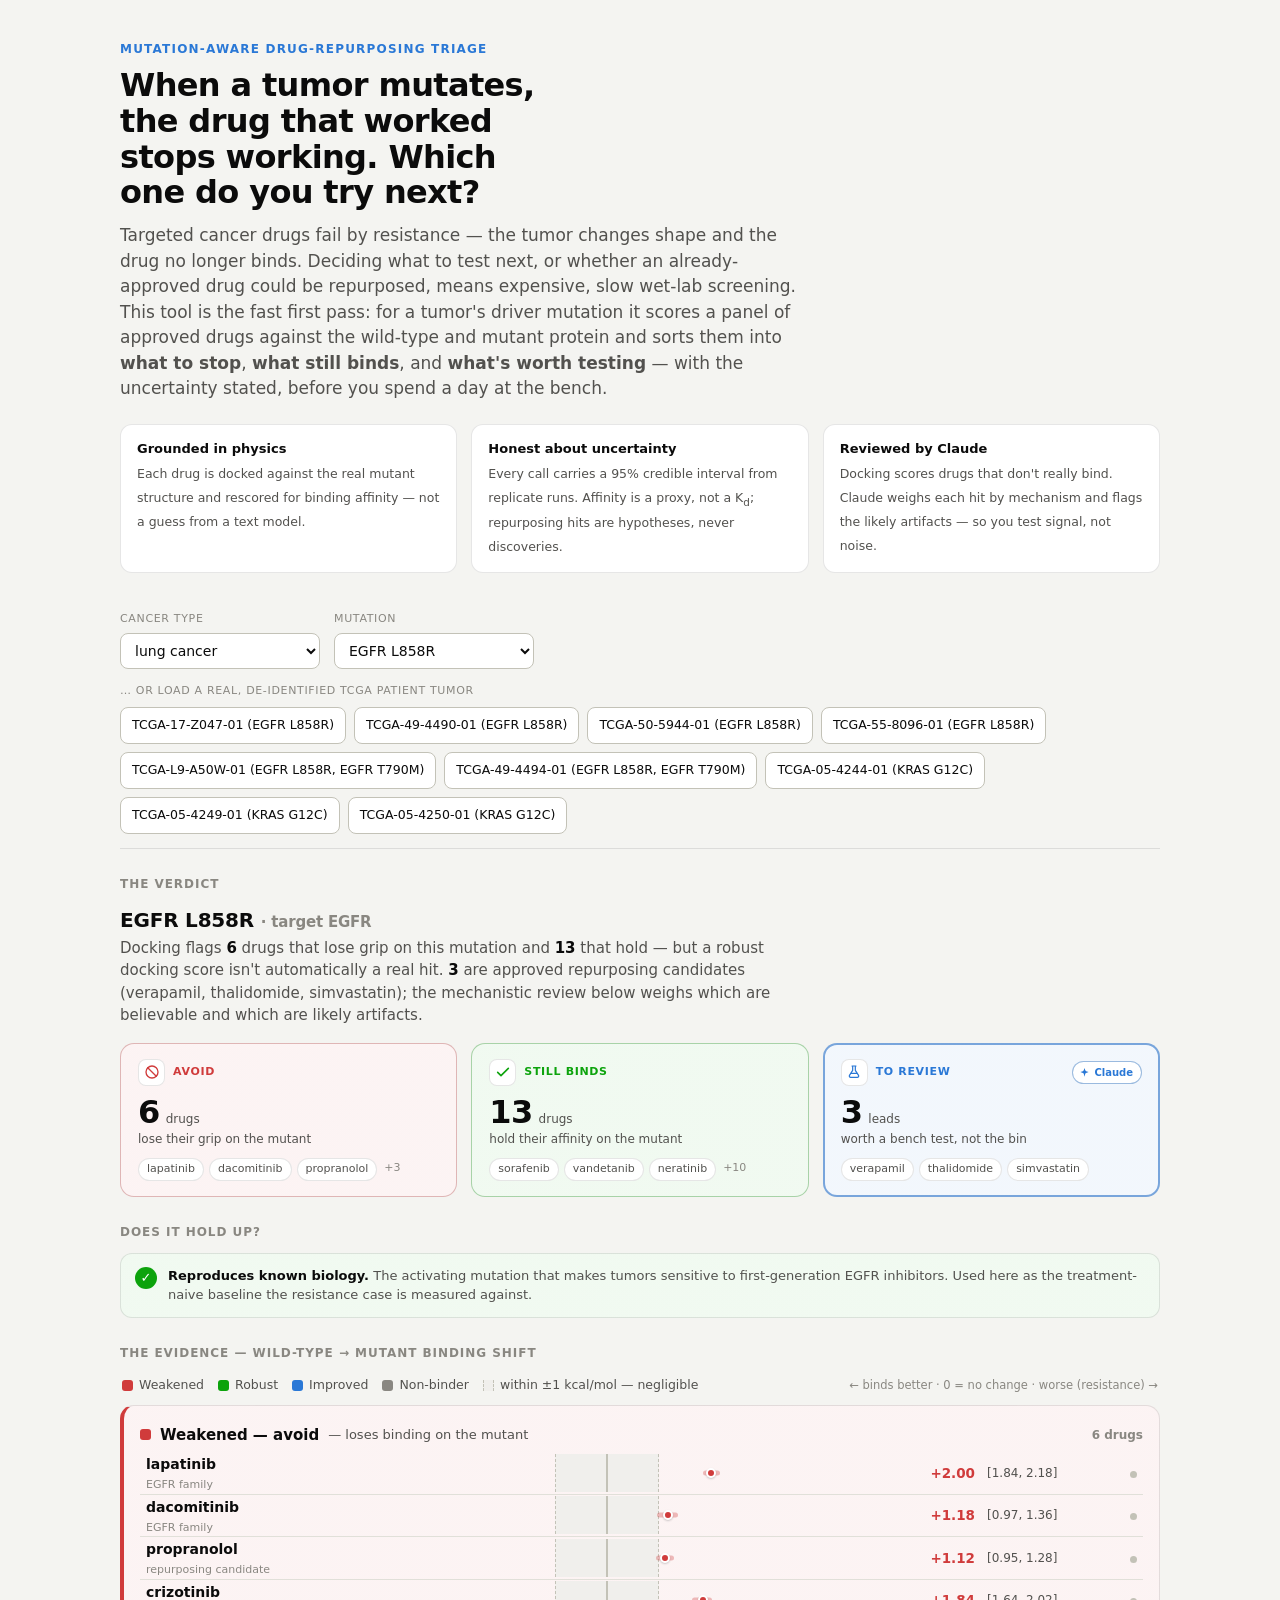
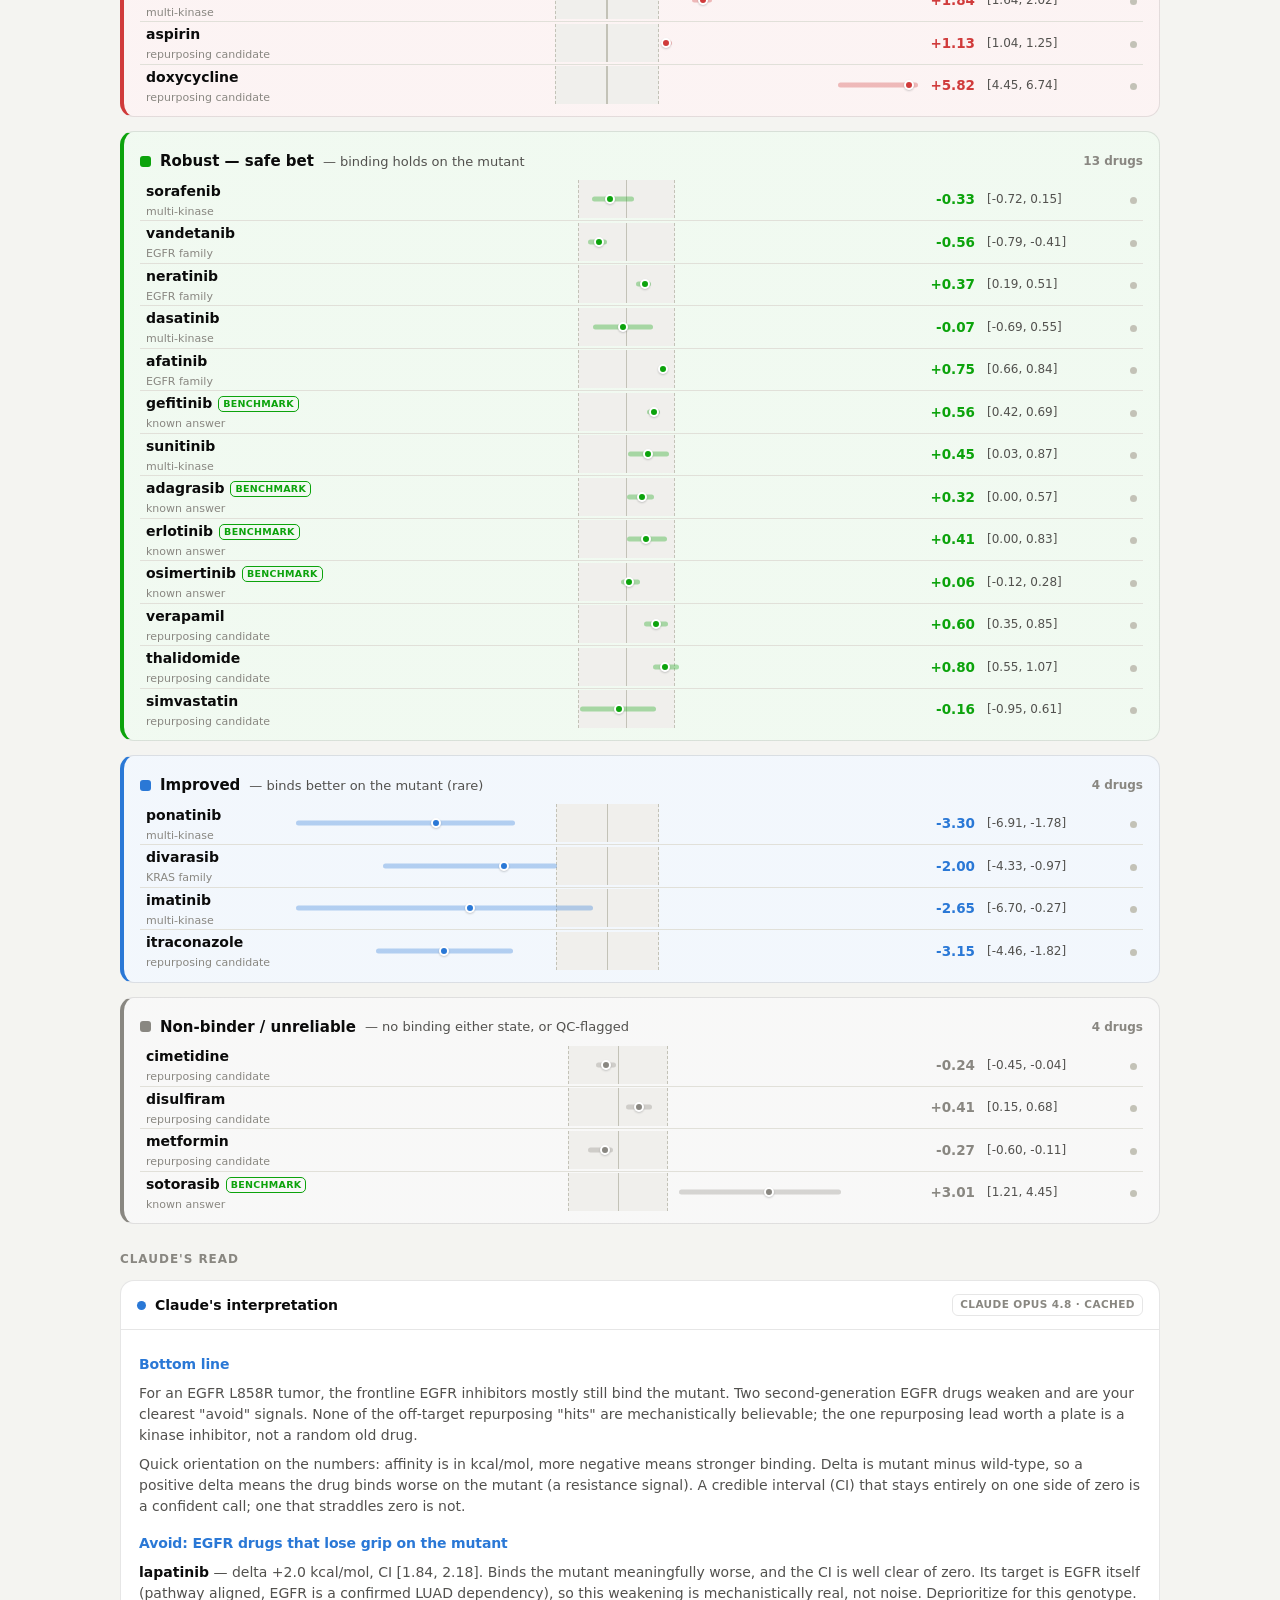
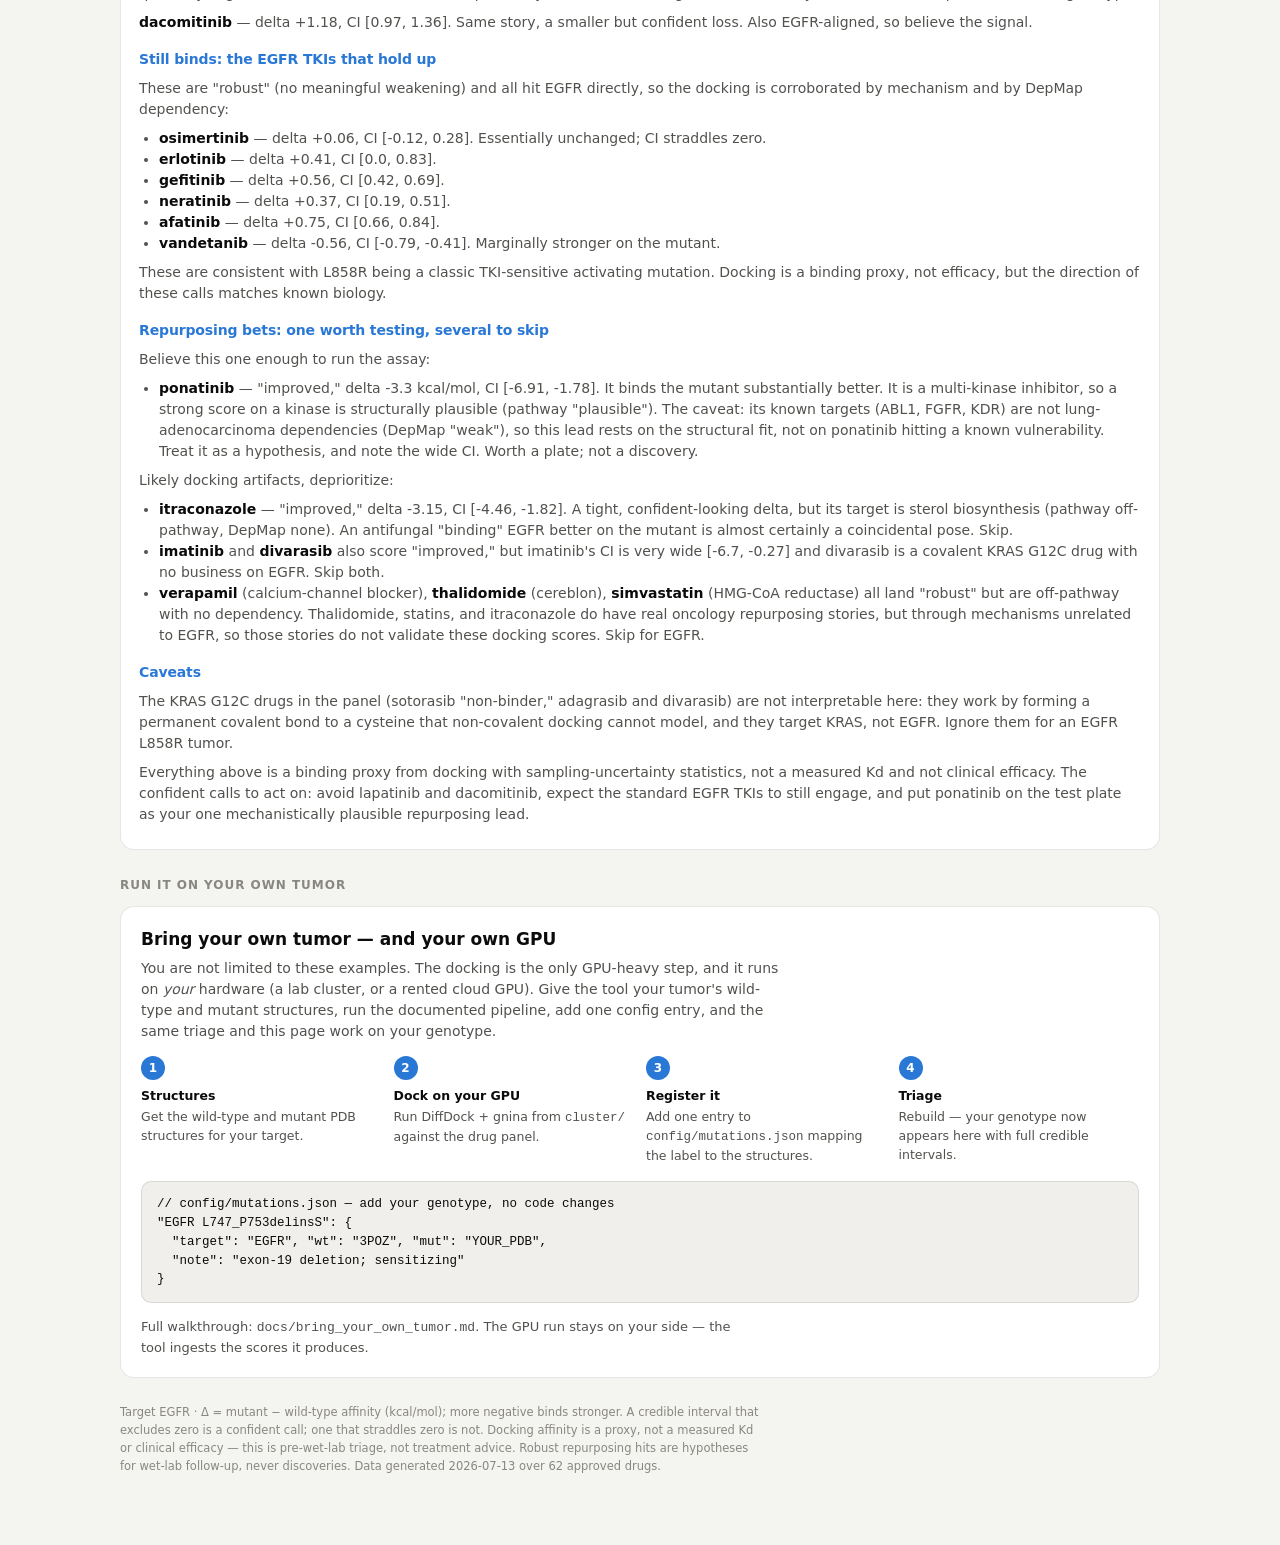
==== commit 9196e11a: "Add per-result chat + regenerate Claude's reads on Opus 4.8 Result chat: a grounded, multi-turn conv" ====
--- a/dashboard/triage_dashboard.html
+++ b/dashboard/triage_dashboard.html
@@ -284,7 +284,7 @@
 <div class="tip" id="tip"></div>
 
 <script>
-const DATA = {"generated": "2026-07-12", "thresholds": {"bind_kcal": -6.0, "delta_meaningful": 1.0}, "domain": [-6.0, 6.0], "cancer_types": {"lung cancer": ["EGFR L858R", "EGFR T790M", "EGFR L858R+T790M", "KRAS G12C", "EGFR C797S"], "colorectal cancer": ["KRAS G12C"]}, "mutations": {"EGFR L858R": {"mutation": "EGFR L858R", "target": "EGFR", "note": null, "drugs": [{"drug": "ponatinib", "category": "multi_kinase", "bucket": "improved", "confidence": "high", "reason": "binds meaningfully and significantly better on the mutant", "affinity_wt": -7.21, "affinity_mut": -10.5, "delta": -3.3, "ci95": [-6.91, -1.78]}, {"drug": "sorafenib", "category": "multi_kinase", "bucket": "robust", "confidence": "high", "reason": "binds the mutant with no meaningful weakening vs wild-type", "affinity_wt": -9.44, "affinity_mut": -9.77, "delta": -0.33, "ci95": [-0.72, 0.15]}, {"drug": "lapatinib", "category": "egfr_family", "bucket": "weakened", "confidence": "high", "reason": "significantly and meaningfully weaker on the mutant, though still above threshold", "affinity_wt": -10.7, "affinity_mut": -8.7, "delta": 2.0, "ci95": [1.84, 2.18]}, {"drug": "vandetanib", "category": "egfr_family", "bucket": "robust", "confidence": "high", "reason": "binds the mutant with no meaningful weakening vs wild-type", "affinity_wt": -7.92, "affinity_mut": -8.48, "delta": -0.56, "ci95": [-0.79, -0.41]}, {"drug": "divarasib", "category": "kras_family", "bucket": "improved", "confidence": "high", "reason": "binds meaningfully and significantly better on the mutant", "affinity_wt": -6.41, "affinity_mut": -8.41, "delta": -2.0, "ci95": [-4.33, -0.97]}, {"drug": "imatinib", "category": "multi_kinase", "bucket": "improved", "confidence": "high", "reason": "binds meaningfully and significantly better on the mutant", "affinity_wt": -5.67, "affinity_mut": -8.32, "delta": -2.65, "ci95": [-6.7, -0.27]}, {"drug": "neratinib", "category": "egfr_family", "bucket": "robust", "confidence": "high", "reason": "binds the mutant with no meaningful weakening vs wild-type", "affinity_wt": -8.37, "affinity_mut": -8.0, "delta": 0.37, "ci95": [0.19, 0.51]}, {"drug": "itraconazole", "category": "repurposing_candidate", "bucket": "improved", "confidence": "high", "reason": "binds meaningfully and significantly better on the mutant", "affinity_wt": -4.69, "affinity_mut": -7.84, "delta": -3.15, "ci95": [-4.46, -1.82]}, {"drug": "dacomitinib", "category": "egfr_family", "bucket": "weakened", "confidence": "high", "reason": "significantly and meaningfully weaker on the mutant, though still above threshold", "affinity_wt": -8.61, "affinity_mut": -7.43, "delta": 1.18, "ci95": [0.97, 1.36]}, {"drug": "dasatinib", "category": "multi_kinase", "bucket": "robust", "confidence": "high", "reason": "binds the mutant with no meaningful weakening vs wild-type", "affinity_wt": -7.27, "affinity_mut": -7.34, "delta": -0.07, "ci95": [-0.69, 0.55]}, {"drug": "afatinib", "category": "egfr_family", "bucket": "robust", "confidence": "high", "reason": "binds the mutant with no meaningful weakening vs wild-type", "affinity_wt": -8.04, "affinity_mut": -7.29, "delta": 0.75, "ci95": [0.66, 0.84]}, {"drug": "gefitinib", "category": "known_answer", "bucket": "robust", "confidence": "high", "reason": "binds the mutant with no meaningful weakening vs wild-type", "affinity_wt": -7.73, "affinity_mut": -7.18, "delta": 0.56, "ci95": [0.42, 0.69]}, {"drug": "sunitinib", "category": "multi_kinase", "bucket": "robust", "confidence": "high", "reason": "binds the mutant with no meaningful weakening vs wild-type", "affinity_wt": -7.56, "affinity_mut": -7.1, "delta": 0.45, "ci95": [0.03, 0.87]}, {"drug": "adagrasib", "category": "known_answer", "bucket": "robust", "confidence": "high", "reason": "binds the mutant with no meaningful weakening vs wild-type", "affinity_wt": -7.15, "affinity_mut": -6.83, "delta": 0.32, "ci95": [0.0, 0.57]}, {"drug": "erlotinib", "category": "known_answer", "bucket": "robust", "confidence": "high", "reason": "binds the mutant with no meaningful weakening vs wild-type", "affinity_wt": -7.09, "affinity_mut": -6.68, "delta": 0.41, "ci95": [0.0, 0.83]}, {"drug": "osimertinib", "category": "known_answer", "bucket": "robust", "confidence": "high", "reason": "binds the mutant with no meaningful weakening vs wild-type", "affinity_wt": -6.67, "affinity_mut": -6.61, "delta": 0.06, "ci95": [-0.12, 0.28]}, {"drug": "verapamil", "category": "repurposing_candidate", "bucket": "robust", "confidence": "high", "reason": "binds the mutant with no meaningful weakening vs wild-type", "affinity_wt": -7.2, "affinity_mut": -6.6, "delta": 0.6, "ci95": [0.35, 0.85]}, {"drug": "propranolol", "category": "repurposing_candidate", "bucket": "weakened", "confidence": "high", "reason": "significantly and meaningfully weaker on the mutant, though still above threshold", "affinity_wt": -7.65, "affinity_mut": -6.53, "delta": 1.12, "ci95": [0.95, 1.28]}, {"drug": "crizotinib", "category": "multi_kinase", "bucket": "weakened", "confidence": "high", "reason": "significantly and meaningfully weaker on the mutant, though still above threshold", "affinity_wt": -8.37, "affinity_mut": -6.52, "delta": 1.84, "ci95": [1.64, 2.02]}, {"drug": "thalidomide", "category": "repurposing_candidate", "bucket": "robust", "confidence": "high", "reason": "binds the mutant with no meaningful weakening vs wild-type", "affinity_wt": -7.21, "affinity_mut": -6.41, "delta": 0.8, "ci95": [0.55, 1.07]}, {"drug": "simvastatin", "category": "repurposing_candidate", "bucket": "robust", "confidence": "high", "reason": "binds the mutant with no meaningful weakening vs wild-type", "affinity_wt": -6.14, "affinity_mut": -6.3, "delta": -0.16, "ci95": [-0.95, 0.61]}, {"drug": "cimetidine", "category": "repurposing_candidate", "bucket": "non-binder", "confidence": "high", "reason": "does not bind either the wild-type or the mutant", "affinity_wt": -5.25, "affinity_mut": -5.49, "delta": -0.24, "ci95": [-0.45, -0.04]}, {"drug": "aspirin", "category": "repurposing_candidate", "bucket": "weakened", "confidence": "high", "reason": "binds the wild-type but drops below the binding threshold on the mutant", "affinity_wt": -6.25, "affinity_mut": -5.12, "delta": 1.13, "ci95": [1.04, 1.25]}, {"drug": "disulfiram", "category": "repurposing_candidate", "bucket": "non-binder", "confidence": "high", "reason": "does not bind either the wild-type or the mutant", "affinity_wt": -4.34, "affinity_mut": -3.93, "delta": 0.41, "ci95": [0.15, 0.68]}, {"drug": "metformin", "category": "repurposing_candidate", "bucket": "non-binder", "confidence": "high", "reason": "does not bind either the wild-type or the mutant", "affinity_wt": -3.52, "affinity_mut": -3.78, "delta": -0.27, "ci95": [-0.6, -0.11]}, {"drug": "sotorasib", "category": "known_answer", "bucket": "non-binder", "confidence": "high", "reason": "does not bind either the wild-type or the mutant", "affinity_wt": -5.86, "affinity_mut": -2.85, "delta": 3.01, "ci95": [1.21, 4.45]}, {"drug": "doxycycline", "category": "repurposing_candidate", "bucket": "weakened", "confidence": "high", "reason": "binds the wild-type but drops below the binding threshold on the mutant", "affinity_wt": -7.67, "affinity_mut": -1.85, "delta": 5.82, "ci95": [4.45, 6.74]}]}, "EGFR T790M": {"mutation": "EGFR T790M", "target": "EGFR", "note": "single T790M; clinically T790M usually co-occurs with L858R -- see 'EGFR L858R+T790M', which is the resistant tumor and gives the reliable read.", "drugs": [{"drug": "imatinib", "category": "multi_kinase", "bucket": "improved", "confidence": "high", "reason": "binds meaningfully and significantly better on the mutant", "affinity_wt": -5.67, "affinity_mut": -9.66, "delta": -3.98, "ci95": [-7.95, -1.59]}, {"drug": "dacomitinib", "category": "egfr_family", "bucket": "robust", "confidence": "high", "reason": "binds the mutant with no meaningful weakening vs wild-type", "affinity_wt": -8.61, "affinity_mut": -9.52, "delta": -0.91, "ci95": [-1.13, -0.72]}, {"drug": "afatinib", "category": "egfr_family", "bucket": "robust", "confidence": "high", "reason": "binds the mutant with no meaningful weakening vs wild-type", "affinity_wt": -8.04, "affinity_mut": -8.96, "delta": -0.92, "ci95": [-1.08, -0.73]}, {"drug": "dasatinib", "category": "multi_kinase", "bucket": "improved", "confidence": "high", "reason": "binds meaningfully and significantly better on the mutant", "affinity_wt": -7.27, "affinity_mut": -8.75, "delta": -1.48, "ci95": [-2.11, -0.89]}, {"drug": "gefitinib", "category": "known_answer", "bucket": "robust", "confidence": "high", "reason": "binds the mutant with no meaningful weakening vs wild-type", "affinity_wt": -7.73, "affinity_mut": -8.69, "delta": -0.96, "ci95": [-1.03, -0.91]}, {"drug": "vandetanib", "category": "egfr_family", "bucket": "robust", "confidence": "high", "reason": "binds the mutant with no meaningful weakening vs wild-type", "affinity_wt": -7.92, "affinity_mut": -8.42, "delta": -0.5, "ci95": [-0.72, -0.35]}, {"drug": "crizotinib", "category": "multi_kinase", "bucket": "robust", "confidence": "high", "reason": "binds the mutant with no meaningful weakening vs wild-type", "affinity_wt": -8.37, "affinity_mut": -8.33, "delta": 0.04, "ci95": [-0.16, 0.28]}, {"drug": "neratinib", "category": "egfr_family", "bucket": "robust", "confidence": "high", "reason": "binds the mutant with no meaningful weakening vs wild-type", "affinity_wt": -8.37, "affinity_mut": -7.81, "delta": 0.56, "ci95": [0.38, 0.79]}, {"drug": "osimertinib", "category": "known_answer", "bucket": "robust", "confidence": "high", "reason": "binds the mutant with no meaningful weakening vs wild-type", "affinity_wt": -6.67, "affinity_mut": -7.66, "delta": -0.99, "ci95": [-1.18, -0.77]}, {"drug": "lapatinib", "category": "egfr_family", "bucket": "weakened", "confidence": "high", "reason": "significantly and meaningfully weaker on the mutant, though still above threshold", "affinity_wt": -10.7, "affinity_mut": -7.64, "delta": 3.06, "ci95": [2.69, 3.45]}, {"drug": "sunitinib", "category": "multi_kinase", "bucket": "robust", "confidence": "high", "reason": "binds the mutant with no meaningful weakening vs wild-type", "affinity_wt": -7.56, "affinity_mut": -7.57, "delta": -0.02, "ci95": [-0.36, 0.34]}, {"drug": "propranolol", "category": "repurposing_candidate", "bucket": "robust", "confidence": "high", "reason": "binds the mutant with no meaningful weakening vs wild-type", "affinity_wt": -7.65, "affinity_mut": -7.04, "delta": 0.61, "ci95": [0.55, 0.66]}, {"drug": "erlotinib", "category": "known_answer", "bucket": "robust", "confidence": "high", "reason": "binds the mutant with no meaningful weakening vs wild-type", "affinity_wt": -7.09, "affinity_mut": -6.95, "delta": 0.14, "ci95": [0.09, 0.2]}, {"drug": "thalidomide", "category": "repurposing_candidate", "bucket": "robust", "confidence": "high", "reason": "binds the mutant with no meaningful weakening vs wild-type", "affinity_wt": -7.21, "affinity_mut": -6.67, "delta": 0.54, "ci95": [0.27, 0.75]}, {"drug": "itraconazole", "category": "repurposing_candidate", "bucket": "improved", "confidence": "high", "reason": "binds meaningfully and significantly better on the mutant", "affinity_wt": -4.69, "affinity_mut": -6.52, "delta": -1.83, "ci95": [-3.14, -0.51]}, {"drug": "divarasib", "category": "kras_family", "bucket": "robust", "confidence": "high", "reason": "binds the mutant with no meaningful weakening vs wild-type", "affinity_wt": -6.41, "affinity_mut": -6.19, "delta": 0.21, "ci95": [-2.09, 1.57]}, {"drug": "aspirin", "category": "repurposing_candidate", "bucket": "weakened", "confidence": "high", "reason": "binds the wild-type but drops below the binding threshold on the mutant", "affinity_wt": -6.25, "affinity_mut": -5.5, "delta": 0.75, "ci95": [0.58, 0.88]}, {"drug": "verapamil", "category": "repurposing_candidate", "bucket": "weakened", "confidence": "high", "reason": "binds the wild-type but drops below the binding threshold on the mutant", "affinity_wt": -7.2, "affinity_mut": -4.91, "delta": 2.28, "ci95": [1.48, 3.12]}, {"drug": "sorafenib", "category": "multi_kinase", "bucket": "weakened", "confidence": "high", "reason": "binds the wild-type but drops below the binding threshold on the mutant", "affinity_wt": -9.44, "affinity_mut": -4.89, "delta": 4.55, "ci95": [3.06, 5.83]}, {"drug": "cimetidine", "category": "repurposing_candidate", "bucket": "non-binder", "confidence": "high", "reason": "does not bind either the wild-type or the mutant", "affinity_wt": -5.25, "affinity_mut": -4.82, "delta": 0.43, "ci95": [0.23, 0.62]}, {"drug": "disulfiram", "category": "repurposing_candidate", "bucket": "non-binder", "confidence": "high", "reason": "does not bind either the wild-type or the mutant", "affinity_wt": -4.34, "affinity_mut": -4.17, "delta": 0.17, "ci95": [-0.05, 0.38]}, {"drug": "metformin", "category": "repurposing_candidate", "bucket": "non-binder", "confidence": "high", "reason": "does not bind either the wild-type or the mutant", "affinity_wt": -3.52, "affinity_mut": -3.68, "delta": -0.16, "ci95": [-0.51, -0.0]}, {"drug": "adagrasib", "category": "known_answer", "bucket": "weakened", "confidence": "high", "reason": "binds the wild-type but drops below the binding threshold on the mutant", "affinity_wt": -7.15, "affinity_mut": -3.53, "delta": 3.62, "ci95": [2.64, 4.31]}, {"drug": "doxycycline", "category": "repurposing_candidate", "bucket": "non-binder", "confidence": "low", "reason": "QC-unreliable pose (positive affinity or large minimization move)", "affinity_wt": -7.67, "affinity_mut": 0.62, "delta": 8.29, "ci95": [7.58, 8.99]}, {"drug": "sotorasib", "category": "known_answer", "bucket": "non-binder", "confidence": "low", "reason": "QC-unreliable pose (positive affinity or large minimization move)", "affinity_wt": -5.86, "affinity_mut": 0.73, "delta": 6.59, "ci95": [4.16, 8.2]}, {"drug": "simvastatin", "category": "repurposing_candidate", "bucket": "non-binder", "confidence": "low", "reason": "QC-unreliable pose (positive affinity or large minimization move)", "affinity_wt": -6.14, "affinity_mut": 1.74, "delta": 7.88, "ci95": [5.77, 9.72]}, {"drug": "ponatinib", "category": "multi_kinase", "bucket": "non-binder", "confidence": "low", "reason": "QC-unreliable pose (positive affinity or large minimization move)", "affinity_wt": -7.21, "affinity_mut": 8.12, "delta": 15.32, "ci95": [7.67, 21.43]}]}, "EGFR L858R+T790M": {"mutation": "EGFR L858R+T790M", "target": "EGFR", "note": "the clinically relevant acquired-resistance tumor.", "drugs": [{"drug": "temafloxacin", "category": "approved_library", "bucket": "improved", "confidence": "high", "reason": "binds meaningfully and significantly better on the mutant", "affinity_wt": -8.98, "affinity_mut": -10.23, "delta": -1.25, "ci95": [-1.63, -0.77]}, {"drug": "fenoldopam", "category": "approved_library", "bucket": "improved", "confidence": "high", "reason": "binds meaningfully and significantly better on the mutant", "affinity_wt": -7.99, "affinity_mut": -9.22, "delta": -1.23, "ci95": [-1.55, -0.8]}, {"drug": "apomorphine", "category": "approved_library", "bucket": "robust", "confidence": "high", "reason": "binds the mutant with no meaningful weakening vs wild-type", "affinity_wt": -9.07, "affinity_mut": -9.16, "delta": -0.09, "ci95": [-0.5, 0.54]}, {"drug": "rofecoxib", "category": "approved_library", "bucket": "robust", "confidence": "high", "reason": "binds the mutant with no meaningful weakening vs wild-type", "affinity_wt": -8.07, "affinity_mut": -9.02, "delta": -0.94, "ci95": [-1.21, -0.58]}, {"drug": "rimonabant", "category": "approved_library", "bucket": "improved", "confidence": "high", "reason": "binds meaningfully and significantly better on the mutant", "affinity_wt": -3.63, "affinity_mut": -8.7, "delta": -5.07, "ci95": [-8.04, -2.92]}, {"drug": "levofloxacin-anhydrous", "category": "approved_library", "bucket": "improved", "confidence": "high", "reason": "binds meaningfully and significantly better on the mutant", "affinity_wt": -7.23, "affinity_mut": -8.39, "delta": -1.16, "ci95": [-1.5, -0.93]}, {"drug": "gemifloxacin", "category": "approved_library", "bucket": "robust", "confidence": "high", "reason": "binds the mutant with no meaningful weakening vs wild-type", "affinity_wt": -7.25, "affinity_mut": -8.15, "delta": -0.9, "ci95": [-1.21, -0.52]}, {"drug": "nomifensine", "category": "approved_library", "bucket": "robust", "confidence": "high", "reason": "binds the mutant with no meaningful weakening vs wild-type", "affinity_wt": -7.32, "affinity_mut": -8.07, "delta": -0.75, "ci95": [-0.84, -0.58]}, {"drug": "mitoxantrone", "category": "approved_library", "bucket": "robust", "confidence": "high", "reason": "binds the mutant with no meaningful weakening vs wild-type", "affinity_wt": -7.26, "affinity_mut": -8.06, "delta": -0.79, "ci95": [-1.07, -0.5]}, {"drug": "moxifloxacin", "category": "approved_library", "bucket": "improved", "confidence": "high", "reason": "binds meaningfully and significantly better on the mutant", "affinity_wt": -4.28, "affinity_mut": -7.98, "delta": -3.71, "ci95": [-4.34, -2.71]}, {"drug": "imatinib", "category": "multi_kinase", "bucket": "robust", "confidence": "medium", "reason": "binds the mutant with no meaningful weakening vs wild-type", "affinity_wt": -5.67, "affinity_mut": -7.96, "delta": -2.29, "ci95": [-6.55, 0.41]}, {"drug": "clonazepam", "category": "approved_library", "bucket": "robust", "confidence": "high", "reason": "binds the mutant with no meaningful weakening vs wild-type", "affinity_wt": -7.64, "affinity_mut": -7.87, "delta": -0.23, "ci95": [-0.4, -0.12]}, {"drug": "fluoxetine", "category": "approved_library", "bucket": "robust", "confidence": "high", "reason": "binds the mutant with no meaningful weakening vs wild-type", "affinity_wt": -7.31, "affinity_mut": -7.75, "delta": -0.44, "ci95": [-0.9, -0.14]}, {"drug": "sertindole", "category": "approved_library", "bucket": "improved", "confidence": "high", "reason": "binds meaningfully and significantly better on the mutant", "affinity_wt": -6.08, "affinity_mut": -7.61, "delta": -1.52, "ci95": [-2.35, -0.59]}, {"drug": "sunitinib", "category": "multi_kinase", "bucket": "robust", "confidence": "high", "reason": "binds the mutant with no meaningful weakening vs wild-type", "affinity_wt": -7.56, "affinity_mut": -7.61, "delta": -0.05, "ci95": [-0.36, 0.29]}, {"drug": "amitriptyline", "category": "approved_library", "bucket": "improved", "confidence": "high", "reason": "binds meaningfully and significantly better on the mutant", "affinity_wt": -4.48, "affinity_mut": -7.59, "delta": -3.11, "ci95": [-3.77, -2.28]}, {"drug": "bromazepam", "category": "approved_library", "bucket": "improved", "confidence": "high", "reason": "binds meaningfully and significantly better on the mutant", "affinity_wt": -5.55, "affinity_mut": -7.57, "delta": -2.01, "ci95": [-2.14, -1.71]}, {"drug": "cefprozil-anhydrous-e", "category": "approved_library", "bucket": "robust", "confidence": "high", "reason": "binds the mutant with no meaningful weakening vs wild-type", "affinity_wt": -6.7, "affinity_mut": -7.56, "delta": -0.86, "ci95": [-1.66, -0.14]}, {"drug": "clomipramine", "category": "approved_library", "bucket": "robust", "confidence": "high", "reason": "binds the mutant with no meaningful weakening vs wild-type", "affinity_wt": -6.57, "affinity_mut": -7.54, "delta": -0.97, "ci95": [-2.93, 0.77]}, {"drug": "trifluoperazine", "category": "approved_library", "bucket": "robust", "confidence": "high", "reason": "binds the mutant with no meaningful weakening vs wild-type", "affinity_wt": -6.78, "affinity_mut": -7.17, "delta": -0.4, "ci95": [-0.9, 0.16]}, {"drug": "citalopram", "category": "approved_library", "bucket": "robust", "confidence": "high", "reason": "binds the mutant with no meaningful weakening vs wild-type", "affinity_wt": -6.25, "affinity_mut": -7.16, "delta": -0.91, "ci95": [-1.33, -0.35]}, {"drug": "propranolol", "category": "repurposing_candidate", "bucket": "robust", "confidence": "high", "reason": "binds the mutant with no meaningful weakening vs wild-type", "affinity_wt": -7.65, "affinity_mut": -7.12, "delta": 0.53, "ci95": [0.36, 0.72]}, {"drug": "thalidomide", "category": "repurposing_candidate", "bucket": "robust", "confidence": "high", "reason": "binds the mutant with no meaningful weakening vs wild-type", "affinity_wt": -7.21, "affinity_mut": -7.09, "delta": 0.13, "ci95": [-0.01, 0.28]}, {"drug": "simvastatin", "category": "repurposing_candidate", "bucket": "robust", "confidence": "high", "reason": "binds the mutant with no meaningful weakening vs wild-type", "affinity_wt": -6.14, "affinity_mut": -6.93, "delta": -0.79, "ci95": [-1.34, -0.22]}, {"drug": "adagrasib", "category": "known_answer", "bucket": "robust", "confidence": "high", "reason": "binds the mutant with no meaningful weakening vs wild-type", "affinity_wt": -7.15, "affinity_mut": -6.87, "delta": 0.28, "ci95": [-0.53, 1.26]}, {"drug": "lorazepam", "category": "approved_library", "bucket": "robust", "confidence": "high", "reason": "binds the mutant with no meaningful weakening vs wild-type", "affinity_wt": -7.75, "affinity_mut": -6.83, "delta": 0.92, "ci95": [0.69, 1.3]}, {"drug": "afatinib", "category": "egfr_family", "bucket": "weakened", "confidence": "high", "reason": "significantly and meaningfully weaker on the mutant, though still above threshold", "affinity_wt": -8.04, "affinity_mut": -6.69, "delta": 1.35, "ci95": [1.27, 1.46]}, {"drug": "dacomitinib", "category": "egfr_family", "bucket": "weakened", "confidence": "high", "reason": "significantly and meaningfully weaker on the mutant, though still above threshold", "affinity_wt": -8.61, "affinity_mut": -6.66, "delta": 1.94, "ci95": [1.77, 2.03]}, {"drug": "morphine", "category": "approved_library", "bucket": "robust", "confidence": "high", "reason": "binds the mutant with no meaningful weakening vs wild-type", "affinity_wt": -6.9, "affinity_mut": -6.65, "delta": 0.25, "ci95": [-0.21, 0.7]}, {"drug": "osimertinib", "category": "known_answer", "bucket": "robust", "confidence": "high", "reason": "binds the mutant with no meaningful weakening vs wild-type", "affinity_wt": -6.67, "affinity_mut": -6.65, "delta": 0.02, "ci95": [-0.34, 0.34]}, {"drug": "diazepam", "category": "approved_library", "bucket": "robust", "confidence": "high", "reason": "binds the mutant with no meaningful weakening vs wild-type", "affinity_wt": -6.88, "affinity_mut": -6.59, "delta": 0.29, "ci95": [-0.66, 2.17]}, {"drug": "gefitinib", "category": "known_answer", "bucket": "weakened", "confidence": "high", "reason": "significantly and meaningfully weaker on the mutant, though still above threshold", "affinity_wt": -7.73, "affinity_mut": -6.53, "delta": 1.2, "ci95": [0.93, 1.47]}, {"drug": "probucol", "category": "approved_library", "bucket": "robust", "confidence": "high", "reason": "binds the mutant with no meaningful weakening vs wild-type", "affinity_wt": -7.05, "affinity_mut": -6.52, "delta": 0.52, "ci95": [-1.25, 3.77]}, {"drug": "gemfibrozil", "category": "approved_library", "bucket": "robust", "confidence": "high", "reason": "binds the mutant with no meaningful weakening vs wild-type", "affinity_wt": -6.12, "affinity_mut": -6.45, "delta": -0.33, "ci95": [-0.92, 0.19]}, {"drug": "levorphanol", "category": "approved_library", "bucket": "robust", "confidence": "high", "reason": "binds the mutant with no meaningful weakening vs wild-type", "affinity_wt": -6.69, "affinity_mut": -6.4, "delta": 0.29, "ci95": [-0.08, 0.6]}, {"drug": "doxycycline", "category": "repurposing_candidate", "bucket": "weakened", "confidence": "high", "reason": "significantly and meaningfully weaker on the mutant, though still above threshold", "affinity_wt": -7.67, "affinity_mut": -6.33, "delta": 1.34, "ci95": [0.3, 2.66]}, {"drug": "procaine", "category": "approved_library", "bucket": "robust", "confidence": "medium", "reason": "binds the mutant with no meaningful weakening vs wild-type", "affinity_wt": -5.77, "affinity_mut": -6.31, "delta": -0.54, "ci95": [-0.75, -0.38]}, {"drug": "promazine", "category": "approved_library", "bucket": "improved", "confidence": "high", "reason": "binds meaningfully and significantly better on the mutant", "affinity_wt": -4.16, "affinity_mut": -6.31, "delta": -2.15, "ci95": [-2.69, -1.31]}, {"drug": "promethazine", "category": "approved_library", "bucket": "robust", "confidence": "high", "reason": "binds the mutant with no meaningful weakening vs wild-type", "affinity_wt": -6.03, "affinity_mut": -6.31, "delta": -0.28, "ci95": [-1.44, 0.55]}, {"drug": "molindone", "category": "approved_library", "bucket": "robust", "confidence": "high", "reason": "binds the mutant with no meaningful weakening vs wild-type", "affinity_wt": -6.37, "affinity_mut": -6.29, "delta": 0.08, "ci95": [-0.37, 0.47]}, {"drug": "chlorpromazine", "category": "approved_library", "bucket": "improved", "confidence": "high", "reason": "binds meaningfully and significantly better on the mutant", "affinity_wt": -3.78, "affinity_mut": -6.21, "delta": -2.42, "ci95": [-3.21, -1.47]}, {"drug": "aspirin", "category": "repurposing_candidate", "bucket": "weakened", "confidence": "high", "reason": "binds the wild-type but drops below the binding threshold on the mutant", "affinity_wt": -6.25, "affinity_mut": -5.85, "delta": 0.4, "ci95": [0.2, 0.55]}, {"drug": "cyproheptadine", "category": "approved_library", "bucket": "weakened", "confidence": "low", "reason": "binds the wild-type but drops below the binding threshold on the mutant", "affinity_wt": -6.55, "affinity_mut": -5.6, "delta": 0.94, "ci95": [-1.9, 3.22]}, {"drug": "tribromsalan", "category": "approved_library", "bucket": "non-binder", "confidence": "high", "reason": "does not bind either the wild-type or the mutant", "affinity_wt": -4.77, "affinity_mut": -5.48, "delta": -0.71, "ci95": [-1.45, 0.11]}, {"drug": "vandetanib", "category": "egfr_family", "bucket": "weakened", "confidence": "high", "reason": "binds the wild-type but drops below the binding threshold on the mutant", "affinity_wt": -7.92, "affinity_mut": -5.48, "delta": 2.44, "ci95": [1.57, 3.89]}, {"drug": "indinavir-anhydrous", "category": "approved_library", "bucket": "weakened", "confidence": "low", "reason": "binds the wild-type but drops below the binding threshold on the mutant", "affinity_wt": -6.79, "affinity_mut": -5.35, "delta": 1.44, "ci95": [-0.64, 6.33]}, {"drug": "crizotinib", "category": "multi_kinase", "bucket": "weakened", "confidence": "high", "reason": "binds the wild-type but drops below the binding threshold on the mutant", "affinity_wt": -8.37, "affinity_mut": -5.34, "delta": 3.03, "ci95": [2.72, 3.24]}, {"drug": "erlotinib", "category": "known_answer", "bucket": "weakened", "confidence": "high", "reason": "binds the wild-type but drops below the binding threshold on the mutant", "affinity_wt": -7.09, "affinity_mut": -5.22, "delta": 1.87, "ci95": [1.81, 1.93]}, {"drug": "sotorasib", "category": "known_answer", "bucket": "non-binder", "confidence": "high", "reason": "does not bind either the wild-type or the mutant", "affinity_wt": -5.86, "affinity_mut": -4.98, "delta": 0.88, "ci95": [-0.53, 1.9]}, {"drug": "cimetidine", "category": "repurposing_candidate", "bucket": "non-binder", "confidence": "high", "reason": "does not bind either the wild-type or the mutant", "affinity_wt": -5.25, "affinity_mut": -4.74, "delta": 0.51, "ci95": [0.38, 0.65]}, {"drug": "dasatinib", "category": "multi_kinase", "bucket": "weakened", "confidence": "high", "reason": "binds the wild-type but drops below the binding threshold on the mutant", "affinity_wt": -7.27, "affinity_mut": -4.57, "delta": 2.7, "ci95": [1.27, 4.76]}, {"drug": "disulfiram", "category": "repurposing_candidate", "bucket": "non-binder", "confidence": "high", "reason": "does not bind either the wild-type or the mutant", "affinity_wt": -4.34, "affinity_mut": -4.11, "delta": 0.23, "ci95": [-0.02, 0.54]}, {"drug": "metformin", "category": "repurposing_candidate", "bucket": "non-binder", "confidence": "high", "reason": "does not bind either the wild-type or the mutant", "affinity_wt": -3.52, "affinity_mut": -4.01, "delta": -0.49, "ci95": [-0.84, -0.32]}, {"drug": "ergotamine", "category": "approved_library", "bucket": "non-binder", "confidence": "high", "reason": "does not bind either the wild-type or the mutant", "affinity_wt": -5.37, "affinity_mut": -3.81, "delta": 1.56, "ci95": [-5.07, 11.64]}, {"drug": "divarasib", "category": "kras_family", "bucket": "weakened", "confidence": "high", "reason": "binds the wild-type but drops below the binding threshold on the mutant", "affinity_wt": -6.41, "affinity_mut": -3.61, "delta": 2.8, "ci95": [0.17, 4.63]}, {"drug": "verapamil", "category": "repurposing_candidate", "bucket": "weakened", "confidence": "high", "reason": "binds the wild-type but drops below the binding threshold on the mutant", "affinity_wt": -7.2, "affinity_mut": -3.34, "delta": 3.85, "ci95": [2.17, 6.11]}, {"drug": "ponatinib", "category": "multi_kinase", "bucket": "weakened", "confidence": "high", "reason": "binds the wild-type but drops below the binding threshold on the mutant", "affinity_wt": -7.21, "affinity_mut": -0.03, "delta": 7.18, "ci95": [2.07, 11.52]}, {"drug": "lapatinib", "category": "egfr_family", "bucket": "non-binder", "confidence": "low", "reason": "QC-unreliable pose (positive affinity or large minimization move)", "affinity_wt": -10.7, "affinity_mut": 0.23, "delta": 10.93, "ci95": [10.73, 11.11]}, {"drug": "bromocriptine", "category": "approved_library", "bucket": "non-binder", "confidence": "low", "reason": "QC-unreliable pose (positive affinity or large minimization move)", "affinity_wt": -6.69, "affinity_mut": 0.89, "delta": 7.58, "ci95": [0.7, 16.92]}, {"drug": "sorafenib", "category": "multi_kinase", "bucket": "non-binder", "confidence": "low", "reason": "QC-unreliable pose (positive affinity or large minimization move)", "affinity_wt": -9.44, "affinity_mut": 0.92, "delta": 10.37, "ci95": [9.9, 10.89]}, {"drug": "neratinib", "category": "egfr_family", "bucket": "non-binder", "confidence": "low", "reason": "QC-unreliable pose (positive affinity or large minimization move)", "affinity_wt": -8.37, "affinity_mut": 1.27, "delta": 9.64, "ci95": [7.59, 10.48]}, {"drug": "itraconazole", "category": "repurposing_candidate", "bucket": "non-binder", "confidence": "low", "reason": "QC-unreliable pose (positive affinity or large minimization move)", "affinity_wt": -4.69, "affinity_mut": 3.07, "delta": 7.76, "ci95": [6.57, 8.99]}]}, "KRAS G12C": {"mutation": "KRAS G12C", "target": "KRAS", "note": "apo (closed) pocket; non-covalent docking does not capture the covalent Cys12 selectivity that defines G12C drugs -- read with care.", "drugs": [{"drug": "doxycycline", "category": "repurposing_candidate", "bucket": "robust", "confidence": "high", "reason": "binds the mutant with no meaningful weakening vs wild-type", "affinity_wt": -7.76, "affinity_mut": -7.39, "delta": 0.37, "ci95": [0.17, 0.49]}, {"drug": "vandetanib", "category": "egfr_family", "bucket": "robust", "confidence": "high", "reason": "binds the mutant with no meaningful weakening vs wild-type", "affinity_wt": -6.2, "affinity_mut": -6.31, "delta": -0.12, "ci95": [-0.67, 0.39]}, {"drug": "ponatinib", "category": "multi_kinase", "bucket": "weakened", "confidence": "high", "reason": "significantly and meaningfully weaker on the mutant, though still above threshold", "affinity_wt": -7.86, "affinity_mut": -6.23, "delta": 1.63, "ci95": [0.79, 2.31]}, {"drug": "sotorasib", "category": "known_answer", "bucket": "robust", "confidence": "high", "reason": "binds the mutant with no meaningful weakening vs wild-type", "affinity_wt": -6.76, "affinity_mut": -6.23, "delta": 0.53, "ci95": [0.05, 1.15]}, {"drug": "imatinib", "category": "multi_kinase", "bucket": "weakened", "confidence": "high", "reason": "significantly and meaningfully weaker on the mutant, though still above threshold", "affinity_wt": -7.16, "affinity_mut": -6.12, "delta": 1.04, "ci95": [0.52, 1.63]}, {"drug": "dacomitinib", "category": "egfr_family", "bucket": "non-binder", "confidence": "high", "reason": "does not bind either the wild-type or the mutant", "affinity_wt": -5.7, "affinity_mut": -5.77, "delta": -0.07, "ci95": [-1.6, 0.73]}, {"drug": "simvastatin", "category": "repurposing_candidate", "bucket": "weakened", "confidence": "low", "reason": "binds the wild-type but drops below the binding threshold on the mutant", "affinity_wt": -6.14, "affinity_mut": -5.69, "delta": 0.45, "ci95": [-0.04, 1.02]}, {"drug": "itraconazole", "category": "repurposing_candidate", "bucket": "weakened", "confidence": "high", "reason": "binds the wild-type but drops below the binding threshold on the mutant", "affinity_wt": -6.24, "affinity_mut": -5.68, "delta": 0.56, "ci95": [0.19, 0.96]}, {"drug": "sunitinib", "category": "multi_kinase", "bucket": "weakened", "confidence": "high", "reason": "binds the wild-type but drops below the binding threshold on the mutant", "affinity_wt": -6.76, "affinity_mut": -5.57, "delta": 1.2, "ci95": [0.72, 1.59]}, {"drug": "afatinib", "category": "egfr_family", "bucket": "weakened", "confidence": "high", "reason": "binds the wild-type but drops below the binding threshold on the mutant", "affinity_wt": -6.04, "affinity_mut": -5.47, "delta": 0.56, "ci95": [0.25, 0.86]}, {"drug": "lapatinib", "category": "egfr_family", "bucket": "weakened", "confidence": "low", "reason": "binds the wild-type but drops below the binding threshold on the mutant", "affinity_wt": -6.16, "affinity_mut": -5.32, "delta": 0.84, "ci95": [-0.2, 2.31]}, {"drug": "propranolol", "category": "repurposing_candidate", "bucket": "non-binder", "confidence": "high", "reason": "does not bind either the wild-type or the mutant", "affinity_wt": -5.41, "affinity_mut": -5.29, "delta": 0.12, "ci95": [-0.06, 0.32]}, {"drug": "thalidomide", "category": "repurposing_candidate", "bucket": "weakened", "confidence": "high", "reason": "binds the wild-type but drops below the binding threshold on the mutant", "affinity_wt": -6.27, "affinity_mut": -5.29, "delta": 0.98, "ci95": [0.73, 1.24]}, {"drug": "neratinib", "category": "egfr_family", "bucket": "non-binder", "confidence": "high", "reason": "does not bind either the wild-type or the mutant", "affinity_wt": -5.1, "affinity_mut": -5.27, "delta": -0.17, "ci95": [-0.59, 0.18]}, {"drug": "crizotinib", "category": "multi_kinase", "bucket": "non-binder", "confidence": "high", "reason": "does not bind either the wild-type or the mutant", "affinity_wt": -5.39, "affinity_mut": -5.24, "delta": 0.15, "ci95": [-0.46, 0.72]}, {"drug": "gefitinib", "category": "known_answer", "bucket": "non-binder", "confidence": "high", "reason": "does not bind either the wild-type or the mutant", "affinity_wt": -5.89, "affinity_mut": -5.13, "delta": 0.77, "ci95": [0.46, 1.0]}, {"drug": "dasatinib", "category": "multi_kinase", "bucket": "non-binder", "confidence": "high", "reason": "does not bind either the wild-type or the mutant", "affinity_wt": -5.53, "affinity_mut": -4.91, "delta": 0.62, "ci95": [0.17, 1.26]}, {"drug": "adagrasib", "category": "known_answer", "bucket": "weakened", "confidence": "high", "reason": "binds the wild-type but drops below the binding threshold on the mutant", "affinity_wt": -7.01, "affinity_mut": -4.83, "delta": 2.18, "ci95": [1.41, 2.83]}, {"drug": "aspirin", "category": "repurposing_candidate", "bucket": "non-binder", "confidence": "high", "reason": "does not bind either the wild-type or the mutant", "affinity_wt": -5.41, "affinity_mut": -4.83, "delta": 0.57, "ci95": [0.47, 0.67]}, {"drug": "sorafenib", "category": "multi_kinase", "bucket": "weakened", "confidence": "high", "reason": "binds the wild-type but drops below the binding threshold on the mutant", "affinity_wt": -6.41, "affinity_mut": -4.82, "delta": 1.59, "ci95": [0.19, 4.43]}, {"drug": "osimertinib", "category": "known_answer", "bucket": "non-binder", "confidence": "high", "reason": "does not bind either the wild-type or the mutant", "affinity_wt": -5.11, "affinity_mut": -4.78, "delta": 0.32, "ci95": [0.08, 0.6]}, {"drug": "cimetidine", "category": "repurposing_candidate", "bucket": "non-binder", "confidence": "high", "reason": "does not bind either the wild-type or the mutant", "affinity_wt": -4.57, "affinity_mut": -4.72, "delta": -0.16, "ci95": [-0.37, 0.04]}, {"drug": "divarasib", "category": "kras_family", "bucket": "weakened", "confidence": "high", "reason": "binds the wild-type but drops below the binding threshold on the mutant", "affinity_wt": -6.75, "affinity_mut": -4.47, "delta": 2.27, "ci95": [1.68, 2.94]}, {"drug": "erlotinib", "category": "known_answer", "bucket": "non-binder", "confidence": "high", "reason": "does not bind either the wild-type or the mutant", "affinity_wt": -5.45, "affinity_mut": -4.46, "delta": 0.99, "ci95": [0.72, 1.24]}, {"drug": "verapamil", "category": "repurposing_candidate", "bucket": "non-binder", "confidence": "high", "reason": "does not bind either the wild-type or the mutant", "affinity_wt": -4.25, "affinity_mut": -4.28, "delta": -0.04, "ci95": [-0.87, 0.67]}, {"drug": "metformin", "category": "repurposing_candidate", "bucket": "non-binder", "confidence": "high", "reason": "does not bind either the wild-type or the mutant", "affinity_wt": -3.82, "affinity_mut": -4.11, "delta": -0.29, "ci95": [-0.52, -0.08]}, {"drug": "disulfiram", "category": "repurposing_candidate", "bucket": "non-binder", "confidence": "high", "reason": "does not bind either the wild-type or the mutant", "affinity_wt": -3.42, "affinity_mut": -3.26, "delta": 0.16, "ci95": [-0.07, 0.37]}]}, "KRAS G12C (drug-bound pocket)": {"mutation": "KRAS G12C (drug-bound pocket)", "target": "KRAS", "note": "switch-II pocket already opened by sotorasib; other drugs docked into this induced conformation are often unreliable.", "drugs": [{"drug": "divarasib", "category": "kras_family", "bucket": "improved", "confidence": "high", "reason": "binds meaningfully and significantly better on the mutant", "affinity_wt": -6.75, "affinity_mut": -8.85, "delta": -2.1, "ci95": [-2.42, -1.78]}, {"drug": "adagrasib", "category": "known_answer", "bucket": "robust", "confidence": "high", "reason": "binds the mutant with no meaningful weakening vs wild-type", "affinity_wt": -7.01, "affinity_mut": -6.56, "delta": 0.46, "ci95": [-0.28, 1.28]}, {"drug": "afatinib", "category": "egfr_family", "bucket": "robust", "confidence": "high", "reason": "binds the mutant with no meaningful weakening vs wild-type", "affinity_wt": -6.04, "affinity_mut": -6.48, "delta": -0.44, "ci95": [-0.91, -0.02]}, {"drug": "lapatinib", "category": "egfr_family", "bucket": "non-binder", "confidence": "low", "reason": "QC-unreliable pose (positive affinity or large minimization move)", "affinity_wt": -6.16, "affinity_mut": -6.16, "delta": 0.0, "ci95": [-0.85, 0.97]}, {"drug": "dacomitinib", "category": "egfr_family", "bucket": "robust", "confidence": "medium", "reason": "binds the mutant with no meaningful weakening vs wild-type", "affinity_wt": -5.7, "affinity_mut": -6.0, "delta": -0.3, "ci95": [-1.89, 0.53]}, {"drug": "sotorasib", "category": "known_answer", "bucket": "weakened", "confidence": "low", "reason": "binds the wild-type but drops below the binding threshold on the mutant", "affinity_wt": -6.76, "affinity_mut": -5.81, "delta": 0.95, "ci95": [-0.46, 3.68]}, {"drug": "gefitinib", "category": "known_answer", "bucket": "non-binder", "confidence": "high", "reason": "does not bind either the wild-type or the mutant", "affinity_wt": -5.89, "affinity_mut": -5.38, "delta": 0.51, "ci95": [-0.61, 2.39]}, {"drug": "vandetanib", "category": "egfr_family", "bucket": "weakened", "confidence": "high", "reason": "binds the wild-type but drops below the binding threshold on the mutant", "affinity_wt": -6.2, "affinity_mut": -5.22, "delta": 0.97, "ci95": [0.19, 1.87]}, {"drug": "erlotinib", "category": "known_answer", "bucket": "non-binder", "confidence": "high", "reason": "does not bind either the wild-type or the mutant", "affinity_wt": -5.45, "affinity_mut": -4.97, "delta": 0.48, "ci95": [-0.74, 2.64]}, {"drug": "neratinib", "category": "egfr_family", "bucket": "non-binder", "confidence": "low", "reason": "QC-unreliable pose (positive affinity or large minimization move)", "affinity_wt": -5.1, "affinity_mut": -4.83, "delta": 0.27, "ci95": [-0.38, 0.99]}, {"drug": "thalidomide", "category": "repurposing_candidate", "bucket": "weakened", "confidence": "high", "reason": "binds the wild-type but drops below the binding threshold on the mutant", "affinity_wt": -6.27, "affinity_mut": -4.4, "delta": 1.87, "ci95": [1.56, 2.23]}, {"drug": "propranolol", "category": "repurposing_candidate", "bucket": "non-binder", "confidence": "low", "reason": "QC-unreliable pose (positive affinity or large minimization move)", "affinity_wt": -5.41, "affinity_mut": -3.44, "delta": 1.96, "ci95": [1.34, 2.75]}, {"drug": "aspirin", "category": "repurposing_candidate", "bucket": "non-binder", "confidence": "low", "reason": "QC-unreliable pose (positive affinity or large minimization move)", "affinity_wt": -5.41, "affinity_mut": -2.98, "delta": 2.43, "ci95": [2.12, 2.72]}, {"drug": "simvastatin", "category": "repurposing_candidate", "bucket": "weakened", "confidence": "high", "reason": "binds the wild-type but drops below the binding threshold on the mutant", "affinity_wt": -6.14, "affinity_mut": -2.91, "delta": 3.23, "ci95": [0.9, 7.23]}, {"drug": "disulfiram", "category": "repurposing_candidate", "bucket": "non-binder", "confidence": "high", "reason": "does not bind either the wild-type or the mutant", "affinity_wt": -3.42, "affinity_mut": -2.05, "delta": 1.38, "ci95": [1.04, 1.74]}, {"drug": "metformin", "category": "repurposing_candidate", "bucket": "non-binder", "confidence": "low", "reason": "QC-unreliable pose (positive affinity or large minimization move)", "affinity_wt": -3.82, "affinity_mut": -1.94, "delta": 1.88, "ci95": [1.5, 2.29]}, {"drug": "imatinib", "category": "multi_kinase", "bucket": "non-binder", "confidence": "low", "reason": "QC-unreliable pose (positive affinity or large minimization move)", "affinity_wt": -7.16, "affinity_mut": -1.77, "delta": 5.39, "ci95": [2.22, 8.62]}, {"drug": "dasatinib", "category": "multi_kinase", "bucket": "non-binder", "confidence": "low", "reason": "QC-unreliable pose (positive affinity or large minimization move)", "affinity_wt": -5.53, "affinity_mut": -1.71, "delta": 3.82, "ci95": [1.37, 8.49]}, {"drug": "osimertinib", "category": "known_answer", "bucket": "non-binder", "confidence": "low", "reason": "QC-unreliable pose (positive affinity or large minimization move)", "affinity_wt": -5.11, "affinity_mut": -1.4, "delta": 3.71, "ci95": [0.65, 10.22]}, {"drug": "crizotinib", "category": "multi_kinase", "bucket": "non-binder", "confidence": "low", "reason": "QC-unreliable pose (positive affinity or large minimization move)", "affinity_wt": -5.39, "affinity_mut": -0.61, "delta": 4.78, "ci95": [1.44, 10.43]}, {"drug": "verapamil", "category": "repurposing_candidate", "bucket": "non-binder", "confidence": "low", "reason": "QC-unreliable pose (positive affinity or large minimization move)", "affinity_wt": -4.25, "affinity_mut": 0.89, "delta": 5.14, "ci95": [-0.11, 16.08]}, {"drug": "doxycycline", "category": "repurposing_candidate", "bucket": "non-binder", "confidence": "low", "reason": "QC-unreliable pose (positive affinity or large minimization move)", "affinity_wt": -7.76, "affinity_mut": 1.6, "delta": 9.36, "ci95": [0.43, 30.6]}, {"drug": "cimetidine", "category": "repurposing_candidate", "bucket": "non-binder", "confidence": "low", "reason": "QC-unreliable pose (positive affinity or large minimization move)", "affinity_wt": -4.57, "affinity_mut": 2.15, "delta": 6.71, "ci95": [2.41, 12.54]}, {"drug": "sunitinib", "category": "multi_kinase", "bucket": "non-binder", "confidence": "low", "reason": "QC-unreliable pose (positive affinity or large minimization move)", "affinity_wt": -6.76, "affinity_mut": 4.77, "delta": 11.53, "ci95": [4.78, 21.48]}, {"drug": "itraconazole", "category": "repurposing_candidate", "bucket": "non-binder", "confidence": "low", "reason": "QC-unreliable pose (positive affinity or large minimization move)", "affinity_wt": -6.24, "affinity_mut": 7.57, "delta": 13.81, "ci95": [6.88, 23.14]}, {"drug": "ponatinib", "category": "multi_kinase", "bucket": "non-binder", "confidence": "low", "reason": "QC-unreliable pose (positive affinity or large minimization move)", "affinity_wt": -7.86, "affinity_mut": 11.24, "delta": 19.1, "ci95": [12.15, 24.96]}, {"drug": "sorafenib", "category": "multi_kinase", "bucket": "non-binder", "confidence": "low", "reason": "QC-unreliable pose (positive affinity or large minimization move)", "affinity_wt": -6.41, "affinity_mut": 20.62, "delta": 27.04, "ci95": [15.05, 41.23]}]}, "EGFR C797S": {"mutation": "EGFR C797S", "target": "EGFR", "note": "acquired resistance to osimertinib. Osimertinib binds Cys797 COVALENTLY, so non-covalent docking cannot capture the resistance this mutation causes -- read osimertinib here with the same caveat as KRAS G12C. Modeled structure (side-chain swap); lower confidence than a crystal.", "drugs": [{"drug": "lapatinib", "category": "egfr_family", "bucket": "robust", "confidence": "high", "reason": "binds the mutant with no meaningful weakening vs wild-type", "affinity_wt": -10.7, "affinity_mut": -11.13, "delta": -0.43, "ci95": [-0.53, -0.35]}, {"drug": "dacomitinib", "category": "egfr_family", "bucket": "robust", "confidence": "high", "reason": "binds the mutant with no meaningful weakening vs wild-type", "affinity_wt": -8.61, "affinity_mut": -8.51, "delta": 0.1, "ci95": [-0.2, 0.38]}, {"drug": "crizotinib", "category": "multi_kinase", "bucket": "robust", "confidence": "high", "reason": "binds the mutant with no meaningful weakening vs wild-type", "affinity_wt": -8.37, "affinity_mut": -8.46, "delta": -0.09, "ci95": [-0.27, 0.09]}, {"drug": "sorafenib", "category": "multi_kinase", "bucket": "weakened", "confidence": "high", "reason": "significantly and meaningfully weaker on the mutant, though still above threshold", "affinity_wt": -9.44, "affinity_mut": -8.18, "delta": 1.26, "ci95": [0.09, 2.77]}, {"drug": "imatinib", "category": "multi_kinase", "bucket": "robust", "confidence": "medium", "reason": "binds the mutant with no meaningful weakening vs wild-type", "affinity_wt": -5.67, "affinity_mut": -8.06, "delta": -2.39, "ci95": [-6.24, 0.51]}, {"drug": "afatinib", "category": "egfr_family", "bucket": "robust", "confidence": "high", "reason": "binds the mutant with no meaningful weakening vs wild-type", "affinity_wt": -8.04, "affinity_mut": -7.99, "delta": 0.05, "ci95": [-0.07, 0.16]}, {"drug": "gefitinib", "category": "known_answer", "bucket": "robust", "confidence": "high", "reason": "binds the mutant with no meaningful weakening vs wild-type", "affinity_wt": -7.73, "affinity_mut": -7.83, "delta": -0.09, "ci95": [-0.31, 0.08]}, {"drug": "divarasib", "category": "kras_family", "bucket": "robust", "confidence": "high", "reason": "binds the mutant with no meaningful weakening vs wild-type", "affinity_wt": -6.41, "affinity_mut": -7.76, "delta": -1.35, "ci95": [-3.86, 0.05]}, {"drug": "adagrasib", "category": "known_answer", "bucket": "robust", "confidence": "high", "reason": "binds the mutant with no meaningful weakening vs wild-type", "affinity_wt": -7.15, "affinity_mut": -7.69, "delta": -0.54, "ci95": [-0.95, -0.2]}, {"drug": "vandetanib", "category": "egfr_family", "bucket": "robust", "confidence": "high", "reason": "binds the mutant with no meaningful weakening vs wild-type", "affinity_wt": -7.92, "affinity_mut": -7.63, "delta": 0.29, "ci95": [-0.17, 0.78]}, {"drug": "sunitinib", "category": "multi_kinase", "bucket": "robust", "confidence": "high", "reason": "binds the mutant with no meaningful weakening vs wild-type", "affinity_wt": -7.56, "affinity_mut": -7.59, "delta": -0.03, "ci95": [-0.5, 0.42]}, {"drug": "dasatinib", "category": "multi_kinase", "bucket": "robust", "confidence": "high", "reason": "binds the mutant with no meaningful weakening vs wild-type", "affinity_wt": -7.27, "affinity_mut": -7.51, "delta": -0.24, "ci95": [-0.98, 0.48]}, {"drug": "propranolol", "category": "repurposing_candidate", "bucket": "robust", "confidence": "high", "reason": "binds the mutant with no meaningful weakening vs wild-type", "affinity_wt": -7.65, "affinity_mut": -7.5, "delta": 0.15, "ci95": [0.04, 0.31]}, {"drug": "erlotinib", "category": "known_answer", "bucket": "robust", "confidence": "high", "reason": "binds the mutant with no meaningful weakening vs wild-type", "affinity_wt": -7.09, "affinity_mut": -7.14, "delta": -0.05, "ci95": [-0.18, 0.05]}, {"drug": "itraconazole", "category": "repurposing_candidate", "bucket": "improved", "confidence": "high", "reason": "binds meaningfully and significantly better on the mutant", "affinity_wt": -4.69, "affinity_mut": -7.1, "delta": -2.41, "ci95": [-4.04, -0.66]}, {"drug": "osimertinib", "category": "known_answer", "bucket": "robust", "confidence": "high", "reason": "binds the mutant with no meaningful weakening vs wild-type", "affinity_wt": -6.67, "affinity_mut": -7.06, "delta": -0.39, "ci95": [-0.75, -0.08]}, {"drug": "thalidomide", "category": "repurposing_candidate", "bucket": "robust", "confidence": "high", "reason": "binds the mutant with no meaningful weakening vs wild-type", "affinity_wt": -7.21, "affinity_mut": -6.87, "delta": 0.34, "ci95": [0.2, 0.49]}, {"drug": "neratinib", "category": "egfr_family", "bucket": "weakened", "confidence": "high", "reason": "significantly and meaningfully weaker on the mutant, though still above threshold", "affinity_wt": -8.37, "affinity_mut": -6.69, "delta": 1.68, "ci95": [1.48, 1.87]}, {"drug": "verapamil", "category": "repurposing_candidate", "bucket": "robust", "confidence": "high", "reason": "binds the mutant with no meaningful weakening vs wild-type", "affinity_wt": -7.2, "affinity_mut": -6.62, "delta": 0.58, "ci95": [0.22, 1.07]}, {"drug": "aspirin", "category": "repurposing_candidate", "bucket": "robust", "confidence": "high", "reason": "binds the mutant with no meaningful weakening vs wild-type", "affinity_wt": -6.25, "affinity_mut": -6.15, "delta": 0.09, "ci95": [-0.04, 0.27]}, {"drug": "cimetidine", "category": "repurposing_candidate", "bucket": "non-binder", "confidence": "high", "reason": "does not bind either the wild-type or the mutant", "affinity_wt": -5.25, "affinity_mut": -5.42, "delta": -0.17, "ci95": [-0.26, -0.05]}, {"drug": "sotorasib", "category": "known_answer", "bucket": "non-binder", "confidence": "high", "reason": "does not bind either the wild-type or the mutant", "affinity_wt": -5.86, "affinity_mut": -4.99, "delta": 0.87, "ci95": [-0.88, 2.7]}, {"drug": "simvastatin", "category": "repurposing_candidate", "bucket": "weakened", "confidence": "high", "reason": "binds the wild-type but drops below the binding threshold on the mutant", "affinity_wt": -6.14, "affinity_mut": -4.9, "delta": 1.24, "ci95": [0.82, 1.72]}, {"drug": "disulfiram", "category": "repurposing_candidate", "bucket": "non-binder", "confidence": "high", "reason": "does not bind either the wild-type or the mutant", "affinity_wt": -4.34, "affinity_mut": -4.09, "delta": 0.25, "ci95": [0.02, 0.45]}, {"drug": "metformin", "category": "repurposing_candidate", "bucket": "non-binder", "confidence": "high", "reason": "does not bind either the wild-type or the mutant", "affinity_wt": -3.52, "affinity_mut": -3.45, "delta": 0.07, "ci95": [-0.27, 0.35]}, {"drug": "ponatinib", "category": "multi_kinase", "bucket": "weakened", "confidence": "low", "reason": "binds the wild-type but drops below the binding threshold on the mutant", "affinity_wt": -7.21, "affinity_mut": -2.5, "delta": 4.71, "ci95": [-1.1, 10.98]}, {"drug": "doxycycline", "category": "repurposing_candidate", "bucket": "weakened", "confidence": "high", "reason": "binds the wild-type but drops below the binding threshold on the mutant", "affinity_wt": -7.67, "affinity_mut": -0.97, "delta": 6.7, "ci95": [4.94, 8.1]}]}}, "validation": {"EGFR L858R+T790M": "Recovers the acquired-resistance signature: erlotinib and gefitinib lose binding on the double mutant (credible intervals exclude zero), while osimertinib \u2014 the third-generation drug designed to defeat T790M \u2014 holds. This is the known clinical picture, reproduced from docking alone.", "EGFR L858R": "The activating mutation that makes tumors sensitive to first-generation EGFR inhibitors. Used here as the treatment-naive baseline the resistance case is measured against.", "EGFR T790M": "Single-gatekeeper view. Clinically T790M co-occurs with L858R, so the double mutant gives the reliable resistance read \u2014 this single-variant structure is the muddier one.", "KRAS G12C": "Honest limitation on display: non-covalent docking cannot capture the covalent Cys12 bond that defines the G12C drugs, so sotorasib / adagrasib / divarasib numbers are unreliable in both directions. Shown as a caveat, never as a finding."}, "tcga": [{"sample_id": "TCGA-17-Z047-01", "n_mutations": 28, "in_scope_variants": ["EGFR L858R"], "matched_genotypes": ["EGFR L858R"], "primary_genotype": "EGFR L858R", "source": "cBioPortal public API \u2014 TCGA Lung Adenocarcinoma (PanCancer Atlas 2018)"}, {"sample_id": "TCGA-49-4490-01", "n_mutations": 48, "in_scope_variants": ["EGFR L858R"], "matched_genotypes": ["EGFR L858R"], "primary_genotype": "EGFR L858R", "source": "cBioPortal public API \u2014 TCGA Lung Adenocarcinoma (PanCancer Atlas 2018)"}, {"sample_id": "TCGA-50-5944-01", "n_mutations": 54, "in_scope_variants": ["EGFR L858R"], "matched_genotypes": ["EGFR L858R"], "primary_genotype": "EGFR L858R", "source": "cBioPortal public API \u2014 TCGA Lung Adenocarcinoma (PanCancer Atlas 2018)"}, {"sample_id": "TCGA-55-8096-01", "n_mutations": 132, "in_scope_variants": ["EGFR L858R"], "matched_genotypes": ["EGFR L858R"], "primary_genotype": "EGFR L858R", "source": "cBioPortal public API \u2014 TCGA Lung Adenocarcinoma (PanCancer Atlas 2018)"}, {"sample_id": "TCGA-L9-A50W-01", "n_mutations": 31, "in_scope_variants": ["EGFR L858R", "EGFR T790M"], "matched_genotypes": ["EGFR L858R+T790M", "EGFR L858R", "EGFR T790M"], "primary_genotype": "EGFR L858R+T790M", "source": "cBioPortal public API \u2014 TCGA Lung Adenocarcinoma (PanCancer Atlas 2018)"}, {"sample_id": "TCGA-49-4494-01", "n_mutations": 171, "in_scope_variants": ["EGFR L858R", "EGFR T790M"], "matched_genotypes": ["EGFR L858R+T790M", "EGFR L858R", "EGFR T790M"], "primary_genotype": "EGFR L858R+T790M", "source": "cBioPortal public API \u2014 TCGA Lung Adenocarcinoma (PanCancer Atlas 2018)"}, {"sample_id": "TCGA-05-4244-01", "n_mutations": 192, "in_scope_variants": ["KRAS G12C"], "matched_genotypes": ["KRAS G12C"], "primary_genotype": "KRAS G12C", "source": "cBioPortal public API \u2014 TCGA Lung Adenocarcinoma (PanCancer Atlas 2018)"}, {"sample_id": "TCGA-05-4249-01", "n_mutations": 300, "in_scope_variants": ["KRAS G12C"], "matched_genotypes": ["KRAS G12C"], "primary_genotype": "KRAS G12C", "source": "cBioPortal public API \u2014 TCGA Lung Adenocarcinoma (PanCancer Atlas 2018)"}, {"sample_id": "TCGA-05-4250-01", "n_mutations": 312, "in_scope_variants": ["KRAS G12C"], "matched_genotypes": ["KRAS G12C"], "primary_genotype": "KRAS G12C", "source": "cBioPortal public API \u2014 TCGA Lung Adenocarcinoma (PanCancer Atlas 2018)"}], "claude_reads": {"EGFR L858R+T790M": "## What this genotype is\n\nEGFR L858R+T790M is the clinically real acquired-resistance double mutant. L858R first makes the tumor sensitive to EGFR drugs; then T790M appears under treatment and blocks them. It is the genotype the resistance story turns on.\n\n## What to avoid\n\nThe first- and second-generation EGFR drugs lose their grip, with confident intervals: erlotinib (\u0394 +1.87), gefitinib (+1.20), afatinib (+1.35), dacomitinib (+1.94). This is why they fail once T790M appears.\n\n## Signal vs. artifact\n\nDocking flags several drugs as still binding, but a robust score is not the same as a real interaction. Weighing each by mechanism:\n\n- **Osimertinib** (\u0394 +0.02): believe this. It is the third-generation drug engineered against T790M, and the tool independently recovers that it holds. Mechanism and score agree.\n- **Imatinib** (\u0394 -2.29, medium confidence): the credible non-obvious lead, though on this structure alone the interval grazes zero. It is a leukemia (CML) kinase inhibitor predicted to gain binding, and docking a kinase inhibitor against a kinase is legitimate. The strength is not this single number but the consistency: pooling the replicate evidence across all four EGFR mutant structures gives a mean gain of -2.83 kcal/mol with a 95% interval of [-4.68, -1.30] that excludes zero. For contrast, the only other drugs that significantly gain here, simvastatin (-0.79) and metformin (-0.49), shift by less than 1 kcal/mol and have no EGFR-related mechanism. Carry imatinib as a hypothesis worth one assay, not a result.\n- **Simvastatin, propranolol, thalidomide**: likely artifacts. Their mechanisms (a statin, a beta-blocker, an immunomodulator) have nothing to do with EGFR, so the better-binding scores are coincidental.\n\n## Library screen: 300 approved drugs, and why statistics alone fail\n\nBeyond the curated panel, an unbiased library of 300 approved drugs was docked against this mutant and the shortlist replicated for credible intervals. Docking flagged 10 as significantly improved binders on the resistant double, high confidence, every interval excluding zero: rimonabant, moxifloxacin, amitriptyline, chlorpromazine, promazine, bromazepam, sertindole, temafloxacin, fenoldopam, levofloxacin. Weighed by mechanism, all 10 fall away. They are lipophilic CNS drugs (tricyclics, antipsychotics, benzodiazepines) and fluoroquinolone antibiotics, scaffolds that dock promiscuously into hydrophobic pockets with no link to EGFR. Not one is a credible lead. Tellingly, imatinib, the one mechanistically legitimate cross-kinase hypothesis, sits in robust with a wider interval than these artifacts, so the statistics rank them backwards. A credible interval tells you a score is reproducible, not that it is real. Only mechanism separates the ten confident artifacts from the one lead worth an assay.\n\n## Bottom line\n\nThe one mechanistically credible option here is osimertinib, which is what the clinic uses. The eye-catching repurposing candidates do not survive scrutiny. The signal worth remembering is imatinib, cleaner on the single T790M structure. Flagging the artifacts out is the point: it saves the bench work. Docking is a proxy for binding, not a measured Kd or clinical efficacy.", "EGFR T790M": "## What this genotype is\n\nEGFR T790M is the classic gatekeeper resistance mutation. It reshapes the ATP pocket so first-generation EGFR drugs lose their grip. Clinically it almost always co-occurs with L858R, so the double mutant gives the most reliable read and this single-variant structure is the muddier one. But it is where the most interesting repurposing signal appears.\n\n## The one hit that survives scrutiny\n\nMost of the still-binding rows are unremarkable or artifacts. Two stand out for the right reason:\n\n- **Imatinib** (\u0394 -3.98, interval excludes zero) and **dasatinib** (\u0394 -1.48): the credible, non-obvious hit. Both are approved kinase inhibitors for CML, and both are predicted to bind the T790M gatekeeper pocket better than wild-type EGFR. Because they are kinase inhibitors, docking them against EGFR is mechanistically legitimate, unlike a statin or a beta-blocker. Neither is used for EGFR lung cancer, so this is a genuine, testable cross-kinase hypothesis: the altered pocket may fit a different inhibitor scaffold. On this structure imatinib's gain is significant on its own (interval excludes zero), and pooled across the four EGFR mutant structures it stays significant (mean -2.83 kcal/mol, 95% CI [-4.68, -1.30]). The magnitude is uncertain (wide interval); the direction is confident.\n- **Itraconazole** (\u0394 -1.83): improves too, but as an antifungal its mechanism does not involve EGFR, so it is a weaker bet than the kinase inhibitors.\n- **Propranolol, thalidomide**: artifacts, with mechanisms unrelated to EGFR.\n\n## Bottom line\n\nStripped of the coincidences, T790M yields one genuinely interesting lead: imatinib, backed by dasatinib. Leukemia kinase inhibitors predicted to gain binding on the resistant gatekeeper is exactly the kind of non-obvious, mechanistically coherent hypothesis worth a wet-lab test. It is the sort of thing docking plus review can surface that a raw score list would bury among coincidences. Docking is a proxy, and this is a hypothesis, not a result.", "EGFR L858R": "## What this genotype is\n\nEGFR L858R is the sensitizing mutation, the activating change that makes lung tumors respond to first-generation EGFR inhibitors in the first place. So this is the drug-sensitive baseline, not a resistance case: erlotinib, gefitinib, afatinib and the other EGFR-family drugs still bind here. It is most useful as the comparison point for what resistance later takes away.\n\n## Signal vs. artifact\n\nThe drugs predicted to bind L858R better than wild-type are not equal:\n\n- **Imatinib** (\u0394 -2.65) and **ponatinib** (\u0394 -3.30): worth a look. Both are approved kinase inhibitors, so docking them against a kinase like EGFR is mechanistically meaningful. Neither is used for EGFR lung cancer, which makes this a non-obvious cross-kinase hypothesis. Imatinib in particular gains binding across every EGFR mutant tested; pooled over the four mutant structures that gain is significant (mean -2.83 kcal/mol, 95% CI [-4.68, -1.30], excludes zero), which is what separates a real signal from noise.\n- **Itraconazole** (\u0394 -3.15): less credible. An antifungal whose cancer activity runs through other pathways, not EGFR, so a strong EGFR score is more likely coincidental.\n- **Thalidomide, verapamil, simvastatin**: artifacts for this target, with mechanisms unrelated to EGFR.\n\n## Bottom line\n\nAs expected, the EGFR-family drugs bind the sensitizing mutant. This is the baseline the resistance cases are measured against. The hypothesis worth carrying forward is that kinase inhibitors from other cancers, imatinib and ponatinib, gain EGFR binding: non-obvious, mechanistically coherent, and testable. Docking is a proxy, not a measured Kd.", "KRAS G12C": "## What this genotype is\n\nKRAS G12C is a major lung and colorectal driver, and an honest stress test for this tool. The approved G12C drugs (sotorasib, adagrasib, divarasib) work by forming a permanent covalent bond to the mutant cysteine. Non-covalent docking cannot model that bond, so the numbers for those drugs are unreliable in both directions.\n\n## Read with the covalent caveat\n\n- **Sotorasib, adagrasib, divarasib**: do not read these as real signals. A non-covalent score cannot capture the covalent selectivity that makes them work, so the tool is blind to their actual mechanism here. This is a limitation shown honestly, not a finding.\n- **Doxycycline** (\u0394 +0.37): an artifact. An antibiotic whose cancer-adjacent activity is unrelated to the KRAS switch-II pocket.\n- **Vandetanib** (\u0394 -0.12): a kinase inhibitor giving a weak, uninformative score against KRAS.\n\n## Bottom line\n\nThe honest answer here is a null. Because the real G12C drugs act covalently, non-covalent docking has little to say, and nothing in the panel is a credible non-covalent lead. That is worth stating plainly: knowing when the method does not apply is part of using it well. A covalent-docking backend would be the right tool for G12C, which is a documented next step.", "TCGA-L9-A50W-01": "## What this tumor is\n\nTCGA-L9-A50W-01 is a real, de-identified TCGA lung adenocarcinoma sample with 31 somatic mutations. Two fall inside this tool's panel, EGFR L858R and EGFR T790M, and it carries both. That is the classic acquired-resistance genotype: L858R made the tumor sensitive to first-generation EGFR drugs, and T790M is the gatekeeper mutation that appears after treatment and blocks them. So the tool triages it as the double mutant. The other 29 mutations are out of scope: this is a narrow EGFR lens on a more complex tumor.\n\n## What to avoid\n\nThese bind normal EGFR but lose grip on this mutant, and the biology agrees: erlotinib (\u0394 +1.87), gefitinib (+1.20), afatinib (+1.35), dacomitinib (+1.94). T790M is why these fail in the clinic.\n\n## Signal vs. artifact\n\nA robust score is not a real interaction. Weighing each by mechanism:\n\n- **Osimertinib** (\u0394 +0.02): believe this. The third-generation drug engineered to bind T790M-mutant EGFR, and the tool recovers that it holds.\n- **Imatinib** (\u0394 -2.29): the non-obvious one to watch. A leukemia kinase inhibitor predicted to gain binding. Because it is a kinase inhibitor, docking it against EGFR is legitimate, and pooled across the four EGFR mutant structures its gain is significant (mean -2.83 kcal/mol, 95% CI [-4.68, -1.30], excludes zero) even though the interval on this structure alone is wide. A real, testable cross-kinase hypothesis.\n- **Simvastatin** (\u0394 -0.79), propranolol, thalidomide: likely artifacts. Their mechanisms have nothing to do with EGFR: real drugs, wrong target.\n\n## Library screen (300 approved drugs)\n\nThe same tumor was also screened against an unbiased 300-drug approved library. Docking flagged 10 as significantly improved on this mutant with tight intervals, and every one is a promiscuous scaffold (antidepressants, antipsychotics, benzodiazepines, fluoroquinolone antibiotics) with no EGFR mechanism. imatinib, the one legitimate cross-kinase lead, actually has a wider interval than those artifacts. Reproducible statistics do not equal real binding; mechanism is the filter.\n\n## Bottom line\n\nStrip out the coincidental scores and the read is clean. The one mechanistically credible option is osimertinib, what the clinic uses, and the one non-obvious lead worth a bench test is imatinib, a kinase inhibitor rather than a statin. The eye-catching repurposing candidates do not survive scrutiny against EGFR. Flagging them out is the point: it saves the bench work. Docking is a proxy for binding, not a Kd or clinical efficacy.", "EGFR C797S": "## What this genotype is\n\nEGFR C797S is the resistance mutation that defeats osimertinib, the third-generation drug that was itself the answer to T790M. It is the current frontier of EGFR resistance. This structure was modeled by side-chain swap from the wild-type, so read it a notch below the crystal-structure cases.\n\n## The critical caveat: a covalent blind spot\n\nOsimertinib kills EGFR by forming a permanent covalent bond to cysteine 797. C797S replaces that cysteine with serine, so the bond cannot form, and that is why it causes resistance. But this tool docks non-covalently, so it is blind to exactly that mechanism. On the numbers osimertinib even looks like it still binds (\u0394 -0.39), which is wrong in the way that matters. This is the same limitation the tool has for KRAS G12C. So do not read the osimertinib number here as still working. The tool cannot call C797S resistance, and it says so. A covalent-docking backend is the right instrument, and a documented next step.\n\n## The one signal that carries over\n\n- **Imatinib** (\u0394 -2.39, medium confidence): the cross-kinase hypothesis holds directionally here too, and this is the fourth EGFR mutant on which imatinib gains binding. On C797S alone the interval is wide and grazes zero, so read it as the softest of the four. The rigorous statement is the pooled one: across all four mutant structures the mean gain is -2.83 kcal/mol with a 95% interval of [-4.68, -1.30] that excludes zero. So the consistency is a quantified effect, not just four tallies pointing the same way (four out of four is only a sign test, p = 0.06 on its own). A hypothesis worth a wet-lab test, not a result.\n- **Itraconazole** (\u0394 -2.41): an antifungal whose mechanism does not involve EGFR, so lower credibility than the kinase inhibitor.\n\n## Bottom line\n\nRun on a mutation it had never seen, the tool did two honest things: it flagged its own blind spot, since osimertinib resistance here is covalent and non-covalent docking cannot see it, and it added a fourth consistent data point to the imatinib hypothesis. Knowing where a method fails is as valuable as any hit. Docking is a proxy, and this is pre-wet-lab triage, not treatment advice.", "__model": "Claude Sonnet 5"}, "n_drugs": 62};
+const DATA = {"generated": "2026-07-13", "thresholds": {"bind_kcal": -6.0, "delta_meaningful": 1.0}, "domain": [-6.0, 6.0], "cancer_types": {"lung cancer": ["EGFR L858R", "EGFR T790M", "EGFR L858R+T790M", "KRAS G12C", "EGFR C797S"], "colorectal cancer": ["KRAS G12C"]}, "mutations": {"EGFR L858R": {"mutation": "EGFR L858R", "target": "EGFR", "note": null, "drugs": [{"drug": "ponatinib", "category": "multi_kinase", "bucket": "improved", "confidence": "high", "reason": "binds meaningfully and significantly better on the mutant", "affinity_wt": -7.21, "affinity_mut": -10.5, "delta": -3.3, "ci95": [-6.91, -1.78], "evidence": {"targets": ["ABL1", "FGFR1", "KDR", "PDGFRA"], "targets_display": ["ABL1", "FGFR1", "KDR", "PDGFRA"], "target_class": "pan-BCR-ABL multi-kinase inhibitor", "pathway": {"status": "plausible", "detail": "targets ABL1, FGFR1, KDR in the same RTK-RAS-MAPK kinase class as EGFR, not EGFR itself"}, "depmap": {"status": "weak", "gene_effect": -0.04, "detail": "targets ABL1, FGFR1, KDR \u2014 oncogenic kinases, but not lung-adenocarcinoma dependencies; the lead rests on the structural fit, not a known vulnerability"}}}, {"drug": "sorafenib", "category": "multi_kinase", "bucket": "robust", "confidence": "high", "reason": "binds the mutant with no meaningful weakening vs wild-type", "affinity_wt": -9.44, "affinity_mut": -9.77, "delta": -0.33, "ci95": [-0.72, 0.15], "evidence": {"targets": ["BRAF", "RAF1", "KDR", "KIT", "PDGFRB"], "targets_display": ["BRAF", "RAF1", "KDR", "KIT", "PDGFRB"], "target_class": "multi-kinase / RAF inhibitor", "pathway": {"status": "plausible", "detail": "targets BRAF, RAF1, KDR in the same RTK-RAS-MAPK kinase class as EGFR, not EGFR itself"}, "depmap": {"status": "weak", "gene_effect": -0.3, "detail": "dependency in BRAF-mutant tumors"}}}, {"drug": "lapatinib", "category": "egfr_family", "bucket": "weakened", "confidence": "high", "reason": "significantly and meaningfully weaker on the mutant, though still above threshold", "affinity_wt": -10.7, "affinity_mut": -8.7, "delta": 2.0, "ci95": [1.84, 2.18], "evidence": {"targets": ["EGFR", "ERBB2"], "targets_display": ["EGFR", "ERBB2"], "target_class": "dual EGFR/HER2 inhibitor", "pathway": {"status": "aligned", "detail": "the drug's own target is EGFR, the tumor's driver"}, "depmap": {"status": "dependency", "gene_effect": -0.85, "detail": "EGFR is a selective lung-adenocarcinoma dependency (EGFR-mutant / amplified LUAD); this drug engages it"}}}, {"drug": "vandetanib", "category": "egfr_family", "bucket": "robust", "confidence": "high", "reason": "binds the mutant with no meaningful weakening vs wild-type", "affinity_wt": -7.92, "affinity_mut": -8.48, "delta": -0.56, "ci95": [-0.79, -0.41], "evidence": {"targets": ["EGFR", "KDR", "RET"], "targets_display": ["EGFR", "KDR", "RET"], "target_class": "EGFR/VEGFR2/RET inhibitor", "pathway": {"status": "aligned", "detail": "the drug's own target is EGFR, the tumor's driver"}, "depmap": {"status": "dependency", "gene_effect": -0.85, "detail": "EGFR is a selective lung-adenocarcinoma dependency (EGFR-mutant / amplified LUAD); this drug engages it"}}}, {"drug": "divarasib", "category": "kras_family", "bucket": "improved", "confidence": "high", "reason": "binds meaningfully and significantly better on the mutant", "affinity_wt": -6.41, "affinity_mut": -8.41, "delta": -2.0, "ci95": [-4.33, -0.97], "evidence": {"targets": ["KRAS"], "targets_display": ["KRAS"], "target_class": "covalent KRAS G12C inhibitor", "pathway": {"status": "plausible", "detail": "targets KRAS in the same RTK-RAS-MAPK pathway as EGFR, not EGFR itself"}, "depmap": {"status": "weak", "gene_effect": -0.75, "detail": "selective lung-adenocarcinoma dependency in KRAS-mutant tumors"}}}, {"drug": "imatinib", "category": "multi_kinase", "bucket": "improved", "confidence": "high", "reason": "binds meaningfully and significantly better on the mutant", "affinity_wt": -5.67, "affinity_mut": -8.32, "delta": -2.65, "ci95": [-6.7, -0.27], "evidence": {"targets": ["ABL1", "KIT", "PDGFRA", "PDGFRB"], "targets_display": ["ABL1", "KIT", "PDGFRA", "PDGFRB"], "target_class": "BCR-ABL / KIT / PDGFR inhibitor", "pathway": {"status": "plausible", "detail": "targets ABL1, KIT, PDGFRA in the same RTK-RAS-MAPK kinase class as EGFR, not EGFR itself"}, "depmap": {"status": "weak", "gene_effect": -0.03, "detail": "targets ABL1, KIT, PDGFRA \u2014 oncogenic kinases, but not lung-adenocarcinoma dependencies; the lead rests on the structural fit, not a known vulnerability"}}}, {"drug": "neratinib", "category": "egfr_family", "bucket": "robust", "confidence": "high", "reason": "binds the mutant with no meaningful weakening vs wild-type", "affinity_wt": -8.37, "affinity_mut": -8.0, "delta": 0.37, "ci95": [0.19, 0.51], "evidence": {"targets": ["EGFR", "ERBB2"], "targets_display": ["EGFR", "ERBB2"], "target_class": "covalent pan-HER inhibitor", "pathway": {"status": "aligned", "detail": "the drug's own target is EGFR, the tumor's driver"}, "depmap": {"status": "dependency", "gene_effect": -0.85, "detail": "EGFR is a selective lung-adenocarcinoma dependency (EGFR-mutant / amplified LUAD); this drug engages it"}}}, {"drug": "itraconazole", "category": "repurposing_candidate", "bucket": "improved", "confidence": "high", "reason": "binds meaningfully and significantly better on the mutant", "affinity_wt": -4.69, "affinity_mut": -7.84, "delta": -3.15, "ci95": [-4.46, -1.82], "evidence": {"targets": ["CYP51A1", "SMO"], "targets_display": ["CYP51A1", "SMO"], "target_class": "azole antifungal", "pathway": {"status": "off-pathway", "detail": "target pathway is sterol biosynthesis, unrelated to the EGFR driver"}, "depmap": {"status": "none", "gene_effect": 0.01, "detail": "GPCR; not a lung-adenocarcinoma dependency"}}}, {"drug": "dacomitinib", "category": "egfr_family", "bucket": "weakened", "confidence": "high", "reason": "significantly and meaningfully weaker on the mutant, though still above threshold", "affinity_wt": -8.61, "affinity_mut": -7.43, "delta": 1.18, "ci95": [0.97, 1.36], "evidence": {"targets": ["EGFR", "ERBB2"], "targets_display": ["EGFR", "ERBB2"], "target_class": "2nd-gen EGFR inhibitor", "pathway": {"status": "aligned", "detail": "the drug's own target is EGFR, the tumor's driver"}, "depmap": {"status": "dependency", "gene_effect": -0.85, "detail": "EGFR is a selective lung-adenocarcinoma dependency (EGFR-mutant / amplified LUAD); this drug engages it"}}}, {"drug": "dasatinib", "category": "multi_kinase", "bucket": "robust", "confidence": "high", "reason": "binds the mutant with no meaningful weakening vs wild-type", "affinity_wt": -7.27, "affinity_mut": -7.34, "delta": -0.07, "ci95": [-0.69, 0.55], "evidence": {"targets": ["ABL1", "SRC", "KIT"], "targets_display": ["ABL1", "SRC", "KIT"], "target_class": "BCR-ABL / SRC-family inhibitor", "pathway": {"status": "plausible", "detail": "targets ABL1, SRC, KIT in the same RTK-RAS-MAPK kinase class as EGFR, not EGFR itself"}, "depmap": {"status": "weak", "gene_effect": -0.12, "detail": "targets ABL1, SRC, KIT \u2014 oncogenic kinases, but not lung-adenocarcinoma dependencies; the lead rests on the structural fit, not a known vulnerability"}}}, {"drug": "afatinib", "category": "egfr_family", "bucket": "robust", "confidence": "high", "reason": "binds the mutant with no meaningful weakening vs wild-type", "affinity_wt": -8.04, "affinity_mut": -7.29, "delta": 0.75, "ci95": [0.66, 0.84], "evidence": {"targets": ["EGFR", "ERBB2"], "targets_display": ["EGFR", "ERBB2"], "target_class": "covalent pan-HER inhibitor", "pathway": {"status": "aligned", "detail": "the drug's own target is EGFR, the tumor's driver"}, "depmap": {"status": "dependency", "gene_effect": -0.85, "detail": "EGFR is a selective lung-adenocarcinoma dependency (EGFR-mutant / amplified LUAD); this drug engages it"}}}, {"drug": "gefitinib", "category": "known_answer", "bucket": "robust", "confidence": "high", "reason": "binds the mutant with no meaningful weakening vs wild-type", "affinity_wt": -7.73, "affinity_mut": -7.18, "delta": 0.56, "ci95": [0.42, 0.69], "evidence": {"targets": ["EGFR"], "targets_display": ["EGFR"], "target_class": "EGFR tyrosine-kinase inhibitor", "pathway": {"status": "aligned", "detail": "the drug's own target is EGFR, the tumor's driver"}, "depmap": {"status": "dependency", "gene_effect": -0.85, "detail": "EGFR is a selective lung-adenocarcinoma dependency (EGFR-mutant / amplified LUAD); this drug engages it"}}}, {"drug": "sunitinib", "category": "multi_kinase", "bucket": "robust", "confidence": "high", "reason": "binds the mutant with no meaningful weakening vs wild-type", "affinity_wt": -7.56, "affinity_mut": -7.1, "delta": 0.45, "ci95": [0.03, 0.87], "evidence": {"targets": ["KIT", "PDGFRA", "KDR", "FLT3"], "targets_display": ["KIT", "PDGFRA", "KDR", "FLT3"], "target_class": "multi-target RTK inhibitor", "pathway": {"status": "plausible", "detail": "targets KIT, PDGFRA, KDR in the same RTK-RAS-MAPK kinase class as EGFR, not EGFR itself"}, "depmap": {"status": "weak", "gene_effect": -0.04, "detail": "targets KIT, PDGFRA, KDR \u2014 oncogenic kinases, but not lung-adenocarcinoma dependencies; the lead rests on the structural fit, not a known vulnerability"}}}, {"drug": "adagrasib", "category": "known_answer", "bucket": "robust", "confidence": "high", "reason": "binds the mutant with no meaningful weakening vs wild-type", "affinity_wt": -7.15, "affinity_mut": -6.83, "delta": 0.32, "ci95": [0.0, 0.57], "evidence": {"targets": ["KRAS"], "targets_display": ["KRAS"], "target_class": "covalent KRAS G12C inhibitor", "pathway": {"status": "plausible", "detail": "targets KRAS in the same RTK-RAS-MAPK pathway as EGFR, not EGFR itself"}, "depmap": {"status": "weak", "gene_effect": -0.75, "detail": "selective lung-adenocarcinoma dependency in KRAS-mutant tumors"}}}, {"drug": "erlotinib", "category": "known_answer", "bucket": "robust", "confidence": "high", "reason": "binds the mutant with no meaningful weakening vs wild-type", "affinity_wt": -7.09, "affinity_mut": -6.68, "delta": 0.41, "ci95": [0.0, 0.83], "evidence": {"targets": ["EGFR"], "targets_display": ["EGFR"], "target_class": "EGFR tyrosine-kinase inhibitor", "pathway": {"status": "aligned", "detail": "the drug's own target is EGFR, the tumor's driver"}, "depmap": {"status": "dependency", "gene_effect": -0.85, "detail": "EGFR is a selective lung-adenocarcinoma dependency (EGFR-mutant / amplified LUAD); this drug engages it"}}}, {"drug": "osimertinib", "category": "known_answer", "bucket": "robust", "confidence": "high", "reason": "binds the mutant with no meaningful weakening vs wild-type", "affinity_wt": -6.67, "affinity_mut": -6.61, "delta": 0.06, "ci95": [-0.12, 0.28], "evidence": {"targets": ["EGFR"], "targets_display": ["EGFR"], "target_class": "3rd-gen covalent EGFR inhibitor", "pathway": {"status": "aligned", "detail": "the drug's own target is EGFR, the tumor's driver"}, "depmap": {"status": "dependency", "gene_effect": -0.85, "detail": "EGFR is a selective lung-adenocarcinoma dependency (EGFR-mutant / amplified LUAD); this drug engages it"}}}, {"drug": "verapamil", "category": "repurposing_candidate", "bucket": "robust", "confidence": "high", "reason": "binds the mutant with no meaningful weakening vs wild-type", "affinity_wt": -7.2, "affinity_mut": -6.6, "delta": 0.6, "ci95": [0.35, 0.85], "evidence": {"targets": ["CACNA1C"], "targets_display": ["CACNA1C"], "target_class": "calcium-channel blocker", "pathway": {"status": "off-pathway", "detail": "target pathway is voltage-gated calcium channel, unrelated to the EGFR driver"}, "depmap": {"status": "none", "gene_effect": 0.02, "detail": "ion channel; not a cancer dependency"}}}, {"drug": "propranolol", "category": "repurposing_candidate", "bucket": "weakened", "confidence": "high", "reason": "significantly and meaningfully weaker on the mutant, though still above threshold", "affinity_wt": -7.65, "affinity_mut": -6.53, "delta": 1.12, "ci95": [0.95, 1.28], "evidence": {"targets": ["ADRB1", "ADRB2"], "targets_display": ["ADRB1", "ADRB2"], "target_class": "beta-blocker", "pathway": {"status": "off-pathway", "detail": "target pathway is adrenergic receptor signaling (GPCR), unrelated to the EGFR driver"}, "depmap": {"status": "none", "gene_effect": 0.01, "detail": "GPCR; not a cancer dependency"}}}, {"drug": "crizotinib", "category": "multi_kinase", "bucket": "weakened", "confidence": "high", "reason": "significantly and meaningfully weaker on the mutant, though still above threshold", "affinity_wt": -8.37, "affinity_mut": -6.52, "delta": 1.84, "ci95": [1.64, 2.02], "evidence": {"targets": ["ALK", "ROS1", "MET"], "targets_display": ["ALK", "ROS1", "MET"], "target_class": "ALK / ROS1 / MET inhibitor", "pathway": {"status": "plausible", "detail": "targets ALK, ROS1, MET in the same RTK-RAS-MAPK kinase class as EGFR, not EGFR itself"}, "depmap": {"status": "weak", "gene_effect": -0.22, "detail": "dependency only in ROS1-fusion tumors"}}}, {"drug": "thalidomide", "category": "repurposing_candidate", "bucket": "robust", "confidence": "high", "reason": "binds the mutant with no meaningful weakening vs wild-type", "affinity_wt": -7.21, "affinity_mut": -6.41, "delta": 0.8, "ci95": [0.55, 1.07], "evidence": {"targets": ["CRBN"], "targets_display": ["CRBN"], "target_class": "cereblon modulator", "pathway": {"status": "off-pathway", "detail": "target pathway is protein degradation (E3 ligase), unrelated to the EGFR driver"}, "depmap": {"status": "none", "gene_effect": -0.08, "detail": "cereblon; molecular-glue substrate receptor, not a LUAD dependency"}}}, {"drug": "simvastatin", "category": "repurposing_candidate", "bucket": "robust", "confidence": "high", "reason": "binds the mutant with no meaningful weakening vs wild-type", "affinity_wt": -6.14, "affinity_mut": -6.3, "delta": -0.16, "ci95": [-0.95, 0.61], "evidence": {"targets": ["HMGCR"], "targets_display": ["HMGCR"], "target_class": "statin (HMG-CoA reductase)", "pathway": {"status": "off-pathway", "detail": "target pathway is mevalonate / cholesterol biosynthesis, unrelated to the EGFR driver"}, "depmap": {"status": "none", "gene_effect": -0.8, "detail": "broadly essential housekeeping enzyme, not a cancer-selective dependency"}}}, {"drug": "cimetidine", "category": "repurposing_candidate", "bucket": "non-binder", "confidence": "high", "reason": "does not bind either the wild-type or the mutant", "affinity_wt": -5.25, "affinity_mut": -5.49, "delta": -0.24, "ci95": [-0.45, -0.04], "evidence": {"targets": ["HRH2"], "targets_display": ["HRH2"], "target_class": "H2 antihistamine", "pathway": {"status": "off-pathway", "detail": "target pathway is histamine receptor signaling (GPCR), unrelated to the EGFR driver"}, "depmap": {"status": "none", "gene_effect": 0.02, "detail": "GPCR; not a cancer dependency"}}}, {"drug": "aspirin", "category": "repurposing_candidate", "bucket": "weakened", "confidence": "high", "reason": "binds the wild-type but drops below the binding threshold on the mutant", "affinity_wt": -6.25, "affinity_mut": -5.12, "delta": 1.13, "ci95": [1.04, 1.25], "evidence": {"targets": ["PTGS1", "PTGS2"], "targets_display": ["PTGS1", "PTGS2"], "target_class": "NSAID (COX inhibitor)", "pathway": {"status": "off-pathway", "detail": "target pathway is prostaglandin / COX, unrelated to the EGFR driver"}, "depmap": {"status": "none", "gene_effect": 0.02, "detail": "COX-2; not a selective cancer dependency"}}}, {"drug": "disulfiram", "category": "repurposing_candidate", "bucket": "non-binder", "confidence": "high", "reason": "does not bind either the wild-type or the mutant", "affinity_wt": -4.34, "affinity_mut": -3.93, "delta": 0.41, "ci95": [0.15, 0.68], "evidence": {"targets": ["ALDH2"], "targets_display": ["ALDH2"], "target_class": "aldehyde-dehydrogenase inhibitor", "pathway": {"status": "off-pathway", "detail": "target pathway is aldehyde dehydrogenase, unrelated to the EGFR driver"}, "depmap": {"status": "none", "gene_effect": 0.02, "detail": "metabolic enzyme; not a cancer dependency"}}}, {"drug": "metformin", "category": "repurposing_candidate", "bucket": "non-binder", "confidence": "high", "reason": "does not bind either the wild-type or the mutant", "affinity_wt": -3.52, "affinity_mut": -3.78, "delta": -0.27, "ci95": [-0.6, -0.11], "evidence": {"targets": ["PRKAB1"], "targets_display": ["PRKAB1"], "target_class": "biguanide (AMPK axis)", "pathway": {"status": "off-pathway", "detail": "target pathway is AMPK / metabolic signaling, unrelated to the EGFR driver"}, "depmap": {"status": "none", "gene_effect": -0.05, "detail": "AMPK regulatory subunit; indirect metabolic axis, not the docked target"}}}, {"drug": "sotorasib", "category": "known_answer", "bucket": "non-binder", "confidence": "high", "reason": "does not bind either the wild-type or the mutant", "affinity_wt": -5.86, "affinity_mut": -2.85, "delta": 3.01, "ci95": [1.21, 4.45], "evidence": {"targets": ["KRAS"], "targets_display": ["KRAS"], "target_class": "covalent KRAS G12C inhibitor", "pathway": {"status": "plausible", "detail": "targets KRAS in the same RTK-RAS-MAPK pathway as EGFR, not EGFR itself"}, "depmap": {"status": "weak", "gene_effect": -0.75, "detail": "selective lung-adenocarcinoma dependency in KRAS-mutant tumors"}}}, {"drug": "doxycycline", "category": "repurposing_candidate", "bucket": "weakened", "confidence": "high", "reason": "binds the wild-type but drops below the binding threshold on the mutant", "affinity_wt": -7.67, "affinity_mut": -1.85, "delta": 5.82, "ci95": [4.45, 6.74], "evidence": {"targets": ["BACTERIAL"], "targets_display": [], "target_class": "tetracycline antibiotic", "pathway": {"status": "off-pathway", "detail": "antimicrobial (non-human target); unrelated to EGFR"}, "depmap": {"status": "none", "gene_effect": null, "detail": "bacterial target (no human protein); irrelevant to a human tumor dependency"}}}]}, "EGFR T790M": {"mutation": "EGFR T790M", "target": "EGFR", "note": "single T790M; clinically T790M usually co-occurs with L858R -- see 'EGFR L858R+T790M', which is the resistant tumor and gives the reliable read.", "drugs": [{"drug": "imatinib", "category": "multi_kinase", "bucket": "improved", "confidence": "high", "reason": "binds meaningfully and significantly better on the mutant", "affinity_wt": -5.67, "affinity_mut": -9.66, "delta": -3.98, "ci95": [-7.95, -1.59], "evidence": {"targets": ["ABL1", "KIT", "PDGFRA", "PDGFRB"], "targets_display": ["ABL1", "KIT", "PDGFRA", "PDGFRB"], "target_class": "BCR-ABL / KIT / PDGFR inhibitor", "pathway": {"status": "plausible", "detail": "targets ABL1, KIT, PDGFRA in the same RTK-RAS-MAPK kinase class as EGFR, not EGFR itself"}, "depmap": {"status": "weak", "gene_effect": -0.03, "detail": "targets ABL1, KIT, PDGFRA \u2014 oncogenic kinases, but not lung-adenocarcinoma dependencies; the lead rests on the structural fit, not a known vulnerability"}}}, {"drug": "dacomitinib", "category": "egfr_family", "bucket": "robust", "confidence": "high", "reason": "binds the mutant with no meaningful weakening vs wild-type", "affinity_wt": -8.61, "affinity_mut": -9.52, "delta": -0.91, "ci95": [-1.13, -0.72], "evidence": {"targets": ["EGFR", "ERBB2"], "targets_display": ["EGFR", "ERBB2"], "target_class": "2nd-gen EGFR inhibitor", "pathway": {"status": "aligned", "detail": "the drug's own target is EGFR, the tumor's driver"}, "depmap": {"status": "dependency", "gene_effect": -0.85, "detail": "EGFR is a selective lung-adenocarcinoma dependency (EGFR-mutant / amplified LUAD); this drug engages it"}}}, {"drug": "afatinib", "category": "egfr_family", "bucket": "robust", "confidence": "high", "reason": "binds the mutant with no meaningful weakening vs wild-type", "affinity_wt": -8.04, "affinity_mut": -8.96, "delta": -0.92, "ci95": [-1.08, -0.73], "evidence": {"targets": ["EGFR", "ERBB2"], "targets_display": ["EGFR", "ERBB2"], "target_class": "covalent pan-HER inhibitor", "pathway": {"status": "aligned", "detail": "the drug's own target is EGFR, the tumor's driver"}, "depmap": {"status": "dependency", "gene_effect": -0.85, "detail": "EGFR is a selective lung-adenocarcinoma dependency (EGFR-mutant / amplified LUAD); this drug engages it"}}}, {"drug": "dasatinib", "category": "multi_kinase", "bucket": "improved", "confidence": "high", "reason": "binds meaningfully and significantly better on the mutant", "affinity_wt": -7.27, "affinity_mut": -8.75, "delta": -1.48, "ci95": [-2.11, -0.89], "evidence": {"targets": ["ABL1", "SRC", "KIT"], "targets_display": ["ABL1", "SRC", "KIT"], "target_class": "BCR-ABL / SRC-family inhibitor", "pathway": {"status": "plausible", "detail": "targets ABL1, SRC, KIT in the same RTK-RAS-MAPK kinase class as EGFR, not EGFR itself"}, "depmap": {"status": "weak", "gene_effect": -0.12, "detail": "targets ABL1, SRC, KIT \u2014 oncogenic kinases, but not lung-adenocarcinoma dependencies; the lead rests on the structural fit, not a known vulnerability"}}}, {"drug": "gefitinib", "category": "known_answer", "bucket": "robust", "confidence": "high", "reason": "binds the mutant with no meaningful weakening vs wild-type", "affinity_wt": -7.73, "affinity_mut": -8.69, "delta": -0.96, "ci95": [-1.03, -0.91], "evidence": {"targets": ["EGFR"], "targets_display": ["EGFR"], "target_class": "EGFR tyrosine-kinase inhibitor", "pathway": {"status": "aligned", "detail": "the drug's own target is EGFR, the tumor's driver"}, "depmap": {"status": "dependency", "gene_effect": -0.85, "detail": "EGFR is a selective lung-adenocarcinoma dependency (EGFR-mutant / amplified LUAD); this drug engages it"}}}, {"drug": "vandetanib", "category": "egfr_family", "bucket": "robust", "confidence": "high", "reason": "binds the mutant with no meaningful weakening vs wild-type", "affinity_wt": -7.92, "affinity_mut": -8.42, "delta": -0.5, "ci95": [-0.72, -0.35], "evidence": {"targets": ["EGFR", "KDR", "RET"], "targets_display": ["EGFR", "KDR", "RET"], "target_class": "EGFR/VEGFR2/RET inhibitor", "pathway": {"status": "aligned", "detail": "the drug's own target is EGFR, the tumor's driver"}, "depmap": {"status": "dependency", "gene_effect": -0.85, "detail": "EGFR is a selective lung-adenocarcinoma dependency (EGFR-mutant / amplified LUAD); this drug engages it"}}}, {"drug": "crizotinib", "category": "multi_kinase", "bucket": "robust", "confidence": "high", "reason": "binds the mutant with no meaningful weakening vs wild-type", "affinity_wt": -8.37, "affinity_mut": -8.33, "delta": 0.04, "ci95": [-0.16, 0.28], "evidence": {"targets": ["ALK", "ROS1", "MET"], "targets_display": ["ALK", "ROS1", "MET"], "target_class": "ALK / ROS1 / MET inhibitor", "pathway": {"status": "plausible", "detail": "targets ALK, ROS1, MET in the same RTK-RAS-MAPK kinase class as EGFR, not EGFR itself"}, "depmap": {"status": "weak", "gene_effect": -0.22, "detail": "dependency only in ROS1-fusion tumors"}}}, {"drug": "neratinib", "category": "egfr_family", "bucket": "robust", "confidence": "high", "reason": "binds the mutant with no meaningful weakening vs wild-type", "affinity_wt": -8.37, "affinity_mut": -7.81, "delta": 0.56, "ci95": [0.38, 0.79], "evidence": {"targets": ["EGFR", "ERBB2"], "targets_display": ["EGFR", "ERBB2"], "target_class": "covalent pan-HER inhibitor", "pathway": {"status": "aligned", "detail": "the drug's own target is EGFR, the tumor's driver"}, "depmap": {"status": "dependency", "gene_effect": -0.85, "detail": "EGFR is a selective lung-adenocarcinoma dependency (EGFR-mutant / amplified LUAD); this drug engages it"}}}, {"drug": "osimertinib", "category": "known_answer", "bucket": "robust", "confidence": "high", "reason": "binds the mutant with no meaningful weakening vs wild-type", "affinity_wt": -6.67, "affinity_mut": -7.66, "delta": -0.99, "ci95": [-1.18, -0.77], "evidence": {"targets": ["EGFR"], "targets_display": ["EGFR"], "target_class": "3rd-gen covalent EGFR inhibitor", "pathway": {"status": "aligned", "detail": "the drug's own target is EGFR, the tumor's driver"}, "depmap": {"status": "dependency", "gene_effect": -0.85, "detail": "EGFR is a selective lung-adenocarcinoma dependency (EGFR-mutant / amplified LUAD); this drug engages it"}}}, {"drug": "lapatinib", "category": "egfr_family", "bucket": "weakened", "confidence": "high", "reason": "significantly and meaningfully weaker on the mutant, though still above threshold", "affinity_wt": -10.7, "affinity_mut": -7.64, "delta": 3.06, "ci95": [2.69, 3.45], "evidence": {"targets": ["EGFR", "ERBB2"], "targets_display": ["EGFR", "ERBB2"], "target_class": "dual EGFR/HER2 inhibitor", "pathway": {"status": "aligned", "detail": "the drug's own target is EGFR, the tumor's driver"}, "depmap": {"status": "dependency", "gene_effect": -0.85, "detail": "EGFR is a selective lung-adenocarcinoma dependency (EGFR-mutant / amplified LUAD); this drug engages it"}}}, {"drug": "sunitinib", "category": "multi_kinase", "bucket": "robust", "confidence": "high", "reason": "binds the mutant with no meaningful weakening vs wild-type", "affinity_wt": -7.56, "affinity_mut": -7.57, "delta": -0.02, "ci95": [-0.36, 0.34], "evidence": {"targets": ["KIT", "PDGFRA", "KDR", "FLT3"], "targets_display": ["KIT", "PDGFRA", "KDR", "FLT3"], "target_class": "multi-target RTK inhibitor", "pathway": {"status": "plausible", "detail": "targets KIT, PDGFRA, KDR in the same RTK-RAS-MAPK kinase class as EGFR, not EGFR itself"}, "depmap": {"status": "weak", "gene_effect": -0.04, "detail": "targets KIT, PDGFRA, KDR \u2014 oncogenic kinases, but not lung-adenocarcinoma dependencies; the lead rests on the structural fit, not a known vulnerability"}}}, {"drug": "propranolol", "category": "repurposing_candidate", "bucket": "robust", "confidence": "high", "reason": "binds the mutant with no meaningful weakening vs wild-type", "affinity_wt": -7.65, "affinity_mut": -7.04, "delta": 0.61, "ci95": [0.55, 0.66], "evidence": {"targets": ["ADRB1", "ADRB2"], "targets_display": ["ADRB1", "ADRB2"], "target_class": "beta-blocker", "pathway": {"status": "off-pathway", "detail": "target pathway is adrenergic receptor signaling (GPCR), unrelated to the EGFR driver"}, "depmap": {"status": "none", "gene_effect": 0.01, "detail": "GPCR; not a cancer dependency"}}}, {"drug": "erlotinib", "category": "known_answer", "bucket": "robust", "confidence": "high", "reason": "binds the mutant with no meaningful weakening vs wild-type", "affinity_wt": -7.09, "affinity_mut": -6.95, "delta": 0.14, "ci95": [0.09, 0.2], "evidence": {"targets": ["EGFR"], "targets_display": ["EGFR"], "target_class": "EGFR tyrosine-kinase inhibitor", "pathway": {"status": "aligned", "detail": "the drug's own target is EGFR, the tumor's driver"}, "depmap": {"status": "dependency", "gene_effect": -0.85, "detail": "EGFR is a selective lung-adenocarcinoma dependency (EGFR-mutant / amplified LUAD); this drug engages it"}}}, {"drug": "thalidomide", "category": "repurposing_candidate", "bucket": "robust", "confidence": "high", "reason": "binds the mutant with no meaningful weakening vs wild-type", "affinity_wt": -7.21, "affinity_mut": -6.67, "delta": 0.54, "ci95": [0.27, 0.75], "evidence": {"targets": ["CRBN"], "targets_display": ["CRBN"], "target_class": "cereblon modulator", "pathway": {"status": "off-pathway", "detail": "target pathway is protein degradation (E3 ligase), unrelated to the EGFR driver"}, "depmap": {"status": "none", "gene_effect": -0.08, "detail": "cereblon; molecular-glue substrate receptor, not a LUAD dependency"}}}, {"drug": "itraconazole", "category": "repurposing_candidate", "bucket": "improved", "confidence": "high", "reason": "binds meaningfully and significantly better on the mutant", "affinity_wt": -4.69, "affinity_mut": -6.52, "delta": -1.83, "ci95": [-3.14, -0.51], "evidence": {"targets": ["CYP51A1", "SMO"], "targets_display": ["CYP51A1", "SMO"], "target_class": "azole antifungal", "pathway": {"status": "off-pathway", "detail": "target pathway is sterol biosynthesis, unrelated to the EGFR driver"}, "depmap": {"status": "none", "gene_effect": 0.01, "detail": "GPCR; not a lung-adenocarcinoma dependency"}}}, {"drug": "divarasib", "category": "kras_family", "bucket": "robust", "confidence": "high", "reason": "binds the mutant with no meaningful weakening vs wild-type", "affinity_wt": -6.41, "affinity_mut": -6.19, "delta": 0.21, "ci95": [-2.09, 1.57], "evidence": {"targets": ["KRAS"], "targets_display": ["KRAS"], "target_class": "covalent KRAS G12C inhibitor", "pathway": {"status": "plausible", "detail": "targets KRAS in the same RTK-RAS-MAPK pathway as EGFR, not EGFR itself"}, "depmap": {"status": "weak", "gene_effect": -0.75, "detail": "selective lung-adenocarcinoma dependency in KRAS-mutant tumors"}}}, {"drug": "aspirin", "category": "repurposing_candidate", "bucket": "weakened", "confidence": "high", "reason": "binds the wild-type but drops below the binding threshold on the mutant", "affinity_wt": -6.25, "affinity_mut": -5.5, "delta": 0.75, "ci95": [0.58, 0.88], "evidence": {"targets": ["PTGS1", "PTGS2"], "targets_display": ["PTGS1", "PTGS2"], "target_class": "NSAID (COX inhibitor)", "pathway": {"status": "off-pathway", "detail": "target pathway is prostaglandin / COX, unrelated to the EGFR driver"}, "depmap": {"status": "none", "gene_effect": 0.02, "detail": "COX-2; not a selective cancer dependency"}}}, {"drug": "verapamil", "category": "repurposing_candidate", "bucket": "weakened", "confidence": "high", "reason": "binds the wild-type but drops below the binding threshold on the mutant", "affinity_wt": -7.2, "affinity_mut": -4.91, "delta": 2.28, "ci95": [1.48, 3.12], "evidence": {"targets": ["CACNA1C"], "targets_display": ["CACNA1C"], "target_class": "calcium-channel blocker", "pathway": {"status": "off-pathway", "detail": "target pathway is voltage-gated calcium channel, unrelated to the EGFR driver"}, "depmap": {"status": "none", "gene_effect": 0.02, "detail": "ion channel; not a cancer dependency"}}}, {"drug": "sorafenib", "category": "multi_kinase", "bucket": "weakened", "confidence": "high", "reason": "binds the wild-type but drops below the binding threshold on the mutant", "affinity_wt": -9.44, "affinity_mut": -4.89, "delta": 4.55, "ci95": [3.06, 5.83], "evidence": {"targets": ["BRAF", "RAF1", "KDR", "KIT", "PDGFRB"], "targets_display": ["BRAF", "RAF1", "KDR", "KIT", "PDGFRB"], "target_class": "multi-kinase / RAF inhibitor", "pathway": {"status": "plausible", "detail": "targets BRAF, RAF1, KDR in the same RTK-RAS-MAPK kinase class as EGFR, not EGFR itself"}, "depmap": {"status": "weak", "gene_effect": -0.3, "detail": "dependency in BRAF-mutant tumors"}}}, {"drug": "cimetidine", "category": "repurposing_candidate", "bucket": "non-binder", "confidence": "high", "reason": "does not bind either the wild-type or the mutant", "affinity_wt": -5.25, "affinity_mut": -4.82, "delta": 0.43, "ci95": [0.23, 0.62], "evidence": {"targets": ["HRH2"], "targets_display": ["HRH2"], "target_class": "H2 antihistamine", "pathway": {"status": "off-pathway", "detail": "target pathway is histamine receptor signaling (GPCR), unrelated to the EGFR driver"}, "depmap": {"status": "none", "gene_effect": 0.02, "detail": "GPCR; not a cancer dependency"}}}, {"drug": "disulfiram", "category": "repurposing_candidate", "bucket": "non-binder", "confidence": "high", "reason": "does not bind either the wild-type or the mutant", "affinity_wt": -4.34, "affinity_mut": -4.17, "delta": 0.17, "ci95": [-0.05, 0.38], "evidence": {"targets": ["ALDH2"], "targets_display": ["ALDH2"], "target_class": "aldehyde-dehydrogenase inhibitor", "pathway": {"status": "off-pathway", "detail": "target pathway is aldehyde dehydrogenase, unrelated to the EGFR driver"}, "depmap": {"status": "none", "gene_effect": 0.02, "detail": "metabolic enzyme; not a cancer dependency"}}}, {"drug": "metformin", "category": "repurposing_candidate", "bucket": "non-binder", "confidence": "high", "reason": "does not bind either the wild-type or the mutant", "affinity_wt": -3.52, "affinity_mut": -3.68, "delta": -0.16, "ci95": [-0.51, -0.0], "evidence": {"targets": ["PRKAB1"], "targets_display": ["PRKAB1"], "target_class": "biguanide (AMPK axis)", "pathway": {"status": "off-pathway", "detail": "target pathway is AMPK / metabolic signaling, unrelated to the EGFR driver"}, "depmap": {"status": "none", "gene_effect": -0.05, "detail": "AMPK regulatory subunit; indirect metabolic axis, not the docked target"}}}, {"drug": "adagrasib", "category": "known_answer", "bucket": "weakened", "confidence": "high", "reason": "binds the wild-type but drops below the binding threshold on the mutant", "affinity_wt": -7.15, "affinity_mut": -3.53, "delta": 3.62, "ci95": [2.64, 4.31], "evidence": {"targets": ["KRAS"], "targets_display": ["KRAS"], "target_class": "covalent KRAS G12C inhibitor", "pathway": {"status": "plausible", "detail": "targets KRAS in the same RTK-RAS-MAPK pathway as EGFR, not EGFR itself"}, "depmap": {"status": "weak", "gene_effect": -0.75, "detail": "selective lung-adenocarcinoma dependency in KRAS-mutant tumors"}}}, {"drug": "doxycycline", "category": "repurposing_candidate", "bucket": "non-binder", "confidence": "low", "reason": "QC-unreliable pose (positive affinity or large minimization move)", "affinity_wt": -7.67, "affinity_mut": 0.62, "delta": 8.29, "ci95": [7.58, 8.99], "evidence": {"targets": ["BACTERIAL"], "targets_display": [], "target_class": "tetracycline antibiotic", "pathway": {"status": "off-pathway", "detail": "antimicrobial (non-human target); unrelated to EGFR"}, "depmap": {"status": "none", "gene_effect": null, "detail": "bacterial target (no human protein); irrelevant to a human tumor dependency"}}}, {"drug": "sotorasib", "category": "known_answer", "bucket": "non-binder", "confidence": "low", "reason": "QC-unreliable pose (positive affinity or large minimization move)", "affinity_wt": -5.86, "affinity_mut": 0.73, "delta": 6.59, "ci95": [4.16, 8.2], "evidence": {"targets": ["KRAS"], "targets_display": ["KRAS"], "target_class": "covalent KRAS G12C inhibitor", "pathway": {"status": "plausible", "detail": "targets KRAS in the same RTK-RAS-MAPK pathway as EGFR, not EGFR itself"}, "depmap": {"status": "weak", "gene_effect": -0.75, "detail": "selective lung-adenocarcinoma dependency in KRAS-mutant tumors"}}}, {"drug": "simvastatin", "category": "repurposing_candidate", "bucket": "non-binder", "confidence": "low", "reason": "QC-unreliable pose (positive affinity or large minimization move)", "affinity_wt": -6.14, "affinity_mut": 1.74, "delta": 7.88, "ci95": [5.77, 9.72], "evidence": {"targets": ["HMGCR"], "targets_display": ["HMGCR"], "target_class": "statin (HMG-CoA reductase)", "pathway": {"status": "off-pathway", "detail": "target pathway is mevalonate / cholesterol biosynthesis, unrelated to the EGFR driver"}, "depmap": {"status": "none", "gene_effect": -0.8, "detail": "broadly essential housekeeping enzyme, not a cancer-selective dependency"}}}, {"drug": "ponatinib", "category": "multi_kinase", "bucket": "non-binder", "confidence": "low", "reason": "QC-unreliable pose (positive affinity or large minimization move)", "affinity_wt": -7.21, "affinity_mut": 8.12, "delta": 15.32, "ci95": [7.67, 21.43], "evidence": {"targets": ["ABL1", "FGFR1", "KDR", "PDGFRA"], "targets_display": ["ABL1", "FGFR1", "KDR", "PDGFRA"], "target_class": "pan-BCR-ABL multi-kinase inhibitor", "pathway": {"status": "plausible", "detail": "targets ABL1, FGFR1, KDR in the same RTK-RAS-MAPK kinase class as EGFR, not EGFR itself"}, "depmap": {"status": "weak", "gene_effect": -0.04, "detail": "targets ABL1, FGFR1, KDR \u2014 oncogenic kinases, but not lung-adenocarcinoma dependencies; the lead rests on the structural fit, not a known vulnerability"}}}]}, "EGFR L858R+T790M": {"mutation": "EGFR L858R+T790M", "target": "EGFR", "note": "the clinically relevant acquired-resistance tumor.", "drugs": [{"drug": "temafloxacin", "category": "approved_library", "bucket": "improved", "confidence": "high", "reason": "binds meaningfully and significantly better on the mutant", "affinity_wt": -8.98, "affinity_mut": -10.23, "delta": -1.25, "ci95": [-1.63, -0.77], "evidence": {"targets": ["BACTERIAL"], "targets_display": [], "target_class": "fluoroquinolone antibiotic", "pathway": {"status": "off-pathway", "detail": "antimicrobial (non-human target); unrelated to EGFR"}, "depmap": {"status": "none", "gene_effect": null, "detail": "bacterial target (no human protein); irrelevant to a human tumor dependency"}}}, {"drug": "fenoldopam", "category": "approved_library", "bucket": "improved", "confidence": "high", "reason": "binds meaningfully and significantly better on the mutant", "affinity_wt": -7.99, "affinity_mut": -9.22, "delta": -1.23, "ci95": [-1.55, -0.8], "evidence": {"targets": ["DRD1"], "targets_display": ["DRD1"], "target_class": "dopamine-1 agonist", "pathway": {"status": "off-pathway", "detail": "target pathway is dopamine receptor signaling (GPCR), unrelated to the EGFR driver"}, "depmap": {"status": "none", "gene_effect": 0.02, "detail": "GPCR; not a cancer dependency"}}}, {"drug": "apomorphine", "category": "approved_library", "bucket": "robust", "confidence": "high", "reason": "binds the mutant with no meaningful weakening vs wild-type", "affinity_wt": -9.07, "affinity_mut": -9.16, "delta": -0.09, "ci95": [-0.5, 0.54], "evidence": {"targets": ["DRD1", "DRD2"], "targets_display": ["DRD1", "DRD2"], "target_class": "dopamine agonist", "pathway": {"status": "off-pathway", "detail": "target pathway is dopamine receptor signaling (GPCR), unrelated to the EGFR driver"}, "depmap": {"status": "none", "gene_effect": 0.03, "detail": "GPCR; not a cancer dependency"}}}, {"drug": "rofecoxib", "category": "approved_library", "bucket": "robust", "confidence": "high", "reason": "binds the mutant with no meaningful weakening vs wild-type", "affinity_wt": -8.07, "affinity_mut": -9.02, "delta": -0.94, "ci95": [-1.21, -0.58], "evidence": {"targets": ["PTGS2"], "targets_display": ["PTGS2"], "target_class": "COX-2 inhibitor", "pathway": {"status": "off-pathway", "detail": "target pathway is prostaglandin / COX, unrelated to the EGFR driver"}, "depmap": {"status": "none", "gene_effect": 0.02, "detail": "COX-2; not a selective cancer dependency"}}}, {"drug": "rimonabant", "category": "approved_library", "bucket": "improved", "confidence": "high", "reason": "binds meaningfully and significantly better on the mutant", "affinity_wt": -3.63, "affinity_mut": -8.7, "delta": -5.07, "ci95": [-8.04, -2.92], "evidence": {"targets": ["CNR1"], "targets_display": ["CNR1"], "target_class": "cannabinoid-1 inverse agonist", "pathway": {"status": "off-pathway", "detail": "target pathway is cannabinoid receptor signaling (GPCR), unrelated to the EGFR driver"}, "depmap": {"status": "none", "gene_effect": 0.02, "detail": "GPCR; not a cancer dependency"}}}, {"drug": "levofloxacin-anhydrous", "category": "approved_library", "bucket": "improved", "confidence": "high", "reason": "binds meaningfully and significantly better on the mutant", "affinity_wt": -7.23, "affinity_mut": -8.39, "delta": -1.16, "ci95": [-1.5, -0.93], "evidence": {"targets": ["BACTERIAL"], "targets_display": [], "target_class": "fluoroquinolone antibiotic", "pathway": {"status": "off-pathway", "detail": "antimicrobial (non-human target); unrelated to EGFR"}, "depmap": {"status": "none", "gene_effect": null, "detail": "bacterial target (no human protein); irrelevant to a human tumor dependency"}}}, {"drug": "gemifloxacin", "category": "approved_library", "bucket": "robust", "confidence": "high", "reason": "binds the mutant with no meaningful weakening vs wild-type", "affinity_wt": -7.25, "affinity_mut": -8.15, "delta": -0.9, "ci95": [-1.21, -0.52], "evidence": {"targets": ["BACTERIAL"], "targets_display": [], "target_class": "fluoroquinolone antibiotic", "pathway": {"status": "off-pathway", "detail": "antimicrobial (non-human target); unrelated to EGFR"}, "depmap": {"status": "none", "gene_effect": null, "detail": "bacterial target (no human protein); irrelevant to a human tumor dependency"}}}, {"drug": "nomifensine", "category": "approved_library", "bucket": "robust", "confidence": "high", "reason": "binds the mutant with no meaningful weakening vs wild-type", "affinity_wt": -7.32, "affinity_mut": -8.07, "delta": -0.75, "ci95": [-0.84, -0.58], "evidence": {"targets": ["SLC6A3", "SLC6A2"], "targets_display": ["SLC6A3", "SLC6A2"], "target_class": "dopamine/NE reuptake inhibitor", "pathway": {"status": "off-pathway", "detail": "target pathway is dopamine reuptake (DAT), unrelated to the EGFR driver"}, "depmap": {"status": "none", "gene_effect": 0.02, "detail": "neuronal transporter; not a cancer dependency"}}}, {"drug": "mitoxantrone", "category": "approved_library", "bucket": "robust", "confidence": "high", "reason": "binds the mutant with no meaningful weakening vs wild-type", "affinity_wt": -7.26, "affinity_mut": -8.06, "delta": -0.79, "ci95": [-1.07, -0.5], "evidence": {"targets": ["TOP2A"], "targets_display": ["TOP2A"], "target_class": "topoisomerase-II poison (cytotoxic)", "pathway": {"status": "off-pathway", "detail": "target pathway is DNA topoisomerase (cytotoxic), unrelated to the EGFR driver"}, "depmap": {"status": "none", "gene_effect": -0.7, "detail": "proliferation-essential; cytotoxic target, not pathway-specific"}}}, {"drug": "moxifloxacin", "category": "approved_library", "bucket": "improved", "confidence": "high", "reason": "binds meaningfully and significantly better on the mutant", "affinity_wt": -4.28, "affinity_mut": -7.98, "delta": -3.71, "ci95": [-4.34, -2.71], "evidence": {"targets": ["BACTERIAL"], "targets_display": [], "target_class": "fluoroquinolone antibiotic", "pathway": {"status": "off-pathway", "detail": "antimicrobial (non-human target); unrelated to EGFR"}, "depmap": {"status": "none", "gene_effect": null, "detail": "bacterial target (no human protein); irrelevant to a human tumor dependency"}}}, {"drug": "imatinib", "category": "multi_kinase", "bucket": "robust", "confidence": "medium", "reason": "binds the mutant with no meaningful weakening vs wild-type", "affinity_wt": -5.67, "affinity_mut": -7.96, "delta": -2.29, "ci95": [-6.55, 0.41], "evidence": {"targets": ["ABL1", "KIT", "PDGFRA", "PDGFRB"], "targets_display": ["ABL1", "KIT", "PDGFRA", "PDGFRB"], "target_class": "BCR-ABL / KIT / PDGFR inhibitor", "pathway": {"status": "plausible", "detail": "targets ABL1, KIT, PDGFRA in the same RTK-RAS-MAPK kinase class as EGFR, not EGFR itself"}, "depmap": {"status": "weak", "gene_effect": -0.03, "detail": "targets ABL1, KIT, PDGFRA \u2014 oncogenic kinases, but not lung-adenocarcinoma dependencies; the lead rests on the structural fit, not a known vulnerability"}}}, {"drug": "clonazepam", "category": "approved_library", "bucket": "robust", "confidence": "high", "reason": "binds the mutant with no meaningful weakening vs wild-type", "affinity_wt": -7.64, "affinity_mut": -7.87, "delta": -0.23, "ci95": [-0.4, -0.12], "evidence": {"targets": ["GABRA1"], "targets_display": ["GABRA1"], "target_class": "benzodiazepine", "pathway": {"status": "off-pathway", "detail": "target pathway is GABA-A receptor (ion channel), unrelated to the EGFR driver"}, "depmap": {"status": "none", "gene_effect": 0.03, "detail": "neuronal ion channel; not a cancer dependency"}}}, {"drug": "fluoxetine", "category": "approved_library", "bucket": "robust", "confidence": "high", "reason": "binds the mutant with no meaningful weakening vs wild-type", "affinity_wt": -7.31, "affinity_mut": -7.75, "delta": -0.44, "ci95": [-0.9, -0.14], "evidence": {"targets": ["SLC6A4"], "targets_display": ["SLC6A4"], "target_class": "SSRI antidepressant", "pathway": {"status": "off-pathway", "detail": "target pathway is serotonin reuptake (SERT), unrelated to the EGFR driver"}, "depmap": {"status": "none", "gene_effect": 0.02, "detail": "neuronal transporter; not a cancer dependency"}}}, {"drug": "sertindole", "category": "approved_library", "bucket": "improved", "confidence": "high", "reason": "binds meaningfully and significantly better on the mutant", "affinity_wt": -6.08, "affinity_mut": -7.61, "delta": -1.52, "ci95": [-2.35, -0.59], "evidence": {"targets": ["DRD2", "HTR2A"], "targets_display": ["DRD2", "HTR2A"], "target_class": "atypical antipsychotic", "pathway": {"status": "off-pathway", "detail": "target pathway is dopamine receptor signaling (GPCR), unrelated to the EGFR driver"}, "depmap": {"status": "none", "gene_effect": 0.01, "detail": "GPCR; not a cancer dependency"}}}, {"drug": "sunitinib", "category": "multi_kinase", "bucket": "robust", "confidence": "high", "reason": "binds the mutant with no meaningful weakening vs wild-type", "affinity_wt": -7.56, "affinity_mut": -7.61, "delta": -0.05, "ci95": [-0.36, 0.29], "evidence": {"targets": ["KIT", "PDGFRA", "KDR", "FLT3"], "targets_display": ["KIT", "PDGFRA", "KDR", "FLT3"], "target_class": "multi-target RTK inhibitor", "pathway": {"status": "plausible", "detail": "targets KIT, PDGFRA, KDR in the same RTK-RAS-MAPK kinase class as EGFR, not EGFR itself"}, "depmap": {"status": "weak", "gene_effect": -0.04, "detail": "targets KIT, PDGFRA, KDR \u2014 oncogenic kinases, but not lung-adenocarcinoma dependencies; the lead rests on the structural fit, not a known vulnerability"}}}, {"drug": "amitriptyline", "category": "approved_library", "bucket": "improved", "confidence": "high", "reason": "binds meaningfully and significantly better on the mutant", "affinity_wt": -4.48, "affinity_mut": -7.59, "delta": -3.11, "ci95": [-3.77, -2.28], "evidence": {"targets": ["SLC6A4", "SLC6A2"], "targets_display": ["SLC6A4", "SLC6A2"], "target_class": "tricyclic antidepressant", "pathway": {"status": "off-pathway", "detail": "target pathway is serotonin reuptake (SERT), unrelated to the EGFR driver"}, "depmap": {"status": "none", "gene_effect": 0.02, "detail": "neuronal transporter; not a cancer dependency"}}}, {"drug": "bromazepam", "category": "approved_library", "bucket": "improved", "confidence": "high", "reason": "binds meaningfully and significantly better on the mutant", "affinity_wt": -5.55, "affinity_mut": -7.57, "delta": -2.01, "ci95": [-2.14, -1.71], "evidence": {"targets": ["GABRA1"], "targets_display": ["GABRA1"], "target_class": "benzodiazepine", "pathway": {"status": "off-pathway", "detail": "target pathway is GABA-A receptor (ion channel), unrelated to the EGFR driver"}, "depmap": {"status": "none", "gene_effect": 0.03, "detail": "neuronal ion channel; not a cancer dependency"}}}, {"drug": "cefprozil-anhydrous-e", "category": "approved_library", "bucket": "robust", "confidence": "high", "reason": "binds the mutant with no meaningful weakening vs wild-type", "affinity_wt": -6.7, "affinity_mut": -7.56, "delta": -0.86, "ci95": [-1.66, -0.14], "evidence": {"targets": ["BACTERIAL"], "targets_display": [], "target_class": "cephalosporin antibiotic", "pathway": {"status": "off-pathway", "detail": "antimicrobial (non-human target); unrelated to EGFR"}, "depmap": {"status": "none", "gene_effect": null, "detail": "bacterial target (no human protein); irrelevant to a human tumor dependency"}}}, {"drug": "clomipramine", "category": "approved_library", "bucket": "robust", "confidence": "high", "reason": "binds the mutant with no meaningful weakening vs wild-type", "affinity_wt": -6.57, "affinity_mut": -7.54, "delta": -0.97, "ci95": [-2.93, 0.77], "evidence": {"targets": ["SLC6A4"], "targets_display": ["SLC6A4"], "target_class": "tricyclic antidepressant", "pathway": {"status": "off-pathway", "detail": "target pathway is serotonin reuptake (SERT), unrelated to the EGFR driver"}, "depmap": {"status": "none", "gene_effect": 0.02, "detail": "neuronal transporter; not a cancer dependency"}}}, {"drug": "trifluoperazine", "category": "approved_library", "bucket": "robust", "confidence": "high", "reason": "binds the mutant with no meaningful weakening vs wild-type", "affinity_wt": -6.78, "affinity_mut": -7.17, "delta": -0.4, "ci95": [-0.9, 0.16], "evidence": {"targets": ["DRD2"], "targets_display": ["DRD2"], "target_class": "antipsychotic (D2 antagonist)", "pathway": {"status": "off-pathway", "detail": "target pathway is dopamine receptor signaling (GPCR), unrelated to the EGFR driver"}, "depmap": {"status": "none", "gene_effect": 0.03, "detail": "GPCR; not a cancer dependency"}}}, {"drug": "citalopram", "category": "approved_library", "bucket": "robust", "confidence": "high", "reason": "binds the mutant with no meaningful weakening vs wild-type", "affinity_wt": -6.25, "affinity_mut": -7.16, "delta": -0.91, "ci95": [-1.33, -0.35], "evidence": {"targets": ["SLC6A4"], "targets_display": ["SLC6A4"], "target_class": "SSRI antidepressant", "pathway": {"status": "off-pathway", "detail": "target pathway is serotonin reuptake (SERT), unrelated to the EGFR driver"}, "depmap": {"status": "none", "gene_effect": 0.02, "detail": "neuronal transporter; not a cancer dependency"}}}, {"drug": "propranolol", "category": "repurposing_candidate", "bucket": "robust", "confidence": "high", "reason": "binds the mutant with no meaningful weakening vs wild-type", "affinity_wt": -7.65, "affinity_mut": -7.12, "delta": 0.53, "ci95": [0.36, 0.72], "evidence": {"targets": ["ADRB1", "ADRB2"], "targets_display": ["ADRB1", "ADRB2"], "target_class": "beta-blocker", "pathway": {"status": "off-pathway", "detail": "target pathway is adrenergic receptor signaling (GPCR), unrelated to the EGFR driver"}, "depmap": {"status": "none", "gene_effect": 0.01, "detail": "GPCR; not a cancer dependency"}}}, {"drug": "thalidomide", "category": "repurposing_candidate", "bucket": "robust", "confidence": "high", "reason": "binds the mutant with no meaningful weakening vs wild-type", "affinity_wt": -7.21, "affinity_mut": -7.09, "delta": 0.13, "ci95": [-0.01, 0.28], "evidence": {"targets": ["CRBN"], "targets_display": ["CRBN"], "target_class": "cereblon modulator", "pathway": {"status": "off-pathway", "detail": "target pathway is protein degradation (E3 ligase), unrelated to the EGFR driver"}, "depmap": {"status": "none", "gene_effect": -0.08, "detail": "cereblon; molecular-glue substrate receptor, not a LUAD dependency"}}}, {"drug": "simvastatin", "category": "repurposing_candidate", "bucket": "robust", "confidence": "high", "reason": "binds the mutant with no meaningful weakening vs wild-type", "affinity_wt": -6.14, "affinity_mut": -6.93, "delta": -0.79, "ci95": [-1.34, -0.22], "evidence": {"targets": ["HMGCR"], "targets_display": ["HMGCR"], "target_class": "statin (HMG-CoA reductase)", "pathway": {"status": "off-pathway", "detail": "target pathway is mevalonate / cholesterol biosynthesis, unrelated to the EGFR driver"}, "depmap": {"status": "none", "gene_effect": -0.8, "detail": "broadly essential housekeeping enzyme, not a cancer-selective dependency"}}}, {"drug": "adagrasib", "category": "known_answer", "bucket": "robust", "confidence": "high", "reason": "binds the mutant with no meaningful weakening vs wild-type", "affinity_wt": -7.15, "affinity_mut": -6.87, "delta": 0.28, "ci95": [-0.53, 1.26], "evidence": {"targets": ["KRAS"], "targets_display": ["KRAS"], "target_class": "covalent KRAS G12C inhibitor", "pathway": {"status": "plausible", "detail": "targets KRAS in the same RTK-RAS-MAPK pathway as EGFR, not EGFR itself"}, "depmap": {"status": "weak", "gene_effect": -0.75, "detail": "selective lung-adenocarcinoma dependency in KRAS-mutant tumors"}}}, {"drug": "lorazepam", "category": "approved_library", "bucket": "robust", "confidence": "high", "reason": "binds the mutant with no meaningful weakening vs wild-type", "affinity_wt": -7.75, "affinity_mut": -6.83, "delta": 0.92, "ci95": [0.69, 1.3], "evidence": {"targets": ["GABRA1"], "targets_display": ["GABRA1"], "target_class": "benzodiazepine", "pathway": {"status": "off-pathway", "detail": "target pathway is GABA-A receptor (ion channel), unrelated to the EGFR driver"}, "depmap": {"status": "none", "gene_effect": 0.03, "detail": "neuronal ion channel; not a cancer dependency"}}}, {"drug": "afatinib", "category": "egfr_family", "bucket": "weakened", "confidence": "high", "reason": "significantly and meaningfully weaker on the mutant, though still above threshold", "affinity_wt": -8.04, "affinity_mut": -6.69, "delta": 1.35, "ci95": [1.27, 1.46], "evidence": {"targets": ["EGFR", "ERBB2"], "targets_display": ["EGFR", "ERBB2"], "target_class": "covalent pan-HER inhibitor", "pathway": {"status": "aligned", "detail": "the drug's own target is EGFR, the tumor's driver"}, "depmap": {"status": "dependency", "gene_effect": -0.85, "detail": "EGFR is a selective lung-adenocarcinoma dependency (EGFR-mutant / amplified LUAD); this drug engages it"}}}, {"drug": "dacomitinib", "category": "egfr_family", "bucket": "weakened", "confidence": "high", "reason": "significantly and meaningfully weaker on the mutant, though still above threshold", "affinity_wt": -8.61, "affinity_mut": -6.66, "delta": 1.94, "ci95": [1.77, 2.03], "evidence": {"targets": ["EGFR", "ERBB2"], "targets_display": ["EGFR", "ERBB2"], "target_class": "2nd-gen EGFR inhibitor", "pathway": {"status": "aligned", "detail": "the drug's own target is EGFR, the tumor's driver"}, "depmap": {"status": "dependency", "gene_effect": -0.85, "detail": "EGFR is a selective lung-adenocarcinoma dependency (EGFR-mutant / amplified LUAD); this drug engages it"}}}, {"drug": "morphine", "category": "approved_library", "bucket": "robust", "confidence": "high", "reason": "binds the mutant with no meaningful weakening vs wild-type", "affinity_wt": -6.9, "affinity_mut": -6.65, "delta": 0.25, "ci95": [-0.21, 0.7], "evidence": {"targets": ["OPRM1"], "targets_display": ["OPRM1"], "target_class": "opioid agonist", "pathway": {"status": "off-pathway", "detail": "target pathway is opioid receptor signaling (GPCR), unrelated to the EGFR driver"}, "depmap": {"status": "none", "gene_effect": 0.02, "detail": "GPCR; not a cancer dependency"}}}, {"drug": "osimertinib", "category": "known_answer", "bucket": "robust", "confidence": "high", "reason": "binds the mutant with no meaningful weakening vs wild-type", "affinity_wt": -6.67, "affinity_mut": -6.65, "delta": 0.02, "ci95": [-0.34, 0.34], "evidence": {"targets": ["EGFR"], "targets_display": ["EGFR"], "target_class": "3rd-gen covalent EGFR inhibitor", "pathway": {"status": "aligned", "detail": "the drug's own target is EGFR, the tumor's driver"}, "depmap": {"status": "dependency", "gene_effect": -0.85, "detail": "EGFR is a selective lung-adenocarcinoma dependency (EGFR-mutant / amplified LUAD); this drug engages it"}}}, {"drug": "diazepam", "category": "approved_library", "bucket": "robust", "confidence": "high", "reason": "binds the mutant with no meaningful weakening vs wild-type", "affinity_wt": -6.88, "affinity_mut": -6.59, "delta": 0.29, "ci95": [-0.66, 2.17], "evidence": {"targets": ["GABRA1"], "targets_display": ["GABRA1"], "target_class": "benzodiazepine", "pathway": {"status": "off-pathway", "detail": "target pathway is GABA-A receptor (ion channel), unrelated to the EGFR driver"}, "depmap": {"status": "none", "gene_effect": 0.03, "detail": "neuronal ion channel; not a cancer dependency"}}}, {"drug": "gefitinib", "category": "known_answer", "bucket": "weakened", "confidence": "high", "reason": "significantly and meaningfully weaker on the mutant, though still above threshold", "affinity_wt": -7.73, "affinity_mut": -6.53, "delta": 1.2, "ci95": [0.93, 1.47], "evidence": {"targets": ["EGFR"], "targets_display": ["EGFR"], "target_class": "EGFR tyrosine-kinase inhibitor", "pathway": {"status": "aligned", "detail": "the drug's own target is EGFR, the tumor's driver"}, "depmap": {"status": "dependency", "gene_effect": -0.85, "detail": "EGFR is a selective lung-adenocarcinoma dependency (EGFR-mutant / amplified LUAD); this drug engages it"}}}, {"drug": "probucol", "category": "approved_library", "bucket": "robust", "confidence": "high", "reason": "binds the mutant with no meaningful weakening vs wild-type", "affinity_wt": -7.05, "affinity_mut": -6.52, "delta": 0.52, "ci95": [-1.25, 3.77], "evidence": {"targets": ["NONE"], "targets_display": [], "target_class": "lipid-lowering antioxidant", "pathway": {"status": "off-pathway", "detail": "no annotated human protein target; unrelated to EGFR"}, "depmap": {"status": "none", "gene_effect": null, "detail": "no defined human molecular target"}}}, {"drug": "gemfibrozil", "category": "approved_library", "bucket": "robust", "confidence": "high", "reason": "binds the mutant with no meaningful weakening vs wild-type", "affinity_wt": -6.12, "affinity_mut": -6.45, "delta": -0.33, "ci95": [-0.92, 0.19], "evidence": {"targets": ["PPARA"], "targets_display": ["PPARA"], "target_class": "fibrate (PPAR-alpha)", "pathway": {"status": "off-pathway", "detail": "target pathway is PPAR-alpha / lipid signaling, unrelated to the EGFR driver"}, "depmap": {"status": "none", "gene_effect": 0.01, "detail": "nuclear receptor; not a cancer dependency"}}}, {"drug": "levorphanol", "category": "approved_library", "bucket": "robust", "confidence": "high", "reason": "binds the mutant with no meaningful weakening vs wild-type", "affinity_wt": -6.69, "affinity_mut": -6.4, "delta": 0.29, "ci95": [-0.08, 0.6], "evidence": {"targets": ["OPRM1"], "targets_display": ["OPRM1"], "target_class": "opioid agonist", "pathway": {"status": "off-pathway", "detail": "target pathway is opioid receptor signaling (GPCR), unrelated to the EGFR driver"}, "depmap": {"status": "none", "gene_effect": 0.02, "detail": "GPCR; not a cancer dependency"}}}, {"drug": "doxycycline", "category": "repurposing_candidate", "bucket": "weakened", "confidence": "high", "reason": "significantly and meaningfully weaker on the mutant, though still above threshold", "affinity_wt": -7.67, "affinity_mut": -6.33, "delta": 1.34, "ci95": [0.3, 2.66], "evidence": {"targets": ["BACTERIAL"], "targets_display": [], "target_class": "tetracycline antibiotic", "pathway": {"status": "off-pathway", "detail": "antimicrobial (non-human target); unrelated to EGFR"}, "depmap": {"status": "none", "gene_effect": null, "detail": "bacterial target (no human protein); irrelevant to a human tumor dependency"}}}, {"drug": "procaine", "category": "approved_library", "bucket": "robust", "confidence": "medium", "reason": "binds the mutant with no meaningful weakening vs wild-type", "affinity_wt": -5.77, "affinity_mut": -6.31, "delta": -0.54, "ci95": [-0.75, -0.38], "evidence": {"targets": ["SCN5A"], "targets_display": ["SCN5A"], "target_class": "local anesthetic (Na-channel)", "pathway": {"status": "off-pathway", "detail": "target pathway is voltage-gated sodium channel, unrelated to the EGFR driver"}, "depmap": {"status": "none", "gene_effect": 0.02, "detail": "ion channel; not a cancer dependency"}}}, {"drug": "promazine", "category": "approved_library", "bucket": "improved", "confidence": "high", "reason": "binds meaningfully and significantly better on the mutant", "affinity_wt": -4.16, "affinity_mut": -6.31, "delta": -2.15, "ci95": [-2.69, -1.31], "evidence": {"targets": ["DRD2"], "targets_display": ["DRD2"], "target_class": "antipsychotic (D2 antagonist)", "pathway": {"status": "off-pathway", "detail": "target pathway is dopamine receptor signaling (GPCR), unrelated to the EGFR driver"}, "depmap": {"status": "none", "gene_effect": 0.03, "detail": "GPCR; not a cancer dependency"}}}, {"drug": "promethazine", "category": "approved_library", "bucket": "robust", "confidence": "high", "reason": "binds the mutant with no meaningful weakening vs wild-type", "affinity_wt": -6.03, "affinity_mut": -6.31, "delta": -0.28, "ci95": [-1.44, 0.55], "evidence": {"targets": ["HRH1"], "targets_display": ["HRH1"], "target_class": "H1 antihistamine", "pathway": {"status": "off-pathway", "detail": "target pathway is histamine receptor signaling (GPCR), unrelated to the EGFR driver"}, "depmap": {"status": "none", "gene_effect": 0.02, "detail": "GPCR; not a cancer dependency"}}}, {"drug": "molindone", "category": "approved_library", "bucket": "robust", "confidence": "high", "reason": "binds the mutant with no meaningful weakening vs wild-type", "affinity_wt": -6.37, "affinity_mut": -6.29, "delta": 0.08, "ci95": [-0.37, 0.47], "evidence": {"targets": ["DRD2"], "targets_display": ["DRD2"], "target_class": "antipsychotic (D2 antagonist)", "pathway": {"status": "off-pathway", "detail": "target pathway is dopamine receptor signaling (GPCR), unrelated to the EGFR driver"}, "depmap": {"status": "none", "gene_effect": 0.03, "detail": "GPCR; not a cancer dependency"}}}, {"drug": "chlorpromazine", "category": "approved_library", "bucket": "improved", "confidence": "high", "reason": "binds meaningfully and significantly better on the mutant", "affinity_wt": -3.78, "affinity_mut": -6.21, "delta": -2.42, "ci95": [-3.21, -1.47], "evidence": {"targets": ["DRD2"], "targets_display": ["DRD2"], "target_class": "antipsychotic (D2 antagonist)", "pathway": {"status": "off-pathway", "detail": "target pathway is dopamine receptor signaling (GPCR), unrelated to the EGFR driver"}, "depmap": {"status": "none", "gene_effect": 0.03, "detail": "GPCR; not a cancer dependency"}}}, {"drug": "aspirin", "category": "repurposing_candidate", "bucket": "weakened", "confidence": "high", "reason": "binds the wild-type but drops below the binding threshold on the mutant", "affinity_wt": -6.25, "affinity_mut": -5.85, "delta": 0.4, "ci95": [0.2, 0.55], "evidence": {"targets": ["PTGS1", "PTGS2"], "targets_display": ["PTGS1", "PTGS2"], "target_class": "NSAID (COX inhibitor)", "pathway": {"status": "off-pathway", "detail": "target pathway is prostaglandin / COX, unrelated to the EGFR driver"}, "depmap": {"status": "none", "gene_effect": 0.02, "detail": "COX-2; not a selective cancer dependency"}}}, {"drug": "cyproheptadine", "category": "approved_library", "bucket": "weakened", "confidence": "low", "reason": "binds the wild-type but drops below the binding threshold on the mutant", "affinity_wt": -6.55, "affinity_mut": -5.6, "delta": 0.94, "ci95": [-1.9, 3.22], "evidence": {"targets": ["HRH1", "HTR2A"], "targets_display": ["HRH1", "HTR2A"], "target_class": "antihistamine / 5-HT2 antagonist", "pathway": {"status": "off-pathway", "detail": "target pathway is histamine receptor signaling (GPCR), unrelated to the EGFR driver"}, "depmap": {"status": "none", "gene_effect": 0.01, "detail": "GPCR; not a cancer dependency"}}}, {"drug": "tribromsalan", "category": "approved_library", "bucket": "non-binder", "confidence": "high", "reason": "does not bind either the wild-type or the mutant", "affinity_wt": -4.77, "affinity_mut": -5.48, "delta": -0.71, "ci95": [-1.45, 0.11], "evidence": {"targets": ["NONE"], "targets_display": [], "target_class": "topical antiseptic", "pathway": {"status": "off-pathway", "detail": "no annotated human protein target; unrelated to EGFR"}, "depmap": {"status": "none", "gene_effect": null, "detail": "no defined human molecular target"}}}, {"drug": "vandetanib", "category": "egfr_family", "bucket": "weakened", "confidence": "high", "reason": "binds the wild-type but drops below the binding threshold on the mutant", "affinity_wt": -7.92, "affinity_mut": -5.48, "delta": 2.44, "ci95": [1.57, 3.89], "evidence": {"targets": ["EGFR", "KDR", "RET"], "targets_display": ["EGFR", "KDR", "RET"], "target_class": "EGFR/VEGFR2/RET inhibitor", "pathway": {"status": "aligned", "detail": "the drug's own target is EGFR, the tumor's driver"}, "depmap": {"status": "dependency", "gene_effect": -0.85, "detail": "EGFR is a selective lung-adenocarcinoma dependency (EGFR-mutant / amplified LUAD); this drug engages it"}}}, {"drug": "indinavir-anhydrous", "category": "approved_library", "bucket": "weakened", "confidence": "low", "reason": "binds the wild-type but drops below the binding threshold on the mutant", "affinity_wt": -6.79, "affinity_mut": -5.35, "delta": 1.44, "ci95": [-0.64, 6.33], "evidence": {"targets": ["VIRAL"], "targets_display": [], "target_class": "HIV protease inhibitor", "pathway": {"status": "off-pathway", "detail": "antiviral (non-human target); unrelated to EGFR"}, "depmap": {"status": "none", "gene_effect": null, "detail": "viral target (no human protein); irrelevant to a human tumor dependency"}}}, {"drug": "crizotinib", "category": "multi_kinase", "bucket": "weakened", "confidence": "high", "reason": "binds the wild-type but drops below the binding threshold on the mutant", "affinity_wt": -8.37, "affinity_mut": -5.34, "delta": 3.03, "ci95": [2.72, 3.24], "evidence": {"targets": ["ALK", "ROS1", "MET"], "targets_display": ["ALK", "ROS1", "MET"], "target_class": "ALK / ROS1 / MET inhibitor", "pathway": {"status": "plausible", "detail": "targets ALK, ROS1, MET in the same RTK-RAS-MAPK kinase class as EGFR, not EGFR itself"}, "depmap": {"status": "weak", "gene_effect": -0.22, "detail": "dependency only in ROS1-fusion tumors"}}}, {"drug": "erlotinib", "category": "known_answer", "bucket": "weakened", "confidence": "high", "reason": "binds the wild-type but drops below the binding threshold on the mutant", "affinity_wt": -7.09, "affinity_mut": -5.22, "delta": 1.87, "ci95": [1.81, 1.93], "evidence": {"targets": ["EGFR"], "targets_display": ["EGFR"], "target_class": "EGFR tyrosine-kinase inhibitor", "pathway": {"status": "aligned", "detail": "the drug's own target is EGFR, the tumor's driver"}, "depmap": {"status": "dependency", "gene_effect": -0.85, "detail": "EGFR is a selective lung-adenocarcinoma dependency (EGFR-mutant / amplified LUAD); this drug engages it"}}}, {"drug": "sotorasib", "category": "known_answer", "bucket": "non-binder", "confidence": "high", "reason": "does not bind either the wild-type or the mutant", "affinity_wt": -5.86, "affinity_mut": -4.98, "delta": 0.88, "ci95": [-0.53, 1.9], "evidence": {"targets": ["KRAS"], "targets_display": ["KRAS"], "target_class": "covalent KRAS G12C inhibitor", "pathway": {"status": "plausible", "detail": "targets KRAS in the same RTK-RAS-MAPK pathway as EGFR, not EGFR itself"}, "depmap": {"status": "weak", "gene_effect": -0.75, "detail": "selective lung-adenocarcinoma dependency in KRAS-mutant tumors"}}}, {"drug": "cimetidine", "category": "repurposing_candidate", "bucket": "non-binder", "confidence": "high", "reason": "does not bind either the wild-type or the mutant", "affinity_wt": -5.25, "affinity_mut": -4.74, "delta": 0.51, "ci95": [0.38, 0.65], "evidence": {"targets": ["HRH2"], "targets_display": ["HRH2"], "target_class": "H2 antihistamine", "pathway": {"status": "off-pathway", "detail": "target pathway is histamine receptor signaling (GPCR), unrelated to the EGFR driver"}, "depmap": {"status": "none", "gene_effect": 0.02, "detail": "GPCR; not a cancer dependency"}}}, {"drug": "dasatinib", "category": "multi_kinase", "bucket": "weakened", "confidence": "high", "reason": "binds the wild-type but drops below the binding threshold on the mutant", "affinity_wt": -7.27, "affinity_mut": -4.57, "delta": 2.7, "ci95": [1.27, 4.76], "evidence": {"targets": ["ABL1", "SRC", "KIT"], "targets_display": ["ABL1", "SRC", "KIT"], "target_class": "BCR-ABL / SRC-family inhibitor", "pathway": {"status": "plausible", "detail": "targets ABL1, SRC, KIT in the same RTK-RAS-MAPK kinase class as EGFR, not EGFR itself"}, "depmap": {"status": "weak", "gene_effect": -0.12, "detail": "targets ABL1, SRC, KIT \u2014 oncogenic kinases, but not lung-adenocarcinoma dependencies; the lead rests on the structural fit, not a known vulnerability"}}}, {"drug": "disulfiram", "category": "repurposing_candidate", "bucket": "non-binder", "confidence": "high", "reason": "does not bind either the wild-type or the mutant", "affinity_wt": -4.34, "affinity_mut": -4.11, "delta": 0.23, "ci95": [-0.02, 0.54], "evidence": {"targets": ["ALDH2"], "targets_display": ["ALDH2"], "target_class": "aldehyde-dehydrogenase inhibitor", "pathway": {"status": "off-pathway", "detail": "target pathway is aldehyde dehydrogenase, unrelated to the EGFR driver"}, "depmap": {"status": "none", "gene_effect": 0.02, "detail": "metabolic enzyme; not a cancer dependency"}}}, {"drug": "metformin", "category": "repurposing_candidate", "bucket": "non-binder", "confidence": "high", "reason": "does not bind either the wild-type or the mutant", "affinity_wt": -3.52, "affinity_mut": -4.01, "delta": -0.49, "ci95": [-0.84, -0.32], "evidence": {"targets": ["PRKAB1"], "targets_display": ["PRKAB1"], "target_class": "biguanide (AMPK axis)", "pathway": {"status": "off-pathway", "detail": "target pathway is AMPK / metabolic signaling, unrelated to the EGFR driver"}, "depmap": {"status": "none", "gene_effect": -0.05, "detail": "AMPK regulatory subunit; indirect metabolic axis, not the docked target"}}}, {"drug": "ergotamine", "category": "approved_library", "bucket": "non-binder", "confidence": "high", "reason": "does not bind either the wild-type or the mutant", "affinity_wt": -5.37, "affinity_mut": -3.81, "delta": 1.56, "ci95": [-5.07, 11.64], "evidence": {"targets": ["HTR2A"], "targets_display": ["HTR2A"], "target_class": "ergot 5-HT/adrenergic agonist", "pathway": {"status": "off-pathway", "detail": "target pathway is serotonin receptor signaling (GPCR), unrelated to the EGFR driver"}, "depmap": {"status": "none", "gene_effect": 0.01, "detail": "GPCR; not a cancer dependency"}}}, {"drug": "divarasib", "category": "kras_family", "bucket": "weakened", "confidence": "high", "reason": "binds the wild-type but drops below the binding threshold on the mutant", "affinity_wt": -6.41, "affinity_mut": -3.61, "delta": 2.8, "ci95": [0.17, 4.63], "evidence": {"targets": ["KRAS"], "targets_display": ["KRAS"], "target_class": "covalent KRAS G12C inhibitor", "pathway": {"status": "plausible", "detail": "targets KRAS in the same RTK-RAS-MAPK pathway as EGFR, not EGFR itself"}, "depmap": {"status": "weak", "gene_effect": -0.75, "detail": "selective lung-adenocarcinoma dependency in KRAS-mutant tumors"}}}, {"drug": "verapamil", "category": "repurposing_candidate", "bucket": "weakened", "confidence": "high", "reason": "binds the wild-type but drops below the binding threshold on the mutant", "affinity_wt": -7.2, "affinity_mut": -3.34, "delta": 3.85, "ci95": [2.17, 6.11], "evidence": {"targets": ["CACNA1C"], "targets_display": ["CACNA1C"], "target_class": "calcium-channel blocker", "pathway": {"status": "off-pathway", "detail": "target pathway is voltage-gated calcium channel, unrelated to the EGFR driver"}, "depmap": {"status": "none", "gene_effect": 0.02, "detail": "ion channel; not a cancer dependency"}}}, {"drug": "ponatinib", "category": "multi_kinase", "bucket": "weakened", "confidence": "high", "reason": "binds the wild-type but drops below the binding threshold on the mutant", "affinity_wt": -7.21, "affinity_mut": -0.03, "delta": 7.18, "ci95": [2.07, 11.52], "evidence": {"targets": ["ABL1", "FGFR1", "KDR", "PDGFRA"], "targets_display": ["ABL1", "FGFR1", "KDR", "PDGFRA"], "target_class": "pan-BCR-ABL multi-kinase inhibitor", "pathway": {"status": "plausible", "detail": "targets ABL1, FGFR1, KDR in the same RTK-RAS-MAPK kinase class as EGFR, not EGFR itself"}, "depmap": {"status": "weak", "gene_effect": -0.04, "detail": "targets ABL1, FGFR1, KDR \u2014 oncogenic kinases, but not lung-adenocarcinoma dependencies; the lead rests on the structural fit, not a known vulnerability"}}}, {"drug": "lapatinib", "category": "egfr_family", "bucket": "non-binder", "confidence": "low", "reason": "QC-unreliable pose (positive affinity or large minimization move)", "affinity_wt": -10.7, "affinity_mut": 0.23, "delta": 10.93, "ci95": [10.73, 11.11], "evidence": {"targets": ["EGFR", "ERBB2"], "targets_display": ["EGFR", "ERBB2"], "target_class": "dual EGFR/HER2 inhibitor", "pathway": {"status": "aligned", "detail": "the drug's own target is EGFR, the tumor's driver"}, "depmap": {"status": "dependency", "gene_effect": -0.85, "detail": "EGFR is a selective lung-adenocarcinoma dependency (EGFR-mutant / amplified LUAD); this drug engages it"}}}, {"drug": "bromocriptine", "category": "approved_library", "bucket": "non-binder", "confidence": "low", "reason": "QC-unreliable pose (positive affinity or large minimization move)", "affinity_wt": -6.69, "affinity_mut": 0.89, "delta": 7.58, "ci95": [0.7, 16.92], "evidence": {"targets": ["DRD2"], "targets_display": ["DRD2"], "target_class": "dopamine agonist", "pathway": {"status": "off-pathway", "detail": "target pathway is dopamine receptor signaling (GPCR), unrelated to the EGFR driver"}, "depmap": {"status": "none", "gene_effect": 0.03, "detail": "GPCR; not a cancer dependency"}}}, {"drug": "sorafenib", "category": "multi_kinase", "bucket": "non-binder", "confidence": "low", "reason": "QC-unreliable pose (positive affinity or large minimization move)", "affinity_wt": -9.44, "affinity_mut": 0.92, "delta": 10.37, "ci95": [9.9, 10.89], "evidence": {"targets": ["BRAF", "RAF1", "KDR", "KIT", "PDGFRB"], "targets_display": ["BRAF", "RAF1", "KDR", "KIT", "PDGFRB"], "target_class": "multi-kinase / RAF inhibitor", "pathway": {"status": "plausible", "detail": "targets BRAF, RAF1, KDR in the same RTK-RAS-MAPK kinase class as EGFR, not EGFR itself"}, "depmap": {"status": "weak", "gene_effect": -0.3, "detail": "dependency in BRAF-mutant tumors"}}}, {"drug": "neratinib", "category": "egfr_family", "bucket": "non-binder", "confidence": "low", "reason": "QC-unreliable pose (positive affinity or large minimization move)", "affinity_wt": -8.37, "affinity_mut": 1.27, "delta": 9.64, "ci95": [7.59, 10.48], "evidence": {"targets": ["EGFR", "ERBB2"], "targets_display": ["EGFR", "ERBB2"], "target_class": "covalent pan-HER inhibitor", "pathway": {"status": "aligned", "detail": "the drug's own target is EGFR, the tumor's driver"}, "depmap": {"status": "dependency", "gene_effect": -0.85, "detail": "EGFR is a selective lung-adenocarcinoma dependency (EGFR-mutant / amplified LUAD); this drug engages it"}}}, {"drug": "itraconazole", "category": "repurposing_candidate", "bucket": "non-binder", "confidence": "low", "reason": "QC-unreliable pose (positive affinity or large minimization move)", "affinity_wt": -4.69, "affinity_mut": 3.07, "delta": 7.76, "ci95": [6.57, 8.99], "evidence": {"targets": ["CYP51A1", "SMO"], "targets_display": ["CYP51A1", "SMO"], "target_class": "azole antifungal", "pathway": {"status": "off-pathway", "detail": "target pathway is sterol biosynthesis, unrelated to the EGFR driver"}, "depmap": {"status": "none", "gene_effect": 0.01, "detail": "GPCR; not a lung-adenocarcinoma dependency"}}}]}, "KRAS G12C": {"mutation": "KRAS G12C", "target": "KRAS", "note": "apo (closed) pocket; non-covalent docking does not capture the covalent Cys12 selectivity that defines G12C drugs -- read with care.", "drugs": [{"drug": "doxycycline", "category": "repurposing_candidate", "bucket": "robust", "confidence": "high", "reason": "binds the mutant with no meaningful weakening vs wild-type", "affinity_wt": -7.76, "affinity_mut": -7.39, "delta": 0.37, "ci95": [0.17, 0.49], "evidence": {"targets": ["BACTERIAL"], "targets_display": [], "target_class": "tetracycline antibiotic", "pathway": {"status": "off-pathway", "detail": "antimicrobial (non-human target); unrelated to KRAS"}, "depmap": {"status": "none", "gene_effect": null, "detail": "bacterial target (no human protein); irrelevant to a human tumor dependency"}}}, {"drug": "vandetanib", "category": "egfr_family", "bucket": "robust", "confidence": "high", "reason": "binds the mutant with no meaningful weakening vs wild-type", "affinity_wt": -6.2, "affinity_mut": -6.31, "delta": -0.12, "ci95": [-0.67, 0.39], "evidence": {"targets": ["EGFR", "KDR", "RET"], "targets_display": ["EGFR", "KDR", "RET"], "target_class": "EGFR/VEGFR2/RET inhibitor", "pathway": {"status": "plausible", "detail": "targets EGFR, KDR, RET in the same RTK-RAS-MAPK kinase class as KRAS, not KRAS itself"}, "depmap": {"status": "weak", "gene_effect": -0.85, "detail": "selective lung-adenocarcinoma dependency in EGFR-altered tumors"}}}, {"drug": "ponatinib", "category": "multi_kinase", "bucket": "weakened", "confidence": "high", "reason": "significantly and meaningfully weaker on the mutant, though still above threshold", "affinity_wt": -7.86, "affinity_mut": -6.23, "delta": 1.63, "ci95": [0.79, 2.31], "evidence": {"targets": ["ABL1", "FGFR1", "KDR", "PDGFRA"], "targets_display": ["ABL1", "FGFR1", "KDR", "PDGFRA"], "target_class": "pan-BCR-ABL multi-kinase inhibitor", "pathway": {"status": "plausible", "detail": "targets ABL1, FGFR1, KDR in the same RTK-RAS-MAPK kinase class as KRAS, not KRAS itself"}, "depmap": {"status": "weak", "gene_effect": -0.04, "detail": "targets ABL1, FGFR1, KDR \u2014 oncogenic kinases, but not lung-adenocarcinoma dependencies; the lead rests on the structural fit, not a known vulnerability"}}}, {"drug": "sotorasib", "category": "known_answer", "bucket": "robust", "confidence": "high", "reason": "binds the mutant with no meaningful weakening vs wild-type", "affinity_wt": -6.76, "affinity_mut": -6.23, "delta": 0.53, "ci95": [0.05, 1.15], "evidence": {"targets": ["KRAS"], "targets_display": ["KRAS"], "target_class": "covalent KRAS G12C inhibitor", "pathway": {"status": "aligned", "detail": "the drug's own target is KRAS, the tumor's driver"}, "depmap": {"status": "dependency", "gene_effect": -0.75, "detail": "KRAS is a selective lung-adenocarcinoma dependency (KRAS-mutant LUAD); this drug engages it"}}}, {"drug": "imatinib", "category": "multi_kinase", "bucket": "weakened", "confidence": "high", "reason": "significantly and meaningfully weaker on the mutant, though still above threshold", "affinity_wt": -7.16, "affinity_mut": -6.12, "delta": 1.04, "ci95": [0.52, 1.63], "evidence": {"targets": ["ABL1", "KIT", "PDGFRA", "PDGFRB"], "targets_display": ["ABL1", "KIT", "PDGFRA", "PDGFRB"], "target_class": "BCR-ABL / KIT / PDGFR inhibitor", "pathway": {"status": "plausible", "detail": "targets ABL1, KIT, PDGFRA in the same RTK-RAS-MAPK kinase class as KRAS, not KRAS itself"}, "depmap": {"status": "weak", "gene_effect": -0.03, "detail": "targets ABL1, KIT, PDGFRA \u2014 oncogenic kinases, but not lung-adenocarcinoma dependencies; the lead rests on the structural fit, not a known vulnerability"}}}, {"drug": "dacomitinib", "category": "egfr_family", "bucket": "non-binder", "confidence": "high", "reason": "does not bind either the wild-type or the mutant", "affinity_wt": -5.7, "affinity_mut": -5.77, "delta": -0.07, "ci95": [-1.6, 0.73], "evidence": {"targets": ["EGFR", "ERBB2"], "targets_display": ["EGFR", "ERBB2"], "target_class": "2nd-gen EGFR inhibitor", "pathway": {"status": "plausible", "detail": "targets EGFR, ERBB2 in the same RTK-RAS-MAPK kinase class as KRAS, not KRAS itself"}, "depmap": {"status": "weak", "gene_effect": -0.85, "detail": "selective lung-adenocarcinoma dependency in EGFR-altered tumors"}}}, {"drug": "simvastatin", "category": "repurposing_candidate", "bucket": "weakened", "confidence": "low", "reason": "binds the wild-type but drops below the binding threshold on the mutant", "affinity_wt": -6.14, "affinity_mut": -5.69, "delta": 0.45, "ci95": [-0.04, 1.02], "evidence": {"targets": ["HMGCR"], "targets_display": ["HMGCR"], "target_class": "statin (HMG-CoA reductase)", "pathway": {"status": "off-pathway", "detail": "target pathway is mevalonate / cholesterol biosynthesis, unrelated to the KRAS driver"}, "depmap": {"status": "none", "gene_effect": -0.8, "detail": "broadly essential housekeeping enzyme, not a cancer-selective dependency"}}}, {"drug": "itraconazole", "category": "repurposing_candidate", "bucket": "weakened", "confidence": "high", "reason": "binds the wild-type but drops below the binding threshold on the mutant", "affinity_wt": -6.24, "affinity_mut": -5.68, "delta": 0.56, "ci95": [0.19, 0.96], "evidence": {"targets": ["CYP51A1", "SMO"], "targets_display": ["CYP51A1", "SMO"], "target_class": "azole antifungal", "pathway": {"status": "off-pathway", "detail": "target pathway is sterol biosynthesis, unrelated to the KRAS driver"}, "depmap": {"status": "none", "gene_effect": 0.01, "detail": "GPCR; not a lung-adenocarcinoma dependency"}}}, {"drug": "sunitinib", "category": "multi_kinase", "bucket": "weakened", "confidence": "high", "reason": "binds the wild-type but drops below the binding threshold on the mutant", "affinity_wt": -6.76, "affinity_mut": -5.57, "delta": 1.2, "ci95": [0.72, 1.59], "evidence": {"targets": ["KIT", "PDGFRA", "KDR", "FLT3"], "targets_display": ["KIT", "PDGFRA", "KDR", "FLT3"], "target_class": "multi-target RTK inhibitor", "pathway": {"status": "plausible", "detail": "targets KIT, PDGFRA, KDR in the same RTK-RAS-MAPK kinase class as KRAS, not KRAS itself"}, "depmap": {"status": "weak", "gene_effect": -0.04, "detail": "targets KIT, PDGFRA, KDR \u2014 oncogenic kinases, but not lung-adenocarcinoma dependencies; the lead rests on the structural fit, not a known vulnerability"}}}, {"drug": "afatinib", "category": "egfr_family", "bucket": "weakened", "confidence": "high", "reason": "binds the wild-type but drops below the binding threshold on the mutant", "affinity_wt": -6.04, "affinity_mut": -5.47, "delta": 0.56, "ci95": [0.25, 0.86], "evidence": {"targets": ["EGFR", "ERBB2"], "targets_display": ["EGFR", "ERBB2"], "target_class": "covalent pan-HER inhibitor", "pathway": {"status": "plausible", "detail": "targets EGFR, ERBB2 in the same RTK-RAS-MAPK kinase class as KRAS, not KRAS itself"}, "depmap": {"status": "weak", "gene_effect": -0.85, "detail": "selective lung-adenocarcinoma dependency in EGFR-altered tumors"}}}, {"drug": "lapatinib", "category": "egfr_family", "bucket": "weakened", "confidence": "low", "reason": "binds the wild-type but drops below the binding threshold on the mutant", "affinity_wt": -6.16, "affinity_mut": -5.32, "delta": 0.84, "ci95": [-0.2, 2.31], "evidence": {"targets": ["EGFR", "ERBB2"], "targets_display": ["EGFR", "ERBB2"], "target_class": "dual EGFR/HER2 inhibitor", "pathway": {"status": "plausible", "detail": "targets EGFR, ERBB2 in the same RTK-RAS-MAPK kinase class as KRAS, not KRAS itself"}, "depmap": {"status": "weak", "gene_effect": -0.85, "detail": "selective lung-adenocarcinoma dependency in EGFR-altered tumors"}}}, {"drug": "propranolol", "category": "repurposing_candidate", "bucket": "non-binder", "confidence": "high", "reason": "does not bind either the wild-type or the mutant", "affinity_wt": -5.41, "affinity_mut": -5.29, "delta": 0.12, "ci95": [-0.06, 0.32], "evidence": {"targets": ["ADRB1", "ADRB2"], "targets_display": ["ADRB1", "ADRB2"], "target_class": "beta-blocker", "pathway": {"status": "off-pathway", "detail": "target pathway is adrenergic receptor signaling (GPCR), unrelated to the KRAS driver"}, "depmap": {"status": "none", "gene_effect": 0.01, "detail": "GPCR; not a cancer dependency"}}}, {"drug": "thalidomide", "category": "repurposing_candidate", "bucket": "weakened", "confidence": "high", "reason": "binds the wild-type but drops below the binding threshold on the mutant", "affinity_wt": -6.27, "affinity_mut": -5.29, "delta": 0.98, "ci95": [0.73, 1.24], "evidence": {"targets": ["CRBN"], "targets_display": ["CRBN"], "target_class": "cereblon modulator", "pathway": {"status": "off-pathway", "detail": "target pathway is protein degradation (E3 ligase), unrelated to the KRAS driver"}, "depmap": {"status": "none", "gene_effect": -0.08, "detail": "cereblon; molecular-glue substrate receptor, not a LUAD dependency"}}}, {"drug": "neratinib", "category": "egfr_family", "bucket": "non-binder", "confidence": "high", "reason": "does not bind either the wild-type or the mutant", "affinity_wt": -5.1, "affinity_mut": -5.27, "delta": -0.17, "ci95": [-0.59, 0.18], "evidence": {"targets": ["EGFR", "ERBB2"], "targets_display": ["EGFR", "ERBB2"], "target_class": "covalent pan-HER inhibitor", "pathway": {"status": "plausible", "detail": "targets EGFR, ERBB2 in the same RTK-RAS-MAPK kinase class as KRAS, not KRAS itself"}, "depmap": {"status": "weak", "gene_effect": -0.85, "detail": "selective lung-adenocarcinoma dependency in EGFR-altered tumors"}}}, {"drug": "crizotinib", "category": "multi_kinase", "bucket": "non-binder", "confidence": "high", "reason": "does not bind either the wild-type or the mutant", "affinity_wt": -5.39, "affinity_mut": -5.24, "delta": 0.15, "ci95": [-0.46, 0.72], "evidence": {"targets": ["ALK", "ROS1", "MET"], "targets_display": ["ALK", "ROS1", "MET"], "target_class": "ALK / ROS1 / MET inhibitor", "pathway": {"status": "plausible", "detail": "targets ALK, ROS1, MET in the same RTK-RAS-MAPK kinase class as KRAS, not KRAS itself"}, "depmap": {"status": "weak", "gene_effect": -0.22, "detail": "dependency only in ROS1-fusion tumors"}}}, {"drug": "gefitinib", "category": "known_answer", "bucket": "non-binder", "confidence": "high", "reason": "does not bind either the wild-type or the mutant", "affinity_wt": -5.89, "affinity_mut": -5.13, "delta": 0.77, "ci95": [0.46, 1.0], "evidence": {"targets": ["EGFR"], "targets_display": ["EGFR"], "target_class": "EGFR tyrosine-kinase inhibitor", "pathway": {"status": "plausible", "detail": "targets EGFR in the same RTK-RAS-MAPK kinase class as KRAS, not KRAS itself"}, "depmap": {"status": "weak", "gene_effect": -0.85, "detail": "selective lung-adenocarcinoma dependency in EGFR-altered tumors"}}}, {"drug": "dasatinib", "category": "multi_kinase", "bucket": "non-binder", "confidence": "high", "reason": "does not bind either the wild-type or the mutant", "affinity_wt": -5.53, "affinity_mut": -4.91, "delta": 0.62, "ci95": [0.17, 1.26], "evidence": {"targets": ["ABL1", "SRC", "KIT"], "targets_display": ["ABL1", "SRC", "KIT"], "target_class": "BCR-ABL / SRC-family inhibitor", "pathway": {"status": "plausible", "detail": "targets ABL1, SRC, KIT in the same RTK-RAS-MAPK kinase class as KRAS, not KRAS itself"}, "depmap": {"status": "weak", "gene_effect": -0.12, "detail": "targets ABL1, SRC, KIT \u2014 oncogenic kinases, but not lung-adenocarcinoma dependencies; the lead rests on the structural fit, not a known vulnerability"}}}, {"drug": "adagrasib", "category": "known_answer", "bucket": "weakened", "confidence": "high", "reason": "binds the wild-type but drops below the binding threshold on the mutant", "affinity_wt": -7.01, "affinity_mut": -4.83, "delta": 2.18, "ci95": [1.41, 2.83], "evidence": {"targets": ["KRAS"], "targets_display": ["KRAS"], "target_class": "covalent KRAS G12C inhibitor", "pathway": {"status": "aligned", "detail": "the drug's own target is KRAS, the tumor's driver"}, "depmap": {"status": "dependency", "gene_effect": -0.75, "detail": "KRAS is a selective lung-adenocarcinoma dependency (KRAS-mutant LUAD); this drug engages it"}}}, {"drug": "aspirin", "category": "repurposing_candidate", "bucket": "non-binder", "confidence": "high", "reason": "does not bind either the wild-type or the mutant", "affinity_wt": -5.41, "affinity_mut": -4.83, "delta": 0.57, "ci95": [0.47, 0.67], "evidence": {"targets": ["PTGS1", "PTGS2"], "targets_display": ["PTGS1", "PTGS2"], "target_class": "NSAID (COX inhibitor)", "pathway": {"status": "off-pathway", "detail": "target pathway is prostaglandin / COX, unrelated to the KRAS driver"}, "depmap": {"status": "none", "gene_effect": 0.02, "detail": "COX-2; not a selective cancer dependency"}}}, {"drug": "sorafenib", "category": "multi_kinase", "bucket": "weakened", "confidence": "high", "reason": "binds the wild-type but drops below the binding threshold on the mutant", "affinity_wt": -6.41, "affinity_mut": -4.82, "delta": 1.59, "ci95": [0.19, 4.43], "evidence": {"targets": ["BRAF", "RAF1", "KDR", "KIT", "PDGFRB"], "targets_display": ["BRAF", "RAF1", "KDR", "KIT", "PDGFRB"], "target_class": "multi-kinase / RAF inhibitor", "pathway": {"status": "plausible", "detail": "targets BRAF, RAF1, KDR in the same RTK-RAS-MAPK kinase class as KRAS, not KRAS itself"}, "depmap": {"status": "weak", "gene_effect": -0.3, "detail": "dependency in BRAF-mutant tumors"}}}, {"drug": "osimertinib", "category": "known_answer", "bucket": "non-binder", "confidence": "high", "reason": "does not bind either the wild-type or the mutant", "affinity_wt": -5.11, "affinity_mut": -4.78, "delta": 0.32, "ci95": [0.08, 0.6], "evidence": {"targets": ["EGFR"], "targets_display": ["EGFR"], "target_class": "3rd-gen covalent EGFR inhibitor", "pathway": {"status": "plausible", "detail": "targets EGFR in the same RTK-RAS-MAPK kinase class as KRAS, not KRAS itself"}, "depmap": {"status": "weak", "gene_effect": -0.85, "detail": "selective lung-adenocarcinoma dependency in EGFR-altered tumors"}}}, {"drug": "cimetidine", "category": "repurposing_candidate", "bucket": "non-binder", "confidence": "high", "reason": "does not bind either the wild-type or the mutant", "affinity_wt": -4.57, "affinity_mut": -4.72, "delta": -0.16, "ci95": [-0.37, 0.04], "evidence": {"targets": ["HRH2"], "targets_display": ["HRH2"], "target_class": "H2 antihistamine", "pathway": {"status": "off-pathway", "detail": "target pathway is histamine receptor signaling (GPCR), unrelated to the KRAS driver"}, "depmap": {"status": "none", "gene_effect": 0.02, "detail": "GPCR; not a cancer dependency"}}}, {"drug": "divarasib", "category": "kras_family", "bucket": "weakened", "confidence": "high", "reason": "binds the wild-type but drops below the binding threshold on the mutant", "affinity_wt": -6.75, "affinity_mut": -4.47, "delta": 2.27, "ci95": [1.68, 2.94], "evidence": {"targets": ["KRAS"], "targets_display": ["KRAS"], "target_class": "covalent KRAS G12C inhibitor", "pathway": {"status": "aligned", "detail": "the drug's own target is KRAS, the tumor's driver"}, "depmap": {"status": "dependency", "gene_effect": -0.75, "detail": "KRAS is a selective lung-adenocarcinoma dependency (KRAS-mutant LUAD); this drug engages it"}}}, {"drug": "erlotinib", "category": "known_answer", "bucket": "non-binder", "confidence": "high", "reason": "does not bind either the wild-type or the mutant", "affinity_wt": -5.45, "affinity_mut": -4.46, "delta": 0.99, "ci95": [0.72, 1.24], "evidence": {"targets": ["EGFR"], "targets_display": ["EGFR"], "target_class": "EGFR tyrosine-kinase inhibitor", "pathway": {"status": "plausible", "detail": "targets EGFR in the same RTK-RAS-MAPK kinase class as KRAS, not KRAS itself"}, "depmap": {"status": "weak", "gene_effect": -0.85, "detail": "selective lung-adenocarcinoma dependency in EGFR-altered tumors"}}}, {"drug": "verapamil", "category": "repurposing_candidate", "bucket": "non-binder", "confidence": "high", "reason": "does not bind either the wild-type or the mutant", "affinity_wt": -4.25, "affinity_mut": -4.28, "delta": -0.04, "ci95": [-0.87, 0.67], "evidence": {"targets": ["CACNA1C"], "targets_display": ["CACNA1C"], "target_class": "calcium-channel blocker", "pathway": {"status": "off-pathway", "detail": "target pathway is voltage-gated calcium channel, unrelated to the KRAS driver"}, "depmap": {"status": "none", "gene_effect": 0.02, "detail": "ion channel; not a cancer dependency"}}}, {"drug": "metformin", "category": "repurposing_candidate", "bucket": "non-binder", "confidence": "high", "reason": "does not bind either the wild-type or the mutant", "affinity_wt": -3.82, "affinity_mut": -4.11, "delta": -0.29, "ci95": [-0.52, -0.08], "evidence": {"targets": ["PRKAB1"], "targets_display": ["PRKAB1"], "target_class": "biguanide (AMPK axis)", "pathway": {"status": "off-pathway", "detail": "target pathway is AMPK / metabolic signaling, unrelated to the KRAS driver"}, "depmap": {"status": "none", "gene_effect": -0.05, "detail": "AMPK regulatory subunit; indirect metabolic axis, not the docked target"}}}, {"drug": "disulfiram", "category": "repurposing_candidate", "bucket": "non-binder", "confidence": "high", "reason": "does not bind either the wild-type or the mutant", "affinity_wt": -3.42, "affinity_mut": -3.26, "delta": 0.16, "ci95": [-0.07, 0.37], "evidence": {"targets": ["ALDH2"], "targets_display": ["ALDH2"], "target_class": "aldehyde-dehydrogenase inhibitor", "pathway": {"status": "off-pathway", "detail": "target pathway is aldehyde dehydrogenase, unrelated to the KRAS driver"}, "depmap": {"status": "none", "gene_effect": 0.02, "detail": "metabolic enzyme; not a cancer dependency"}}}]}, "KRAS G12C (drug-bound pocket)": {"mutation": "KRAS G12C (drug-bound pocket)", "target": "KRAS", "note": "switch-II pocket already opened by sotorasib; other drugs docked into this induced conformation are often unreliable.", "drugs": [{"drug": "divarasib", "category": "kras_family", "bucket": "improved", "confidence": "high", "reason": "binds meaningfully and significantly better on the mutant", "affinity_wt": -6.75, "affinity_mut": -8.85, "delta": -2.1, "ci95": [-2.42, -1.78], "evidence": {"targets": ["KRAS"], "targets_display": ["KRAS"], "target_class": "covalent KRAS G12C inhibitor", "pathway": {"status": "aligned", "detail": "the drug's own target is KRAS, the tumor's driver"}, "depmap": {"status": "dependency", "gene_effect": -0.75, "detail": "KRAS is a selective lung-adenocarcinoma dependency (KRAS-mutant LUAD); this drug engages it"}}}, {"drug": "adagrasib", "category": "known_answer", "bucket": "robust", "confidence": "high", "reason": "binds the mutant with no meaningful weakening vs wild-type", "affinity_wt": -7.01, "affinity_mut": -6.56, "delta": 0.46, "ci95": [-0.28, 1.28], "evidence": {"targets": ["KRAS"], "targets_display": ["KRAS"], "target_class": "covalent KRAS G12C inhibitor", "pathway": {"status": "aligned", "detail": "the drug's own target is KRAS, the tumor's driver"}, "depmap": {"status": "dependency", "gene_effect": -0.75, "detail": "KRAS is a selective lung-adenocarcinoma dependency (KRAS-mutant LUAD); this drug engages it"}}}, {"drug": "afatinib", "category": "egfr_family", "bucket": "robust", "confidence": "high", "reason": "binds the mutant with no meaningful weakening vs wild-type", "affinity_wt": -6.04, "affinity_mut": -6.48, "delta": -0.44, "ci95": [-0.91, -0.02], "evidence": {"targets": ["EGFR", "ERBB2"], "targets_display": ["EGFR", "ERBB2"], "target_class": "covalent pan-HER inhibitor", "pathway": {"status": "plausible", "detail": "targets EGFR, ERBB2 in the same RTK-RAS-MAPK kinase class as KRAS, not KRAS itself"}, "depmap": {"status": "weak", "gene_effect": -0.85, "detail": "selective lung-adenocarcinoma dependency in EGFR-altered tumors"}}}, {"drug": "lapatinib", "category": "egfr_family", "bucket": "non-binder", "confidence": "low", "reason": "QC-unreliable pose (positive affinity or large minimization move)", "affinity_wt": -6.16, "affinity_mut": -6.16, "delta": 0.0, "ci95": [-0.85, 0.97], "evidence": {"targets": ["EGFR", "ERBB2"], "targets_display": ["EGFR", "ERBB2"], "target_class": "dual EGFR/HER2 inhibitor", "pathway": {"status": "plausible", "detail": "targets EGFR, ERBB2 in the same RTK-RAS-MAPK kinase class as KRAS, not KRAS itself"}, "depmap": {"status": "weak", "gene_effect": -0.85, "detail": "selective lung-adenocarcinoma dependency in EGFR-altered tumors"}}}, {"drug": "dacomitinib", "category": "egfr_family", "bucket": "robust", "confidence": "medium", "reason": "binds the mutant with no meaningful weakening vs wild-type", "affinity_wt": -5.7, "affinity_mut": -6.0, "delta": -0.3, "ci95": [-1.89, 0.53], "evidence": {"targets": ["EGFR", "ERBB2"], "targets_display": ["EGFR", "ERBB2"], "target_class": "2nd-gen EGFR inhibitor", "pathway": {"status": "plausible", "detail": "targets EGFR, ERBB2 in the same RTK-RAS-MAPK kinase class as KRAS, not KRAS itself"}, "depmap": {"status": "weak", "gene_effect": -0.85, "detail": "selective lung-adenocarcinoma dependency in EGFR-altered tumors"}}}, {"drug": "sotorasib", "category": "known_answer", "bucket": "weakened", "confidence": "low", "reason": "binds the wild-type but drops below the binding threshold on the mutant", "affinity_wt": -6.76, "affinity_mut": -5.81, "delta": 0.95, "ci95": [-0.46, 3.68], "evidence": {"targets": ["KRAS"], "targets_display": ["KRAS"], "target_class": "covalent KRAS G12C inhibitor", "pathway": {"status": "aligned", "detail": "the drug's own target is KRAS, the tumor's driver"}, "depmap": {"status": "dependency", "gene_effect": -0.75, "detail": "KRAS is a selective lung-adenocarcinoma dependency (KRAS-mutant LUAD); this drug engages it"}}}, {"drug": "gefitinib", "category": "known_answer", "bucket": "non-binder", "confidence": "high", "reason": "does not bind either the wild-type or the mutant", "affinity_wt": -5.89, "affinity_mut": -5.38, "delta": 0.51, "ci95": [-0.61, 2.39], "evidence": {"targets": ["EGFR"], "targets_display": ["EGFR"], "target_class": "EGFR tyrosine-kinase inhibitor", "pathway": {"status": "plausible", "detail": "targets EGFR in the same RTK-RAS-MAPK kinase class as KRAS, not KRAS itself"}, "depmap": {"status": "weak", "gene_effect": -0.85, "detail": "selective lung-adenocarcinoma dependency in EGFR-altered tumors"}}}, {"drug": "vandetanib", "category": "egfr_family", "bucket": "weakened", "confidence": "high", "reason": "binds the wild-type but drops below the binding threshold on the mutant", "affinity_wt": -6.2, "affinity_mut": -5.22, "delta": 0.97, "ci95": [0.19, 1.87], "evidence": {"targets": ["EGFR", "KDR", "RET"], "targets_display": ["EGFR", "KDR", "RET"], "target_class": "EGFR/VEGFR2/RET inhibitor", "pathway": {"status": "plausible", "detail": "targets EGFR, KDR, RET in the same RTK-RAS-MAPK kinase class as KRAS, not KRAS itself"}, "depmap": {"status": "weak", "gene_effect": -0.85, "detail": "selective lung-adenocarcinoma dependency in EGFR-altered tumors"}}}, {"drug": "erlotinib", "category": "known_answer", "bucket": "non-binder", "confidence": "high", "reason": "does not bind either the wild-type or the mutant", "affinity_wt": -5.45, "affinity_mut": -4.97, "delta": 0.48, "ci95": [-0.74, 2.64], "evidence": {"targets": ["EGFR"], "targets_display": ["EGFR"], "target_class": "EGFR tyrosine-kinase inhibitor", "pathway": {"status": "plausible", "detail": "targets EGFR in the same RTK-RAS-MAPK kinase class as KRAS, not KRAS itself"}, "depmap": {"status": "weak", "gene_effect": -0.85, "detail": "selective lung-adenocarcinoma dependency in EGFR-altered tumors"}}}, {"drug": "neratinib", "category": "egfr_family", "bucket": "non-binder", "confidence": "low", "reason": "QC-unreliable pose (positive affinity or large minimization move)", "affinity_wt": -5.1, "affinity_mut": -4.83, "delta": 0.27, "ci95": [-0.38, 0.99], "evidence": {"targets": ["EGFR", "ERBB2"], "targets_display": ["EGFR", "ERBB2"], "target_class": "covalent pan-HER inhibitor", "pathway": {"status": "plausible", "detail": "targets EGFR, ERBB2 in the same RTK-RAS-MAPK kinase class as KRAS, not KRAS itself"}, "depmap": {"status": "weak", "gene_effect": -0.85, "detail": "selective lung-adenocarcinoma dependency in EGFR-altered tumors"}}}, {"drug": "thalidomide", "category": "repurposing_candidate", "bucket": "weakened", "confidence": "high", "reason": "binds the wild-type but drops below the binding threshold on the mutant", "affinity_wt": -6.27, "affinity_mut": -4.4, "delta": 1.87, "ci95": [1.56, 2.23], "evidence": {"targets": ["CRBN"], "targets_display": ["CRBN"], "target_class": "cereblon modulator", "pathway": {"status": "off-pathway", "detail": "target pathway is protein degradation (E3 ligase), unrelated to the KRAS driver"}, "depmap": {"status": "none", "gene_effect": -0.08, "detail": "cereblon; molecular-glue substrate receptor, not a LUAD dependency"}}}, {"drug": "propranolol", "category": "repurposing_candidate", "bucket": "non-binder", "confidence": "low", "reason": "QC-unreliable pose (positive affinity or large minimization move)", "affinity_wt": -5.41, "affinity_mut": -3.44, "delta": 1.96, "ci95": [1.34, 2.75], "evidence": {"targets": ["ADRB1", "ADRB2"], "targets_display": ["ADRB1", "ADRB2"], "target_class": "beta-blocker", "pathway": {"status": "off-pathway", "detail": "target pathway is adrenergic receptor signaling (GPCR), unrelated to the KRAS driver"}, "depmap": {"status": "none", "gene_effect": 0.01, "detail": "GPCR; not a cancer dependency"}}}, {"drug": "aspirin", "category": "repurposing_candidate", "bucket": "non-binder", "confidence": "low", "reason": "QC-unreliable pose (positive affinity or large minimization move)", "affinity_wt": -5.41, "affinity_mut": -2.98, "delta": 2.43, "ci95": [2.12, 2.72], "evidence": {"targets": ["PTGS1", "PTGS2"], "targets_display": ["PTGS1", "PTGS2"], "target_class": "NSAID (COX inhibitor)", "pathway": {"status": "off-pathway", "detail": "target pathway is prostaglandin / COX, unrelated to the KRAS driver"}, "depmap": {"status": "none", "gene_effect": 0.02, "detail": "COX-2; not a selective cancer dependency"}}}, {"drug": "simvastatin", "category": "repurposing_candidate", "bucket": "weakened", "confidence": "high", "reason": "binds the wild-type but drops below the binding threshold on the mutant", "affinity_wt": -6.14, "affinity_mut": -2.91, "delta": 3.23, "ci95": [0.9, 7.23], "evidence": {"targets": ["HMGCR"], "targets_display": ["HMGCR"], "target_class": "statin (HMG-CoA reductase)", "pathway": {"status": "off-pathway", "detail": "target pathway is mevalonate / cholesterol biosynthesis, unrelated to the KRAS driver"}, "depmap": {"status": "none", "gene_effect": -0.8, "detail": "broadly essential housekeeping enzyme, not a cancer-selective dependency"}}}, {"drug": "disulfiram", "category": "repurposing_candidate", "bucket": "non-binder", "confidence": "high", "reason": "does not bind either the wild-type or the mutant", "affinity_wt": -3.42, "affinity_mut": -2.05, "delta": 1.38, "ci95": [1.04, 1.74], "evidence": {"targets": ["ALDH2"], "targets_display": ["ALDH2"], "target_class": "aldehyde-dehydrogenase inhibitor", "pathway": {"status": "off-pathway", "detail": "target pathway is aldehyde dehydrogenase, unrelated to the KRAS driver"}, "depmap": {"status": "none", "gene_effect": 0.02, "detail": "metabolic enzyme; not a cancer dependency"}}}, {"drug": "metformin", "category": "repurposing_candidate", "bucket": "non-binder", "confidence": "low", "reason": "QC-unreliable pose (positive affinity or large minimization move)", "affinity_wt": -3.82, "affinity_mut": -1.94, "delta": 1.88, "ci95": [1.5, 2.29], "evidence": {"targets": ["PRKAB1"], "targets_display": ["PRKAB1"], "target_class": "biguanide (AMPK axis)", "pathway": {"status": "off-pathway", "detail": "target pathway is AMPK / metabolic signaling, unrelated to the KRAS driver"}, "depmap": {"status": "none", "gene_effect": -0.05, "detail": "AMPK regulatory subunit; indirect metabolic axis, not the docked target"}}}, {"drug": "imatinib", "category": "multi_kinase", "bucket": "non-binder", "confidence": "low", "reason": "QC-unreliable pose (positive affinity or large minimization move)", "affinity_wt": -7.16, "affinity_mut": -1.77, "delta": 5.39, "ci95": [2.22, 8.62], "evidence": {"targets": ["ABL1", "KIT", "PDGFRA", "PDGFRB"], "targets_display": ["ABL1", "KIT", "PDGFRA", "PDGFRB"], "target_class": "BCR-ABL / KIT / PDGFR inhibitor", "pathway": {"status": "plausible", "detail": "targets ABL1, KIT, PDGFRA in the same RTK-RAS-MAPK kinase class as KRAS, not KRAS itself"}, "depmap": {"status": "weak", "gene_effect": -0.03, "detail": "targets ABL1, KIT, PDGFRA \u2014 oncogenic kinases, but not lung-adenocarcinoma dependencies; the lead rests on the structural fit, not a known vulnerability"}}}, {"drug": "dasatinib", "category": "multi_kinase", "bucket": "non-binder", "confidence": "low", "reason": "QC-unreliable pose (positive affinity or large minimization move)", "affinity_wt": -5.53, "affinity_mut": -1.71, "delta": 3.82, "ci95": [1.37, 8.49], "evidence": {"targets": ["ABL1", "SRC", "KIT"], "targets_display": ["ABL1", "SRC", "KIT"], "target_class": "BCR-ABL / SRC-family inhibitor", "pathway": {"status": "plausible", "detail": "targets ABL1, SRC, KIT in the same RTK-RAS-MAPK kinase class as KRAS, not KRAS itself"}, "depmap": {"status": "weak", "gene_effect": -0.12, "detail": "targets ABL1, SRC, KIT \u2014 oncogenic kinases, but not lung-adenocarcinoma dependencies; the lead rests on the structural fit, not a known vulnerability"}}}, {"drug": "osimertinib", "category": "known_answer", "bucket": "non-binder", "confidence": "low", "reason": "QC-unreliable pose (positive affinity or large minimization move)", "affinity_wt": -5.11, "affinity_mut": -1.4, "delta": 3.71, "ci95": [0.65, 10.22], "evidence": {"targets": ["EGFR"], "targets_display": ["EGFR"], "target_class": "3rd-gen covalent EGFR inhibitor", "pathway": {"status": "plausible", "detail": "targets EGFR in the same RTK-RAS-MAPK kinase class as KRAS, not KRAS itself"}, "depmap": {"status": "weak", "gene_effect": -0.85, "detail": "selective lung-adenocarcinoma dependency in EGFR-altered tumors"}}}, {"drug": "crizotinib", "category": "multi_kinase", "bucket": "non-binder", "confidence": "low", "reason": "QC-unreliable pose (positive affinity or large minimization move)", "affinity_wt": -5.39, "affinity_mut": -0.61, "delta": 4.78, "ci95": [1.44, 10.43], "evidence": {"targets": ["ALK", "ROS1", "MET"], "targets_display": ["ALK", "ROS1", "MET"], "target_class": "ALK / ROS1 / MET inhibitor", "pathway": {"status": "plausible", "detail": "targets ALK, ROS1, MET in the same RTK-RAS-MAPK kinase class as KRAS, not KRAS itself"}, "depmap": {"status": "weak", "gene_effect": -0.22, "detail": "dependency only in ROS1-fusion tumors"}}}, {"drug": "verapamil", "category": "repurposing_candidate", "bucket": "non-binder", "confidence": "low", "reason": "QC-unreliable pose (positive affinity or large minimization move)", "affinity_wt": -4.25, "affinity_mut": 0.89, "delta": 5.14, "ci95": [-0.11, 16.08], "evidence": {"targets": ["CACNA1C"], "targets_display": ["CACNA1C"], "target_class": "calcium-channel blocker", "pathway": {"status": "off-pathway", "detail": "target pathway is voltage-gated calcium channel, unrelated to the KRAS driver"}, "depmap": {"status": "none", "gene_effect": 0.02, "detail": "ion channel; not a cancer dependency"}}}, {"drug": "doxycycline", "category": "repurposing_candidate", "bucket": "non-binder", "confidence": "low", "reason": "QC-unreliable pose (positive affinity or large minimization move)", "affinity_wt": -7.76, "affinity_mut": 1.6, "delta": 9.36, "ci95": [0.43, 30.6], "evidence": {"targets": ["BACTERIAL"], "targets_display": [], "target_class": "tetracycline antibiotic", "pathway": {"status": "off-pathway", "detail": "antimicrobial (non-human target); unrelated to KRAS"}, "depmap": {"status": "none", "gene_effect": null, "detail": "bacterial target (no human protein); irrelevant to a human tumor dependency"}}}, {"drug": "cimetidine", "category": "repurposing_candidate", "bucket": "non-binder", "confidence": "low", "reason": "QC-unreliable pose (positive affinity or large minimization move)", "affinity_wt": -4.57, "affinity_mut": 2.15, "delta": 6.71, "ci95": [2.41, 12.54], "evidence": {"targets": ["HRH2"], "targets_display": ["HRH2"], "target_class": "H2 antihistamine", "pathway": {"status": "off-pathway", "detail": "target pathway is histamine receptor signaling (GPCR), unrelated to the KRAS driver"}, "depmap": {"status": "none", "gene_effect": 0.02, "detail": "GPCR; not a cancer dependency"}}}, {"drug": "sunitinib", "category": "multi_kinase", "bucket": "non-binder", "confidence": "low", "reason": "QC-unreliable pose (positive affinity or large minimization move)", "affinity_wt": -6.76, "affinity_mut": 4.77, "delta": 11.53, "ci95": [4.78, 21.48], "evidence": {"targets": ["KIT", "PDGFRA", "KDR", "FLT3"], "targets_display": ["KIT", "PDGFRA", "KDR", "FLT3"], "target_class": "multi-target RTK inhibitor", "pathway": {"status": "plausible", "detail": "targets KIT, PDGFRA, KDR in the same RTK-RAS-MAPK kinase class as KRAS, not KRAS itself"}, "depmap": {"status": "weak", "gene_effect": -0.04, "detail": "targets KIT, PDGFRA, KDR \u2014 oncogenic kinases, but not lung-adenocarcinoma dependencies; the lead rests on the structural fit, not a known vulnerability"}}}, {"drug": "itraconazole", "category": "repurposing_candidate", "bucket": "non-binder", "confidence": "low", "reason": "QC-unreliable pose (positive affinity or large minimization move)", "affinity_wt": -6.24, "affinity_mut": 7.57, "delta": 13.81, "ci95": [6.88, 23.14], "evidence": {"targets": ["CYP51A1", "SMO"], "targets_display": ["CYP51A1", "SMO"], "target_class": "azole antifungal", "pathway": {"status": "off-pathway", "detail": "target pathway is sterol biosynthesis, unrelated to the KRAS driver"}, "depmap": {"status": "none", "gene_effect": 0.01, "detail": "GPCR; not a lung-adenocarcinoma dependency"}}}, {"drug": "ponatinib", "category": "multi_kinase", "bucket": "non-binder", "confidence": "low", "reason": "QC-unreliable pose (positive affinity or large minimization move)", "affinity_wt": -7.86, "affinity_mut": 11.24, "delta": 19.1, "ci95": [12.15, 24.96], "evidence": {"targets": ["ABL1", "FGFR1", "KDR", "PDGFRA"], "targets_display": ["ABL1", "FGFR1", "KDR", "PDGFRA"], "target_class": "pan-BCR-ABL multi-kinase inhibitor", "pathway": {"status": "plausible", "detail": "targets ABL1, FGFR1, KDR in the same RTK-RAS-MAPK kinase class as KRAS, not KRAS itself"}, "depmap": {"status": "weak", "gene_effect": -0.04, "detail": "targets ABL1, FGFR1, KDR \u2014 oncogenic kinases, but not lung-adenocarcinoma dependencies; the lead rests on the structural fit, not a known vulnerability"}}}, {"drug": "sorafenib", "category": "multi_kinase", "bucket": "non-binder", "confidence": "low", "reason": "QC-unreliable pose (positive affinity or large minimization move)", "affinity_wt": -6.41, "affinity_mut": 20.62, "delta": 27.04, "ci95": [15.05, 41.23], "evidence": {"targets": ["BRAF", "RAF1", "KDR", "KIT", "PDGFRB"], "targets_display": ["BRAF", "RAF1", "KDR", "KIT", "PDGFRB"], "target_class": "multi-kinase / RAF inhibitor", "pathway": {"status": "plausible", "detail": "targets BRAF, RAF1, KDR in the same RTK-RAS-MAPK kinase class as KRAS, not KRAS itself"}, "depmap": {"status": "weak", "gene_effect": -0.3, "detail": "dependency in BRAF-mutant tumors"}}}]}, "EGFR C797S": {"mutation": "EGFR C797S", "target": "EGFR", "note": "acquired resistance to osimertinib. Osimertinib binds Cys797 COVALENTLY, so non-covalent docking cannot capture the resistance this mutation causes -- read osimertinib here with the same caveat as KRAS G12C. Modeled structure (side-chain swap); lower confidence than a crystal.", "drugs": [{"drug": "lapatinib", "category": "egfr_family", "bucket": "robust", "confidence": "high", "reason": "binds the mutant with no meaningful weakening vs wild-type", "affinity_wt": -10.7, "affinity_mut": -11.13, "delta": -0.43, "ci95": [-0.53, -0.35], "evidence": {"targets": ["EGFR", "ERBB2"], "targets_display": ["EGFR", "ERBB2"], "target_class": "dual EGFR/HER2 inhibitor", "pathway": {"status": "aligned", "detail": "the drug's own target is EGFR, the tumor's driver"}, "depmap": {"status": "dependency", "gene_effect": -0.85, "detail": "EGFR is a selective lung-adenocarcinoma dependency (EGFR-mutant / amplified LUAD); this drug engages it"}}}, {"drug": "dacomitinib", "category": "egfr_family", "bucket": "robust", "confidence": "high", "reason": "binds the mutant with no meaningful weakening vs wild-type", "affinity_wt": -8.61, "affinity_mut": -8.51, "delta": 0.1, "ci95": [-0.2, 0.38], "evidence": {"targets": ["EGFR", "ERBB2"], "targets_display": ["EGFR", "ERBB2"], "target_class": "2nd-gen EGFR inhibitor", "pathway": {"status": "aligned", "detail": "the drug's own target is EGFR, the tumor's driver"}, "depmap": {"status": "dependency", "gene_effect": -0.85, "detail": "EGFR is a selective lung-adenocarcinoma dependency (EGFR-mutant / amplified LUAD); this drug engages it"}}}, {"drug": "crizotinib", "category": "multi_kinase", "bucket": "robust", "confidence": "high", "reason": "binds the mutant with no meaningful weakening vs wild-type", "affinity_wt": -8.37, "affinity_mut": -8.46, "delta": -0.09, "ci95": [-0.27, 0.09], "evidence": {"targets": ["ALK", "ROS1", "MET"], "targets_display": ["ALK", "ROS1", "MET"], "target_class": "ALK / ROS1 / MET inhibitor", "pathway": {"status": "plausible", "detail": "targets ALK, ROS1, MET in the same RTK-RAS-MAPK kinase class as EGFR, not EGFR itself"}, "depmap": {"status": "weak", "gene_effect": -0.22, "detail": "dependency only in ROS1-fusion tumors"}}}, {"drug": "sorafenib", "category": "multi_kinase", "bucket": "weakened", "confidence": "high", "reason": "significantly and meaningfully weaker on the mutant, though still above threshold", "affinity_wt": -9.44, "affinity_mut": -8.18, "delta": 1.26, "ci95": [0.09, 2.77], "evidence": {"targets": ["BRAF", "RAF1", "KDR", "KIT", "PDGFRB"], "targets_display": ["BRAF", "RAF1", "KDR", "KIT", "PDGFRB"], "target_class": "multi-kinase / RAF inhibitor", "pathway": {"status": "plausible", "detail": "targets BRAF, RAF1, KDR in the same RTK-RAS-MAPK kinase class as EGFR, not EGFR itself"}, "depmap": {"status": "weak", "gene_effect": -0.3, "detail": "dependency in BRAF-mutant tumors"}}}, {"drug": "imatinib", "category": "multi_kinase", "bucket": "robust", "confidence": "medium", "reason": "binds the mutant with no meaningful weakening vs wild-type", "affinity_wt": -5.67, "affinity_mut": -8.06, "delta": -2.39, "ci95": [-6.24, 0.51], "evidence": {"targets": ["ABL1", "KIT", "PDGFRA", "PDGFRB"], "targets_display": ["ABL1", "KIT", "PDGFRA", "PDGFRB"], "target_class": "BCR-ABL / KIT / PDGFR inhibitor", "pathway": {"status": "plausible", "detail": "targets ABL1, KIT, PDGFRA in the same RTK-RAS-MAPK kinase class as EGFR, not EGFR itself"}, "depmap": {"status": "weak", "gene_effect": -0.03, "detail": "targets ABL1, KIT, PDGFRA \u2014 oncogenic kinases, but not lung-adenocarcinoma dependencies; the lead rests on the structural fit, not a known vulnerability"}}}, {"drug": "afatinib", "category": "egfr_family", "bucket": "robust", "confidence": "high", "reason": "binds the mutant with no meaningful weakening vs wild-type", "affinity_wt": -8.04, "affinity_mut": -7.99, "delta": 0.05, "ci95": [-0.07, 0.16], "evidence": {"targets": ["EGFR", "ERBB2"], "targets_display": ["EGFR", "ERBB2"], "target_class": "covalent pan-HER inhibitor", "pathway": {"status": "aligned", "detail": "the drug's own target is EGFR, the tumor's driver"}, "depmap": {"status": "dependency", "gene_effect": -0.85, "detail": "EGFR is a selective lung-adenocarcinoma dependency (EGFR-mutant / amplified LUAD); this drug engages it"}}}, {"drug": "gefitinib", "category": "known_answer", "bucket": "robust", "confidence": "high", "reason": "binds the mutant with no meaningful weakening vs wild-type", "affinity_wt": -7.73, "affinity_mut": -7.83, "delta": -0.09, "ci95": [-0.31, 0.08], "evidence": {"targets": ["EGFR"], "targets_display": ["EGFR"], "target_class": "EGFR tyrosine-kinase inhibitor", "pathway": {"status": "aligned", "detail": "the drug's own target is EGFR, the tumor's driver"}, "depmap": {"status": "dependency", "gene_effect": -0.85, "detail": "EGFR is a selective lung-adenocarcinoma dependency (EGFR-mutant / amplified LUAD); this drug engages it"}}}, {"drug": "divarasib", "category": "kras_family", "bucket": "robust", "confidence": "high", "reason": "binds the mutant with no meaningful weakening vs wild-type", "affinity_wt": -6.41, "affinity_mut": -7.76, "delta": -1.35, "ci95": [-3.86, 0.05], "evidence": {"targets": ["KRAS"], "targets_display": ["KRAS"], "target_class": "covalent KRAS G12C inhibitor", "pathway": {"status": "plausible", "detail": "targets KRAS in the same RTK-RAS-MAPK pathway as EGFR, not EGFR itself"}, "depmap": {"status": "weak", "gene_effect": -0.75, "detail": "selective lung-adenocarcinoma dependency in KRAS-mutant tumors"}}}, {"drug": "adagrasib", "category": "known_answer", "bucket": "robust", "confidence": "high", "reason": "binds the mutant with no meaningful weakening vs wild-type", "affinity_wt": -7.15, "affinity_mut": -7.69, "delta": -0.54, "ci95": [-0.95, -0.2], "evidence": {"targets": ["KRAS"], "targets_display": ["KRAS"], "target_class": "covalent KRAS G12C inhibitor", "pathway": {"status": "plausible", "detail": "targets KRAS in the same RTK-RAS-MAPK pathway as EGFR, not EGFR itself"}, "depmap": {"status": "weak", "gene_effect": -0.75, "detail": "selective lung-adenocarcinoma dependency in KRAS-mutant tumors"}}}, {"drug": "vandetanib", "category": "egfr_family", "bucket": "robust", "confidence": "high", "reason": "binds the mutant with no meaningful weakening vs wild-type", "affinity_wt": -7.92, "affinity_mut": -7.63, "delta": 0.29, "ci95": [-0.17, 0.78], "evidence": {"targets": ["EGFR", "KDR", "RET"], "targets_display": ["EGFR", "KDR", "RET"], "target_class": "EGFR/VEGFR2/RET inhibitor", "pathway": {"status": "aligned", "detail": "the drug's own target is EGFR, the tumor's driver"}, "depmap": {"status": "dependency", "gene_effect": -0.85, "detail": "EGFR is a selective lung-adenocarcinoma dependency (EGFR-mutant / amplified LUAD); this drug engages it"}}}, {"drug": "sunitinib", "category": "multi_kinase", "bucket": "robust", "confidence": "high", "reason": "binds the mutant with no meaningful weakening vs wild-type", "affinity_wt": -7.56, "affinity_mut": -7.59, "delta": -0.03, "ci95": [-0.5, 0.42], "evidence": {"targets": ["KIT", "PDGFRA", "KDR", "FLT3"], "targets_display": ["KIT", "PDGFRA", "KDR", "FLT3"], "target_class": "multi-target RTK inhibitor", "pathway": {"status": "plausible", "detail": "targets KIT, PDGFRA, KDR in the same RTK-RAS-MAPK kinase class as EGFR, not EGFR itself"}, "depmap": {"status": "weak", "gene_effect": -0.04, "detail": "targets KIT, PDGFRA, KDR \u2014 oncogenic kinases, but not lung-adenocarcinoma dependencies; the lead rests on the structural fit, not a known vulnerability"}}}, {"drug": "dasatinib", "category": "multi_kinase", "bucket": "robust", "confidence": "high", "reason": "binds the mutant with no meaningful weakening vs wild-type", "affinity_wt": -7.27, "affinity_mut": -7.51, "delta": -0.24, "ci95": [-0.98, 0.48], "evidence": {"targets": ["ABL1", "SRC", "KIT"], "targets_display": ["ABL1", "SRC", "KIT"], "target_class": "BCR-ABL / SRC-family inhibitor", "pathway": {"status": "plausible", "detail": "targets ABL1, SRC, KIT in the same RTK-RAS-MAPK kinase class as EGFR, not EGFR itself"}, "depmap": {"status": "weak", "gene_effect": -0.12, "detail": "targets ABL1, SRC, KIT \u2014 oncogenic kinases, but not lung-adenocarcinoma dependencies; the lead rests on the structural fit, not a known vulnerability"}}}, {"drug": "propranolol", "category": "repurposing_candidate", "bucket": "robust", "confidence": "high", "reason": "binds the mutant with no meaningful weakening vs wild-type", "affinity_wt": -7.65, "affinity_mut": -7.5, "delta": 0.15, "ci95": [0.04, 0.31], "evidence": {"targets": ["ADRB1", "ADRB2"], "targets_display": ["ADRB1", "ADRB2"], "target_class": "beta-blocker", "pathway": {"status": "off-pathway", "detail": "target pathway is adrenergic receptor signaling (GPCR), unrelated to the EGFR driver"}, "depmap": {"status": "none", "gene_effect": 0.01, "detail": "GPCR; not a cancer dependency"}}}, {"drug": "erlotinib", "category": "known_answer", "bucket": "robust", "confidence": "high", "reason": "binds the mutant with no meaningful weakening vs wild-type", "affinity_wt": -7.09, "affinity_mut": -7.14, "delta": -0.05, "ci95": [-0.18, 0.05], "evidence": {"targets": ["EGFR"], "targets_display": ["EGFR"], "target_class": "EGFR tyrosine-kinase inhibitor", "pathway": {"status": "aligned", "detail": "the drug's own target is EGFR, the tumor's driver"}, "depmap": {"status": "dependency", "gene_effect": -0.85, "detail": "EGFR is a selective lung-adenocarcinoma dependency (EGFR-mutant / amplified LUAD); this drug engages it"}}}, {"drug": "itraconazole", "category": "repurposing_candidate", "bucket": "improved", "confidence": "high", "reason": "binds meaningfully and significantly better on the mutant", "affinity_wt": -4.69, "affinity_mut": -7.1, "delta": -2.41, "ci95": [-4.04, -0.66], "evidence": {"targets": ["CYP51A1", "SMO"], "targets_display": ["CYP51A1", "SMO"], "target_class": "azole antifungal", "pathway": {"status": "off-pathway", "detail": "target pathway is sterol biosynthesis, unrelated to the EGFR driver"}, "depmap": {"status": "none", "gene_effect": 0.01, "detail": "GPCR; not a lung-adenocarcinoma dependency"}}}, {"drug": "osimertinib", "category": "known_answer", "bucket": "robust", "confidence": "high", "reason": "binds the mutant with no meaningful weakening vs wild-type", "affinity_wt": -6.67, "affinity_mut": -7.06, "delta": -0.39, "ci95": [-0.75, -0.08], "evidence": {"targets": ["EGFR"], "targets_display": ["EGFR"], "target_class": "3rd-gen covalent EGFR inhibitor", "pathway": {"status": "aligned", "detail": "the drug's own target is EGFR, the tumor's driver"}, "depmap": {"status": "dependency", "gene_effect": -0.85, "detail": "EGFR is a selective lung-adenocarcinoma dependency (EGFR-mutant / amplified LUAD); this drug engages it"}}}, {"drug": "thalidomide", "category": "repurposing_candidate", "bucket": "robust", "confidence": "high", "reason": "binds the mutant with no meaningful weakening vs wild-type", "affinity_wt": -7.21, "affinity_mut": -6.87, "delta": 0.34, "ci95": [0.2, 0.49], "evidence": {"targets": ["CRBN"], "targets_display": ["CRBN"], "target_class": "cereblon modulator", "pathway": {"status": "off-pathway", "detail": "target pathway is protein degradation (E3 ligase), unrelated to the EGFR driver"}, "depmap": {"status": "none", "gene_effect": -0.08, "detail": "cereblon; molecular-glue substrate receptor, not a LUAD dependency"}}}, {"drug": "neratinib", "category": "egfr_family", "bucket": "weakened", "confidence": "high", "reason": "significantly and meaningfully weaker on the mutant, though still above threshold", "affinity_wt": -8.37, "affinity_mut": -6.69, "delta": 1.68, "ci95": [1.48, 1.87], "evidence": {"targets": ["EGFR", "ERBB2"], "targets_display": ["EGFR", "ERBB2"], "target_class": "covalent pan-HER inhibitor", "pathway": {"status": "aligned", "detail": "the drug's own target is EGFR, the tumor's driver"}, "depmap": {"status": "dependency", "gene_effect": -0.85, "detail": "EGFR is a selective lung-adenocarcinoma dependency (EGFR-mutant / amplified LUAD); this drug engages it"}}}, {"drug": "verapamil", "category": "repurposing_candidate", "bucket": "robust", "confidence": "high", "reason": "binds the mutant with no meaningful weakening vs wild-type", "affinity_wt": -7.2, "affinity_mut": -6.62, "delta": 0.58, "ci95": [0.22, 1.07], "evidence": {"targets": ["CACNA1C"], "targets_display": ["CACNA1C"], "target_class": "calcium-channel blocker", "pathway": {"status": "off-pathway", "detail": "target pathway is voltage-gated calcium channel, unrelated to the EGFR driver"}, "depmap": {"status": "none", "gene_effect": 0.02, "detail": "ion channel; not a cancer dependency"}}}, {"drug": "aspirin", "category": "repurposing_candidate", "bucket": "robust", "confidence": "high", "reason": "binds the mutant with no meaningful weakening vs wild-type", "affinity_wt": -6.25, "affinity_mut": -6.15, "delta": 0.09, "ci95": [-0.04, 0.27], "evidence": {"targets": ["PTGS1", "PTGS2"], "targets_display": ["PTGS1", "PTGS2"], "target_class": "NSAID (COX inhibitor)", "pathway": {"status": "off-pathway", "detail": "target pathway is prostaglandin / COX, unrelated to the EGFR driver"}, "depmap": {"status": "none", "gene_effect": 0.02, "detail": "COX-2; not a selective cancer dependency"}}}, {"drug": "cimetidine", "category": "repurposing_candidate", "bucket": "non-binder", "confidence": "high", "reason": "does not bind either the wild-type or the mutant", "affinity_wt": -5.25, "affinity_mut": -5.42, "delta": -0.17, "ci95": [-0.26, -0.05], "evidence": {"targets": ["HRH2"], "targets_display": ["HRH2"], "target_class": "H2 antihistamine", "pathway": {"status": "off-pathway", "detail": "target pathway is histamine receptor signaling (GPCR), unrelated to the EGFR driver"}, "depmap": {"status": "none", "gene_effect": 0.02, "detail": "GPCR; not a cancer dependency"}}}, {"drug": "sotorasib", "category": "known_answer", "bucket": "non-binder", "confidence": "high", "reason": "does not bind either the wild-type or the mutant", "affinity_wt": -5.86, "affinity_mut": -4.99, "delta": 0.87, "ci95": [-0.88, 2.7], "evidence": {"targets": ["KRAS"], "targets_display": ["KRAS"], "target_class": "covalent KRAS G12C inhibitor", "pathway": {"status": "plausible", "detail": "targets KRAS in the same RTK-RAS-MAPK pathway as EGFR, not EGFR itself"}, "depmap": {"status": "weak", "gene_effect": -0.75, "detail": "selective lung-adenocarcinoma dependency in KRAS-mutant tumors"}}}, {"drug": "simvastatin", "category": "repurposing_candidate", "bucket": "weakened", "confidence": "high", "reason": "binds the wild-type but drops below the binding threshold on the mutant", "affinity_wt": -6.14, "affinity_mut": -4.9, "delta": 1.24, "ci95": [0.82, 1.72], "evidence": {"targets": ["HMGCR"], "targets_display": ["HMGCR"], "target_class": "statin (HMG-CoA reductase)", "pathway": {"status": "off-pathway", "detail": "target pathway is mevalonate / cholesterol biosynthesis, unrelated to the EGFR driver"}, "depmap": {"status": "none", "gene_effect": -0.8, "detail": "broadly essential housekeeping enzyme, not a cancer-selective dependency"}}}, {"drug": "disulfiram", "category": "repurposing_candidate", "bucket": "non-binder", "confidence": "high", "reason": "does not bind either the wild-type or the mutant", "affinity_wt": -4.34, "affinity_mut": -4.09, "delta": 0.25, "ci95": [0.02, 0.45], "evidence": {"targets": ["ALDH2"], "targets_display": ["ALDH2"], "target_class": "aldehyde-dehydrogenase inhibitor", "pathway": {"status": "off-pathway", "detail": "target pathway is aldehyde dehydrogenase, unrelated to the EGFR driver"}, "depmap": {"status": "none", "gene_effect": 0.02, "detail": "metabolic enzyme; not a cancer dependency"}}}, {"drug": "metformin", "category": "repurposing_candidate", "bucket": "non-binder", "confidence": "high", "reason": "does not bind either the wild-type or the mutant", "affinity_wt": -3.52, "affinity_mut": -3.45, "delta": 0.07, "ci95": [-0.27, 0.35], "evidence": {"targets": ["PRKAB1"], "targets_display": ["PRKAB1"], "target_class": "biguanide (AMPK axis)", "pathway": {"status": "off-pathway", "detail": "target pathway is AMPK / metabolic signaling, unrelated to the EGFR driver"}, "depmap": {"status": "none", "gene_effect": -0.05, "detail": "AMPK regulatory subunit; indirect metabolic axis, not the docked target"}}}, {"drug": "ponatinib", "category": "multi_kinase", "bucket": "weakened", "confidence": "low", "reason": "binds the wild-type but drops below the binding threshold on the mutant", "affinity_wt": -7.21, "affinity_mut": -2.5, "delta": 4.71, "ci95": [-1.1, 10.98], "evidence": {"targets": ["ABL1", "FGFR1", "KDR", "PDGFRA"], "targets_display": ["ABL1", "FGFR1", "KDR", "PDGFRA"], "target_class": "pan-BCR-ABL multi-kinase inhibitor", "pathway": {"status": "plausible", "detail": "targets ABL1, FGFR1, KDR in the same RTK-RAS-MAPK kinase class as EGFR, not EGFR itself"}, "depmap": {"status": "weak", "gene_effect": -0.04, "detail": "targets ABL1, FGFR1, KDR \u2014 oncogenic kinases, but not lung-adenocarcinoma dependencies; the lead rests on the structural fit, not a known vulnerability"}}}, {"drug": "doxycycline", "category": "repurposing_candidate", "bucket": "weakened", "confidence": "high", "reason": "binds the wild-type but drops below the binding threshold on the mutant", "affinity_wt": -7.67, "affinity_mut": -0.97, "delta": 6.7, "ci95": [4.94, 8.1], "evidence": {"targets": ["BACTERIAL"], "targets_display": [], "target_class": "tetracycline antibiotic", "pathway": {"status": "off-pathway", "detail": "antimicrobial (non-human target); unrelated to EGFR"}, "depmap": {"status": "none", "gene_effect": null, "detail": "bacterial target (no human protein); irrelevant to a human tumor dependency"}}}]}}, "validation": {"EGFR L858R+T790M": "Recovers the acquired-resistance signature: erlotinib and gefitinib lose binding on the double mutant (credible intervals exclude zero), while osimertinib \u2014 the third-generation drug designed to defeat T790M \u2014 holds. This is the known clinical picture, reproduced from docking alone.", "EGFR L858R": "The activating mutation that makes tumors sensitive to first-generation EGFR inhibitors. Used here as the treatment-naive baseline the resistance case is measured against.", "EGFR T790M": "Single-gatekeeper view. Clinically T790M co-occurs with L858R, so the double mutant gives the reliable resistance read \u2014 this single-variant structure is the muddier one.", "KRAS G12C": "Honest limitation on display: non-covalent docking cannot capture the covalent Cys12 bond that defines the G12C drugs, so sotorasib / adagrasib / divarasib numbers are unreliable in both directions. Shown as a caveat, never as a finding."}, "tcga": [{"sample_id": "TCGA-17-Z047-01", "n_mutations": 28, "in_scope_variants": ["EGFR L858R"], "matched_genotypes": ["EGFR L858R"], "primary_genotype": "EGFR L858R", "source": "cBioPortal public API \u2014 TCGA Lung Adenocarcinoma (PanCancer Atlas 2018)"}, {"sample_id": "TCGA-49-4490-01", "n_mutations": 48, "in_scope_variants": ["EGFR L858R"], "matched_genotypes": ["EGFR L858R"], "primary_genotype": "EGFR L858R", "source": "cBioPortal public API \u2014 TCGA Lung Adenocarcinoma (PanCancer Atlas 2018)"}, {"sample_id": "TCGA-50-5944-01", "n_mutations": 54, "in_scope_variants": ["EGFR L858R"], "matched_genotypes": ["EGFR L858R"], "primary_genotype": "EGFR L858R", "source": "cBioPortal public API \u2014 TCGA Lung Adenocarcinoma (PanCancer Atlas 2018)"}, {"sample_id": "TCGA-55-8096-01", "n_mutations": 132, "in_scope_variants": ["EGFR L858R"], "matched_genotypes": ["EGFR L858R"], "primary_genotype": "EGFR L858R", "source": "cBioPortal public API \u2014 TCGA Lung Adenocarcinoma (PanCancer Atlas 2018)"}, {"sample_id": "TCGA-L9-A50W-01", "n_mutations": 31, "in_scope_variants": ["EGFR L858R", "EGFR T790M"], "matched_genotypes": ["EGFR L858R+T790M", "EGFR L858R", "EGFR T790M"], "primary_genotype": "EGFR L858R+T790M", "source": "cBioPortal public API \u2014 TCGA Lung Adenocarcinoma (PanCancer Atlas 2018)"}, {"sample_id": "TCGA-49-4494-01", "n_mutations": 171, "in_scope_variants": ["EGFR L858R", "EGFR T790M"], "matched_genotypes": ["EGFR L858R+T790M", "EGFR L858R", "EGFR T790M"], "primary_genotype": "EGFR L858R+T790M", "source": "cBioPortal public API \u2014 TCGA Lung Adenocarcinoma (PanCancer Atlas 2018)"}, {"sample_id": "TCGA-05-4244-01", "n_mutations": 192, "in_scope_variants": ["KRAS G12C"], "matched_genotypes": ["KRAS G12C"], "primary_genotype": "KRAS G12C", "source": "cBioPortal public API \u2014 TCGA Lung Adenocarcinoma (PanCancer Atlas 2018)"}, {"sample_id": "TCGA-05-4249-01", "n_mutations": 300, "in_scope_variants": ["KRAS G12C"], "matched_genotypes": ["KRAS G12C"], "primary_genotype": "KRAS G12C", "source": "cBioPortal public API \u2014 TCGA Lung Adenocarcinoma (PanCancer Atlas 2018)"}, {"sample_id": "TCGA-05-4250-01", "n_mutations": 312, "in_scope_variants": ["KRAS G12C"], "matched_genotypes": ["KRAS G12C"], "primary_genotype": "KRAS G12C", "source": "cBioPortal public API \u2014 TCGA Lung Adenocarcinoma (PanCancer Atlas 2018)"}], "claude_reads": {"EGFR L858R+T790M": "## Bottom line\n\nThis is the clinically real acquired-resistance genotype, and the docking behaves the way biology predicts: the first- and second-generation EGFR drugs lose grip on the double mutant, while osimertinib holds. There are no convincing repurposing hits: every high-scoring off-target compound is mechanistically off-pathway and reads as a docking artifact.\n\nRemember throughout: these are docking affinities (kcal/mol, more negative = stronger binding), a proxy for binding, not measured potency or clinical benefit. The delta is mutant minus wild-type, so a positive delta means weaker on the mutant (a resistance signal).\n\n## Avoid: the resistance signals (weakened)\n\nThese bind the wild-type protein but lose affinity on the double mutant. All are EGFR-targeted (pathway aligned, and EGFR is a confirmed lung-adenocarcinoma dependency), so these are believable, mechanistically grounded calls, not noise.\n\n- **erlotinib**: delta +1.87 (CI +1.81 to +1.93), drops below the binding threshold on the mutant. Textbook T790M resistance.\n- **gefitinib**: delta +1.20 (CI +0.93 to +1.47).\n- **dacomitinib**: delta +1.94 (CI +1.77 to +2.03).\n- **afatinib**: delta +1.35 (CI +1.27 to +1.46); still above threshold but clearly weaker.\n- **vandetanib**: delta +2.44 (CI +1.57 to +3.89), falls below threshold.\n\nEvery one of these credible intervals excludes zero, so the weakening is a confident call. Three EGFR-family drugs (**lapatinib**, **neratinib**) plus **sorafenib** returned QC-unreliable poses (positive affinity on the mutant); ignore their huge deltas rather than reading them as resistance.\n\n## Still binds: osimertinib (robust)\n\n- **osimertinib**: WT -6.67, mutant -6.65, delta +0.02 (CI -0.34 to +0.34). No meaningful weakening, interval centered on zero. Pathway aligned, EGFR dependency.\n\nThis is the one corroborated result in the panel: the drug designed to survive T790M does exactly that here. Note the caveat that osimertinib works clinically through a covalent bond that non-covalent docking does not model, so the flat delta understates its real advantage rather than overstating it.\n\n## Repurposing bets: nothing convincing\n\nThe strongest off-target scores are all mechanistically implausible. Every \"improved\" hit sits on an unrelated target (pathway off-pathway, DepMap none), which is exactly the profile of a coincidental docking score:\n\n- **rimonabant** (delta -5.07), **moxifloxacin** and other fluoroquinolones (delta up to -3.71), **amitriptyline** (-3.11), **chlorpromazine** (-2.42): a cannabinoid blocker, antibiotics, and antidepressants \"binding\" a kinase. Deprioritize as artifacts.\n\nThe named repurposing candidates do not rescue this either, and their real oncology stories run through mechanisms unrelated to EGFR:\n\n- **simvastatin** (robust, delta -0.79), **propranolol** (robust, delta +0.53), **thalidomide** (robust, delta +0.13): any genuine anticancer rationale for these runs through the mevalonate pathway, adrenergic signaling, or cereblon, not through binding EGFR. A docking score at EGFR does not validate those stories. Skip.\n- **metformin**, **disulfiram**, **cimetidine**: non-binders here anyway.\n\nThe only defensible hypotheses, and they are weak, are the in-class kinase inhibitors:\n\n- **sunitinib**: robust, delta -0.05 (CI -0.36 to +0.29). Pathway plausible (a multi-RTK inhibitor), but DepMap weak: its targets are not lung-adenocarcinoma dependencies, so the lead rests entirely on structural fit.\n- **imatinib**: robust, delta -2.29 but CI -6.55 to +0.41 straddles zero, medium confidence. Too uncertain to rank as solid.\n\n## What to actually test\n\n- **Believe it:** osimertinib as the on-target agent that holds up on the double mutant, and the weakened EGFR series (erlotinib, gefitinib, afatinib, dacomitinib, vandetanib) as confirmed resistance signals worth including as negative controls.\n- **Maybe, as a structure-only hypothesis:** sunitinib, if you want one in-pathway kinase inhibitor on the plate; flag that it rests on docking fit alone.\n- **Skip as artifacts:** rimonabant, the fluoroquinolones, the antidepressants and antipsychotics, and the off-pathway repurposing candidates (statin, propranolol, thalidomide).", "EGFR T790M": "## Bottom line\n\nFor an EGFR T790M tumor, the docking cleanly separates the real EGFR drugs (which still bind) from the ones that lose the mutant, and it flags a couple of in-class kinase inhibitors as leads worth an assay. The off-target \"repurposing\" hits are almost all coincidental docking scores.\n\nOne caveat up front, from the tool's own note: this is T790M **alone**. Clinically, T790M almost always rides alongside L858R, and that double mutant is the genotype that gives the reliable resistance read. Treat these single-mutant numbers as suggestive, not definitive.\n\nA reminder on the numbers: affinity is in kcal/mol, more negative means stronger binding. Delta is mutant minus wild-type, so a positive delta means weaker on the mutant. These are docking proxies for binding, not measured Kd and not efficacy.\n\n## Avoid (weakened on the mutant)\n\nThese bind wild-type EGFR but drop off on T790M. The credible intervals sit entirely above zero, so these are confident resistance calls.\n\n- **lapatinib**: delta +3.06 (CI +2.69 to +3.45). A big, confident loss. Consistent with the known clinical story that T790M defeats first/second-gen reversible EGFR binders.\n- **sorafenib**: delta +4.55 (CI +3.06 to +5.83). Largest weakening; a RAF/multi-kinase drug, not a real EGFR agent anyway.\n- **aspirin**: delta +0.75 (CI +0.58 to +0.88) and **verapamil**: delta +2.28 (CI +1.48 to +3.12). Both off-pathway (COX and a calcium channel); ignore beyond noting they weaken.\n\n## Still bind (robust, and mechanistically real)\n\nThese hold up on the mutant with no meaningful weakening, and they matter because their actual target is EGFR (pathway \"aligned\", DepMap \"dependency\"). Believe these.\n\n- **osimertinib**: delta -0.99 (CI -1.18 to -0.77). Binds slightly better on the mutant. This is the correct answer: osimertinib is the drug designed to beat T790M, and the tool recovers that.\n- **gefitinib**: delta -0.96 (CI -1.03 to -0.91); **erlotinib**: delta +0.14 (CI +0.09 to +0.20).\n- **afatinib**: delta -0.92 (CI -1.08 to -0.73); **dacomitinib**: delta -0.91 (CI -1.13 to -0.72); **vandetanib**: delta -0.50; **neratinib**: delta +0.56.\n\nRead this honestly: docking says the whole EGFR-inhibitor class still occupies the pocket on T790M. In the clinic the first-gen drugs (gefitinib, erlotinib) fail against T790M despite fitting the pocket, so a \"robust\" docking score here should not be read as \"will work.\" The one to trust as both plausible and clinically coherent is osimertinib.\n\n## Repurposing bets: what to test vs skip\n\nTest these two (in-class, structurally driven hypotheses):\n\n- **imatinib**: improved, delta -3.98 (CI -7.95 to -1.59). Strong improvement on the mutant. Pathway is \"plausible\" (an ABL/KIT/PDGFR kinase inhibitor, same enzyme class, not EGFR itself), DepMap \"weak.\" The lead rests on the structural fit, not a known lung dependency, so it is a genuine hypothesis. The wide interval means the magnitude is uncertain, but the direction is confident.\n- **dasatinib**: improved, delta -1.48 (CI -2.11 to -0.89). Same logic, tighter interval. A reasonable in-class second pick.\n\nSkip these (docking artifacts):\n\n- **itraconazole**: improved, delta -1.83 (CI -3.14 to -0.51), but off-pathway (antifungal, sterol biosynthesis) and DepMap \"none.\" A strong score here on an unrelated target is most likely coincidental. Its real oncology repurposing runs through Hedgehog/angiogenesis, not EGFR, so that story does not validate this hit.\n- **propranolol**: robust, delta +0.61, but it is a beta-blocker (adrenergic GPCR). Off-pathway plus no dependency; a coincidental fit.\n- **thalidomide**: robust, delta +0.54, but it works through cereblon-mediated protein degradation. Real repurposing drug, wrong mechanism for this pocket.\n- **metformin, disulfiram, cimetidine**: non-binders on both states; nothing to test.\n\n## Ignore for this tumor (KRAS drugs and QC failures)\n\nThe KRAS G12C agents show up only as artifacts here. **adagrasib** looks \"weakened\" and **sotorasib/divarasib** score as non-binders or QC-flagged, but they target KRAS, not EGFR, and they work by forming a permanent covalent bond to a cysteine that non-covalent docking cannot model. These numbers are the known covalent limitation, not a finding.\n\nAlso disregard the low-confidence, QC-unreliable poses (positive affinities): **sotorasib**, **simvastatin**, **ponatinib**, **doxycycline**. The engine flagged them as unreliable; do not rank them.\n\n### What to actually do\nConfirm **osimertinib** as your positive control (the tool got the biology right), and put **imatinib** and **dasatinib** on the bench as the two in-class repurposing hypotheses. Skip the off-pathway \"hits\" and the KRAS/QC-flagged compounds. And ideally re-run this on the **EGFR L858R+T790M** double mutant, which is the resistance genotype that gives the trustworthy read.", "EGFR L858R": "## Bottom line\n\nFor an EGFR L858R tumor, the frontline EGFR inhibitors mostly still bind the mutant. Two second-generation EGFR drugs weaken and are your clearest \"avoid\" signals. None of the off-target repurposing \"hits\" are mechanistically believable; the one repurposing lead worth a plate is a kinase inhibitor, not a random old drug.\n\nQuick orientation on the numbers: affinity is in kcal/mol, more negative means stronger binding. Delta is mutant minus wild-type, so a positive delta means the drug binds worse on the mutant (a resistance signal). A credible interval (CI) that stays entirely on one side of zero is a confident call; one that straddles zero is not.\n\n## Avoid: EGFR drugs that lose grip on the mutant\n\n**lapatinib** \u2014 delta +2.0 kcal/mol, CI [1.84, 2.18]. Binds the mutant meaningfully worse, and the CI is well clear of zero. Its target is EGFR itself (pathway aligned, EGFR is a confirmed LUAD dependency), so this weakening is mechanistically real, not noise. Deprioritize for this genotype.\n\n**dacomitinib** \u2014 delta +1.18, CI [0.97, 1.36]. Same story, a smaller but confident loss. Also EGFR-aligned, so believe the signal.\n\n## Still binds: the EGFR TKIs that hold up\n\nThese are \"robust\" (no meaningful weakening) and all hit EGFR directly, so the docking is corroborated by mechanism and by DepMap dependency:\n\n- **osimertinib** \u2014 delta +0.06, CI [-0.12, 0.28]. Essentially unchanged; CI straddles zero.\n- **erlotinib** \u2014 delta +0.41, CI [0.0, 0.83].\n- **gefitinib** \u2014 delta +0.56, CI [0.42, 0.69].\n- **neratinib** \u2014 delta +0.37, CI [0.19, 0.51].\n- **afatinib** \u2014 delta +0.75, CI [0.66, 0.84].\n- **vandetanib** \u2014 delta -0.56, CI [-0.79, -0.41]. Marginally stronger on the mutant.\n\nThese are consistent with L858R being a classic TKI-sensitive activating mutation. Docking is a binding proxy, not efficacy, but the direction of these calls matches known biology.\n\n## Repurposing bets: one worth testing, several to skip\n\nBelieve this one enough to run the assay:\n\n- **ponatinib** \u2014 \"improved,\" delta -3.3 kcal/mol, CI [-6.91, -1.78]. It binds the mutant substantially better. It is a multi-kinase inhibitor, so a strong score on a kinase is structurally plausible (pathway \"plausible\"). The caveat: its known targets (ABL1, FGFR, KDR) are not lung-adenocarcinoma dependencies (DepMap \"weak\"), so this lead rests on the structural fit, not on ponatinib hitting a known vulnerability. Treat it as a hypothesis, and note the wide CI. Worth a plate; not a discovery.\n\nLikely docking artifacts, deprioritize:\n\n- **itraconazole** \u2014 \"improved,\" delta -3.15, CI [-4.46, -1.82]. A tight, confident-looking delta, but its target is sterol biosynthesis (pathway off-pathway, DepMap none). An antifungal \"binding\" EGFR better on the mutant is almost certainly a coincidental pose. Skip.\n- **imatinib** and **divarasib** also score \"improved,\" but imatinib's CI is very wide [-6.7, -0.27] and divarasib is a covalent KRAS G12C drug with no business on EGFR. Skip both.\n- **verapamil** (calcium-channel blocker), **thalidomide** (cereblon), **simvastatin** (HMG-CoA reductase) all land \"robust\" but are off-pathway with no dependency. Thalidomide, statins, and itraconazole do have real oncology repurposing stories, but through mechanisms unrelated to EGFR, so those stories do not validate these docking scores. Skip for EGFR.\n\n## Caveats\n\nThe KRAS G12C drugs in the panel (sotorasib \"non-binder,\" adagrasib and divarasib) are not interpretable here: they work by forming a permanent covalent bond to a cysteine that non-covalent docking cannot model, and they target KRAS, not EGFR. Ignore them for an EGFR L858R tumor.\n\nEverything above is a binding proxy from docking with sampling-uncertainty statistics, not a measured Kd and not clinical efficacy. The confident calls to act on: avoid lapatinib and dacomitinib, expect the standard EGFR TKIs to still engage, and put ponatinib on the test plate as your one mechanistically plausible repurposing lead.", "KRAS G12C": "## Bottom line\n\nTreat this whole table with caution: the drugs that actually work on KRAS G12C, the covalent inhibitors, are the ones the docking scores wrongly, because non-covalent docking cannot model the permanent chemical bond they form to the mutant's cysteine. The tool itself flags this. So the \"real\" answer here is mostly a demonstration of that limitation, and the only genuinely plausible non-covalent lead worth a look is a kinase inhibitor, not the antibiotic that tops the \"robust\" list.\n\nQuick primer on the numbers: affinity is in kcal/mol and more negative means stronger binding. Delta = mutant minus wild-type, so a positive delta means weaker on the mutant (a resistance signal). A credible interval that excludes zero is a confident call; one straddling zero is not.\n\n## The covalent caveat (read this first)\n\nThe three actual KRAS G12C drugs land in misleading buckets:\n\n- **sotorasib**: WT \u22126.76, mutant \u22126.23, delta +0.53 (95% CI 0.05 to 1.15), bucketed \"robust.\"\n- **adagrasib**: WT \u22127.01, mutant \u22124.83, delta +2.18 (CI 1.41 to 2.83), bucketed \"weakened.\"\n- **divarasib**: WT \u22126.75, mutant \u22124.47, delta +2.27 (CI 1.68 to 2.94), bucketed \"weakened.\"\n\nAll three are mechanistically aligned (their target is KRAS) and hit a real LUAD dependency, so you would expect them to be the strongest mutant binders. Instead they either tie on wild-type or look worse on the mutant. That is exactly backwards from clinical reality and is the known covalent limitation: these drugs get their G12C selectivity from forming a permanent bond to the cysteine created by the mutation, which non-covalent scoring cannot see. Do not read sotorasib's \"robust\" score or adagrasib/divarasib's \"weakened\" scores as findings. This is an artifact of the method, and it is the single most important thing to know about this triage.\n\n## Which drugs to \"avoid\" (weakened, real signal)\n\nAmong the non-KRAS drugs, the confident resistance calls (delta positive, CI excludes zero) are:\n- **ponatinib**: delta +1.63 (CI 0.79 to 2.31)\n- **sunitinib**: delta +1.20 (CI 0.72 to 1.59)\n- **imatinib**: delta +1.04 (CI 0.52 to 1.63)\n- **thalidomide**: delta +0.98 (CI 0.73 to 1.24)\n- **afatinib**: delta +0.56 (CI 0.25 to 0.86)\n- **itraconazole**: delta +0.56 (CI 0.19 to 0.96)\n\nThese bind the wild-type protein but drop off on the mutant. In practice this is moot: none of them target KRAS anyway, so \"avoid\" is trivially true. sorafenib (delta +1.59) is nominally weakened but its CI is enormous (0.19 to 4.43), so treat that as noise. simvastatin and lapatinib are flagged low-confidence with CIs that cross zero; ignore them.\n\n## Which still bind (robust) and are they real\n\nTwo non-KRAS drugs hold up on the mutant:\n\n- **doxycycline**: WT \u22127.76, mutant \u22127.39, delta +0.37 (CI 0.17 to 0.49), \"robust,\" high confidence. This is the strongest score in the table, and it is almost certainly a docking artifact. Doxycycline is a tetracycline antibiotic whose target is the bacterial ribosome; the evidence flags it off-pathway with no human dependency. A tight, confident credible interval only tells you the sampling is stable, not that the interaction is real. Skip it.\n\n- **vandetanib**: WT \u22126.2, mutant \u22126.31, delta \u22120.12 (CI \u22120.67 to 0.39), \"robust.\" The CI straddles zero, so \"no meaningful change\" is honest here. It is a kinase inhibitor (EGFR/VEGFR2/RET), so it is at least in the right enzyme class (plausible pathway), but it does not target KRAS and the dependency signal is only \"weak.\"\n\n## Repurposing bets worth a wet-lab look\n\nOnly one candidate is worth an assay, and only as a hypothesis:\n\n**vandetanib** is the defensible pick. It is a kinase inhibitor scoring on a kinase-pathway driver (plausible on mechanism), and it neither gains nor loses meaningfully on the mutant. That makes it a reasonable structural lead to confirm with a binding assay, with the caveat that the docking rests on the fit alone, not on KRAS being its known target.\n\nDeprioritize the rest of the \"repurposing_candidate\" set. **doxycycline**, **simvastatin**, **itraconazole**, **thalidomide**, propranolol, aspirin, metformin, and disulfiram are all off-pathway with no relevant dependency. Several have genuine oncology repurposing literature (thalidomide via cereblon, statins via mevalonate, metformin via metabolism), but every one of those stories runs through a mechanism unrelated to KRAS, so it does not validate the docked score here. Any strong number in this group is coincidental.\n\n## One-line verdict per notable hit\n\n- Believe enough to assay: **vandetanib** (right enzyme class, holds up on mutant, but not a KRAS drug).\n- Real drugs, wrong scores: **sotorasib / adagrasib / divarasib** are the actual G12C answer; their numbers are broken by the covalent limitation, not by biology.\n- Likely artifacts, skip: **doxycycline** (antibiotic, off-pathway despite the top score), **itraconazole**, **thalidomide**, **simvastatin** (all off-pathway; repurposing stories run through other mechanisms).\n\nRemember these are docking proxies, not measured binding constants or efficacy. The statistics quantify how stable the score is across replicates, not whether the score matches an experiment.", "TCGA-L9-A50W-01": "## Bottom line\n\nTCGA-L9-A50W-01 is a real lung adenocarcinoma that carries both **EGFR L858R** and **EGFR T790M**, so it is triaged as the resistant double mutant: the classic acquired-resistance genotype that emerges after first-line EGFR inhibitors stop working. The single drug that holds up here mechanistically is **osimertinib**. The many other \"robust\" hits are almost all off-pathway docking artifacts.\n\n## What's in scope, and what isn't\n\nThis tumor has 31 somatic mutations. The panel only covers two of them: EGFR L858R and T790M. The other 29 are out of scope, so this triage speaks to the EGFR driver only, not to the whole tumor. Docking affinity is a proxy for binding, not a measured binding constant and not efficacy. Treat everything below as pre-wet-lab prioritization.\n\n## Drugs to avoid (resistance signal)\n\nThese bind the normal (wild-type) EGFR but lose grip on the mutant. The delta is mutant minus wild-type, so a positive delta means weaker on the mutant. All are EGFR-aligned and hit a confirmed lung-adenocarcinoma dependency, so the signal is credible.\n\n- **erlotinib**: delta +1.87 (CI 1.81 to 1.93). Confident.\n- **gefitinib**: delta +1.20 (CI 0.93 to 1.47). Confident.\n- **afatinib**: delta +1.35 (CI 1.27 to 1.46). Confident.\n- **dacomitinib**: delta +1.94 (CI 1.77 to 2.03). Confident.\n- **vandetanib**: delta +2.44 (CI 1.57 to 3.89), drops below the binding threshold on the mutant. Confident.\n\nAll five credible intervals sit well above zero. This is exactly the expected biology: T790M is the mutation that defeats first- and second-generation EGFR drugs. The tool reproduced a known resistance mechanism, which is a good sanity check.\n\n## The one safe bet worth believing\n\n**Osimertinib** is the standout. It binds the mutant essentially as well as wild-type: delta +0.02 (CI \u22120.34 to 0.34), which straddles zero, meaning no meaningful weakening. It is EGFR-aligned and engages the LUAD dependency. This matches reality: osimertinib is the third-generation inhibitor designed to work against exactly this T790M-resistant genotype. This is the compound to anchor an assay around.\n\nOne caveat: osimertinib's real binding is covalent (a permanent bond), which non-covalent docking underplays. So the modest absolute score (\u22126.65) understates how tightly it truly engages. The point stands that it does not weaken on the mutant.\n\n## The \"robust\" and \"improved\" hits to skip\n\nThe tool flags a long list of drugs as robust or improved on the mutant. Nearly all are off-pathway with no cancer dependency, meaning a good docking score here is most likely a coincidental fit, not a real interaction. Deprioritize these:\n\n- **Antibiotics** (moxifloxacin, levofloxacin, temafloxacin, gemifloxacin, cefprozil): their targets are bacterial. A \"hit\" on human EGFR is an artifact.\n- **CNS drugs** (chlorpromazine, promazine, sertindole, amitriptyline, apomorphine, various benzodiazepines, fluoxetine, citalopram): dopamine, serotonin, and GABA targets, unrelated to EGFR.\n- **Rofecoxib, rimonabant, mitoxantrone, procaine**: COX-2, cannabinoid, cytotoxic topoisomerase, and sodium-channel targets. Off-pathway.\n- Classic repurposing names here too: **propranolol** (beta-blocker), **thalidomide** (cereblon), **simvastatin** (statin). They have genuine oncology repurposing stories, but through mechanisms unrelated to EGFR. A real repurposing narrative elsewhere does not validate this docking score. Skip them for an EGFR assay.\n\n## Plausible-but-unproven leads (a distant third)\n\nIf you want kinase-class hypotheses beyond osimertinib, **imatinib** (delta \u22122.29 but CI \u22126.55 to 0.41, so the effect crosses zero and is only medium confidence) and **sunitinib** (delta \u22120.05, essentially flat) are same-class kinase inhibitors. Their evidence is \"plausible pathway, weak dependency,\" meaning the lead rests on structural fit, not on a known lung vulnerability. These are hypotheses at best, not endorsements.\n\n## What to test\n\n1. **Osimertinib** \u2014 the mechanistically corroborated positive control and the real answer for this genotype.\n2. Optionally **imatinib** or **sunitinib** as exploratory in-class kinase probes, understanding their intervals are wide or flat.\n3. Skip the antibiotic, antipsychotic, and off-target repurposing hits: high scores, no plausible EGFR mechanism.\n\nAnd keep the frame honest: this reads the EGFR axis of one real tumor. The other 29 mutations are unaddressed, and none of this is treatment guidance.", "EGFR C797S": "## Bottom line\n\nFor EGFR C797S, the docking cannot be trusted on the one drug that matters most clinically (osimertinib), and the only mechanistically credible \"avoid\" signal is **neratinib**. The classic reversible EGFR inhibitors still score as robust, but that is unsurprising and not a discovery. None of the off-pathway repurposing hits are worth an assay.\n\nFirst, the mandatory caveat. C797S is the mutation that causes acquired resistance to osimertinib, and osimertinib works by forming a permanent covalent bond to the very cysteine (Cys797) that this mutation deletes. Non-covalent docking cannot see that bond, so it reports osimertinib as robust (delta -0.39 kcal/mol, CI -0.75 to -0.08). Ignore that number: it contradicts the established biology of this mutation. The same covalent blind spot applies to the other covalent binders here (afatinib, neratinib, and the KRAS G12C drugs). Also note the tool flags this as a modeled side-chain-swap structure, lower confidence than a crystal.\n\n## Avoid (weakened on the mutant)\n\n**Neratinib** is the one credible resistance call: delta +1.68 kcal/mol (binds ~1.7 weaker on the mutant), CI +1.48 to +1.87. The interval is tight and well clear of zero, and the evidence is corroborated (its target IS EGFR, an aligned LUAD dependency). This is a confident, plausible avoid.\n\n**Sorafenib** weakens by +1.26 (CI +0.09 to +2.77). The interval barely clears zero, so treat this as a soft signal, not a firm one. It is also an off-target kinase inhibitor here (targets RAF, not EGFR).\n\n**Ponatinib** shows a big drop (+4.71) but is flagged low confidence with a CI of -1.10 to +10.98 that straddles zero. Statistically meaningless. Ignore.\n\n## Still binds (robust EGFR-family)\n\nThe reversible EGFR inhibitors hold up on the mutant, all aligned to the EGFR driver and an EGFR dependency:\n- **Lapatinib**: delta -0.43 (CI -0.53 to -0.35), the strongest and most confident hold.\n- **Gefitinib**: -0.09 (CI -0.31 to +0.08).\n- **Erlotinib**: -0.05 (CI -0.18 to +0.05).\n- **Dacomitinib**: +0.10 (CI -0.20 to +0.38).\n- **Vandetanib**: +0.29 (CI -0.17 to +0.78).\n\nThese are mechanistically coherent, but real C797S resistance is not primarily about the ATP pocket losing grip, so read \"robust\" as \"docking sees no clash,\" not as \"this will work clinically.\" Lapatinib is the most interesting because its confident, modestly stronger binding is a genuine structural lead worth confirming.\n\n## Repurposing bets: nothing worth the bench\n\nEvery non-oncology hit here is off-pathway on both evidence axes, which is the artifact signature:\n\n- **Itraconazole** is the eye-catcher (bucket \"improved,\" delta -2.41, CI -4.04 to -0.66), but its targets are a fungal sterol enzyme and Smoothened, unrelated to EGFR. Itraconazole has real oncology repurposing literature, but through Hedgehog/angiogenesis, not EGFR binding. The docking hit does not connect to that story. Skip.\n- **Propranolol, verapamil, aspirin, thalidomide** all score \"robust\" but target adrenergic receptors, calcium channels, COX, and cereblon respectively. A beta-blocker or an NSAID \"binding\" EGFR is a coincidental pose, not a real interaction. Deprioritize all.\n- **Imatinib** scores robust (delta -2.39) but at medium confidence with a very wide CI (-6.24 to +0.51) that crosses zero, and it targets BCR-ABL/KIT, not EGFR. Not a reliable lead.\n- **Simvastatin** and **doxycycline** land in weakened, but both are off-pathway; the doxycycline delta (+6.7) is a nonsense number for an antibiotic against a human kinase.\n\n## What to actually do\n\nIf you test anything from this run, confirm **lapatinib** (confident robust hold, mechanistically on-target) and, if you want a reversible-inhibitor comparator, **gefitinib** or **erlotinib**. Treat **neratinib** as the validated negative control for the resistance direction. Do not spend wet-lab time on itraconazole or the other off-pathway repurposing hits, and do not read the osimertinib number as meaningful given the covalent limitation.\n\nRemember these are docking proxies with sampling-uncertainty intervals, not measured binding constants or efficacy. Every \"robust\" call is a hypothesis for the bench, not a result.", "KRAS G12C (drug-bound pocket)": "## Bottom line\n\nRead this whole table through one caveat: the pocket is the apo (closed, non-covalent) KRAS pocket, and the real G12C drugs work by forming a permanent covalent bond to the mutant's cysteine-12. Non-covalent docking cannot see that bond, so the buckets here are largely uninformative about the drugs that actually matter, and there are no credible repurposing bets worth prioritizing.\n\n## The covalent limitation dominates everything\n\nThe three purpose-built G12C drugs land in inconsistent buckets precisely because docking misses their defining mechanism:\n\n- **sotorasib** is labelled \"robust\" (delta +0.53 kcal/mol, 95% CI [0.05, 1.15]), meaning it scored about as well on the mutant as wild-type. That is not a real finding. A G12C drug should engage the mutant, not the wild-type, and it does so through a covalent bond this method ignores.\n- **adagrasib** (delta +2.18, CI [1.41, 2.83]) and **divarasib** (delta +2.27, CI [1.68, 2.94]) come out \"weakened,\" i.e. scoring worse on the mutant. Again an artifact: their true selectivity for G12C comes from the covalent trap, and stripping that out leaves the non-covalent fit looking weaker on the mutant.\n\nIn short, do not read sotorasib as a safe bet or adagrasib/divarasib as resistance liabilities. These calls are the known covalent blind spot, not biology. All three credible intervals exclude or barely touch zero, so the numbers are statistically confident, but they are confidently measuring the wrong thing.\n\n## Which to avoid (resistance signal), with the same asterisk\n\nAmong off-target kinase inhibitors, the \"weakened\" calls are internally consistent: they bind the wild-type pocket and lose grip on the mutant.\n\n- **ponatinib**: delta +1.63 (CI [0.79, 2.31]), confident weakening.\n- **sunitinib**: delta +1.20 (CI [0.72, 1.59]), confident.\n- **imatinib**: delta +1.04 (CI [0.52, 1.63]), confident.\n- **sorafenib**: delta +1.59 but CI [0.19, 4.43] is very wide, so the direction is likely but the magnitude is unreliable.\n\nThese are all multi-kinase drugs whose real targets (ABL1, KIT, PDGFR, RAF, VEGFR) are \"plausible\" on pathway but only \"weak\" on DepMap: they are not KRAS and not selective lung-adenocarcinoma dependencies. So the weakening is a docking observation against a target these drugs were never meant to hit. Low practical relevance either way.\n\n## The \"robust\" repurposing hits are artifacts\n\nTwo non-G12C drugs held up on the mutant. Both should be deprioritized:\n\n- **doxycycline** (antibiotic): \"robust,\" delta +0.37, CI [0.17, 0.49]. Its target is bacterial, so pathway is off-pathway and DepMap is none. A tetracycline \"binding\" human KRAS is a coincidental score, not a real interaction. Skip.\n- **vandetanib** (EGFR/VEGFR2/RET inhibitor): \"robust,\" delta -0.12, CI [-0.67, 0.39]. The interval straddles zero, so there is no confident difference between wild-type and mutant. Its plausibility rests only on being a kinase inhibitor; it does not target KRAS, and DepMap is only \"weak.\" A hypothesis at best, and not a compelling one.\n\nThe other repurposing names confirm the pattern rather than offering leads: **simvastatin**, **itraconazole**, **thalidomide** score \"weakened\" but are all off-pathway with no KRAS dependency, and **metformin**, **aspirin**, **propranolol**, **disulfiram**, **verapamil**, **cimetidine** are non-binders. Several of these do have genuine oncology repurposing stories (itraconazole via Hedgehog/SMO, thalidomide via cereblon, metformin via AMPK), but every one of those stories runs through a mechanism unrelated to the KRAS pocket docked here. That real-world precedent does not validate these docking scores.\n\n## What to actually do\n\nThere is nothing here I would send to a wet-lab assay as a KRAS G12C lead. The drugs that matter (sotorasib, adagrasib, divarasib) need a covalent-aware method to be scored meaningfully, and the non-binders. and off-target kinase hits carry no plausible KRAS-directed mechanism. If you want a first-pass triage of G12C binders from this pipeline, treat the entire output as inconclusive and re-run with covalent docking against Cys12.\n\nOne honest reminder throughout: these affinities are a computational proxy, not measured binding constants or efficacy, and the credible intervals describe sampling noise in that proxy, not its accuracy versus experiment.", "TCGA-17-Z047-01": "I'll pull the triage for that specific TCGA tumor.\n\n## Bottom line\n\nThis is a real lung adenocarcinoma tumor driven by **EGFR L858R**, a classic activating mutation that is generally sensitive to EGFR inhibitors. The standard EGFR drugs hold up structurally here, and the drugs to avoid are a couple of EGFR-family agents that lose grip on the mutant. Everything below is pre-wet-lab triage on a docking proxy, not treatment advice.\n\n## What this tumor is\n\nTCGA-17-Z047-01 carries 28 somatic mutations. Only one falls inside this panel's coverage: **EGFR L858R**. That is the primary genotype triaged. Critically, there is no T790M, so this is the drug-naive sensitizing genotype, not the acquired-resistance double mutant.\n\nBe honest about scope: 27 of the 28 mutations are out of scope. The panel only covers EGFR L858R/T790M (and their double) and KRAS G12C. So this analysis speaks to the EGFR driver only and says nothing about the rest of the tumor's biology.\n\nA docking score is a proxy for binding strength, not a measured binding constant and not clinical response. More negative means predicted stronger binding; the delta is mutant minus wild-type, so a positive delta is a resistance signal.\n\n## Drugs to avoid (weakened on the mutant)\n\nThese bind wild-type EGFR but measurably lose affinity on L858R. Both credible intervals sit entirely above zero, so these are confident calls.\n\n- **lapatinib**: delta +2.0 kcal/mol (95% CI 1.84 to 2.18). It targets EGFR directly, so this weakening is mechanistically real and worth flagging.\n- **dacomitinib**: delta +1.18 (CI 0.97 to 1.36). Also a direct EGFR inhibitor; a genuine loss of grip on the mutant.\n\ncrizotinib also weakens (delta +1.84), but its targets are ALK/ROS1/MET, not EGFR, so its score is only pathway-adjacent and less interpretable here.\n\n## Safe repurposing / on-target bets (believe these)\n\nThe strongest hits are the on-target EGFR drugs, and they are corroborated on both evidence axes (target aligned with the driver, EGFR is a selective LUAD dependency):\n\n- **osimertinib**: delta +0.06 (CI \u22120.12 to 0.28). Essentially no weakening; the interval straddles zero, meaning no detectable difference between wild-type and mutant.\n- **gefitinib**: delta +0.56, and **erlotinib**: delta +0.41. Both robust, both aligned to the EGFR driver.\n- **afatinib** and **neratinib**: robust, small deltas (+0.75, +0.37), covalent pan-HER binders on the driver.\n- **vandetanib**: robust, delta \u22120.56 (CI \u22120.79 to \u22120.41), slightly better on the mutant; EGFR is among its targets, so plausible.\n\nThese are the compounds worth an assay. Note the docking cannot fully credit the covalent EGFR binders (afatinib, neratinib, osimertinib) whose real potency comes from a permanent bond the non-covalent score does not see, so their true advantage is likely understated.\n\n## Interesting but treat as hypotheses\n\n- **ponatinib** (improved, delta \u22123.3, CI \u22126.91 to \u22121.78) and **imatinib** (improved, delta \u22122.65, CI \u22126.7 to \u22120.27): these are kinase inhibitors, so binding another kinase is mechanistically plausible, but their known targets (ABL1, KIT, PDGFR) are not LUAD dependencies. The lead rests entirely on the structural fit. Wide intervals also signal noisy estimates. Reasonable to test as in-class leads, but do not over-read them.\n\n## Likely docking artifacts (deprioritize)\n\nSeveral drugs score \"robust\" or \"improved\" but their real mechanisms have nothing to do with EGFR. A strong score here is almost certainly coincidental:\n\n- **itraconazole** (improved, delta \u22123.15): an antifungal targeting sterol synthesis. Off-pathway, no dependency. Skip.\n- **verapamil** (robust): calcium-channel blocker. Off-pathway. Skip.\n- **thalidomide** (robust) and **simvastatin** (robust): both have real oncology repurposing stories, but those run through cereblon-mediated protein degradation and the mevalonate pathway respectively, not EGFR. The repurposing precedent does not validate this EGFR docking score. Skip as EGFR hits.\n\nNote also **sotorasib** and **adagrasib**/**divarasib**: these are covalent KRAS G12C drugs and irrelevant to an EGFR-driven, KRAS-wild-type tumor. Their KRAS scores here reflect the known limitation that non-covalent docking cannot model their covalent mechanism, not a real interaction.\n\n## What to actually test\n\nTest the on-target EGFR set first: **osimertinib**, **gefitinib**, **erlotinib** as the corroborated anchors. If you want a repurposing wildcard, **ponatinib** is the only structurally strong, mechanistically defensible one, and only as a hypothesis. Drop itraconazole, verapamil, thalidomide, and simvastatin as off-pathway artifacts.", "TCGA-49-4490-01": "## What this tumor is\n\nTCGA-49-4490-01 is a real, de-identified lung adenocarcinoma from the TCGA PanCancer Atlas. It carries 48 somatic mutations. Only one falls inside this panel's scope: **EGFR L858R**, the classic activating EGFR driver mutation. So it is triaged as an EGFR L858R tumor.\n\nBe clear on the limit: 47 of its 48 mutations are out of scope. The panel only covers EGFR L858R/T790M (and their double) and KRAS G12C. This triage speaks to the EGFR L858R driver only, and docking affinity is a proxy for binding, not a measured potency or a clinical result.\n\n## Drugs to avoid (resistance signal)\n\nThese bind the wild-type protein but lose grip on the L858R mutant (\"weakened\"). The two that matter mechanistically both target EGFR directly, so the loss is a real resistance flag worth heeding:\n\n- **lapatinib**: delta +2.0 kcal/mol (CI 1.84 to 2.18). A dual EGFR/HER2 inhibitor, target aligned with the driver. Confident weakening, interval well clear of zero.\n- **dacomitinib**: delta +1.18 (CI 0.97 to 1.36). A 2nd-generation EGFR inhibitor. Same story, confident.\n\n(A positive delta means weaker binding on the mutant; the interval excluding zero means the tool is confident about the direction.)\n\nAlso weakened but off-target, so ignore rather than act on: propranolol, aspirin, and doxycycline. Their \"binding\" is off-pathway coincidence, not a meaningful EGFR interaction, so their weakening is not a useful signal either way.\n\n## Safe bets that are mechanistically real\n\nThe robust hits that you should believe are the EGFR-targeted drugs: their own target IS this tumor's driver (pathway \"aligned\"), and EGFR is a selective lung-adenocarcinoma dependency (DepMap \"dependency\"). Both evidence axes corroborate the docking:\n\n- **osimertinib**: delta +0.06 (CI \u22120.12 to 0.28). Essentially unchanged on the mutant. The 3rd-gen covalent EGFR inhibitor, and the real-world standard of care for EGFR-mutant LUAD. Strongest-grounded hold-up.\n- **erlotinib** and **gefitinib**: deltas +0.41 and +0.56, both holding. Established EGFR TKIs.\n- **afatinib** and **neratinib**: deltas +0.75 and +0.37, holding. Covalent pan-HER inhibitors.\n- **vandetanib**: delta \u22120.56 (CI \u22120.79 to \u22120.41), actually slightly better on the mutant. EGFR/VEGFR/RET inhibitor, aligned.\n\nThese are consistent with what we already know about L858R tumors, so they function as a sanity check that the pipeline is behaving, not as a novel discovery.\n\n## Repurposing hits to deprioritize (likely artifacts)\n\nSeveral non-oncology drugs scored \"robust\" or even \"improved.\" Do not spend assay time on them:\n\n- **itraconazole** (improved, delta \u22123.15) and **verapamil**, **thalidomide**, **simvastatin** (robust): all off-pathway with no LUAD dependency. Their targets (sterol synthesis, a calcium channel, cereblon, HMG-CoA reductase) have nothing to do with EGFR. Some have genuine oncology repurposing literature, but through mechanisms unrelated to EGFR binding, so a strong docking score here does not validate a real interaction. Treat as coincidental fit.\n- **imatinib**, **ponatinib** (improved): other kinase inhibitors, so the score is \"plausible\" in class, but their real targets (ABL, KIT, PDGFR, FGFR) are not LUAD dependencies. The wild-type-to-mutant improvement rests on structural fit alone; a weak hypothesis at best, and wide intervals (imatinib CI \u22126.7 to \u22120.27) add noise.\n\n## KRAS caveat\n\nThe KRAS G12C drugs appearing here (divarasib, adagrasib, sotorasib) are noise in this context: this tumor is EGFR-driven and carries no KRAS G12C. Their numbers also reflect the known limitation that non-covalent docking cannot capture their covalent binding mechanism. Ignore them for this tumor.\n\n## Bottom line\n\nThis is an EGFR L858R lung adenocarcinoma. The panel confirms the expected pattern: the EGFR inhibitors osimertinib, erlotinib, gefitinib, afatinib, neratinib, and vandetanib hold up on the mutant and are mechanistically corroborated, while lapatinib and dacomitinib show a confident resistance signal. No off-label repurposing candidate here is worth a wet-lab slot; the non-EGFR \"robust\" and \"improved\" hits are best read as docking artifacts.", "TCGA-50-5944-01": "I'll pull the triage for that specific TCGA tumor.\n\n## Bottom line\n\nThis is a real lung adenocarcinoma tumor whose only in-scope driver is **EGFR L858R**, a classic activating EGFR mutation. On this genotype, avoid the drugs that lose grip on the mutant (led by **lapatinib**, **crizotinib**, and **dacomitinib**), and the genuinely credible repurposing/robust bets are the EGFR-family and EGFR-lineage inhibitors that hold up. The eye-catching non-oncology \"hits\" are almost certainly docking artifacts.\n\n## What this tumor is\n\n- Sample TCGA-50-5944-01 (TCGA Lung Adenocarcinoma, PanCancer Atlas 2018).\n- It carries 54 somatic mutations. **Only one is in scope for this panel: EGFR L858R.** Everything else in the tumor is outside what this tool covers, so this is a narrow slice of the tumor's biology, not a full portrait.\n- L858R is a well-known activating mutation in EGFR, the tumor's driver. The panel is docked against wild-type versus L858R EGFR. Reminder: these are docking affinities (a computational proxy for binding strength in kcal/mol, more negative = stronger), not measured binding constants and not clinical efficacy.\n\nHow to read the delta: delta = mutant minus wild-type. A positive delta means the drug binds worse on the mutant (a resistance signal). A credible interval (CI) that excludes zero is a confident call; one straddling zero is not.\n\n## Drugs to avoid (weakened on the mutant)\n\nThese bind wild-type EGFR but measurably lose grip on L858R. All have tight CIs that exclude zero, so the weakening is a confident call:\n\n- **lapatinib**: delta +2.0 (CI 1.84 to 2.18). EGFR/HER2 inhibitor, on-target, and it clearly weakens.\n- **crizotinib**: delta +1.84 (CI 1.64 to 2.02). An ALK/ROS1/MET drug; not really an EGFR agent anyway.\n- **dacomitinib**: delta +1.18 (CI 0.97 to 1.36). A 2nd-gen EGFR inhibitor that loses ground here.\n\nAlso weakening, but these are off-pathway drugs you would not have leaned on for EGFR in the first place: **aspirin**, **propranolol**, **doxycycline** (the big +5.82 drop is a meaningless antibiotic-versus-human-protein artifact).\n\n## Safe repurposing bets (robust or improved) \u2014 believe these\n\nWorth an assay, because the mechanism actually points at this target:\n\n- **vandetanib** (robust, delta \u22120.56, CI \u22120.79 to \u22120.41): EGFR/VEGFR/RET inhibitor. On-pathway (target IS EGFR) and EGFR is a selective LUAD dependency. Confident, corroborated, holds up on the mutant.\n- **neratinib** and **afatinib** (robust): covalent pan-HER inhibitors, on-target EGFR, deltas small and positive (+0.37 and +0.75) with tight CIs. Real EGFR engagement, no meaningful weakening.\n- The known EGFR standards **osimertinib, gefitinib, erlotinib** land robust as expected (osimertinib delta \u2248 0). These are sanity-check positives confirming the panel behaves on this genotype.\n- **ponatinib** (improved, delta \u22123.3, CI \u22126.91 to \u22121.78): a multi-kinase inhibitor. Same kinase class (plausible pathway), though its targets are not LUAD dependencies (DepMap \"weak\"). This is a structural-fit hypothesis, not a validated vulnerability. Reasonable to test, but understand the lead rests on the docking pose, and the wide CI reflects real uncertainty.\n\n## Likely docking artifacts \u2014 deprioritize\n\nThese score \"robust\" or \"improved\" but their real mechanisms have nothing to do with EGFR, so a good score is almost certainly coincidental:\n\n- **itraconazole** (improved, delta \u22123.15): antifungal, off-pathway, DepMap none. Real oncology repurposing literature exists, but through Hedgehog/angiogenesis, not EGFR binding. That story does not validate this hit.\n- **imatinib** (improved, delta \u22122.65): the CI (\u22126.7 to \u22120.27) barely clears zero, and its targets are not LUAD dependencies.\n- **divarasib, adagrasib** (KRAS G12C drugs scoring on EGFR): ignore. These are covalent KRAS agents; non-covalent docking cannot represent their real mechanism, and this tumor is not KRAS G12C.\n- **verapamil, thalidomide, simvastatin** (robust, off-pathway): calcium blocker, cereblon glue, statin. No plausible direct EGFR mechanism. Skip.\n- **sotorasib, metformin, disulfiram, cimetidine** are non-binders or artifactual here.\n\n## What to actually test\n\nIf you take three compounds to the bench for L858R: **vandetanib**, **neratinib**, and **afatinib** are the mechanistically grounded, robust picks. Treat **ponatinib** as a fourth, exploratory lead (in-class fit, but not a known dependency). Skip the off-pathway \"hits.\" And remember: this covers only the EGFR L858R driver in a 54-mutation tumor, and every number here is a binding proxy for pre-wet-lab triage, not treatment guidance.", "TCGA-55-8096-01": "## What this tumor is\n\nTCGA-55-8096-01 is a real de-identified lung adenocarcinoma from TCGA. It carries 132 somatic mutations, but only one falls inside this panel's scope: **EGFR L858R**. That is the primary genotype triaged here.\n\nBe clear on scope: the panel only covers EGFR L858R/T790M (and their double) plus KRAS G12C. So roughly 131 of this tumor's 132 mutations are not assessed at all. What follows speaks only to the EGFR L858R driver, not to the whole tumor.\n\nTwo reassuring points about the genotype. L858R is the classic activating EGFR mutation that makes these tumors sensitive to EGFR inhibitors, and there is no T790M here, so this is not the resistant double mutant. Everything below is docking, a computational proxy for binding, not measured potency and not clinical efficacy.\n\n## Drugs to avoid (weakened on the mutant)\n\nThese bind the normal protein but lose grip on L858R. The confident, mechanistically real signals are the EGFR-family drugs:\n\n- **lapatinib**: delta +2.0 kcal/mol (95% CI +1.84 to +2.18). Its own target is EGFR, so this weakening is a credible resistance signal.\n- **dacomitinib**: delta +1.18 (CI +0.97 to +1.36). Same story, an on-target EGFR drug that loses affinity.\n\nBoth intervals sit well clear of zero, so these are confident calls. **crizotinib** also weakens (+1.84), but it is an ALK/ROS1/MET drug with no real business on EGFR, so treat it as irrelevant rather than a meaningful resistance finding.\n\nThe other \"weakened\" entries (aspirin, propranolol, doxycycline) are off-pathway drugs whose scores are artifacts either way; ignore them.\n\n## Safe bets worth testing (robust, mechanistically plausible)\n\nThe strongest corroborated hits are on-target EGFR inhibitors that hold up on L858R. Pathway status \"aligned\" (their real target IS EGFR) plus DepMap \"dependency\" (EGFR is a genuine LUAD vulnerability) means the docking is backed by two independent lines of evidence:\n\n- **osimertinib**: delta +0.06 (CI \u22120.12 to +0.28). Essentially unchanged.\n- **gefitinib**: +0.56, **erlotinib**: +0.41, **afatinib**: +0.75, **neratinib**: +0.37, **vandetanib**: \u22120.56. All hold binding.\n\nThese are largely the expected first-line answers for an L858R tumor, which is a good sanity check that the pipeline is behaving. As a repurposing exercise, the more interesting robust leads are the multi-kinase inhibitors **sorafenib** (delta \u22120.33) and **dasatinib** (\u22120.07): plausible because they are kinase inhibitors, but resting on structural fit, not a known LUAD dependency (DepMap \"weak\"). Worth an assay as hypotheses, not as answers.\n\n## Likely artifacts, deprioritize\n\n- **itraconazole** (improved, \u22123.15), **verapamil**, **thalidomide**, **simvastatin** (all robust): an antifungal, a calcium-channel blocker, a cereblon drug, and a statin. All off-pathway with no LUAD dependency. Strong scores here are almost certainly coincidental docking, not real EGFR engagement. Some (thalidomide, statins) have real oncology repurposing stories, but through mechanisms unrelated to EGFR, so those stories do not validate these hits.\n- **divarasib, adagrasib, sotorasib** (KRAS G12C drugs): this is an EGFR tumor with no KRAS G12C, so they are off-target here. Their KRAS scores also can't be trusted anyway, because these drugs work by forming a permanent covalent bond that this non-covalent docking cannot model.\n\n## Bottom line\n\nTest the on-target EGFR inhibitors (**osimertinib**, **gefitinib**, **erlotinib**) as the corroborated safe bets; if you want a repurposing angle, **sorafenib** is the most defensible lead. Skip **lapatinib** and **dacomitinib** as resistance-flagged, and skip the off-pathway \"hits\" (itraconazole, verapamil, statins) as probable artifacts. And remember this covers only the L858R driver, not the rest of a 132-mutation tumor.", "TCGA-49-4494-01": "## What this tumor is\n\nTCGA-49-4494-01 is a real, de-identified lung adenocarcinoma from TCGA. It carries 171 somatic mutations, but only two fall inside this panel's scope: **EGFR L858R** and **EGFR T790M**. Because it carries both, it is triaged as the **EGFR L858R+T790M double mutant**, a genuine acquired-resistance genotype (the classic escape from first-line EGFR inhibitors), not a hypothetical.\n\nBe honest about coverage: the other ~169 mutations are out of scope. This panel only speaks to EGFR L858R/T790M and their double, plus KRAS G12C. Everything below is about the EGFR driver only, and docking scores are a binding proxy, not measured affinity or clinical efficacy.\n\n## Drugs to avoid (the resistance signal)\n\nThese are the mechanistically real \"weakened\" calls: EGFR inhibitors whose own target IS this tumor's driver (pathway aligned, EGFR is a confirmed LUAD dependency), and which lose grip on the double mutant. Positive delta means weaker on the mutant.\n\n- **erlotinib** (delta +1.87, CI 1.81 to 1.93)\n- **gefitinib** (delta +1.20, CI 0.93 to 1.47)\n- **afatinib** (delta +1.35, CI 1.27 to 1.46)\n- **dacomitinib** (delta +1.94, CI 1.77 to 2.03)\n- **vandetanib** (delta +2.44, CI 1.57 to 3.89)\n\nEvery one of these credible intervals sits entirely above zero, so the weakening is a confident call. This is textbook: the T790M \"gatekeeper\" mutation is what drives resistance to first- and second-generation EGFR drugs, and the tool reproduces it. Deprioritize these against this genotype.\n\nNote: lapatinib and neratinib (also EGFR-family) are flagged QC-unreliable (positive/garbage poses), so treat them as no-calls, not as evidence of anything.\n\n## The one repurposing bet worth believing\n\n**Osimertinib** is the standout. It holds its binding on the double mutant (delta +0.02, CI \u22120.34 to 0.34, straddling zero, i.e. no meaningful weakening). It is pathway-aligned (targets EGFR) and hits a confirmed LUAD dependency. This is exactly the drug developed to overcome T790M resistance, so the structure, the biology, and the real-world story all point the same way. If you test anything against this tumor, test this. It is the mechanistically coherent hit.\n\n## \"Robust\" and \"improved\" hits to skip (likely docking artifacts)\n\nThe tool also flags many drugs as robust or even improved on the mutant. Read them with suspicion: nearly all are off-pathway with no cancer dependency, meaning a strong score is almost certainly a coincidental pocket fit, not a real interaction.\n\n- Antibiotics scoring \"improved\": temafloxacin, moxifloxacin, levofloxacin, gemifloxacin. Bacterial targets, no human protein. Artifact.\n- CNS/GPCR drugs: chlorpromazine, promazine, amitriptyline, sertindole, apomorphine, fenoldopam, rimonabant, bromazepam, fluoxetine, citalopram. Dopamine/serotonin/GABA targets, unrelated to EGFR. Artifact.\n- Classic repurposing names that score robust here (**propranolol**, **thalidomide**, **simvastatin**): these do have real oncology literature, but through mechanisms (adrenergic signaling, cereblon degradation, the mevalonate pathway) that have nothing to do with binding EGFR. A real repurposing story via a different mechanism does not validate this docking hit. Skip as EGFR leads.\n- **mitoxantrone** scores robust but it is a general cytotoxic (topoisomerase poison); the score is not EGFR-specific.\n\nTwo borderline cases worth one honest sentence: **imatinib** (robust, delta \u22122.29 but CI \u22126.55 to 0.41, straddles zero, low confidence) and **sunitinib** (robust, delta \u22120.05). Both are kinase inhibitors, so \"plausible\" on pathway, but they hit oncogenic kinases that are not LUAD dependencies. These rest entirely on the structural fit, not a known vulnerability. At best a low-priority hypothesis, not something to bump ahead of osimertinib.\n\nKRAS drugs (adagrasib, sotorasib, divarasib) appear only because they are in the panel; this tumor has no KRAS G12C, so they are not relevant here.\n\n## Bottom line\n\nTest **osimertinib**. Avoid the first/second-generation EGFR inhibitors (**erlotinib, gefitinib, afatinib, dacomitinib, vandetanib**), which the data correctly flags as losing potency on the T790M-bearing double mutant. Treat the long list of antibiotics, psychiatric drugs, and statin/beta-blocker/thalidomide \"robust\" hits as coincidental docking scores and do not spend wet-lab time on them as EGFR binders.", "TCGA-05-4244-01": "I'll pull the triage for that specific TCGA tumor now.\n\n## Bottom line\n\nTCGA-05-4244-01 is a real lung adenocarcinoma driven by **KRAS G12C**. Only that one variant is in scope for this panel, and a major caveat applies to the whole table: the real KRAS G12C drugs kill by forming a permanent covalent bond to the mutant's cysteine, which this non-covalent docking cannot see. So most of the \"signal\" around the KRAS-targeted drugs is unreliable, and there is no trustworthy safe repurposing bet here.\n\n## What the tumor is\n\nThis is a de-identified TCGA Lung Adenocarcinoma sample (cBioPortal PanCancer Atlas 2018) carrying 192 somatic mutations. Of those, exactly one falls on a target this panel covers: KRAS G12C, a well-known oncogenic driver in lung adenocarcinoma. The other 191 mutations are out of scope, so this triage speaks to a small slice of the tumor's biology, not the whole thing.\n\n## The covalent caveat comes first\n\nThe tool itself flags this: the KRAS pocket was docked in its closed (apo) form, and non-covalent docking does not capture the covalent Cys12 chemistry that gives G12C drugs their selectivity. That distorts the marquee results:\n\n- **sotorasib** is bucketed \"robust\" (delta 0.53 kcal/mol) and scores about equally on wild-type and mutant. That is not a real finding. A genuine G12C drug should engage the mutant specifically; equal binding to both is the classic covalent-docking blind spot.\n- **adagrasib** (delta 2.18, CI 1.41 to 2.83) and **divarasib** (delta 2.27, CI 1.68 to 2.94) look strongly \"weakened.\" Again, this reflects what non-covalent scoring can and cannot see, not a real loss of activity. Do not read these as evidence these drugs fail on this tumor.\n\nIn short: the docking cannot properly rank the drugs that actually matter for this genotype. Treat the KRAS-targeted rows as uninformative rather than as hits or misses.\n\n## Which drugs to avoid (resistance signal)\n\nSetting the covalent drugs aside, the \"weakened\" bucket flags compounds that bind the normal protein but lose grip on the mutant. The most confident of these, with credible intervals clearly excluding zero:\n\n- **ponatinib**: delta 1.63 (CI 0.79 to 2.31)\n- **sunitinib**: delta 1.20 (CI 0.72 to 1.59)\n- **imatinib**: delta 1.04 (CI 0.52 to 1.63)\n- **afatinib**: delta 0.56 (CI 0.25 to 0.86); **itraconazole**: delta 0.56 (CI 0.19 to 0.96)\n\nWorth noting: none of these actually target KRAS. They are kinase inhibitors or off-pathway drugs, so a \"weakened KRAS score\" here is a weak proxy loss on a target they were never built to hit. The practical message is simply that none show a repurposing rationale against this driver.\n\nLower confidence, so I would not weight them: **sorafenib** (delta 1.59 but a very wide CI, 0.19 to 4.43), **lapatinib** (CI crosses zero, -0.2 to 2.31), and **simvastatin** (CI crosses zero, -0.04 to 1.02).\n\n## Safe repurposing bets\n\nHonestly, none that I would send to the bench.\n\nTwo non-KRAS drugs land in the \"robust\" bucket, but both fail the plausibility check:\n\n- **doxycycline** (delta 0.37, CI 0.17 to 0.49) is a tetracycline antibiotic whose only target is bacterial. Its evidence reads off-pathway on mechanism and \"none\" on dependency. A robust score against a human oncogene is almost certainly a coincidental docking artifact. Skip it.\n- **vandetanib** (delta -0.12, CI -0.67 to 0.39) is an EGFR/VEGFR/RET kinase inhibitor. Its CI straddles zero, so even the \"no weakening\" call is statistically soft, and it targets other kinases, not KRAS. This is a hypothesis resting entirely on structural fit, not on any known KRAS vulnerability. Not worth prioritizing.\n\n## What I would actually do\n\nFor this genotype, the informative next step is not in this panel: KRAS G12C is a validated, druggable driver, and the right experiments use covalent-aware assays or the approved covalent inhibitors directly. This non-covalent docking run cannot adjudicate that, and its two non-KRAS \"robust\" hits are best read as artifacts. If you want a comparison point, I can pull the standalone KRAS G12C triage or list the other in-scope mutations, but I would not commit wet-lab time to doxycycline or vandetanib on the strength of these numbers.", "TCGA-05-4249-01": "I'll pull the triage for that real tumor.\n\n## What this tumor is\n\nTCGA-05-4249-01 is a real, de-identified lung adenocarcinoma from TCGA. It carries about 300 somatic mutations, but only one falls inside this panel's scope: **KRAS G12C**. That is the tumor's actionable driver here. Everything else in that 300-mutation load is out of scope; the panel only covers EGFR L858R/T790M (and their double) and KRAS G12C, so treat this as a triage of the KRAS G12C driver alone, not the whole tumor.\n\n## The big caveat you must read first\n\nThe real KRAS G12C drugs (sotorasib, adagrasib, divarasib) work by forming a permanent covalent bond to the cysteine created by the G12C mutation. The docking here is non-covalent, so it physically cannot capture the one interaction that defines these drugs. That makes the KRAS numbers unreliable as a guide to the true G12C drugs, and you can see the symptom directly in the data: sotorasib scores essentially the same on wild-type and mutant (delta +0.53), and adagrasib and divarasib actually score better on wild-type. That inversion is the known covalent limitation, not a real finding. Do not conclude from this that the approved G12C inhibitors are weak on this tumor.\n\n## Drugs to avoid (resistance signal)\n\nThese bind the wild-type protein but lose meaningful binding on the mutant. The confident calls (credible interval clears zero) are:\n\n- **adagrasib** (delta +2.18, CI 1.41 to 2.83) and **divarasib** (delta +2.27, CI 1.68 to 2.94): flagged weakened, but this is the covalent artifact above, not a trustworthy resistance call. Disregard the direction.\n- **ponatinib** (delta +1.63, CI 0.79 to 2.31), **imatinib** (delta +1.04, CI 0.52 to 1.63), **sunitinib** (delta +1.20, CI 0.72 to 1.59): multi-kinase inhibitors. Their real targets are other kinases (ABL, KIT, PDGFR), not KRAS, so a weakened score against KRAS is of little mechanistic interest anyway.\n\nBottom line on \"avoid\": no clean, believable resistance story emerges here that you'd act on, because the genuinely KRAS-directed compounds are compromised by the covalent limitation.\n\n## Safe repurposing bets\n\nThe tool marks three drugs \"robust\" (hold up on the mutant). Sorted by whether to believe them:\n\n**Skip these, likely docking artifacts:**\n- **doxycycline** (robust, delta +0.37, CI 0.17 to 0.49): a tetracycline antibiotic whose only target is bacterial. Pathway is off-pathway, DepMap dependency is none. A high-confidence \"robust\" score against a human oncoprotein it has no business binding is a coincidental fit. Deprioritize.\n- **vandetanib** (robust, delta -0.12, CI -0.67 to 0.39): its credible interval straddles zero, so even the \"no weakening\" call is statistically soft. It targets EGFR/VEGFR2/RET, not KRAS, so this is at best a same-pathway hypothesis resting purely on the structural score, not on a known KRAS vulnerability.\n\n**The only mechanistically aligned candidate:**\n- **sotorasib** is the one drug whose own target IS KRAS (pathway aligned, KRAS a DepMap LUAD dependency). It lands in \"robust,\" but as noted its wild-type-vs-mutant delta is meaningless under non-covalent docking. It is not a repurposing bet, it is the approved on-target drug, and the docking here neither confirms nor refutes it.\n\n## Verdict\n\nFor this KRAS G12C tumor, the honest first-pass read is that the panel does not hand you a strong, believable repurposing lead. The one aligned drug (sotorasib) can't be scored properly by non-covalent docking, and the two \"robust\" repurposing scores (doxycycline, vandetanib) are best explained as coincidental fits, not real interactions. If you were to spend any wet-lab time from this table, the mechanistically coherent thing to characterize is on-target covalent G12C engagement with assays that actually measure covalent binding, not the docking proxy. I would not spend an assay on doxycycline.\n\nRemember: these are docking affinities, a proxy for binding, not measured binding constants and not efficacy. This is pre-wet-lab triage, not clinical advice.", "TCGA-05-4250-01": "I'll pull the triage for this real TCGA tumor.\n\n## What this tumor is\n\nTCGA-05-4250-01 is a real, de-identified lung adenocarcinoma from the TCGA PanCancer Atlas. It carries 312 somatic mutations, but only one falls inside this panel's scope: **KRAS G12C**. That single mutation is its matched driver genotype, and it is what the triage below is built on.\n\nBe honest about scope: the panel covers only EGFR L858R/T790M (and their double) and KRAS G12C. The other 311 mutations in this tumor are out of scope here. So this is a first-pass read on the KRAS G12C axis alone, not a whole-tumor analysis.\n\n## The single most important caveat\n\nKRAS G12C is the hard case for this method. The real G12C drugs (sotorasib, adagrasib, divarasib) work by forming a permanent covalent bond to the mutant cysteine at position 12. The docking here is non-covalent, so it physically cannot see the mechanism that makes those drugs work. Read every KRAS number with that in mind: the buckets reflect a proxy pocket fit, not the covalent chemistry that actually matters.\n\nYou can see the artifact directly. **Sotorasib** scores \"robust\" (delta +0.53 kcal/mol, meaning slightly weaker on the mutant) and binds wild-type KRAS about as well as mutant. That is backwards from how the drug really behaves; it is the covalent limitation, not a finding. Meanwhile **adagrasib** (delta +2.18, CI 1.41 to 2.83) and **divarasib** (delta +2.27, CI 1.68 to 2.94) land in \"weakened,\" which for these covalent binders is a docking artifact, not evidence they fail. Do not treat any of the true G12C drugs' buckets as meaningful.\n\n## Drugs to avoid (the resistance signal, where it's real)\n\nThe \"weakened\" label flags drugs that bind the normal protein but lose grip on the mutant. Setting aside the covalent G12C drugs above, the confident weakened calls are kinase inhibitors:\n\n- **Ponatinib**: delta +1.63 (CI 0.79 to 2.31), confident.\n- **Sunitinib**: delta +1.20 (CI 0.72 to 1.59), confident.\n- **Imatinib**: delta +1.04 (CI 0.52 to 1.63), confident.\n- **Afatinib**: delta +0.56 (CI 0.25 to 0.86), confident.\n\nAll four have credible intervals that exclude zero, so the weakening signal itself is statistically clean. But note what these drugs actually target: ABL, KIT, PDGFR, EGFR/HER2, not KRAS. Their pathway status is only \"plausible\" (same broad kinase superfamily) and DepMap dependency is \"weak.\" So these are best read as \"not worth chasing on this tumor,\" which the weakened bucket already tells you.\n\n**Sorafenib** is also weakened (delta +1.59) but its interval is very wide (0.19 to 4.43), so treat that one as low-precision.\n\n## Safe repurposing bets\n\nHonest answer: there is no compelling one here.\n\nThe two non-G12C drugs that scored \"robust\" both fail the plausibility test:\n\n- **Doxycycline** (delta +0.37, CI 0.17 to 0.49): a tetracycline antibiotic whose real target is bacterial. Pathway is off-pathway, DepMap is none (no human target at all). A \"robust\" score against human KRAS is almost certainly a coincidental pocket fit, not a real interaction. Deprioritize.\n- **Vandetanib** (delta -0.12, CI -0.67 to 0.39): an EGFR/VEGFR2/RET inhibitor. The interval straddles zero, so even the \"no weakening\" claim is uncertain, and its targets are other kinases, not KRAS. This is a structural-fit hypothesis at best, resting on no known KRAS vulnerability. Not a confident bet.\n\n## Bottom line\n\nThis is a KRAS G12C lung adenocarcinoma, and KRAS G12C is exactly the genotype this non-covalent docking handles worst, so lean on the mechanism, not the buckets.\n\n- **Believe / worth an assay**: nothing here clears the bar. The mechanistically right drugs (sotorasib, adagrasib, divarasib) are the correct clinical hypothesis for a G12C tumor, but this tool's scores for them are unreliable by construction, so validate them with covalent-aware assays, not with these deltas.\n- **Skip as likely artifact**: doxycycline (antibiotic, off-pathway) and, more weakly, vandetanib (interval straddles zero, wrong target).\n- **Confidently deprioritize as weakened**: ponatinib, sunitinib, imatinib, afatinib.\n\nOne line of caution throughout: these are docking proxies for binding, not measured affinities or efficacy, and they cover only the KRAS G12C slice of a much larger tumor.", "__model": "Claude Opus 4.8"}, "n_drugs": 62};
 const [DMIN, DMAX] = DATA.domain;
 const ORDER = ["weakened","robust","improved","non-binder"];
 const BMETA = {
